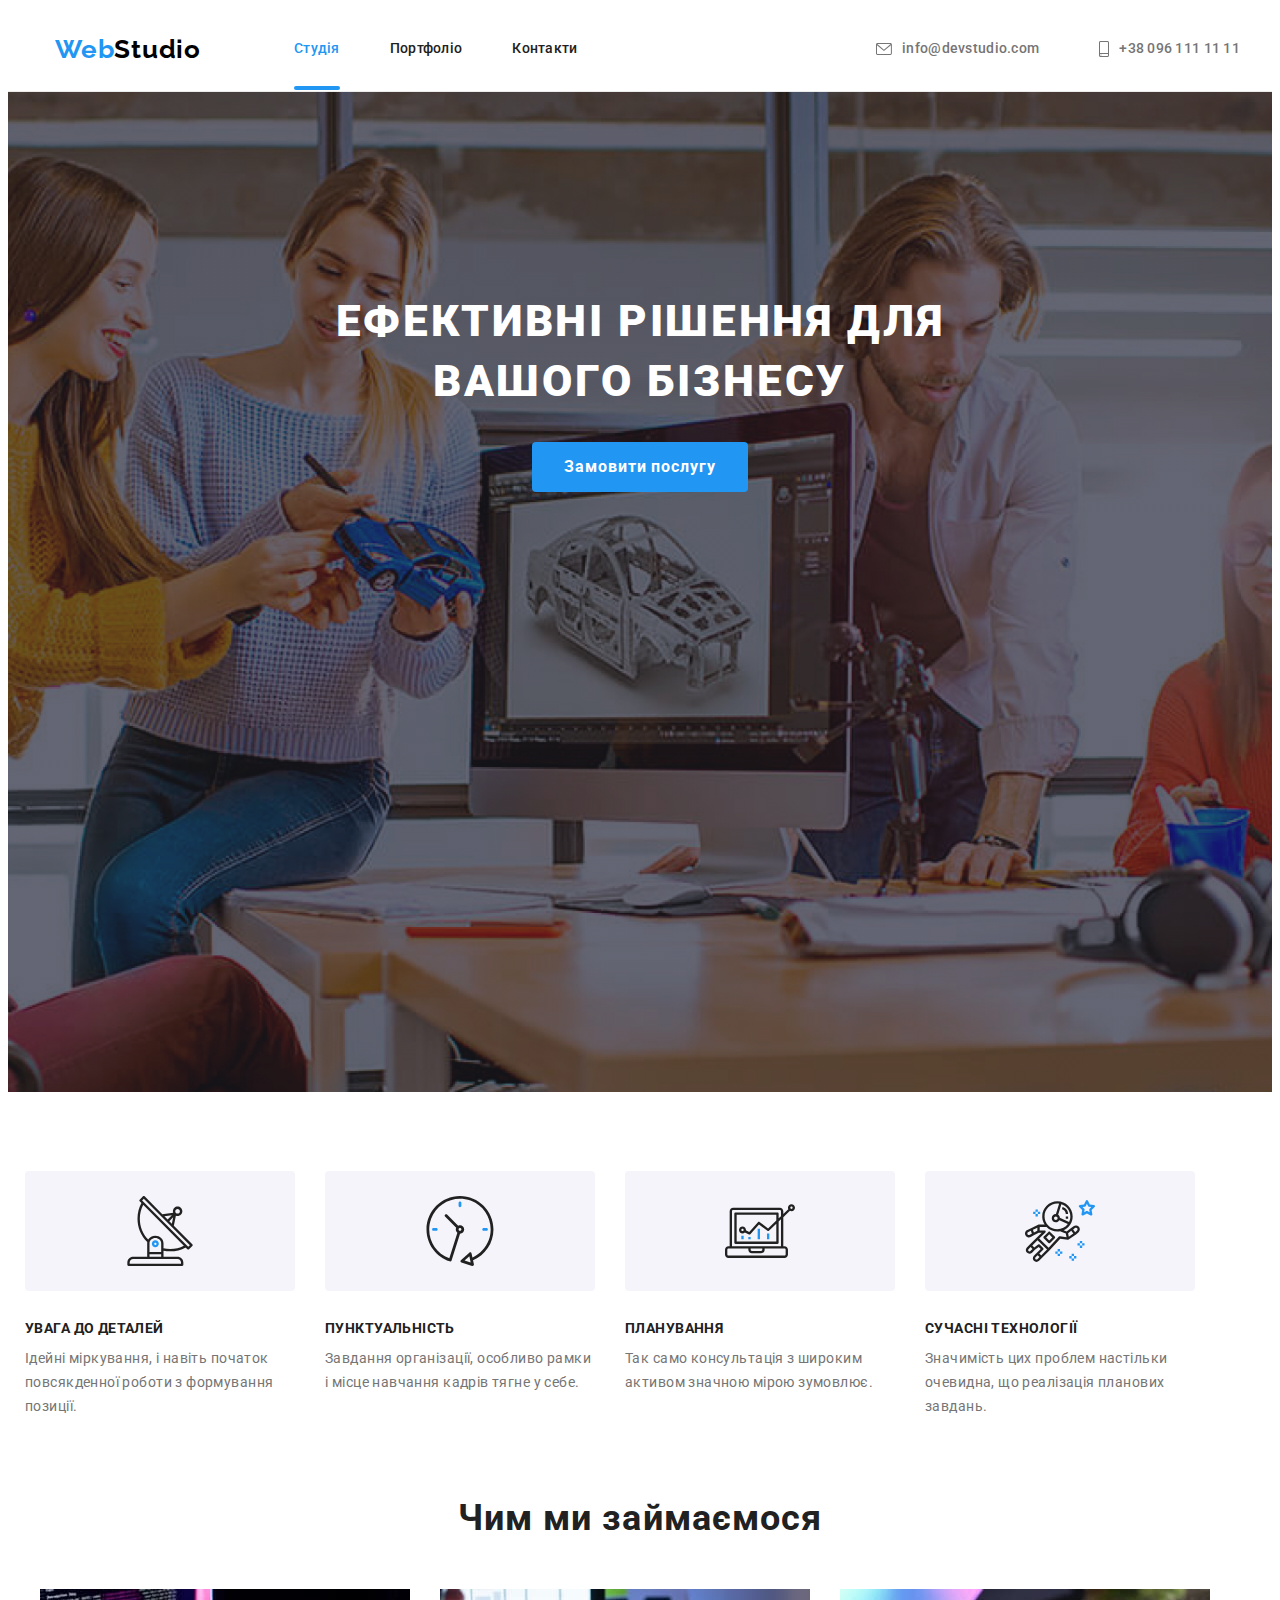
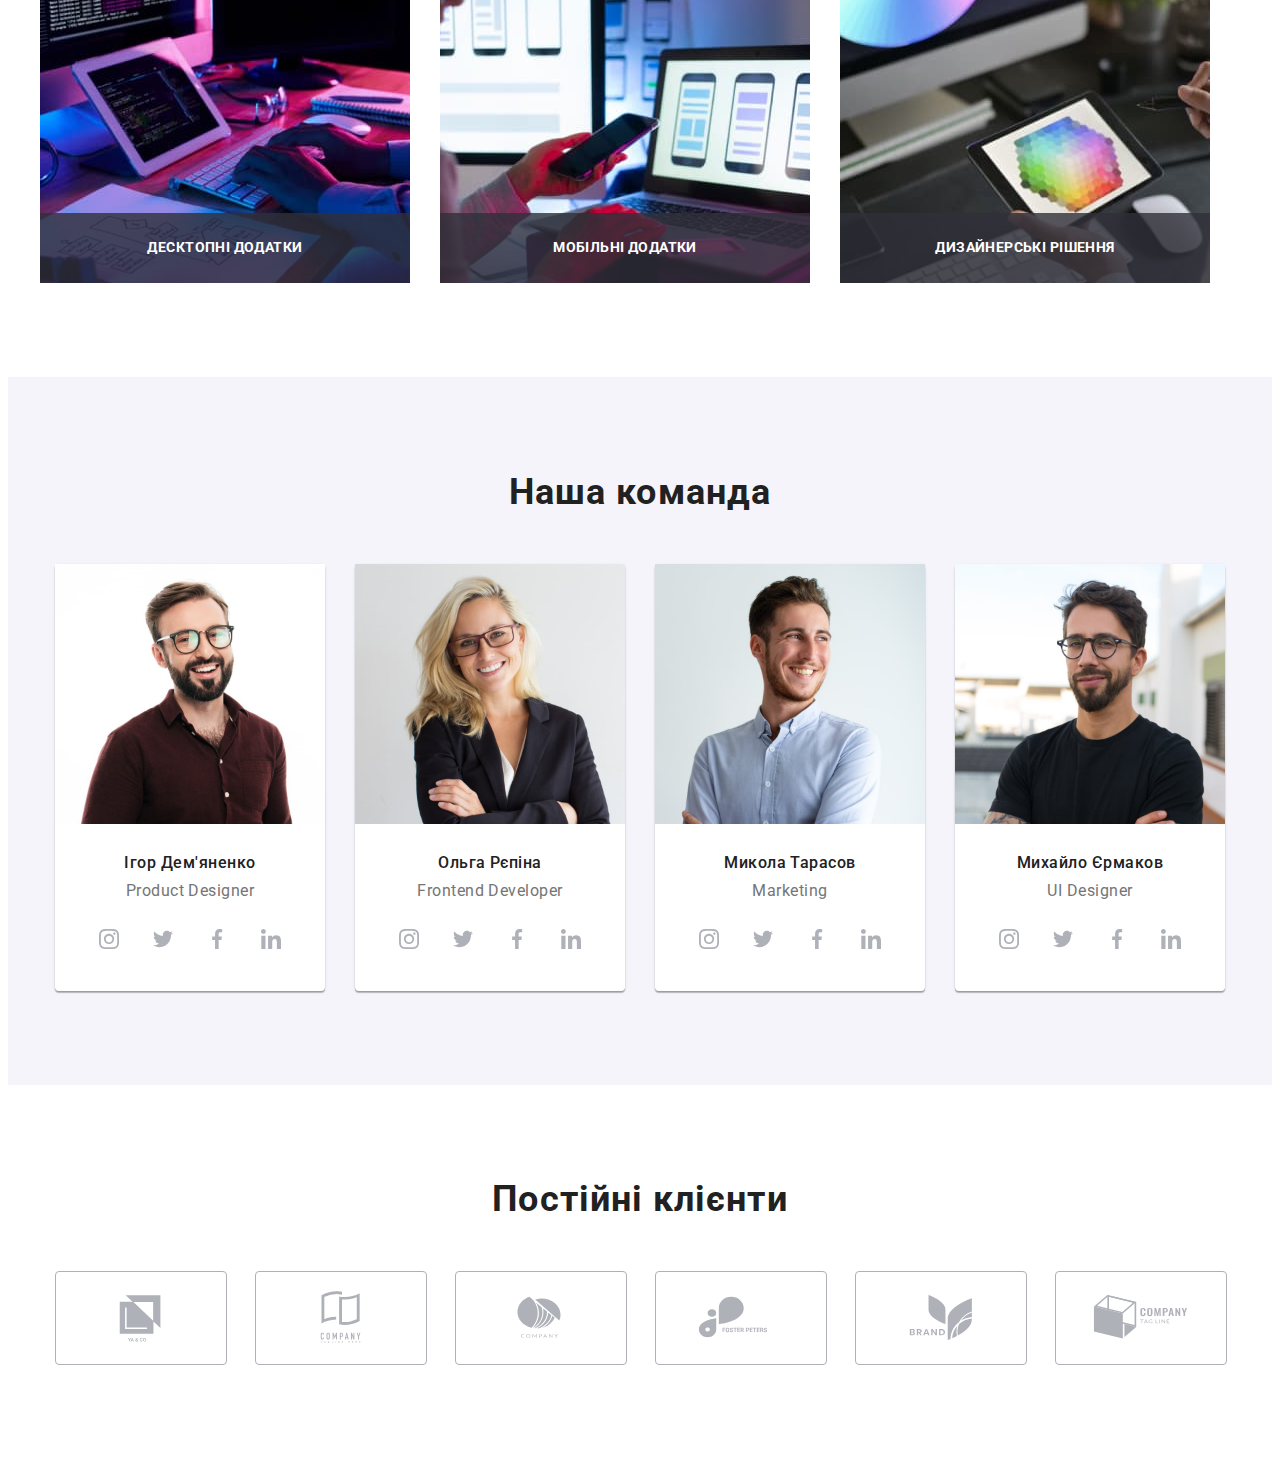
==== index.html @ 36d30dc9 "новые правки" ====
<!DOCTYPE html>
<html lang="uk">
  <head>
    <meta charset="UTF-8" />
    <meta http-equiv="X-UA-Compatible" content="IE=edge" />
    <meta name="viewport" content="width=device-width, initial-scale=1.0" />
    <title>Document</title>
    <link rel="preconnect" href="https://fonts.googleapis.com" />
    <link rel="preconnect" href="https://fonts.gstatic.com" crossorigin />
    <link href="https://fonts.googleapis.com/css2?family=Raleway:wght@700&family=Roboto:wght@400;500;700;900&display=swap" rel="stylesheet" />
    <!-- Modern-normalize -->
    <link
      rel="stylesheet"
      href="https://cdnjs.cloudflare.com/ajax/libs/modern-normalize/1.1.0/modern-normalize.min.css"
      integrity="sha512-wpPYUAdjBVSE4KJnH1VR1HeZfpl1ub8YT/NKx4PuQ5NmX2tKuGu6U/JRp5y+Y8XG2tV+wKQpNHVUX03MfMFn9Q=="
      crossorigin="anonymous"
      referrerpolicy="no-referrer"
    />
    <link rel="stylesheet" href="./css/main.min.css" />
    <!-- <link rel="stylesheet" href="./css/styles.css" /> -->
  </head>

  <body>
    <!--Шапка сайта-->
    <header class="header">
      <div class="container header__container">
        <a href="./index.html" class="logo" lang="en"><span class="logo-web">Web</span>Studio</a>
        <!-- jhfgfurgfyuegrfjthghr -->
        <button class="menu-button" name="choise" value="mainbutton" type="button" data-modal-open1><svg class="header-contact__icon" width="40" height="40">
          <use xlink:href="./images/symbol-defs.svg#icon-menu"></svg>
        </button>
        <div class="backdrop is-hidden" data-modal1>
          <div class="mobmodal-modal">
            <button type="button" class="modal__btnmob" data-modal-close1>
              <svg class="modal-btn__icon" width="18" height="18">
                <use xlink:href="./images/symbol-defs.svg#icon-close_24px"></use>
              </svg>
            </button>
          <ul class="mobmodal-nav">
            <li class="mobmodal-nav__item"><a href="./index.html" class="mobmodal-nav__link-act">Студія</a></li>
            <li class="mobmodal-nav__item"><a href="./portfolio.html" class="mobmodal-nav__link">Портфоліо</a></li>
            <li class="mobmodal-nav__item"><a href="" class="mobmodal-nav__link">Контакти</a></li>
          </ul>
        <ul class="mobmodal-adr">
          <li class="mobmodal-adr__item">
            <a href="tel:+380961111111" class="mobmodal-adr__link-tel">+38 096 111 11 11</a>
            
          </li>
          <li class="mobmodal-adr__item">
            <a href="mailto:info@devstudio.com" class="mobmodal-adr__link">info@devstudio.com</a>
          </li>
        </ul>
        <ul class="mobmodal">
          <li class="mobmodal__item"><a class="mobmodal__link">Instagram</a></li>
          <li class="mobmodal__item"><a class="mobmodal__link">Twitter</a></li>
          <li class="mobmodal__item"><a class="mobmodal__link">Facebook</a></li>
          <li class="mobmodal__item"><a class="mobmodal__link">LinkedIn</a></li>
        </ul>
          </div>
        </div>
        <!-- xnvbjvbjhdvbjn  -->
        <nav>
          <ul class="header__list">
            <li class="header__item"><a href="./index.html" class="header__link--act">Студія</a></li>
            <li class="header__item"><a href="./portfolio.html" class="header__link">Портфоліо</a></li>
            <li class="header__item"><a href="" class="header__link">Контакти</a></li>
          </ul>
        </nav>
        <ul class="header-contact">
          <li class="header-contact__item">
            <a href="mailto:info@devstudio.com" class="header-contact__link"
              ><svg class="header-contact__icon" width="16" height="12">
                <use xlink:href="./images/symbol-defs.svg#email"></use></svg>info@devstudio.com</a>
          </li>
          <li class="header-contact__item">
            <a href="tel:+380961111111" class="header-contact__link"
              ><svg class="header-contact__icon" width="10" height="16">
                <use xlink:href="./images/symbol-defs.svg#phone"></use></svg>+38 096 111 11 11</a>
          </li>
        </ul>
      </div>
    </header>
    <!-- Секция герой -->
    <main class="main-studio">
      <section class="hero bg-hero">
        <div class="hero__container">
          <h1 class="hero__slogan">Ефективні рішення для вашого бізнесу</h1>
          <button class="hero__button" name="choise" value="mainbutton" type="button" data-modal-open>Замовити послугу</button>
        </div>
        <!-- МОДАЛЬНОЕ ОКНО -->
        <div class="backdrop is-hidden" data-modal>
          <div class="modal">
            <button type="button" class="modal__btn" data-modal-close>
              <svg class="modal-btn__icon" width="18" height="18">
                <use xlink:href="./images/symbol-defs.svg#close"></use>
              </svg>
            </button>
            <form class="register-form" name="register-form">
              <strong class="register-form__heading">Залиште свої дані, ми вам передзвонимо</strong>

              <div class="register-form__group" role="group">
                <label class="register-form__label">
                  <span class="register-form__name">Ім'я</span>
                  <input class="register-form__input" type="text" name="text" />
                  <svg class="register-form__icon" width="18" height="18">
                    <use href="./images/symbol-defs.svg#icon-man"></use>
                  </svg>
                </label>

                <label class="register-form__label">
                  <span class="register-form__name">Телефон</span>
                  <input class="register-form__input" type="tel" name="tel" />
                  <svg class="register-form__icon" width="18" height="18">
                    <use href="./images/symbol-defs.svg#icon-phone-black"></use>
                  </svg>
                </label>

                <label class="register-form__label">
                  <span class="register-form__name">Пошта</span>
                  <input class="register-form__input" type="email" name="email" />
                  <svg class="register-form__icon" width="18" height="18">
                    <use href="./images/symbol-defs.svg#icon-email-black"></use>
                  </svg>
                </label>

                <label class="register-form__label">
                  <span class="register-form__title">Коментар</span>
                  <textarea class="register-form__message" name="coment" rows="4" placeholder="Введіть текст"></textarea>
                </label>
              </div>

              <label class="register-form__agreement">
                <input class="register-form__checkbox register-form__visually-hidden" type="checkbox" name="privat" id="privat" />
                <svg class="register-form__agreement-icons" width="18" height="18">
                  <use class="register-form__icon-checked" href="./images/symbol-defs.svg#icon-icon-check"></use>
                  <use class="register-form__icon-unchecked" href="./images/symbol-defs.svg#icon-Vector"></use>
                </svg>
                <span class="register-form__desc">Погоджуюся з розсилкою та приймаю <a class="register-form__link" href="#">Умови договору</a></span>
              </label>
              <button class="register-form__btn" type="submit">Відправити</button>
            </form>
          </div>
        </div>
      </section>
      <section class="feature">
        <div class="container">
          <h2 class="feature__hiden-txt">особливості</h2>
          <ul class="feature__list">
            <li class="feature__item">
              <div class="feature__directions-link">
                <svg class="feature__directions-icon" width="70" height="70">
                  <use xlink:href="./images/symbol-defs.svg#antenna"></use>
                </svg>
              </div>
              <h3 class="feature__title">Увага до деталей</h3>
              <p class="feature__txt">Ідейні міркування, і навіть початок повсякденної роботи з формування позиції.</p>
            </li>
            <li class="feature__item">
              <div class="feature__directions-link">
                <svg class="feature__directions-icon" width="70" height="70">
                  <use xlink:href="./images/symbol-defs.svg#clock"></use>
                </svg>
              </div>
              <h3 class="feature__title">Пунктуальність</h3>
              <p class="feature__txt">Завдання організації, особливо рамки і місце навчання кадрів тягне у себе.</p>
            </li>
            <li class="feature__item">
              <div class="feature__directions-link">
                <svg class="feature__directions-icon" width="70" height="70">
                  <use xlink:href="./images/symbol-defs.svg#diagram"></use>
                </svg>
              </div>
              <h3 class="feature__title">Планування</h3>
              <p class="feature__txt">Так само консультація з широким активом значною мірою зумовлює.</p>
            </li>
            <li class="feature__item">
              <div class="feature__directions-link">
                <svg class="feature__directions-icon" width="70" height="70">
                  <use xlink:href="./images/symbol-defs.svg#astronaut"></use>
                </svg>
              </div>
              <h3 class="feature__title">Сучасні технології</h3>
              <p class="feature__txt">Значимість цих проблем настільки очевидна, що реалізація планових завдань.</p>
            </li>
          </ul>
        </div>
      </section>
      <section class="services">
        <div class="container">
          <h2 class="services__title">Чим ми займаємося</h2>
          <ul class="services__list">
            <li class="services__item">
              <div class="services__box-imgtext">
                <img src="./images/desktop/img.jpg" class="services__works-foto" alt="чоловічі руки пишуть код" width="370" height="294" />
                <p class="services__imgtext">Десктопні додатки</p>
              </div>
            </li>
            <li class="services__item">
              <div class="services__box-imgtext">
                <img src="./images/desktop/img(1).jpg" class="services__works-foto" alt="жіночі руки тримають телефон" width="370" height="294" />
                <p class="services__imgtext">Мобільні додатки</p>
              </div>
            </li>
            <li class="services__item">
              <div class="services__box-imgtext">
                <img
                  src="./images/desktop/img(2).jpg"
                  class="services__works-foto"
                  alt="жіночі руки тримають планшет та малюють на ньому"
                  width="370"
                  height="294"
                />
                <p class="services__imgtext">Дизайнерські рішення</p>
              </div>
            </li>
          </ul>
        </div>
      </section>
      <section class="team">
        <div class="container">
          <h3 class="team__title">Наша команда</h3>
          <ul class="team__list">
            <li class="team__item">
              <img
                src="./images/desktop/imgw.jpg"
                class="team__foto"
                alt="світловолосий чоловік в окулярах та червоній сорочці"
                width="270"
                height="260"
              />
              <div class="team__box">
                <h3 class="team__works-name">Ігор Дем'яненко</h3>
                <p class="team__works-profession" lang="en">Product Designer</p>
                <ul class="team__socnet-list">
                  <li class="team__socnet-item">
                    <a class="team__socnet-link" href="#">
                      <svg class="team__socnet-icon" width="20" height="20">
                        <use href="./images/symbol-defs.svg#instagram"></use>
                      </svg>
                    </a>
                  </li>
                  <li class="team__socnet-item">
                    <a class="team__socnet-link" href="#">
                      <svg class="team__socnet-icon" width="20" height="20">
                        <use href="./images/symbol-defs.svg#twitter"></use>
                      </svg>
                    </a>
                  </li>
                  <li class="team__socnet-item">
                    <a class="team__socnet-link" href="#">
                      <svg class="team__socnet-icon" width="20" height="20">
                        <use href="./images/symbol-defs.svg#facebook"></use>
                      </svg>
                    </a>
                  </li>
                  <li class="team__socnet-item">
                    <a class="team__socnet-link" href="#">
                      <svg class="team__socnet-icon" width="20" height="20">
                        <use href="./images/symbol-defs.svg#linkedin"></use>
                      </svg>
                    </a>
                  </li>
                </ul>
              </div>
            </li>
            <li class="team__item">
              <img
                src="./images/desktop/img(1w).jpg"
                class="team__foto"
                alt="світловолоса жінка в окулярах та чорному жакеті"
                width="270"
                height="260"
              />
              <div class="team__box">
                <h3 class="team__works-name">Ольга Рєпіна</h3>
                <p class="team__works-profession" lang="en">Frontend Developer</p>
                <ul class="team__socnet-list">
                  <li class="team__socnet-item">
                    <a class="team__socnet-link" href="#">
                      <svg class="team__socnet-icon" width="20" height="20">
                        <use href="./images/symbol-defs.svg#instagram"></use>
                      </svg>
                    </a>
                  </li>
                  <li class="team__socnet-item">
                    <a class="team__socnet-link" href="#">
                      <svg class="team__socnet-icon" width="20" height="20">
                        <use href="./images/symbol-defs.svg#twitter"></use>
                      </svg>
                    </a>
                  </li>
                  <li class="team__socnet-item">
                    <a class="team__socnet-link" href="#">
                      <svg class="team__socnet-icon" width="20" height="20">
                        <use href="./images/symbol-defs.svg#facebook"></use>
                      </svg>
                    </a>
                  </li>
                  <li class="team__socnet-item">
                    <a class="team__socnet-link" href="#">
                      <svg class="team__socnet-icon" width="20" height="20">
                        <use href="./images/symbol-defs.svg#linkedin"></use>
                      </svg>
                    </a>
                  </li>
                </ul>
              </div>
            </li>
            <li class="team__item">
              <img src="./images/desktop/img(2w).jpg" class="team__foto" alt="світловолосий чоловік в білій сорочці" width="270" height="260" />
              <div class="team__box">
                <h3 class="team__works-name">Микола Тарасов</h3>
                <p class="team__works-profession" lang="en">Marketing</p>
                <ul class="team__socnet-list">
                  <li class="team__socnet-item">
                    <a class="team__socnet-link" href="#">
                      <svg class="team__socnet-icon" width="20" height="20">
                        <use href="./images/symbol-defs.svg#instagram"></use>
                      </svg>
                    </a>
                  </li>
                  <li class="team__socnet-item">
                    <a class="team__socnet-link" href="#">
                      <svg class="team__socnet-icon" width="20" height="20">
                        <use href="./images/symbol-defs.svg#twitter"></use>
                      </svg>
                    </a>
                  </li>
                  <li class="team__socnet-item">
                    <a class="team__socnet-link" href="#">
                      <svg class="team__socnet-icon" width="20" height="20">
                        <use href="./images/symbol-defs.svg#facebook"></use>
                      </svg>
                    </a>
                  </li>
                  <li class="team__socnet-item">
                    <a class="team__socnet-link" href="#">
                      <svg class="team__socnet-icon" width="20" height="20">
                        <use href="./images/symbol-defs.svg#linkedin"></use>
                      </svg>
                    </a>
                  </li>
                </ul>
              </div>
            </li>
            <li class="team__item">
              <img
                src="./images/desktop/img(3w).jpg"
                class="team__foto"
                alt="темноволосий чоловік в окулярах та чорній сорочці"
                width="270"
                height="260"
              />
              <div class="team__box">
                <h3 class="team__works-name">Михайло Єрмаков</h3>
                <p class="team__works-profession" lang="en">UI Designer</p>
                <ul class="team__socnet-list">
                  <li class="team__socnet-item">
                    <a class="team__socnet-link" href="#">
                      <svg class="team__socnet-icon" width="20" height="20">
                        <use href="./images/symbol-defs.svg#instagram"></use>
                      </svg>
                    </a>
                  </li>
                  <li class="team__socnet-item">
                    <a class="team__socnet-link" href="#">
                      <svg class="team__socnet-icon" width="20" height="20">
                        <use href="./images/symbol-defs.svg#twitter"></use>
                      </svg>
                    </a>
                  </li>
                  <li class="team__socnet-item">
                    <a class="team__socnet-link" href="#">
                      <svg class="team__socnet-icon" width="20" height="20">
                        <use href="./images/symbol-defs.svg#facebook"></use>
                      </svg>
                    </a>
                  </li>
                  <li class="team__socnet-item">
                    <a class="team__socnet-link" href="#">
                      <svg class="team__socnet-icon" width="20" height="20">
                        <use href="./images/symbol-defs.svg#linkedin"></use>
                      </svg>
                    </a>
                  </li>
                </ul>
              </div>
            </li>
          </ul>
        </div>
      </section>
      <section class="client">
        <div class="container">
          <h3 class="client__title">Постійні клієнти</h3>
          <ul class="client__list">
            <li class="client__item">
              <a class="client__link" href="#"
                ><svg class="client__logo" width="106" height="60">
                  <use href="./images/symbol-defs.svg#Logo"></use></svg></a>
            </li>
            <li class="client__item">
              <a class="client__link" href="#"
                ><svg class="client__logo" width="106" height="60">
                  <use href="./images/symbol-defs.svg#Logo1"></use></svg></a>
            </li>
            <li class="client__item">
              <a class="client__link" href="#"
                ><svg class="client__logo" width="106" height="60">
                  <use href="./images/symbol-defs.svg#Logo2"></use></svg></a>
            </li>
            <li class="client__item">
              <a class="client__link" href="#"
                ><svg class="client__logo" width="106" height="60">
                  <use href="./images/symbol-defs.svg#Logo3"></use></svg></a>
            </li>
            <li class="client__item">
              <a class="client__link" href="#"
                ><svg class="client__logo" width="106" height="60">
                  <use href="./images/symbol-defs.svg#Logo4"></use></svg></a>
            </li>
            <li class="client__item">
              <a class="client__link" href="#"
                ><svg class="client__logo" width="106" height="60">
                  <use href="./images/symbol-defs.svg#Logo5"></use></svg></a>
            </li>
          </ul>
        </div>
      </section>
    </main>
    <!-- <footer class="footer">
      <div class="container footer__container">
        <div>
          <a href="./index.html" class="footer__logo" lang="en"><span class="logo-web">Web</span>Studio</a>
          <address class="footer__address">
            <ul class="footer__list">
              <li class="footer__item"><a href="" class="footer__map">м. Київ, пр-т Лесі Українки, 26</a></li>
              <li class="footer__item"><a href="mailto:info@devstudio.com" class="footer__contact">info@devstudio.com</a></li>
              <li class="footer__item"><a href="tel:+380961111111" class="footer__contact">+38 096 111 11 11</a></li>
            </ul>
          </address>
        </div>
        <div class="footer__goin">
          <p class="footer__title">приєднуйтесь</p>
          <ul class="footer__soc-list">
            <li class="footer__soc-item">
              <a href="#" class="footer__soc-link">
                <svg class="footer__soc-icon" width="20" height="20">
                  <use xlink:href="./images/symbol-defs.svg#instagram"></use>
                </svg>
              </a>
            </li>
            <li class="footer__soc-item">
              <a href="#" class="footer__soc-link">
                <svg class="footer__soc-icon" width="20" height="20">
                  <use xlink:href="./images/symbol-defs.svg#twitter"></use>
                </svg>
              </a>
            </li>
            <li class="footer__soc-item">
              <a href="#" class="footer__soc-link">
                <svg class="footer__soc-icon" width="20" height="20">
                  <use xlink:href="./images/symbol-defs.svg#facebook"></use>
                </svg>
              </a>
            </li>
            <li class="footer__soc-item">
              <a href="#" class="footer__soc-link">
                <svg class="footer__soc-icon" width="20" height="20">
                  <use xlink:href="./images/symbol-defs.svg#linkedin"></use>
                </svg>
              </a>
            </li>
          </ul>
        </div>
        <div class="footer__subscribe">
          <p class="footer__subscribe-title">Підпишіться на розсилку</p>
          <form action="#" class="footer__subscribe-form">
            <input type="email" name="email" class="footer__subscribe-email" placeholder="E-mail" />
            <button type="submit" class="footer__subscribe-button">
              Підписатися<svg width="24" height="24" class="footer__subscribe-img">
                <use xlink:href="./images/symbol-defs.svg#icon-icon-send"></use>
              </svg>
            </button>
          </form>
        </div>
      </div>
    </footer> -->
    <script src="./js/modal.js"></script>
  </body>
</html>
---- css/main.min.css ----
body{background-color:#fff;color:#757575;font-family:roboto,sans-serif}ul{list-style:none;margin:0;padding:0}.container{padding-left:15px;padding-right:15px;margin-left:auto;margin-right:auto}@media screen and (min-width: 480px){.container{width:480px}}@media screen and (min-width: 768px){.container{width:768px}}@media screen and (min-width: 1200px){.container{width:1200px}}h1,h2,h3,h4,h5,h6,p{margin:0}img{display:block;max-width:100%;height:auto}section{padding-top:60px;padding-bottom:60px}@media screen and (min-width: 1200px){section{padding-top:94px;padding-bottom:94px}}.header{background-color:#fff;border-bottom:1px solid #ececec}.header__container{display:-webkit-box;display:-ms-flexbox;display:flex}@media screen and (min-width: 768px){.header__container{display:-webkit-box;display:-ms-flexbox;display:flex;-webkit-box-align:center;-ms-flex-align:center;align-items:center}}nav{display:none}@media screen and (min-width: 768px){nav{display:-webkit-box;display:-ms-flexbox;display:flex}}@media screen and (min-width: 1200px){nav{-webkit-box-pack:center;-ms-flex-pack:center;justify-content:center}}@media screen and (min-width: 1200px){.header__item{margin-right:50px}.header__item:last-child{margin-right:0}}.logo{padding-top:16px;padding-bottom:16px;padding-left:15px;font-family:Raleway;display:-webkit-inline-box;display:-ms-inline-flexbox;display:inline-flex;font-weight:700;line-height:1.19;letter-spacing:.03em;color:#000;text-decoration:none}@media screen and (min-width: 768px){.logo{margin-right:88px;padding-top:26px;padding-bottom:26px}}@media screen and (min-width: 1200px){.logo{margin-right:93px;font-size:26px}}.logo-web{color:#2196f3}.menu-button{display:inline-block;margin:0;margin-left:auto;padding:0;border:none;color:#212121;background-color:rgba(0,0,0,0);cursor:pointer;-webkit-transition:fill color 250ms cubic-bezier(0.4, 0, 0.2, 1);transition:fill color 250ms cubic-bezier(0.4, 0, 0.2, 1)}.menu-button:hover,.menu-button:focus{fill:#2196f3}@media screen and (min-width: 768px){.menu-button{display:none}}.mobmodal-modal{z-index:5;position:absolute;top:50%;left:50%;-webkit-transform:translate(-50%, -50%);transform:translate(-50%, -50%);width:100%;height:100%;max-width:480px;background:#fff;-webkit-box-shadow:0px 1px 3px rgba(0,0,0,.12),0px 1px 1px rgba(0,0,0,.14),0px 2px 1px rgba(0,0,0,.2);box-shadow:0px 1px 3px rgba(0,0,0,.12),0px 1px 1px rgba(0,0,0,.14),0px 2px 1px rgba(0,0,0,.2);-webkit-transition:-webkit-transform 500ms ease-in-out;transition:-webkit-transform 500ms ease-in-out;transition:transform 500ms ease-in-out;transition:transform 500ms ease-in-out, -webkit-transform 500ms ease-in-out;padding:40px}@media screen and (min-width: 768px){.mobmodal-modal{display:none}}.modal__btnmob{position:absolute;top:10px;right:15px;display:-webkit-box;display:-ms-flexbox;display:flex;-webkit-box-align:center;-ms-flex-align:center;align-items:center;-webkit-box-pack:center;-ms-flex-pack:center;justify-content:center;width:40px;height:40px;border:#fff;background:#fff;cursor:pointer}.modal__btnmob>.modal-btn__icon{fill:#000;-webkit-transition:fill 250ms cubic-bezier(0.4, 0, 0.2, 1);transition:fill 250ms cubic-bezier(0.4, 0, 0.2, 1)}.modal__btnmob:hover .modal-btn__icon,.modal__btnmob:focus .modal-btn__icon{fill:#2196f3}.mobmodal-nav__item{margin-bottom:32px}.mobmodal-nav__item:last-child{margin-bottom:306px}.mobmodal-nav__link-act{text-decoration:none;color:#2196f3;font-size:40px;font-family:"Roboto";font-style:normal;letter-spacing:.02em}.mobmodal-nav__link{text-decoration:none;color:#212121;font-size:40px;font-family:"Roboto";font-style:normal;letter-spacing:.02em}.mobmodal-adr{margin-top:auto}.mobmodal-adr__item{margin-bottom:32px}.mobmodal-adr__item:last-child{margin-bottom:64px}.mobmodal-adr__link-tel{text-decoration:none;font-size:34px;line-height:1.18;color:#2196f3;letter-spacing:.02em}.mobmodal-adr__link{text-decoration:none;font-size:24px;line-height:1.16;color:#757575;letter-spacing:.02em}.mobmodal{display:-webkit-box;display:-ms-flexbox;display:flex;margin-top:auto;margin-bottom:48px}.mobmodal__item{padding:0 10px;border-right:1px solid rgba(33,33,33,.2)}.mobmodal__item:last-child{padding-right:0;border-right:0}.mobmodal__item:first-child{padding-left:0}.mobmodal__link{color:#2196f3;text-decoration:none;font-size:18px;line-height:1.22;letter-spacing:.02em}nav{display:none}@media screen and (min-width: 768px){nav{display:-webkit-box;display:-ms-flexbox;display:flex}}@media screen and (min-width: 1200px){nav{-webkit-box-pack:center;-ms-flex-pack:center;justify-content:center}}@media screen and (min-width: 768px){.header__item{margin-right:50px}.header__item:last-child{margin-right:0}}@media screen and (min-width: 768px){.header__list{display:-webkit-box;display:-ms-flexbox;display:flex;-webkit-box-orient:horizontal;-webkit-box-direction:normal;-ms-flex-direction:row;flex-direction:row}}.header__link,.header__link--act{padding-top:32px;padding-bottom:32px;font-size:14px;font-weight:500;line-height:1.14;letter-spacing:.02em;color:#212121;text-decoration:none;-webkit-transition:color 250ms cubic-bezier(0.4, 0, 0.2, 1);transition:color 250ms cubic-bezier(0.4, 0, 0.2, 1)}.header__link:hover,.header__link--act:hover,.header__link:focus,.header__link--act:focus{color:#2196f3}@media screen and (min-width: 1200px){.header__link,.header__link--act{display:inline-block}}.header__link--act{color:#2196f3;position:relative}.header__link--act:hover,.header__link--act:focus{color:#2196f3}.header__link--act::after{content:"";position:absolute;bottom:-1px;left:0;display:block;width:100%;height:4px;background-color:#2196f3;border-radius:2px}@media screen and (max-width: 1199px){.header__link--act::after{bottom:5px}}.header-contact{display:none}@media screen and (min-width: 768px){.header-contact{display:-webkit-box;display:-ms-flexbox;display:flex;-webkit-box-orient:vertical;-webkit-box-direction:normal;-ms-flex-direction:column;flex-direction:column;margin-left:auto;gap:10px}}@media screen and (min-width: 1200px){.header-contact{margin-left:auto;-webkit-box-orient:horizontal;-webkit-box-direction:normal;-ms-flex-direction:row;flex-direction:row}}@media screen and (min-width: 1200px){.header-contact__item{margin-right:50px}.header-contact__item:last-child{margin-right:0}}.header-contact__link{font-size:14px;font-weight:500;line-height:1.14;letter-spacing:.02em;color:#757575;text-decoration:none;-webkit-transition:color 250ms cubic-bezier(0.4, 0, 0.2, 1);transition:color 250ms cubic-bezier(0.4, 0, 0.2, 1)}.header-contact__link:hover,.header-contact__link:focus{color:#2196f3}.header-contact__link:hover .header-contact__icon,.header-contact__link:focus .header-contact__icon{fill:#2196f3}@media screen and (min-width: 1200px){.header-contact__link{display:-webkit-box;display:-ms-flexbox;display:flex;-webkit-box-align:center;-ms-flex-align:center;align-items:center;padding-top:32px;padding-bottom:32px}}.header-contact__icon{fill:#757575;margin-right:10px;-webkit-transition:fill 250ms cubic-bezier(0.4, 0, 0.2, 1);transition:fill 250ms cubic-bezier(0.4, 0, 0.2, 1)}.hero{padding-top:118px;padding-bottom:118px}@media screen and (min-width: 1200px){.hero{padding-top:200px;padding-bottom:200px}}.hero__container{padding-left:15px;padding-right:15px;margin-left:auto;margin-right:auto;text-align:center;width:360px}@media screen and (min-width: 1200px){.hero__container{width:700px}}.bg-hero{background-image:-webkit-gradient(linear, left top, right top, from(rgba(47, 48, 58, 0.4)), to(rgba(47, 48, 58, 0.4))),url(../images/mobile/Img-bg-mob.jpg);background-image:linear-gradient(to right, rgba(47, 48, 58, 0.4), rgba(47, 48, 58, 0.4)),url(../images/mobile/Img-bg-mob.jpg);background-image:-webkit-gradient(linear, left top, right top, from(rgba(47, 48, 58, 0.4)), to(rgba(47, 48, 58, 0.4))),url(../images/mobile/Img-bg-mob2x.jpg);background-image:linear-gradient(to right, rgba(47, 48, 58, 0.4), rgba(47, 48, 58, 0.4)),url(../images/mobile/Img-bg-mob2x.jpg);background-repeat:no-repeat;background-position:center;background-size:cover;background-color:#2f303a;margin-left:auto;margin-right:auto;max-width:480px;min-height:400px}@media screen and (min-width: 768px){.bg-hero{max-width:768px;min-height:400px;background-image:-webkit-gradient(linear, left top, right top, from(rgba(47, 48, 58, 0.4)), to(rgba(47, 48, 58, 0.4))),url(../images/tablet/Img-bg-tabl.jpg);background-image:linear-gradient(to right, rgba(47, 48, 58, 0.4), rgba(47, 48, 58, 0.4)),url(../images/tablet/Img-bg-tabl.jpg);background-image:-webkit-gradient(linear, left top, right top, from(rgba(47, 48, 58, 0.4)), to(rgba(47, 48, 58, 0.4))),url(../images/tablet/Img-bg-tabl2x.jpg);background-image:linear-gradient(to right, rgba(47, 48, 58, 0.4), rgba(47, 48, 58, 0.4)),url(../images/tablet/Img-bg-tabl2x.jpg)}}@media screen and (min-width: 1200px){.bg-hero{max-width:1600px;min-height:600px;background-image:-webkit-gradient(linear, left top, right top, from(rgba(47, 48, 58, 0.4)), to(rgba(47, 48, 58, 0.4))),url(../images/desktop/Img-bg-dest.jpg);background-image:linear-gradient(to right, rgba(47, 48, 58, 0.4), rgba(47, 48, 58, 0.4)),url(../images/desktop/Img-bg-dest.jpg);background-image:-webkit-gradient(linear, left top, right top, from(rgba(47, 48, 58, 0.4)), to(rgba(47, 48, 58, 0.4))),url(../images/desktop/Img-bg-dest2x.jpg);background-image:linear-gradient(to right, rgba(47, 48, 58, 0.4), rgba(47, 48, 58, 0.4)),url(../images/desktop/Img-bg-dest2x.jpg)}}.hero__slogan{font-size:26px;font-weight:900;line-height:1.6;letter-spacing:.06em;margin-bottom:30px;text-transform:uppercase;color:#fff}@media screen and (min-width: 1200px){.hero__slogan{font-size:44px;line-height:1.36}}.hero__button{font-family:inherit;font-size:16px;font-weight:700;line-height:1.87;letter-spacing:.06em;border-radius:4px;padding:10px 32px;display:inline-block;min-width:200px;text-align:center;border:0px;cursor:pointer;color:#fff;background-color:#2196f3;-webkit-transition:background-color 250ms cubic-bezier(0.4, 0, 0.2, 1);transition:background-color 250ms cubic-bezier(0.4, 0, 0.2, 1)}.hero__button:hover,.hero__button:focus{background-color:#188ce8}@media screen and (min-width: 1200px){.hero__button{min-width:216px}}.backdrop{z-index:5;position:fixed;top:0;left:0;width:100%;height:100%;background:rgba(0,0,0,.2);opacity:1;-webkit-transition:opacity 1400ms linear,visibility 1400ms linear;transition:opacity 1400ms linear,visibility 1400ms linear}.backdrop.is-hidden{opacity:0;visibility:hidden;pointer-events:none}.backdrop.is-hidden .modal{opacity:0;visibility:hidden;pointer-events:none;-webkit-transform:translate(-50%, -50%) scale(1) rotate(0deg);transform:translate(-50%, -50%) scale(1) rotate(0deg);-webkit-transition:opacity 1400ms linear,visibility 1400ms linear;transition:opacity 1400ms linear,visibility 1400ms linear}.modal{z-index:5;position:absolute;top:50%;left:50%;-webkit-transform:translate(-50%, -50%);transform:translate(-50%, -50%);width:450px;height:609px;background:#fff;-webkit-box-shadow:0px 1px 3px rgba(0,0,0,.12),0px 1px 1px rgba(0,0,0,.14),0px 2px 1px rgba(0,0,0,.2);box-shadow:0px 1px 3px rgba(0,0,0,.12),0px 1px 1px rgba(0,0,0,.14),0px 2px 1px rgba(0,0,0,.2);border-radius:4px;-webkit-transition:-webkit-transform 500ms ease-in-out;transition:-webkit-transform 500ms ease-in-out;transition:transform 500ms ease-in-out;transition:transform 500ms ease-in-out, -webkit-transform 500ms ease-in-out;padding:40px}@media screen and (min-width: 1200px){.modal{width:528px;height:581px}}.modal__btn{position:absolute;top:8px;right:8px;display:-webkit-box;display:-ms-flexbox;display:flex;-webkit-box-align:center;-ms-flex-align:center;align-items:center;-webkit-box-pack:center;-ms-flex-pack:center;justify-content:center;width:30px;height:30px;background:#fff;border:1px solid rgba(0,0,0,.1);border-radius:50%;cursor:pointer}.modal__btn>.modal-btn__icon{fill:#000;-webkit-transition:fill 250ms cubic-bezier(0.4, 0, 0.2, 1);transition:fill 250ms cubic-bezier(0.4, 0, 0.2, 1)}.modal__btn:hover .modal-btn__icon,.modal__btn:focus .modal-btn__icon{fill:#2196f3}.register-form__visually-hidden{position:absolute;width:1px;height:1px;margin:-1px;border:0;padding:0;white-space:nowrap;-webkit-clip-path:inset(100%);clip-path:inset(100%);clip:rect(0 0 0 0);overflow:hidden}.register-form__heading{display:block;text-align:center;font-size:20px;margin-bottom:12px;color:#212121;line-height:1.5;letter-spacing:.03em}@media screen and (min-width: 1200px){.register-form__heading{line-height:1.15}}.register-form__group{margin-bottom:20px}.register-form__label{position:relative;display:block;margin-bottom:10px}.register-form__label:last-child{margin-bottom:0}.register-form__name{display:block;font-size:12px;margin-bottom:4px;line-height:1.1666666667}.register-form__input{width:100%;display:block;height:40px;padding-left:42px;padding-right:42px;border:1px solid rgba(33,33,33,.2);border-radius:4px;outline:rgba(0,0,0,0);-webkit-transition:border-color 400ms;transition:border-color 400ms}.register-form__input:focus,.register-form__input:hover{border-color:#2196f3}.register-form__input:focus~.register-form__icon,.register-form__input:hover~.register-form__icon{fill:#2196f3}.register-form__icon{position:absolute;fill:#212121;top:50%;left:10px;-webkit-transition:fill 400ms;transition:fill 400ms}.register-form__title{display:block;font-size:14px;margin-bottom:4px}.register-form__message{display:block;width:100%;height:120px;padding:18px;font-size:14px;resize:none;outline:rgba(0,0,0,0);border:1px solid rgba(33,33,33,.2);border-radius:4px}.register-form__message::-webkit-input-placeholder{font-size:12px}.register-form__message::-moz-placeholder{font-size:12px}.register-form__message:-ms-input-placeholder{font-size:12px}.register-form__message::-ms-input-placeholder{font-size:12px}.register-form__message::placeholder{font-size:12px}.register-form__message:hover,.register-form__message:focus{border-color:#2196f3}.register-form__agreement{display:-webkit-box;display:-ms-flexbox;display:flex;-webkit-box-align:center;-ms-flex-align:center;align-items:center;-webkit-box-pack:center;-ms-flex-pack:center;justify-content:center;gap:10px;margin-bottom:30px}.register-form__icon-checked{opacity:0;fill:#188ce8;-webkit-transition:opacity 400ms;transition:opacity 400ms}.register-form__checkbox:checked+.register-form__agreement-icons .register-form__icon-checked{opacity:1}.register-form__icon-unchecked{-webkit-transition:opacity 400ms;transition:opacity 400ms}.register-form__checkbox:checked+.register-form__agreement-icons .register-form__icon-unchecked{opacity:0}.register-form__checkbox+.register-form__agreement-icons .register-form__icon-unchecked{-webkit-transition:opacity 250ms cubic-bezier(0.4, 0, 0.2, 1);transition:opacity 250ms cubic-bezier(0.4, 0, 0.2, 1)}.register-form__checkbox:focus+.register-form__agreement-icons .register-form__icon-unchecked{opacity:0}.register-form__checkbox:focus+.register-form__agreement-icons{border-radius:2px;border:2px solid #188ce8}.register-form__checkbox:focus+.register-form__agreement-icons{-webkit-transition:border 250ms cubic-bezier(0.4, 0, 0.2, 1);transition:border 250ms cubic-bezier(0.4, 0, 0.2, 1)}.register-form__desc{font-size:12px;-webkit-user-select:none;-moz-user-select:none;-ms-user-select:none;user-select:none}@media screen and (min-width: 1200px){.register-form__desc{font-size:14px}}.register-form__link{color:#2196f3}.register-form__btn{font-family:inherit;font-size:16px;font-weight:700;line-height:1.87;letter-spacing:.06em;border-radius:4px;padding:10px 52px;min-width:200px;min-height:50px;text-align:center;border:0px;cursor:pointer;color:#fff;background-color:#2196f3;-webkit-transition:background-color 250ms cubic-bezier(0.4, 0, 0.2, 1);transition:background-color 250ms cubic-bezier(0.4, 0, 0.2, 1);display:block;margin:0 auto}.register-form__btn:hover,.register-form__btn:focus{background-color:#188ce8}.feature{width:1200}.feature__hiden-txt{position:absolute;width:1px;height:1px;margin:-1px;border:0;padding:0;white-space:nowrap;-webkit-clip-path:inset(100%);clip-path:inset(100%);clip:rect(0 0 0 0);overflow:hidden}@media screen and (min-width: 768px){.feature__list{display:-webkit-box;display:-ms-flexbox;display:flex;-webkit-box-align:center;-ms-flex-align:center;align-items:center;-webkit-box-pack:center;-ms-flex-pack:center;justify-content:center;-ms-flex-wrap:wrap;flex-wrap:wrap;margin:-15px}}@media screen and (min-width: 1200px){.feature__list{display:-webkit-inline-box;display:-ms-inline-flexbox;display:inline-flex;-ms-flex-wrap:nowrap;flex-wrap:nowrap;-webkit-box-align:stretch;-ms-flex-align:stretch;align-items:stretch}}@media screen and (min-width: 768px){.feature__item{width:calc((100% - 60px)/2);margin:15px}}@media screen and (min-width: 1200px){.feature__item{-ms-flex-preferred-size:270px;flex-basis:270px;margin:0 30px 0 0}.feature__item:last-child{margin-right:0}}.feature__directions-link{display:-webkit-box;display:-ms-flexbox;display:flex;-webkit-box-align:center;-ms-flex-align:center;align-items:center;-webkit-box-pack:center;-ms-flex-pack:center;justify-content:center;height:120px;background:#f5f4fa;border-radius:4px;margin-bottom:30px}@media screen and (min-width: 768px){.feature__directions-link{width:354px}}@media screen and (min-width: 1200px){.feature__directions-link{width:270px}}.feature__directions-icon{fill:#afb1b8}.feature__title{margin-top:0;margin-bottom:10px;font-size:14px;font-weight:700;line-height:1.14;letter-spacing:.03em;color:#212121;text-transform:uppercase}.feature__txt{margin-top:0;margin-bottom:0;font-size:14px;line-height:1.71;letter-spacing:.03em;color:#757575}.services{display:none;padding-top:0}@media screen and (min-width: 1200px){.services{display:block}}.services__title{margin-bottom:50px;font-size:36px;font-weight:700;line-height:1.16;letter-spacing:.03em;text-align:center;color:#212121}.services__list{display:-webkit-box;display:-ms-flexbox;display:flex;gap:30px}.services__item{display:-webkit-box;display:-ms-flexbox;display:flex}.services__box-imgtext{position:relative}.services__imgtext{position:absolute;bottom:0;width:370px;height:70px;display:-webkit-box;display:-ms-flexbox;display:flex;-webkit-box-pack:center;-ms-flex-pack:center;justify-content:center;-webkit-box-align:center;-ms-flex-align:center;align-items:center;font-weight:700;font-size:14px;line-height:1.14;text-align:center;letter-spacing:.03em;text-transform:uppercase;color:#fff;background:rgba(47,48,58,.8)}.team{text-align:center;background-color:#f5f4fa}.team__title{margin-bottom:30px;font-size:28px;font-weight:700;line-height:1.17;letter-spacing:.03em;text-align:center;color:#212121}@media screen and (min-width: 1200px){.team__title{margin-bottom:50px;font-size:36px}}.team__list{margin-left:auto;margin-right:auto;-webkit-box-align:center;-ms-flex-align:center;align-items:center;-webkit-box-pack:center;-ms-flex-pack:center;justify-content:center;display:-webkit-box;display:-ms-flexbox;display:flex;-ms-flex-wrap:wrap;flex-wrap:wrap}@media screen and (min-width: 768px){.team__list{gap:30px}}@media screen and (min-width: 1200px){.team__list{gap:30px;-ms-flex-wrap:nowrap;flex-wrap:nowrap}}.team__item{background-color:#fff;border-radius:4px;width:450px;-webkit-box-shadow:0px 1px 3px rgba(0,0,0,.12),0px 1px 1px rgba(0,0,0,.14),0px 2px 1px rgba(0,0,0,.2);box-shadow:0px 1px 3px rgba(0,0,0,.12),0px 1px 1px rgba(0,0,0,.14),0px 2px 1px rgba(0,0,0,.2);margin-bottom:15px}@media screen and (min-width: 768px){.team__item{width:354px}}@media screen and (min-width: 1200px){.team__item{margin-bottom:0;width:270px}.team__item:last-child{margin-right:0}}.team__foto{margin-top:0;width:100%}.team__box{display:-webkit-box;display:-ms-flexbox;display:flex;-webkit-box-orient:vertical;-webkit-box-direction:normal;-ms-flex-direction:column;flex-direction:column;padding:30px}.team__works-name{margin-bottom:10px;font-size:16px;font-weight:500;line-height:1.18;letter-spacing:.03em;color:#212121}.team__works-profession{font-size:16px;line-height:1.18;letter-spacing:.03em;margin-bottom:16px}.team__socnet-list{display:-webkit-box;display:-ms-flexbox;display:flex;-webkit-box-pack:center;-ms-flex-pack:center;justify-content:center}.team__socnet-item{width:44px;height:44px;margin-right:10px}.team__socnet-item:last-child{margin-right:0px}.team__socnet-link{display:-webkit-box;display:-ms-flexbox;display:flex;-webkit-box-align:center;-ms-flex-align:center;align-items:center;-webkit-box-pack:center;-ms-flex-pack:center;justify-content:center;width:100%;height:100%;border-radius:50%;background-color:#fff;fill:#afb1b8;-webkit-transition:background-color 250ms cubic-bezier(0.4, 0, 0.2, 1),fill 250ms cubic-bezier(0.4, 0, 0.2, 1);transition:background-color 250ms cubic-bezier(0.4, 0, 0.2, 1),fill 250ms cubic-bezier(0.4, 0, 0.2, 1)}.team__socnet-link:hover,.team__socnet-link:focus{background-color:#2196f3;color:#fff;cursor:pointer}.team__socnet-link:hover .team__socnet-icon,.team__socnet-link:focus .team__socnet-icon{fill:#fff}.team__socnet-icon{fill:#afb1b8;-webkit-transition:fill 250ms cubic-bezier(0.4, 0, 0.2, 1);transition:fill 250ms cubic-bezier(0.4, 0, 0.2, 1)}.client__title{margin-bottom:30px;font-size:36px;font-weight:700;line-height:1.16;letter-spacing:.03em;text-align:center;color:#212121}@media screen and (min-width: 1200px){.client__title{margin-bottom:50px;font-size:36px}}.client__list{display:-webkit-box;display:-ms-flexbox;display:flex;-webkit-box-pack:center;-ms-flex-pack:center;justify-content:center;-ms-flex-wrap:wrap;flex-wrap:wrap;gap:30px}.client__item{width:calc((100% - 30px)/2);height:92px}@media screen and (min-width: 768px){.client__item{width:226px}}@media screen and (min-width: 1200px){.client__item{width:170px}}.client__link{display:-webkit-box;display:-ms-flexbox;display:flex;-webkit-box-align:center;-ms-flex-align:center;align-items:center;-webkit-box-pack:center;-ms-flex-pack:center;justify-content:center;width:100%;height:100%;outline:rgba(0,0,0,0);border:1px solid #afb1b8;border-radius:4px;background-color:#fff;-webkit-transition:border-color 250ms cubic-bezier(0.4, 0, 0.2, 1),fill 250ms cubic-bezier(0.4, 0, 0.2, 1);transition:border-color 250ms cubic-bezier(0.4, 0, 0.2, 1),fill 250ms cubic-bezier(0.4, 0, 0.2, 1)}.client__link:hover,.client__link:focus{border:1px solid #2196f3}.client__link:hover .client__logo,.client__link:focus .client__logo{fill:#2196f3}.client__logo{fill:#afb1b8;-webkit-transition:fill 250ms cubic-bezier(0.4, 0, 0.2, 1);transition:fill 250ms cubic-bezier(0.4, 0, 0.2, 1)}.footer{padding-bottom:60px;padding-top:60px;background-color:#2f303a}.footer__container{display:-webkit-box;display:-ms-flexbox;display:flex;-webkit-box-align:baseline;-ms-flex-align:baseline;align-items:baseline}.footer__logo{display:-webkit-box;display:-ms-flexbox;display:flex;margin-bottom:20px;font-family:raleway;font-size:26px;font-weight:700;line-height:1.19;letter-spacing:.03em;color:#fff;text-decoration:none}.footer__address{font-style:normal}.footer__item{margin-bottom:9px;display:-webkit-box;display:-ms-flexbox;display:flex;-webkit-box-orient:vertical;-webkit-box-direction:normal;-ms-flex-direction:column;flex-direction:column}.footer__item:last-child{margin-bottom:0}.footer__map{font-size:14px;line-height:1.71;letter-spacing:.03em;color:#fff;text-decoration:none;-webkit-transition:color 250ms cubic-bezier(0.4, 0, 0.2, 1);transition:color 250ms cubic-bezier(0.4, 0, 0.2, 1)}.footer__map:hover,.footer__map:focus{color:#2196f3}.footer__contact{font-size:14px;font-weight:400;line-height:1.14;letter-spacing:.02em;color:rgba(255,255,255,.6);text-decoration:none;-webkit-transition:color 250ms cubic-bezier(0.4, 0, 0.2, 1);transition:color 250ms cubic-bezier(0.4, 0, 0.2, 1)}.footer__contact:hover,.footer__contact:focus{color:#2196f3}.footer__goin{margin-left:70px}.footer__title{font-weight:700;font-size:14px;line-height:1.14;letter-spacing:.03em;text-transform:uppercase;color:#fff;margin-bottom:20px}.footer__soc-list{display:-webkit-box;display:-ms-flexbox;display:flex;-webkit-box-pack:normal;-ms-flex-pack:normal;justify-content:normal}.footer__soc-item{width:44px;height:44px;margin-right:10px}.footer__soc-item:last-child{margin-right:0px}.footer__soc-link{display:-webkit-box;display:-ms-flexbox;display:flex;-webkit-box-align:center;-ms-flex-align:center;align-items:center;-webkit-box-pack:center;-ms-flex-pack:center;justify-content:center;width:100%;height:100%;border-radius:50%;background-color:rgba(255,255,255,.1);-webkit-transition:background-color 250ms cubic-bezier(0.4, 0, 0.2, 1);transition:background-color 250ms cubic-bezier(0.4, 0, 0.2, 1)}.footer__soc-link:hover,.footer__soc-link:focus{background-color:#2196f3;cursor:pointer}.footer__soc-link:hover .footer__soc-icon,.footer__soc-link:focus .footer__soc-icon{fill:#fff}.footer__soc-icon{fill:#fff;-webkit-transition:fill 250ms cubic-bezier(0.4, 0, 0.2, 1);transition:fill 250ms cubic-bezier(0.4, 0, 0.2, 1)}.footer__subscribe{margin-left:auto}.footer__subscribe-title{font-weight:700;font-size:14px;line-height:1.14;letter-spacing:.03em;text-transform:uppercase;color:#fff;margin-bottom:20px}.footer__subscribe-form{display:-webkit-box;display:-ms-flexbox;display:flex}.footer__subscribe-email{outline:none;width:358px;height:50px;border:1px solid rgba(255,255,255,.3);-webkit-filter:drop-shadow(0px 4px 4px rgba(0, 0, 0, 0.15));filter:drop-shadow(0px 4px 4px rgba(0, 0, 0, 0.15));background:#2f303a;border-radius:4px;margin-right:12px;padding-top:15px;padding-left:16px;padding-bottom:15px;font-family:"Roboto";font-weight:400;font-size:16px;letter-spacing:.03em;color:rgba(255,255,255,.6);-webkit-transition:border-color 250ms cubic-bezier(0.4, 0, 0.2, 1);transition:border-color 250ms cubic-bezier(0.4, 0, 0.2, 1)}.footer__subscribe-email:hover,.footer__subscribe-email:focus{border-color:#188ce8}.footer__subscribe-button{width:200px;display:-webkit-inline-box;display:-ms-inline-flexbox;display:inline-flex;height:50px;background:#2196f3;-webkit-box-shadow:0px 4px 4px rgba(0,0,0,.15);box-shadow:0px 4px 4px rgba(0,0,0,.15);border:0 #2196f3;border-radius:4px;font-family:"Roboto";font-weight:700;font-size:16px;line-height:1.88;letter-spacing:.06em;color:#fff;cursor:pointer;padding:10px 28px;gap:10px;-webkit-transition:background-color 250ms cubic-bezier(0.4, 0, 0.2, 1);transition:background-color 250ms cubic-bezier(0.4, 0, 0.2, 1);-webkit-box-align:center;-ms-flex-align:center;align-items:center;-webkit-box-pack:justify;-ms-flex-pack:justify;justify-content:space-between;-ms-flex-wrap:wrap;flex-wrap:wrap}.footer__subscribe-button:hover,.footer__subscribe-button:focus{background-color:#188ce8}.portfolio__hidden-txt{position:absolute;width:1px;height:1px;margin:-1px;border:0;padding:0;white-space:nowrap;-webkit-clip-path:inset(100%);clip-path:inset(100%);clip:rect(0 0 0 0);overflow:hidden}.portfolio__list{display:-webkit-box;display:-ms-flexbox;display:flex;-webkit-box-pack:center;-ms-flex-pack:center;justify-content:center;margin-bottom:50px}.portfolio__item{display:inline flex;margin-right:8px}.portfolio__item:last-child{margin-right:0}.portfolio__button{font-family:inherit;font-size:16px;font-weight:500;line-height:1.62;letter-spacing:.03em;border-radius:4px;padding:6px 22px;display:inline-block;min-width:73px;text-align:center;border:0px;cursor:pointer;background-color:#f5f4fa;-webkit-transition:background-color 250ms cubic-bezier(0.4, 0, 0.2, 1),color 250ms cubic-bezier(0.4, 0, 0.2, 1),-webkit-box-shadow 250ms cubic-bezier(0.4, 0, 0.2, 1);transition:background-color 250ms cubic-bezier(0.4, 0, 0.2, 1),color 250ms cubic-bezier(0.4, 0, 0.2, 1),-webkit-box-shadow 250ms cubic-bezier(0.4, 0, 0.2, 1);transition:background-color 250ms cubic-bezier(0.4, 0, 0.2, 1),color 250ms cubic-bezier(0.4, 0, 0.2, 1),box-shadow 250ms cubic-bezier(0.4, 0, 0.2, 1);transition:background-color 250ms cubic-bezier(0.4, 0, 0.2, 1),color 250ms cubic-bezier(0.4, 0, 0.2, 1),box-shadow 250ms cubic-bezier(0.4, 0, 0.2, 1),-webkit-box-shadow 250ms cubic-bezier(0.4, 0, 0.2, 1)}.portfolio__button:hover,.portfolio__button:focus{-webkit-box-shadow:0px 4px 4px rgba(0,0,0,.15);box-shadow:0px 4px 4px rgba(0,0,0,.15);color:#fff;background-color:#2196f3}.portfolio__button--act{font-family:inherit;font-size:16px;font-weight:500;line-height:1.62;letter-spacing:.03em;border-radius:4px;cursor:pointer;border:0px;display:inline-block;padding:6px 25px;color:#fff;background-color:#2196f3;-webkit-transition:background-color 250ms cubic-bezier(0.4, 0, 0.2, 1),color 250ms cubic-bezier(0.4, 0, 0.2, 1),-webkit-box-shadow 250ms cubic-bezier(0.4, 0, 0.2, 1);transition:background-color 250ms cubic-bezier(0.4, 0, 0.2, 1),color 250ms cubic-bezier(0.4, 0, 0.2, 1),-webkit-box-shadow 250ms cubic-bezier(0.4, 0, 0.2, 1);transition:background-color 250ms cubic-bezier(0.4, 0, 0.2, 1),color 250ms cubic-bezier(0.4, 0, 0.2, 1),box-shadow 250ms cubic-bezier(0.4, 0, 0.2, 1);transition:background-color 250ms cubic-bezier(0.4, 0, 0.2, 1),color 250ms cubic-bezier(0.4, 0, 0.2, 1),box-shadow 250ms cubic-bezier(0.4, 0, 0.2, 1),-webkit-box-shadow 250ms cubic-bezier(0.4, 0, 0.2, 1)}.portfolio__button--act:hover,.portfolio__button--act:focus{-webkit-box-shadow:0px 4px 4px rgba(0,0,0,.15);box-shadow:0px 4px 4px rgba(0,0,0,.15);color:#fff;background-color:#2196f3}.portfolio__card-list{display:-webkit-box;display:-ms-flexbox;display:flex;-ms-flex-wrap:wrap;flex-wrap:wrap;margin-right:-30px;margin-bottom:-30px}.portfolio__card-item{width:370px;margin-right:30px;margin-bottom:30px}.portfolio__card-link{display:inline-block;text-decoration:none;-webkit-transition:-webkit-box-shadow 250ms cubic-bezier(0.4, 0, 0.2, 1);transition:-webkit-box-shadow 250ms cubic-bezier(0.4, 0, 0.2, 1);transition:box-shadow 250ms cubic-bezier(0.4, 0, 0.2, 1);transition:box-shadow 250ms cubic-bezier(0.4, 0, 0.2, 1), -webkit-box-shadow 250ms cubic-bezier(0.4, 0, 0.2, 1)}.portfolio__card-link:hover,.portfolio__card-link:focus{-webkit-box-shadow:0px 1px 1px rgba(0,0,0,.12),0px 4px 4px rgba(0,0,0,.06),1px 4px 6px rgba(0,0,0,.16);box-shadow:0px 1px 1px rgba(0,0,0,.12),0px 4px 4px rgba(0,0,0,.06),1px 4px 6px rgba(0,0,0,.16)}.portfolio__card-link:hover .portfolio__text,.portfolio__card-link:focus .portfolio__text{-webkit-transform:translate(0);transform:translate(0)}.portfolio__card-position{position:relative;overflow:hidden}.portfolio__card-board{padding:20px 24px;border:1px solid #eee;border-top:none}.portfolio__card-title{margin-bottom:4px;font-size:18px;font-weight:700;line-height:2;letter-spacing:.06em;color:#212121}.portfolio__card-text{font-size:16px;line-height:1.87;letter-spacing:.03em;color:#757575}.portfolio__text{position:absolute;top:0;font-weight:400;font-size:18px;line-height:1.56;letter-spacing:.03em;color:#fff;background-color:rgba(33,150,243,.9);padding-top:63px;padding-right:24px;padding-bottom:63px;padding-left:24px;width:100%;height:100%;-webkit-transform:translateY(101%);transform:translateY(101%);-webkit-transition:-webkit-transform 250ms ease-in;transition:-webkit-transform 250ms ease-in;transition:transform 250ms ease-in;transition:transform 250ms ease-in, -webkit-transform 250ms ease-in}/*# sourceMappingURL=main.min.css.map */
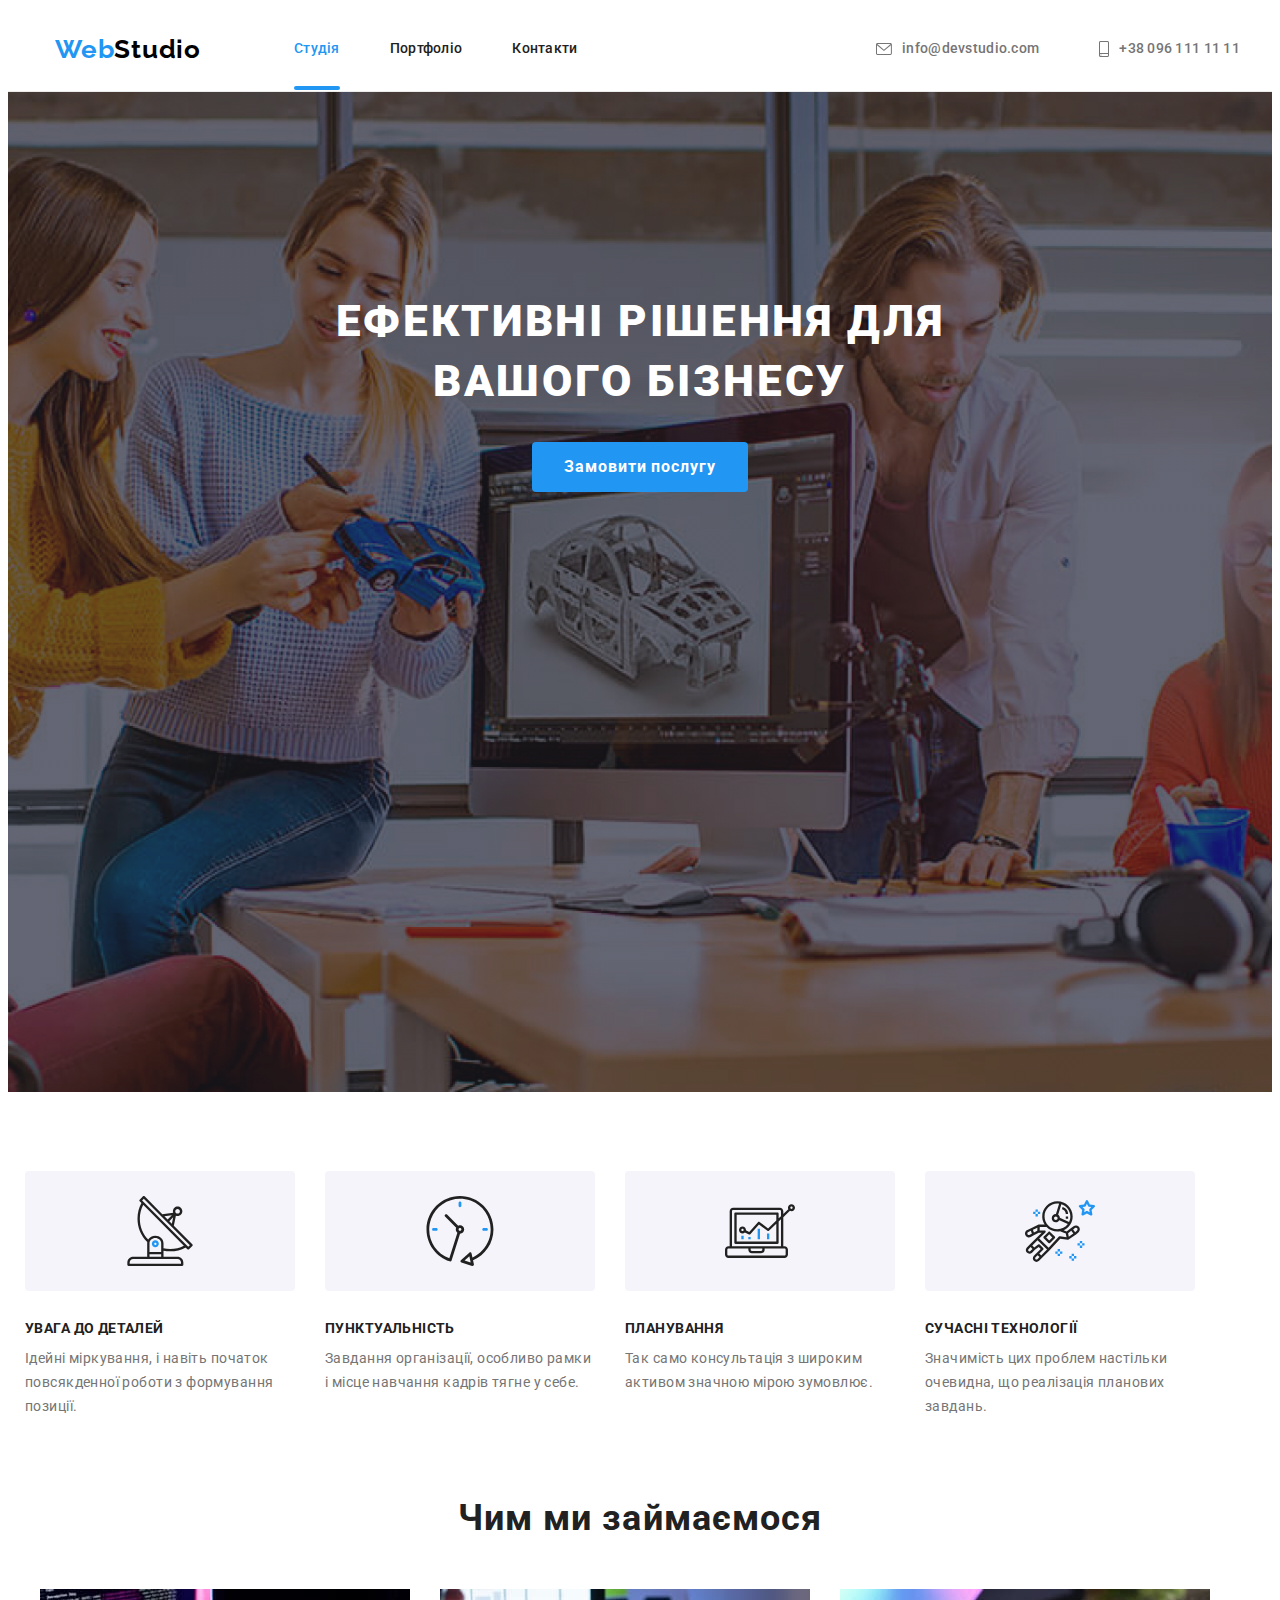
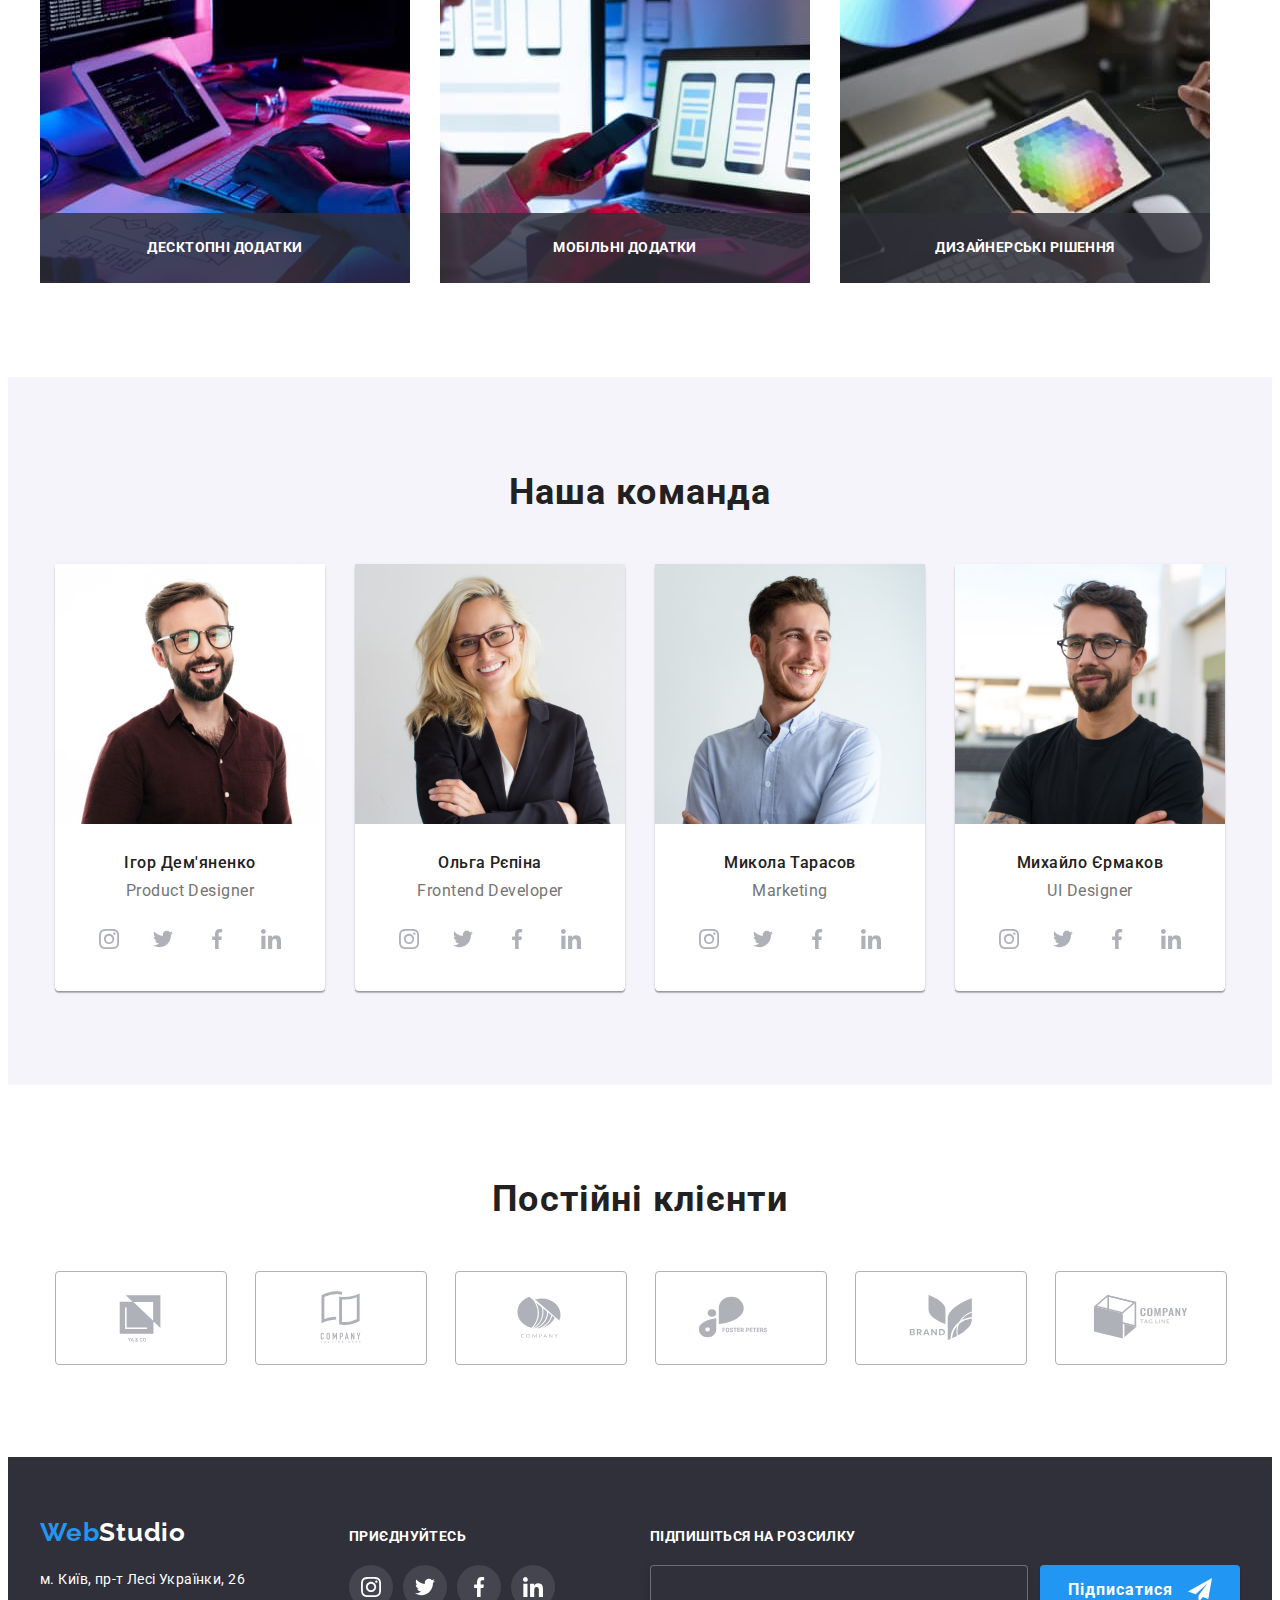
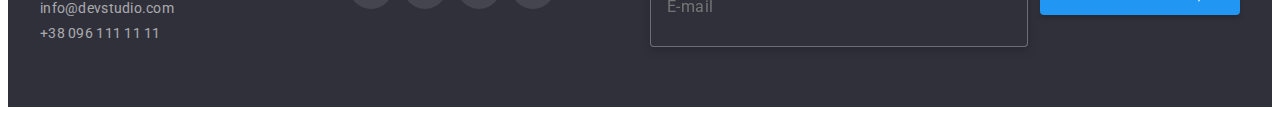
==== commit b787424e: "правки правки" ====
--- a/index.html
+++ b/index.html
@@ -427,9 +427,9 @@
         </div>
       </section>
     </main>
-    <!-- <footer class="footer">
+    <footer class="footer">
       <div class="container footer__container">
-        <div>
+        <div class="footer__container-addr">
           <a href="./index.html" class="footer__logo" lang="en"><span class="logo-web">Web</span>Studio</a>
           <address class="footer__address">
             <ul class="footer__list">
@@ -484,7 +484,7 @@
           </form>
         </div>
       </div>
-    </footer> -->
+    </footer>
     <script src="./js/modal.js"></script>
   </body>
 </html>
--- a/css/main.min.css
+++ b/css/main.min.css
@@ -1 +1 @@
-body{background-color:#fff;color:#757575;font-family:roboto,sans-serif}ul{list-style:none;margin:0;padding:0}.container{padding-left:15px;padding-right:15px;margin-left:auto;margin-right:auto}@media screen and (min-width: 480px){.container{width:480px}}@media screen and (min-width: 768px){.container{width:768px}}@media screen and (min-width: 1200px){.container{width:1200px}}h1,h2,h3,h4,h5,h6,p{margin:0}img{display:block;max-width:100%;height:auto}section{padding-top:60px;padding-bottom:60px}@media screen and (min-width: 1200px){section{padding-top:94px;padding-bottom:94px}}.header{background-color:#fff;border-bottom:1px solid #ececec}.header__container{display:-webkit-box;display:-ms-flexbox;display:flex}@media screen and (min-width: 768px){.header__container{display:-webkit-box;display:-ms-flexbox;display:flex;-webkit-box-align:center;-ms-flex-align:center;align-items:center}}nav{display:none}@media screen and (min-width: 768px){nav{display:-webkit-box;display:-ms-flexbox;display:flex}}@media screen and (min-width: 1200px){nav{-webkit-box-pack:center;-ms-flex-pack:center;justify-content:center}}@media screen and (min-width: 1200px){.header__item{margin-right:50px}.header__item:last-child{margin-right:0}}.logo{padding-top:16px;padding-bottom:16px;padding-left:15px;font-family:Raleway;display:-webkit-inline-box;display:-ms-inline-flexbox;display:inline-flex;font-weight:700;line-height:1.19;letter-spacing:.03em;color:#000;text-decoration:none}@media screen and (min-width: 768px){.logo{margin-right:88px;padding-top:26px;padding-bottom:26px}}@media screen and (min-width: 1200px){.logo{margin-right:93px;font-size:26px}}.logo-web{color:#2196f3}.menu-button{display:inline-block;margin:0;margin-left:auto;padding:0;border:none;color:#212121;background-color:rgba(0,0,0,0);cursor:pointer;-webkit-transition:fill color 250ms cubic-bezier(0.4, 0, 0.2, 1);transition:fill color 250ms cubic-bezier(0.4, 0, 0.2, 1)}.menu-button:hover,.menu-button:focus{fill:#2196f3}@media screen and (min-width: 768px){.menu-button{display:none}}.mobmodal-modal{z-index:5;position:absolute;top:50%;left:50%;-webkit-transform:translate(-50%, -50%);transform:translate(-50%, -50%);width:100%;height:100%;max-width:480px;background:#fff;-webkit-box-shadow:0px 1px 3px rgba(0,0,0,.12),0px 1px 1px rgba(0,0,0,.14),0px 2px 1px rgba(0,0,0,.2);box-shadow:0px 1px 3px rgba(0,0,0,.12),0px 1px 1px rgba(0,0,0,.14),0px 2px 1px rgba(0,0,0,.2);-webkit-transition:-webkit-transform 500ms ease-in-out;transition:-webkit-transform 500ms ease-in-out;transition:transform 500ms ease-in-out;transition:transform 500ms ease-in-out, -webkit-transform 500ms ease-in-out;padding:40px}@media screen and (min-width: 768px){.mobmodal-modal{display:none}}.modal__btnmob{position:absolute;top:10px;right:15px;display:-webkit-box;display:-ms-flexbox;display:flex;-webkit-box-align:center;-ms-flex-align:center;align-items:center;-webkit-box-pack:center;-ms-flex-pack:center;justify-content:center;width:40px;height:40px;border:#fff;background:#fff;cursor:pointer}.modal__btnmob>.modal-btn__icon{fill:#000;-webkit-transition:fill 250ms cubic-bezier(0.4, 0, 0.2, 1);transition:fill 250ms cubic-bezier(0.4, 0, 0.2, 1)}.modal__btnmob:hover .modal-btn__icon,.modal__btnmob:focus .modal-btn__icon{fill:#2196f3}.mobmodal-nav__item{margin-bottom:32px}.mobmodal-nav__item:last-child{margin-bottom:306px}.mobmodal-nav__link-act{text-decoration:none;color:#2196f3;font-size:40px;font-family:"Roboto";font-style:normal;letter-spacing:.02em}.mobmodal-nav__link{text-decoration:none;color:#212121;font-size:40px;font-family:"Roboto";font-style:normal;letter-spacing:.02em}.mobmodal-adr{margin-top:auto}.mobmodal-adr__item{margin-bottom:32px}.mobmodal-adr__item:last-child{margin-bottom:64px}.mobmodal-adr__link-tel{text-decoration:none;font-size:34px;line-height:1.18;color:#2196f3;letter-spacing:.02em}.mobmodal-adr__link{text-decoration:none;font-size:24px;line-height:1.16;color:#757575;letter-spacing:.02em}.mobmodal{display:-webkit-box;display:-ms-flexbox;display:flex;margin-top:auto;margin-bottom:48px}.mobmodal__item{padding:0 10px;border-right:1px solid rgba(33,33,33,.2)}.mobmodal__item:last-child{padding-right:0;border-right:0}.mobmodal__item:first-child{padding-left:0}.mobmodal__link{color:#2196f3;text-decoration:none;font-size:18px;line-height:1.22;letter-spacing:.02em}nav{display:none}@media screen and (min-width: 768px){nav{display:-webkit-box;display:-ms-flexbox;display:flex}}@media screen and (min-width: 1200px){nav{-webkit-box-pack:center;-ms-flex-pack:center;justify-content:center}}@media screen and (min-width: 768px){.header__item{margin-right:50px}.header__item:last-child{margin-right:0}}@media screen and (min-width: 768px){.header__list{display:-webkit-box;display:-ms-flexbox;display:flex;-webkit-box-orient:horizontal;-webkit-box-direction:normal;-ms-flex-direction:row;flex-direction:row}}.header__link,.header__link--act{padding-top:32px;padding-bottom:32px;font-size:14px;font-weight:500;line-height:1.14;letter-spacing:.02em;color:#212121;text-decoration:none;-webkit-transition:color 250ms cubic-bezier(0.4, 0, 0.2, 1);transition:color 250ms cubic-bezier(0.4, 0, 0.2, 1)}.header__link:hover,.header__link--act:hover,.header__link:focus,.header__link--act:focus{color:#2196f3}@media screen and (min-width: 1200px){.header__link,.header__link--act{display:inline-block}}.header__link--act{color:#2196f3;position:relative}.header__link--act:hover,.header__link--act:focus{color:#2196f3}.header__link--act::after{content:"";position:absolute;bottom:-1px;left:0;display:block;width:100%;height:4px;background-color:#2196f3;border-radius:2px}@media screen and (max-width: 1199px){.header__link--act::after{bottom:5px}}.header-contact{display:none}@media screen and (min-width: 768px){.header-contact{display:-webkit-box;display:-ms-flexbox;display:flex;-webkit-box-orient:vertical;-webkit-box-direction:normal;-ms-flex-direction:column;flex-direction:column;margin-left:auto;gap:10px}}@media screen and (min-width: 1200px){.header-contact{margin-left:auto;-webkit-box-orient:horizontal;-webkit-box-direction:normal;-ms-flex-direction:row;flex-direction:row}}@media screen and (min-width: 1200px){.header-contact__item{margin-right:50px}.header-contact__item:last-child{margin-right:0}}.header-contact__link{font-size:14px;font-weight:500;line-height:1.14;letter-spacing:.02em;color:#757575;text-decoration:none;-webkit-transition:color 250ms cubic-bezier(0.4, 0, 0.2, 1);transition:color 250ms cubic-bezier(0.4, 0, 0.2, 1)}.header-contact__link:hover,.header-contact__link:focus{color:#2196f3}.header-contact__link:hover .header-contact__icon,.header-contact__link:focus .header-contact__icon{fill:#2196f3}@media screen and (min-width: 1200px){.header-contact__link{display:-webkit-box;display:-ms-flexbox;display:flex;-webkit-box-align:center;-ms-flex-align:center;align-items:center;padding-top:32px;padding-bottom:32px}}.header-contact__icon{fill:#757575;margin-right:10px;-webkit-transition:fill 250ms cubic-bezier(0.4, 0, 0.2, 1);transition:fill 250ms cubic-bezier(0.4, 0, 0.2, 1)}.hero{padding-top:118px;padding-bottom:118px}@media screen and (min-width: 1200px){.hero{padding-top:200px;padding-bottom:200px}}.hero__container{padding-left:15px;padding-right:15px;margin-left:auto;margin-right:auto;text-align:center;width:360px}@media screen and (min-width: 1200px){.hero__container{width:700px}}.bg-hero{background-image:-webkit-gradient(linear, left top, right top, from(rgba(47, 48, 58, 0.4)), to(rgba(47, 48, 58, 0.4))),url(../images/mobile/Img-bg-mob.jpg);background-image:linear-gradient(to right, rgba(47, 48, 58, 0.4), rgba(47, 48, 58, 0.4)),url(../images/mobile/Img-bg-mob.jpg);background-image:-webkit-gradient(linear, left top, right top, from(rgba(47, 48, 58, 0.4)), to(rgba(47, 48, 58, 0.4))),url(../images/mobile/Img-bg-mob2x.jpg);background-image:linear-gradient(to right, rgba(47, 48, 58, 0.4), rgba(47, 48, 58, 0.4)),url(../images/mobile/Img-bg-mob2x.jpg);background-repeat:no-repeat;background-position:center;background-size:cover;background-color:#2f303a;margin-left:auto;margin-right:auto;max-width:480px;min-height:400px}@media screen and (min-width: 768px){.bg-hero{max-width:768px;min-height:400px;background-image:-webkit-gradient(linear, left top, right top, from(rgba(47, 48, 58, 0.4)), to(rgba(47, 48, 58, 0.4))),url(../images/tablet/Img-bg-tabl.jpg);background-image:linear-gradient(to right, rgba(47, 48, 58, 0.4), rgba(47, 48, 58, 0.4)),url(../images/tablet/Img-bg-tabl.jpg);background-image:-webkit-gradient(linear, left top, right top, from(rgba(47, 48, 58, 0.4)), to(rgba(47, 48, 58, 0.4))),url(../images/tablet/Img-bg-tabl2x.jpg);background-image:linear-gradient(to right, rgba(47, 48, 58, 0.4), rgba(47, 48, 58, 0.4)),url(../images/tablet/Img-bg-tabl2x.jpg)}}@media screen and (min-width: 1200px){.bg-hero{max-width:1600px;min-height:600px;background-image:-webkit-gradient(linear, left top, right top, from(rgba(47, 48, 58, 0.4)), to(rgba(47, 48, 58, 0.4))),url(../images/desktop/Img-bg-dest.jpg);background-image:linear-gradient(to right, rgba(47, 48, 58, 0.4), rgba(47, 48, 58, 0.4)),url(../images/desktop/Img-bg-dest.jpg);background-image:-webkit-gradient(linear, left top, right top, from(rgba(47, 48, 58, 0.4)), to(rgba(47, 48, 58, 0.4))),url(../images/desktop/Img-bg-dest2x.jpg);background-image:linear-gradient(to right, rgba(47, 48, 58, 0.4), rgba(47, 48, 58, 0.4)),url(../images/desktop/Img-bg-dest2x.jpg)}}.hero__slogan{font-size:26px;font-weight:900;line-height:1.6;letter-spacing:.06em;margin-bottom:30px;text-transform:uppercase;color:#fff}@media screen and (min-width: 1200px){.hero__slogan{font-size:44px;line-height:1.36}}.hero__button{font-family:inherit;font-size:16px;font-weight:700;line-height:1.87;letter-spacing:.06em;border-radius:4px;padding:10px 32px;display:inline-block;min-width:200px;text-align:center;border:0px;cursor:pointer;color:#fff;background-color:#2196f3;-webkit-transition:background-color 250ms cubic-bezier(0.4, 0, 0.2, 1);transition:background-color 250ms cubic-bezier(0.4, 0, 0.2, 1)}.hero__button:hover,.hero__button:focus{background-color:#188ce8}@media screen and (min-width: 1200px){.hero__button{min-width:216px}}.backdrop{z-index:5;position:fixed;top:0;left:0;width:100%;height:100%;background:rgba(0,0,0,.2);opacity:1;-webkit-transition:opacity 1400ms linear,visibility 1400ms linear;transition:opacity 1400ms linear,visibility 1400ms linear}.backdrop.is-hidden{opacity:0;visibility:hidden;pointer-events:none}.backdrop.is-hidden .modal{opacity:0;visibility:hidden;pointer-events:none;-webkit-transform:translate(-50%, -50%) scale(1) rotate(0deg);transform:translate(-50%, -50%) scale(1) rotate(0deg);-webkit-transition:opacity 1400ms linear,visibility 1400ms linear;transition:opacity 1400ms linear,visibility 1400ms linear}.modal{z-index:5;position:absolute;top:50%;left:50%;-webkit-transform:translate(-50%, -50%);transform:translate(-50%, -50%);width:450px;height:609px;background:#fff;-webkit-box-shadow:0px 1px 3px rgba(0,0,0,.12),0px 1px 1px rgba(0,0,0,.14),0px 2px 1px rgba(0,0,0,.2);box-shadow:0px 1px 3px rgba(0,0,0,.12),0px 1px 1px rgba(0,0,0,.14),0px 2px 1px rgba(0,0,0,.2);border-radius:4px;-webkit-transition:-webkit-transform 500ms ease-in-out;transition:-webkit-transform 500ms ease-in-out;transition:transform 500ms ease-in-out;transition:transform 500ms ease-in-out, -webkit-transform 500ms ease-in-out;padding:40px}@media screen and (min-width: 1200px){.modal{width:528px;height:581px}}.modal__btn{position:absolute;top:8px;right:8px;display:-webkit-box;display:-ms-flexbox;display:flex;-webkit-box-align:center;-ms-flex-align:center;align-items:center;-webkit-box-pack:center;-ms-flex-pack:center;justify-content:center;width:30px;height:30px;background:#fff;border:1px solid rgba(0,0,0,.1);border-radius:50%;cursor:pointer}.modal__btn>.modal-btn__icon{fill:#000;-webkit-transition:fill 250ms cubic-bezier(0.4, 0, 0.2, 1);transition:fill 250ms cubic-bezier(0.4, 0, 0.2, 1)}.modal__btn:hover .modal-btn__icon,.modal__btn:focus .modal-btn__icon{fill:#2196f3}.register-form__visually-hidden{position:absolute;width:1px;height:1px;margin:-1px;border:0;padding:0;white-space:nowrap;-webkit-clip-path:inset(100%);clip-path:inset(100%);clip:rect(0 0 0 0);overflow:hidden}.register-form__heading{display:block;text-align:center;font-size:20px;margin-bottom:12px;color:#212121;line-height:1.5;letter-spacing:.03em}@media screen and (min-width: 1200px){.register-form__heading{line-height:1.15}}.register-form__group{margin-bottom:20px}.register-form__label{position:relative;display:block;margin-bottom:10px}.register-form__label:last-child{margin-bottom:0}.register-form__name{display:block;font-size:12px;margin-bottom:4px;line-height:1.1666666667}.register-form__input{width:100%;display:block;height:40px;padding-left:42px;padding-right:42px;border:1px solid rgba(33,33,33,.2);border-radius:4px;outline:rgba(0,0,0,0);-webkit-transition:border-color 400ms;transition:border-color 400ms}.register-form__input:focus,.register-form__input:hover{border-color:#2196f3}.register-form__input:focus~.register-form__icon,.register-form__input:hover~.register-form__icon{fill:#2196f3}.register-form__icon{position:absolute;fill:#212121;top:50%;left:10px;-webkit-transition:fill 400ms;transition:fill 400ms}.register-form__title{display:block;font-size:14px;margin-bottom:4px}.register-form__message{display:block;width:100%;height:120px;padding:18px;font-size:14px;resize:none;outline:rgba(0,0,0,0);border:1px solid rgba(33,33,33,.2);border-radius:4px}.register-form__message::-webkit-input-placeholder{font-size:12px}.register-form__message::-moz-placeholder{font-size:12px}.register-form__message:-ms-input-placeholder{font-size:12px}.register-form__message::-ms-input-placeholder{font-size:12px}.register-form__message::placeholder{font-size:12px}.register-form__message:hover,.register-form__message:focus{border-color:#2196f3}.register-form__agreement{display:-webkit-box;display:-ms-flexbox;display:flex;-webkit-box-align:center;-ms-flex-align:center;align-items:center;-webkit-box-pack:center;-ms-flex-pack:center;justify-content:center;gap:10px;margin-bottom:30px}.register-form__icon-checked{opacity:0;fill:#188ce8;-webkit-transition:opacity 400ms;transition:opacity 400ms}.register-form__checkbox:checked+.register-form__agreement-icons .register-form__icon-checked{opacity:1}.register-form__icon-unchecked{-webkit-transition:opacity 400ms;transition:opacity 400ms}.register-form__checkbox:checked+.register-form__agreement-icons .register-form__icon-unchecked{opacity:0}.register-form__checkbox+.register-form__agreement-icons .register-form__icon-unchecked{-webkit-transition:opacity 250ms cubic-bezier(0.4, 0, 0.2, 1);transition:opacity 250ms cubic-bezier(0.4, 0, 0.2, 1)}.register-form__checkbox:focus+.register-form__agreement-icons .register-form__icon-unchecked{opacity:0}.register-form__checkbox:focus+.register-form__agreement-icons{border-radius:2px;border:2px solid #188ce8}.register-form__checkbox:focus+.register-form__agreement-icons{-webkit-transition:border 250ms cubic-bezier(0.4, 0, 0.2, 1);transition:border 250ms cubic-bezier(0.4, 0, 0.2, 1)}.register-form__desc{font-size:12px;-webkit-user-select:none;-moz-user-select:none;-ms-user-select:none;user-select:none}@media screen and (min-width: 1200px){.register-form__desc{font-size:14px}}.register-form__link{color:#2196f3}.register-form__btn{font-family:inherit;font-size:16px;font-weight:700;line-height:1.87;letter-spacing:.06em;border-radius:4px;padding:10px 52px;min-width:200px;min-height:50px;text-align:center;border:0px;cursor:pointer;color:#fff;background-color:#2196f3;-webkit-transition:background-color 250ms cubic-bezier(0.4, 0, 0.2, 1);transition:background-color 250ms cubic-bezier(0.4, 0, 0.2, 1);display:block;margin:0 auto}.register-form__btn:hover,.register-form__btn:focus{background-color:#188ce8}.feature{width:1200}.feature__hiden-txt{position:absolute;width:1px;height:1px;margin:-1px;border:0;padding:0;white-space:nowrap;-webkit-clip-path:inset(100%);clip-path:inset(100%);clip:rect(0 0 0 0);overflow:hidden}@media screen and (min-width: 768px){.feature__list{display:-webkit-box;display:-ms-flexbox;display:flex;-webkit-box-align:center;-ms-flex-align:center;align-items:center;-webkit-box-pack:center;-ms-flex-pack:center;justify-content:center;-ms-flex-wrap:wrap;flex-wrap:wrap;margin:-15px}}@media screen and (min-width: 1200px){.feature__list{display:-webkit-inline-box;display:-ms-inline-flexbox;display:inline-flex;-ms-flex-wrap:nowrap;flex-wrap:nowrap;-webkit-box-align:stretch;-ms-flex-align:stretch;align-items:stretch}}@media screen and (min-width: 768px){.feature__item{width:calc((100% - 60px)/2);margin:15px}}@media screen and (min-width: 1200px){.feature__item{-ms-flex-preferred-size:270px;flex-basis:270px;margin:0 30px 0 0}.feature__item:last-child{margin-right:0}}.feature__directions-link{display:-webkit-box;display:-ms-flexbox;display:flex;-webkit-box-align:center;-ms-flex-align:center;align-items:center;-webkit-box-pack:center;-ms-flex-pack:center;justify-content:center;height:120px;background:#f5f4fa;border-radius:4px;margin-bottom:30px}@media screen and (min-width: 768px){.feature__directions-link{width:354px}}@media screen and (min-width: 1200px){.feature__directions-link{width:270px}}.feature__directions-icon{fill:#afb1b8}.feature__title{margin-top:0;margin-bottom:10px;font-size:14px;font-weight:700;line-height:1.14;letter-spacing:.03em;color:#212121;text-transform:uppercase}.feature__txt{margin-top:0;margin-bottom:0;font-size:14px;line-height:1.71;letter-spacing:.03em;color:#757575}.services{display:none;padding-top:0}@media screen and (min-width: 1200px){.services{display:block}}.services__title{margin-bottom:50px;font-size:36px;font-weight:700;line-height:1.16;letter-spacing:.03em;text-align:center;color:#212121}.services__list{display:-webkit-box;display:-ms-flexbox;display:flex;gap:30px}.services__item{display:-webkit-box;display:-ms-flexbox;display:flex}.services__box-imgtext{position:relative}.services__imgtext{position:absolute;bottom:0;width:370px;height:70px;display:-webkit-box;display:-ms-flexbox;display:flex;-webkit-box-pack:center;-ms-flex-pack:center;justify-content:center;-webkit-box-align:center;-ms-flex-align:center;align-items:center;font-weight:700;font-size:14px;line-height:1.14;text-align:center;letter-spacing:.03em;text-transform:uppercase;color:#fff;background:rgba(47,48,58,.8)}.team{text-align:center;background-color:#f5f4fa}.team__title{margin-bottom:30px;font-size:28px;font-weight:700;line-height:1.17;letter-spacing:.03em;text-align:center;color:#212121}@media screen and (min-width: 1200px){.team__title{margin-bottom:50px;font-size:36px}}.team__list{margin-left:auto;margin-right:auto;-webkit-box-align:center;-ms-flex-align:center;align-items:center;-webkit-box-pack:center;-ms-flex-pack:center;justify-content:center;display:-webkit-box;display:-ms-flexbox;display:flex;-ms-flex-wrap:wrap;flex-wrap:wrap}@media screen and (min-width: 768px){.team__list{gap:30px}}@media screen and (min-width: 1200px){.team__list{gap:30px;-ms-flex-wrap:nowrap;flex-wrap:nowrap}}.team__item{background-color:#fff;border-radius:4px;width:450px;-webkit-box-shadow:0px 1px 3px rgba(0,0,0,.12),0px 1px 1px rgba(0,0,0,.14),0px 2px 1px rgba(0,0,0,.2);box-shadow:0px 1px 3px rgba(0,0,0,.12),0px 1px 1px rgba(0,0,0,.14),0px 2px 1px rgba(0,0,0,.2);margin-bottom:15px}@media screen and (min-width: 768px){.team__item{width:354px}}@media screen and (min-width: 1200px){.team__item{margin-bottom:0;width:270px}.team__item:last-child{margin-right:0}}.team__foto{margin-top:0;width:100%}.team__box{display:-webkit-box;display:-ms-flexbox;display:flex;-webkit-box-orient:vertical;-webkit-box-direction:normal;-ms-flex-direction:column;flex-direction:column;padding:30px}.team__works-name{margin-bottom:10px;font-size:16px;font-weight:500;line-height:1.18;letter-spacing:.03em;color:#212121}.team__works-profession{font-size:16px;line-height:1.18;letter-spacing:.03em;margin-bottom:16px}.team__socnet-list{display:-webkit-box;display:-ms-flexbox;display:flex;-webkit-box-pack:center;-ms-flex-pack:center;justify-content:center}.team__socnet-item{width:44px;height:44px;margin-right:10px}.team__socnet-item:last-child{margin-right:0px}.team__socnet-link{display:-webkit-box;display:-ms-flexbox;display:flex;-webkit-box-align:center;-ms-flex-align:center;align-items:center;-webkit-box-pack:center;-ms-flex-pack:center;justify-content:center;width:100%;height:100%;border-radius:50%;background-color:#fff;fill:#afb1b8;-webkit-transition:background-color 250ms cubic-bezier(0.4, 0, 0.2, 1),fill 250ms cubic-bezier(0.4, 0, 0.2, 1);transition:background-color 250ms cubic-bezier(0.4, 0, 0.2, 1),fill 250ms cubic-bezier(0.4, 0, 0.2, 1)}.team__socnet-link:hover,.team__socnet-link:focus{background-color:#2196f3;color:#fff;cursor:pointer}.team__socnet-link:hover .team__socnet-icon,.team__socnet-link:focus .team__socnet-icon{fill:#fff}.team__socnet-icon{fill:#afb1b8;-webkit-transition:fill 250ms cubic-bezier(0.4, 0, 0.2, 1);transition:fill 250ms cubic-bezier(0.4, 0, 0.2, 1)}.client__title{margin-bottom:30px;font-size:36px;font-weight:700;line-height:1.16;letter-spacing:.03em;text-align:center;color:#212121}@media screen and (min-width: 1200px){.client__title{margin-bottom:50px;font-size:36px}}.client__list{display:-webkit-box;display:-ms-flexbox;display:flex;-webkit-box-pack:center;-ms-flex-pack:center;justify-content:center;-ms-flex-wrap:wrap;flex-wrap:wrap;gap:30px}.client__item{width:calc((100% - 30px)/2);height:92px}@media screen and (min-width: 768px){.client__item{width:226px}}@media screen and (min-width: 1200px){.client__item{width:170px}}.client__link{display:-webkit-box;display:-ms-flexbox;display:flex;-webkit-box-align:center;-ms-flex-align:center;align-items:center;-webkit-box-pack:center;-ms-flex-pack:center;justify-content:center;width:100%;height:100%;outline:rgba(0,0,0,0);border:1px solid #afb1b8;border-radius:4px;background-color:#fff;-webkit-transition:border-color 250ms cubic-bezier(0.4, 0, 0.2, 1),fill 250ms cubic-bezier(0.4, 0, 0.2, 1);transition:border-color 250ms cubic-bezier(0.4, 0, 0.2, 1),fill 250ms cubic-bezier(0.4, 0, 0.2, 1)}.client__link:hover,.client__link:focus{border:1px solid #2196f3}.client__link:hover .client__logo,.client__link:focus .client__logo{fill:#2196f3}.client__logo{fill:#afb1b8;-webkit-transition:fill 250ms cubic-bezier(0.4, 0, 0.2, 1);transition:fill 250ms cubic-bezier(0.4, 0, 0.2, 1)}.footer{padding-bottom:60px;padding-top:60px;background-color:#2f303a}.footer__container{display:-webkit-box;display:-ms-flexbox;display:flex;-webkit-box-align:baseline;-ms-flex-align:baseline;align-items:baseline}.footer__logo{display:-webkit-box;display:-ms-flexbox;display:flex;margin-bottom:20px;font-family:raleway;font-size:26px;font-weight:700;line-height:1.19;letter-spacing:.03em;color:#fff;text-decoration:none}.footer__address{font-style:normal}.footer__item{margin-bottom:9px;display:-webkit-box;display:-ms-flexbox;display:flex;-webkit-box-orient:vertical;-webkit-box-direction:normal;-ms-flex-direction:column;flex-direction:column}.footer__item:last-child{margin-bottom:0}.footer__map{font-size:14px;line-height:1.71;letter-spacing:.03em;color:#fff;text-decoration:none;-webkit-transition:color 250ms cubic-bezier(0.4, 0, 0.2, 1);transition:color 250ms cubic-bezier(0.4, 0, 0.2, 1)}.footer__map:hover,.footer__map:focus{color:#2196f3}.footer__contact{font-size:14px;font-weight:400;line-height:1.14;letter-spacing:.02em;color:rgba(255,255,255,.6);text-decoration:none;-webkit-transition:color 250ms cubic-bezier(0.4, 0, 0.2, 1);transition:color 250ms cubic-bezier(0.4, 0, 0.2, 1)}.footer__contact:hover,.footer__contact:focus{color:#2196f3}.footer__goin{margin-left:70px}.footer__title{font-weight:700;font-size:14px;line-height:1.14;letter-spacing:.03em;text-transform:uppercase;color:#fff;margin-bottom:20px}.footer__soc-list{display:-webkit-box;display:-ms-flexbox;display:flex;-webkit-box-pack:normal;-ms-flex-pack:normal;justify-content:normal}.footer__soc-item{width:44px;height:44px;margin-right:10px}.footer__soc-item:last-child{margin-right:0px}.footer__soc-link{display:-webkit-box;display:-ms-flexbox;display:flex;-webkit-box-align:center;-ms-flex-align:center;align-items:center;-webkit-box-pack:center;-ms-flex-pack:center;justify-content:center;width:100%;height:100%;border-radius:50%;background-color:rgba(255,255,255,.1);-webkit-transition:background-color 250ms cubic-bezier(0.4, 0, 0.2, 1);transition:background-color 250ms cubic-bezier(0.4, 0, 0.2, 1)}.footer__soc-link:hover,.footer__soc-link:focus{background-color:#2196f3;cursor:pointer}.footer__soc-link:hover .footer__soc-icon,.footer__soc-link:focus .footer__soc-icon{fill:#fff}.footer__soc-icon{fill:#fff;-webkit-transition:fill 250ms cubic-bezier(0.4, 0, 0.2, 1);transition:fill 250ms cubic-bezier(0.4, 0, 0.2, 1)}.footer__subscribe{margin-left:auto}.footer__subscribe-title{font-weight:700;font-size:14px;line-height:1.14;letter-spacing:.03em;text-transform:uppercase;color:#fff;margin-bottom:20px}.footer__subscribe-form{display:-webkit-box;display:-ms-flexbox;display:flex}.footer__subscribe-email{outline:none;width:358px;height:50px;border:1px solid rgba(255,255,255,.3);-webkit-filter:drop-shadow(0px 4px 4px rgba(0, 0, 0, 0.15));filter:drop-shadow(0px 4px 4px rgba(0, 0, 0, 0.15));background:#2f303a;border-radius:4px;margin-right:12px;padding-top:15px;padding-left:16px;padding-bottom:15px;font-family:"Roboto";font-weight:400;font-size:16px;letter-spacing:.03em;color:rgba(255,255,255,.6);-webkit-transition:border-color 250ms cubic-bezier(0.4, 0, 0.2, 1);transition:border-color 250ms cubic-bezier(0.4, 0, 0.2, 1)}.footer__subscribe-email:hover,.footer__subscribe-email:focus{border-color:#188ce8}.footer__subscribe-button{width:200px;display:-webkit-inline-box;display:-ms-inline-flexbox;display:inline-flex;height:50px;background:#2196f3;-webkit-box-shadow:0px 4px 4px rgba(0,0,0,.15);box-shadow:0px 4px 4px rgba(0,0,0,.15);border:0 #2196f3;border-radius:4px;font-family:"Roboto";font-weight:700;font-size:16px;line-height:1.88;letter-spacing:.06em;color:#fff;cursor:pointer;padding:10px 28px;gap:10px;-webkit-transition:background-color 250ms cubic-bezier(0.4, 0, 0.2, 1);transition:background-color 250ms cubic-bezier(0.4, 0, 0.2, 1);-webkit-box-align:center;-ms-flex-align:center;align-items:center;-webkit-box-pack:justify;-ms-flex-pack:justify;justify-content:space-between;-ms-flex-wrap:wrap;flex-wrap:wrap}.footer__subscribe-button:hover,.footer__subscribe-button:focus{background-color:#188ce8}.portfolio__hidden-txt{position:absolute;width:1px;height:1px;margin:-1px;border:0;padding:0;white-space:nowrap;-webkit-clip-path:inset(100%);clip-path:inset(100%);clip:rect(0 0 0 0);overflow:hidden}.portfolio__list{display:-webkit-box;display:-ms-flexbox;display:flex;-webkit-box-pack:center;-ms-flex-pack:center;justify-content:center;margin-bottom:50px}.portfolio__item{display:inline flex;margin-right:8px}.portfolio__item:last-child{margin-right:0}.portfolio__button{font-family:inherit;font-size:16px;font-weight:500;line-height:1.62;letter-spacing:.03em;border-radius:4px;padding:6px 22px;display:inline-block;min-width:73px;text-align:center;border:0px;cursor:pointer;background-color:#f5f4fa;-webkit-transition:background-color 250ms cubic-bezier(0.4, 0, 0.2, 1),color 250ms cubic-bezier(0.4, 0, 0.2, 1),-webkit-box-shadow 250ms cubic-bezier(0.4, 0, 0.2, 1);transition:background-color 250ms cubic-bezier(0.4, 0, 0.2, 1),color 250ms cubic-bezier(0.4, 0, 0.2, 1),-webkit-box-shadow 250ms cubic-bezier(0.4, 0, 0.2, 1);transition:background-color 250ms cubic-bezier(0.4, 0, 0.2, 1),color 250ms cubic-bezier(0.4, 0, 0.2, 1),box-shadow 250ms cubic-bezier(0.4, 0, 0.2, 1);transition:background-color 250ms cubic-bezier(0.4, 0, 0.2, 1),color 250ms cubic-bezier(0.4, 0, 0.2, 1),box-shadow 250ms cubic-bezier(0.4, 0, 0.2, 1),-webkit-box-shadow 250ms cubic-bezier(0.4, 0, 0.2, 1)}.portfolio__button:hover,.portfolio__button:focus{-webkit-box-shadow:0px 4px 4px rgba(0,0,0,.15);box-shadow:0px 4px 4px rgba(0,0,0,.15);color:#fff;background-color:#2196f3}.portfolio__button--act{font-family:inherit;font-size:16px;font-weight:500;line-height:1.62;letter-spacing:.03em;border-radius:4px;cursor:pointer;border:0px;display:inline-block;padding:6px 25px;color:#fff;background-color:#2196f3;-webkit-transition:background-color 250ms cubic-bezier(0.4, 0, 0.2, 1),color 250ms cubic-bezier(0.4, 0, 0.2, 1),-webkit-box-shadow 250ms cubic-bezier(0.4, 0, 0.2, 1);transition:background-color 250ms cubic-bezier(0.4, 0, 0.2, 1),color 250ms cubic-bezier(0.4, 0, 0.2, 1),-webkit-box-shadow 250ms cubic-bezier(0.4, 0, 0.2, 1);transition:background-color 250ms cubic-bezier(0.4, 0, 0.2, 1),color 250ms cubic-bezier(0.4, 0, 0.2, 1),box-shadow 250ms cubic-bezier(0.4, 0, 0.2, 1);transition:background-color 250ms cubic-bezier(0.4, 0, 0.2, 1),color 250ms cubic-bezier(0.4, 0, 0.2, 1),box-shadow 250ms cubic-bezier(0.4, 0, 0.2, 1),-webkit-box-shadow 250ms cubic-bezier(0.4, 0, 0.2, 1)}.portfolio__button--act:hover,.portfolio__button--act:focus{-webkit-box-shadow:0px 4px 4px rgba(0,0,0,.15);box-shadow:0px 4px 4px rgba(0,0,0,.15);color:#fff;background-color:#2196f3}.portfolio__card-list{display:-webkit-box;display:-ms-flexbox;display:flex;-ms-flex-wrap:wrap;flex-wrap:wrap;margin-right:-30px;margin-bottom:-30px}.portfolio__card-item{width:370px;margin-right:30px;margin-bottom:30px}.portfolio__card-link{display:inline-block;text-decoration:none;-webkit-transition:-webkit-box-shadow 250ms cubic-bezier(0.4, 0, 0.2, 1);transition:-webkit-box-shadow 250ms cubic-bezier(0.4, 0, 0.2, 1);transition:box-shadow 250ms cubic-bezier(0.4, 0, 0.2, 1);transition:box-shadow 250ms cubic-bezier(0.4, 0, 0.2, 1), -webkit-box-shadow 250ms cubic-bezier(0.4, 0, 0.2, 1)}.portfolio__card-link:hover,.portfolio__card-link:focus{-webkit-box-shadow:0px 1px 1px rgba(0,0,0,.12),0px 4px 4px rgba(0,0,0,.06),1px 4px 6px rgba(0,0,0,.16);box-shadow:0px 1px 1px rgba(0,0,0,.12),0px 4px 4px rgba(0,0,0,.06),1px 4px 6px rgba(0,0,0,.16)}.portfolio__card-link:hover .portfolio__text,.portfolio__card-link:focus .portfolio__text{-webkit-transform:translate(0);transform:translate(0)}.portfolio__card-position{position:relative;overflow:hidden}.portfolio__card-board{padding:20px 24px;border:1px solid #eee;border-top:none}.portfolio__card-title{margin-bottom:4px;font-size:18px;font-weight:700;line-height:2;letter-spacing:.06em;color:#212121}.portfolio__card-text{font-size:16px;line-height:1.87;letter-spacing:.03em;color:#757575}.portfolio__text{position:absolute;top:0;font-weight:400;font-size:18px;line-height:1.56;letter-spacing:.03em;color:#fff;background-color:rgba(33,150,243,.9);padding-top:63px;padding-right:24px;padding-bottom:63px;padding-left:24px;width:100%;height:100%;-webkit-transform:translateY(101%);transform:translateY(101%);-webkit-transition:-webkit-transform 250ms ease-in;transition:-webkit-transform 250ms ease-in;transition:transform 250ms ease-in;transition:transform 250ms ease-in, -webkit-transform 250ms ease-in}/*# sourceMappingURL=main.min.css.map */+body{background-color:#fff;color:#757575;font-family:roboto,sans-serif}ul{list-style:none;margin:0;padding:0}.container{padding-left:15px;padding-right:15px;margin-left:auto;margin-right:auto}@media screen and (min-width: 480px){.container{width:480px}}@media screen and (min-width: 768px){.container{width:768px}}@media screen and (min-width: 1200px){.container{width:1200px}}h1,h2,h3,h4,h5,h6,p{margin:0}img{display:block;max-width:100%;height:auto}section{padding-top:60px;padding-bottom:60px}@media screen and (min-width: 1200px){section{padding-top:94px;padding-bottom:94px}}.header{background-color:#fff;border-bottom:1px solid #ececec}.header__container{display:-webkit-box;display:-ms-flexbox;display:flex}@media screen and (min-width: 768px){.header__container{display:-webkit-box;display:-ms-flexbox;display:flex;-webkit-box-align:center;-ms-flex-align:center;align-items:center}}nav{display:none}@media screen and (min-width: 768px){nav{display:-webkit-box;display:-ms-flexbox;display:flex}}@media screen and (min-width: 1200px){nav{-webkit-box-pack:center;-ms-flex-pack:center;justify-content:center}}@media screen and (min-width: 1200px){.header__item{margin-right:50px}.header__item:last-child{margin-right:0}}.logo{padding-top:16px;padding-bottom:16px;padding-left:15px;font-family:Raleway;display:-webkit-inline-box;display:-ms-inline-flexbox;display:inline-flex;font-weight:700;font-size:24px;line-height:1.19;letter-spacing:.03em;color:#000;text-decoration:none}@media screen and (min-width: 768px){.logo{margin-right:88px;padding-top:26px;padding-bottom:26px}}@media screen and (min-width: 1200px){.logo{margin-right:93px;font-size:26px}}.logo-web{color:#2196f3}.menu-button{display:inline-block;margin:0;margin-left:auto;padding:0;border:none;color:#212121;background-color:rgba(0,0,0,0);cursor:pointer;-webkit-transition:fill color 250ms cubic-bezier(0.4, 0, 0.2, 1);transition:fill color 250ms cubic-bezier(0.4, 0, 0.2, 1)}.menu-button:hover,.menu-button:focus{fill:#2196f3}@media screen and (min-width: 768px){.menu-button{display:none}}.mobmodal-modal{z-index:5;position:absolute;top:50%;left:50%;-webkit-transform:translate(-50%, -50%);transform:translate(-50%, -50%);width:100%;height:100%;max-width:480px;background:#fff;-webkit-box-shadow:0px 1px 3px rgba(0,0,0,.12),0px 1px 1px rgba(0,0,0,.14),0px 2px 1px rgba(0,0,0,.2);box-shadow:0px 1px 3px rgba(0,0,0,.12),0px 1px 1px rgba(0,0,0,.14),0px 2px 1px rgba(0,0,0,.2);-webkit-transition:-webkit-transform 500ms ease-in-out;transition:-webkit-transform 500ms ease-in-out;transition:transform 500ms ease-in-out;transition:transform 500ms ease-in-out, -webkit-transform 500ms ease-in-out;padding:40px}@media screen and (min-width: 768px){.mobmodal-modal{display:none}}.modal__btnmob{position:absolute;top:10px;right:15px;display:-webkit-box;display:-ms-flexbox;display:flex;-webkit-box-align:center;-ms-flex-align:center;align-items:center;-webkit-box-pack:center;-ms-flex-pack:center;justify-content:center;width:40px;height:40px;border:#fff;background:#fff;cursor:pointer}.modal__btnmob>.modal-btn__icon{fill:#000;-webkit-transition:fill 250ms cubic-bezier(0.4, 0, 0.2, 1);transition:fill 250ms cubic-bezier(0.4, 0, 0.2, 1)}.modal__btnmob:hover .modal-btn__icon,.modal__btnmob:focus .modal-btn__icon{fill:#2196f3}.mobmodal-nav__item{margin-bottom:32px}.mobmodal-nav__item:last-child{margin-bottom:306px}.mobmodal-nav__link-act{text-decoration:none;color:#2196f3;font-size:40px;font-family:"Roboto";font-style:normal;letter-spacing:.02em}.mobmodal-nav__link{text-decoration:none;color:#212121;font-size:40px;font-family:"Roboto";font-style:normal;letter-spacing:.02em}.mobmodal-adr{margin-top:auto}.mobmodal-adr__item{margin-bottom:32px}.mobmodal-adr__item:last-child{margin-bottom:64px}.mobmodal-adr__link-tel{text-decoration:none;font-size:34px;line-height:1.18;color:#2196f3;letter-spacing:.02em}.mobmodal-adr__link{text-decoration:none;font-size:24px;line-height:1.16;color:#757575;letter-spacing:.02em}.mobmodal{display:-webkit-box;display:-ms-flexbox;display:flex;margin-top:auto;margin-bottom:48px}.mobmodal__item{padding:0 10px;border-right:1px solid rgba(33,33,33,.2)}.mobmodal__item:last-child{padding-right:0;border-right:0}.mobmodal__item:first-child{padding-left:0}.mobmodal__link{color:#2196f3;text-decoration:none;font-size:18px;line-height:1.22;letter-spacing:.02em}nav{display:none}@media screen and (min-width: 768px){nav{display:-webkit-box;display:-ms-flexbox;display:flex}}@media screen and (min-width: 1200px){nav{-webkit-box-pack:center;-ms-flex-pack:center;justify-content:center}}@media screen and (min-width: 768px){.header__item{margin-right:50px}.header__item:last-child{margin-right:0}}@media screen and (min-width: 768px){.header__list{display:-webkit-box;display:-ms-flexbox;display:flex;-webkit-box-orient:horizontal;-webkit-box-direction:normal;-ms-flex-direction:row;flex-direction:row}}.header__link,.header__link--act{padding-top:32px;padding-bottom:32px;font-size:14px;font-weight:500;line-height:1.14;letter-spacing:.02em;color:#212121;text-decoration:none;-webkit-transition:color 250ms cubic-bezier(0.4, 0, 0.2, 1);transition:color 250ms cubic-bezier(0.4, 0, 0.2, 1)}.header__link:hover,.header__link--act:hover,.header__link:focus,.header__link--act:focus{color:#2196f3}@media screen and (min-width: 1200px){.header__link,.header__link--act{display:inline-block}}.header__link--act{color:#2196f3;position:relative}.header__link--act:hover,.header__link--act:focus{color:#2196f3}.header__link--act::after{content:"";position:absolute;bottom:-1px;left:0;display:block;width:100%;height:4px;background-color:#2196f3;border-radius:2px}.header-contact{display:none}@media screen and (min-width: 768px){.header-contact{display:-webkit-box;display:-ms-flexbox;display:flex;-webkit-box-orient:vertical;-webkit-box-direction:normal;-ms-flex-direction:column;flex-direction:column;margin-left:auto;gap:10px}}@media screen and (min-width: 1200px){.header-contact{margin-left:auto;-webkit-box-orient:horizontal;-webkit-box-direction:normal;-ms-flex-direction:row;flex-direction:row}}@media screen and (min-width: 1200px){.header-contact__item{margin-right:50px}.header-contact__item:last-child{margin-right:0}}.header-contact__link{font-size:14px;font-weight:500;line-height:1.14;letter-spacing:.02em;color:#757575;text-decoration:none;-webkit-transition:color 250ms cubic-bezier(0.4, 0, 0.2, 1);transition:color 250ms cubic-bezier(0.4, 0, 0.2, 1)}.header-contact__link:hover,.header-contact__link:focus{color:#2196f3}.header-contact__link:hover .header-contact__icon,.header-contact__link:focus .header-contact__icon{fill:#2196f3}@media screen and (min-width: 1200px){.header-contact__link{display:-webkit-box;display:-ms-flexbox;display:flex;-webkit-box-align:center;-ms-flex-align:center;align-items:center;padding-top:32px;padding-bottom:32px}}.header-contact__icon{fill:#757575;margin-right:10px;-webkit-transition:fill 250ms cubic-bezier(0.4, 0, 0.2, 1);transition:fill 250ms cubic-bezier(0.4, 0, 0.2, 1)}.hero{padding-top:118px;padding-bottom:118px}@media screen and (min-width: 1200px){.hero{padding-top:200px;padding-bottom:200px}}.hero__container{padding-left:15px;padding-right:15px;margin-left:auto;margin-right:auto;text-align:center;width:360px}@media screen and (min-width: 1200px){.hero__container{width:700px}}.bg-hero{background-image:-webkit-gradient(linear, left top, right top, from(rgba(47, 48, 58, 0.4)), to(rgba(47, 48, 58, 0.4))),url(../images/mobile/Img-bg-mob.jpg);background-image:linear-gradient(to right, rgba(47, 48, 58, 0.4), rgba(47, 48, 58, 0.4)),url(../images/mobile/Img-bg-mob.jpg);background-image:-webkit-gradient(linear, left top, right top, from(rgba(47, 48, 58, 0.4)), to(rgba(47, 48, 58, 0.4))),url(../images/mobile/Img-bg-mob2x.jpg);background-image:linear-gradient(to right, rgba(47, 48, 58, 0.4), rgba(47, 48, 58, 0.4)),url(../images/mobile/Img-bg-mob2x.jpg);background-repeat:no-repeat;background-position:center;background-size:cover;background-color:#2f303a;margin-left:auto;margin-right:auto;max-width:480px;min-height:400px}@media screen and (min-width: 768px){.bg-hero{max-width:768px;min-height:400px;background-image:-webkit-gradient(linear, left top, right top, from(rgba(47, 48, 58, 0.4)), to(rgba(47, 48, 58, 0.4))),url(../images/tablet/Img-bg-tabl.jpg);background-image:linear-gradient(to right, rgba(47, 48, 58, 0.4), rgba(47, 48, 58, 0.4)),url(../images/tablet/Img-bg-tabl.jpg);background-image:-webkit-gradient(linear, left top, right top, from(rgba(47, 48, 58, 0.4)), to(rgba(47, 48, 58, 0.4))),url(../images/tablet/Img-bg-tabl2x.jpg);background-image:linear-gradient(to right, rgba(47, 48, 58, 0.4), rgba(47, 48, 58, 0.4)),url(../images/tablet/Img-bg-tabl2x.jpg)}}@media screen and (min-width: 1200px){.bg-hero{max-width:1600px;min-height:600px;background-image:-webkit-gradient(linear, left top, right top, from(rgba(47, 48, 58, 0.4)), to(rgba(47, 48, 58, 0.4))),url(../images/desktop/Img-bg-dest.jpg);background-image:linear-gradient(to right, rgba(47, 48, 58, 0.4), rgba(47, 48, 58, 0.4)),url(../images/desktop/Img-bg-dest.jpg);background-image:-webkit-gradient(linear, left top, right top, from(rgba(47, 48, 58, 0.4)), to(rgba(47, 48, 58, 0.4))),url(../images/desktop/Img-bg-dest2x.jpg);background-image:linear-gradient(to right, rgba(47, 48, 58, 0.4), rgba(47, 48, 58, 0.4)),url(../images/desktop/Img-bg-dest2x.jpg)}}.hero__slogan{font-size:26px;font-weight:900;line-height:1.6;letter-spacing:.06em;margin-bottom:30px;text-transform:uppercase;color:#fff}@media screen and (min-width: 1200px){.hero__slogan{font-size:44px;line-height:1.36}}.hero__button{font-family:inherit;font-size:16px;font-weight:700;line-height:1.87;letter-spacing:.06em;border-radius:4px;padding:10px 32px;display:inline-block;min-width:200px;text-align:center;border:0px;cursor:pointer;color:#fff;background-color:#2196f3;-webkit-transition:background-color 250ms cubic-bezier(0.4, 0, 0.2, 1);transition:background-color 250ms cubic-bezier(0.4, 0, 0.2, 1)}.hero__button:hover,.hero__button:focus{background-color:#188ce8}@media screen and (min-width: 1200px){.hero__button{min-width:216px}}.backdrop{z-index:5;position:fixed;top:0;left:0;width:100%;height:100%;background:rgba(0,0,0,.2);opacity:1;-webkit-transition:opacity 1400ms linear,visibility 1400ms linear;transition:opacity 1400ms linear,visibility 1400ms linear}.backdrop.is-hidden{opacity:0;visibility:hidden;pointer-events:none}.backdrop.is-hidden .modal{opacity:0;visibility:hidden;pointer-events:none;-webkit-transform:translate(-50%, -50%) scale(1) rotate(0deg);transform:translate(-50%, -50%) scale(1) rotate(0deg);-webkit-transition:opacity 1400ms linear,visibility 1400ms linear;transition:opacity 1400ms linear,visibility 1400ms linear}.modal{z-index:5;position:absolute;top:50%;left:50%;-webkit-transform:translate(-50%, -50%);transform:translate(-50%, -50%);width:450px;height:609px;background:#fff;-webkit-box-shadow:0px 1px 3px rgba(0,0,0,.12),0px 1px 1px rgba(0,0,0,.14),0px 2px 1px rgba(0,0,0,.2);box-shadow:0px 1px 3px rgba(0,0,0,.12),0px 1px 1px rgba(0,0,0,.14),0px 2px 1px rgba(0,0,0,.2);border-radius:4px;-webkit-transition:-webkit-transform 500ms ease-in-out;transition:-webkit-transform 500ms ease-in-out;transition:transform 500ms ease-in-out;transition:transform 500ms ease-in-out, -webkit-transform 500ms ease-in-out;padding:40px}@media screen and (min-width: 1200px){.modal{width:528px;height:581px}}.modal__btn{position:absolute;top:8px;right:8px;display:-webkit-box;display:-ms-flexbox;display:flex;-webkit-box-align:center;-ms-flex-align:center;align-items:center;-webkit-box-pack:center;-ms-flex-pack:center;justify-content:center;width:30px;height:30px;background:#fff;border:1px solid rgba(0,0,0,.1);border-radius:50%;cursor:pointer}.modal__btn>.modal-btn__icon{fill:#000;-webkit-transition:fill 250ms cubic-bezier(0.4, 0, 0.2, 1);transition:fill 250ms cubic-bezier(0.4, 0, 0.2, 1)}.modal__btn:hover .modal-btn__icon,.modal__btn:focus .modal-btn__icon{fill:#2196f3}.register-form__visually-hidden{position:absolute;width:1px;height:1px;margin:-1px;border:0;padding:0;white-space:nowrap;-webkit-clip-path:inset(100%);clip-path:inset(100%);clip:rect(0 0 0 0);overflow:hidden}.register-form__heading{display:block;text-align:center;font-size:20px;margin-bottom:12px;color:#212121;line-height:1.5;letter-spacing:.03em}@media screen and (min-width: 1200px){.register-form__heading{line-height:1.15}}.register-form__group{margin-bottom:20px}.register-form__label{position:relative;display:block;margin-bottom:10px}.register-form__label:last-child{margin-bottom:0}.register-form__name{display:block;font-size:12px;margin-bottom:4px;line-height:1.1666666667}.register-form__input{width:100%;display:block;height:40px;padding-left:42px;padding-right:42px;border:1px solid rgba(33,33,33,.2);border-radius:4px;outline:rgba(0,0,0,0);-webkit-transition:border-color 400ms;transition:border-color 400ms}.register-form__input:focus,.register-form__input:hover{border-color:#2196f3}.register-form__input:focus~.register-form__icon,.register-form__input:hover~.register-form__icon{fill:#2196f3}.register-form__icon{position:absolute;fill:#212121;top:50%;left:10px;-webkit-transition:fill 400ms;transition:fill 400ms}.register-form__title{display:block;font-size:14px;margin-bottom:4px}.register-form__message{display:block;width:100%;height:120px;padding:18px;font-size:14px;resize:none;outline:rgba(0,0,0,0);border:1px solid rgba(33,33,33,.2);border-radius:4px}.register-form__message::-webkit-input-placeholder{font-size:12px}.register-form__message::-moz-placeholder{font-size:12px}.register-form__message:-ms-input-placeholder{font-size:12px}.register-form__message::-ms-input-placeholder{font-size:12px}.register-form__message::placeholder{font-size:12px}.register-form__message:hover,.register-form__message:focus{border-color:#2196f3}.register-form__agreement{display:-webkit-box;display:-ms-flexbox;display:flex;-webkit-box-align:center;-ms-flex-align:center;align-items:center;-webkit-box-pack:center;-ms-flex-pack:center;justify-content:center;gap:10px;margin-bottom:30px}.register-form__icon-checked{opacity:0;fill:#188ce8;-webkit-transition:opacity 400ms;transition:opacity 400ms}.register-form__checkbox:checked+.register-form__agreement-icons .register-form__icon-checked{opacity:1}.register-form__icon-unchecked{-webkit-transition:opacity 400ms;transition:opacity 400ms}.register-form__checkbox:checked+.register-form__agreement-icons .register-form__icon-unchecked{opacity:0}.register-form__checkbox+.register-form__agreement-icons .register-form__icon-unchecked{-webkit-transition:opacity 250ms cubic-bezier(0.4, 0, 0.2, 1);transition:opacity 250ms cubic-bezier(0.4, 0, 0.2, 1)}.register-form__checkbox:focus+.register-form__agreement-icons .register-form__icon-unchecked{opacity:0}.register-form__checkbox:focus+.register-form__agreement-icons{border-radius:2px;border:2px solid #188ce8}.register-form__checkbox:focus+.register-form__agreement-icons{-webkit-transition:border 250ms cubic-bezier(0.4, 0, 0.2, 1);transition:border 250ms cubic-bezier(0.4, 0, 0.2, 1)}.register-form__desc{font-size:12px;-webkit-user-select:none;-moz-user-select:none;-ms-user-select:none;user-select:none}@media screen and (min-width: 1200px){.register-form__desc{font-size:14px}}.register-form__link{color:#2196f3}.register-form__btn{font-family:inherit;font-size:16px;font-weight:700;line-height:1.87;letter-spacing:.06em;border-radius:4px;padding:10px 52px;min-width:200px;min-height:50px;text-align:center;border:0px;cursor:pointer;color:#fff;background-color:#2196f3;-webkit-transition:background-color 250ms cubic-bezier(0.4, 0, 0.2, 1);transition:background-color 250ms cubic-bezier(0.4, 0, 0.2, 1);display:block;margin:0 auto}.register-form__btn:hover,.register-form__btn:focus{background-color:#188ce8}.feature{width:1200}.feature__hiden-txt{position:absolute;width:1px;height:1px;margin:-1px;border:0;padding:0;white-space:nowrap;-webkit-clip-path:inset(100%);clip-path:inset(100%);clip:rect(0 0 0 0);overflow:hidden}@media screen and (min-width: 768px){.feature__list{display:-webkit-box;display:-ms-flexbox;display:flex;-webkit-box-align:center;-ms-flex-align:center;align-items:center;-webkit-box-pack:center;-ms-flex-pack:center;justify-content:center;-ms-flex-wrap:wrap;flex-wrap:wrap;margin:-15px}}@media screen and (min-width: 1200px){.feature__list{display:-webkit-inline-box;display:-ms-inline-flexbox;display:inline-flex;-ms-flex-wrap:nowrap;flex-wrap:nowrap;-webkit-box-align:stretch;-ms-flex-align:stretch;align-items:stretch}}@media screen and (min-width: 768px){.feature__item{width:calc((100% - 60px)/2);margin:15px}}@media screen and (min-width: 1200px){.feature__item{-ms-flex-preferred-size:270px;flex-basis:270px;margin:0 30px 0 0}.feature__item:last-child{margin-right:0}}.feature__directions-link{display:-webkit-box;display:-ms-flexbox;display:flex;-webkit-box-align:center;-ms-flex-align:center;align-items:center;-webkit-box-pack:center;-ms-flex-pack:center;justify-content:center;height:120px;background:#f5f4fa;border-radius:4px;margin-bottom:30px}@media screen and (min-width: 768px){.feature__directions-link{width:354px}}@media screen and (min-width: 1200px){.feature__directions-link{width:270px}}.feature__directions-icon{fill:#afb1b8}.feature__title{margin-top:0;margin-bottom:10px;font-size:14px;font-weight:700;line-height:1.14;letter-spacing:.03em;color:#212121;text-transform:uppercase}.feature__txt{margin-top:0;margin-bottom:0;font-size:14px;line-height:1.71;letter-spacing:.03em;color:#757575}.services{display:none;padding-top:0}@media screen and (min-width: 1200px){.services{display:block}}.services__title{margin-bottom:50px;font-size:36px;font-weight:700;line-height:1.16;letter-spacing:.03em;text-align:center;color:#212121}.services__list{display:-webkit-box;display:-ms-flexbox;display:flex;gap:30px}.services__item{display:-webkit-box;display:-ms-flexbox;display:flex}.services__box-imgtext{position:relative}.services__imgtext{position:absolute;bottom:0;width:370px;height:70px;display:-webkit-box;display:-ms-flexbox;display:flex;-webkit-box-pack:center;-ms-flex-pack:center;justify-content:center;-webkit-box-align:center;-ms-flex-align:center;align-items:center;font-weight:700;font-size:14px;line-height:1.14;text-align:center;letter-spacing:.03em;text-transform:uppercase;color:#fff;background:rgba(47,48,58,.8)}.team{text-align:center;background-color:#f5f4fa}.team__title{margin-bottom:30px;font-size:28px;font-weight:700;line-height:1.17;letter-spacing:.03em;text-align:center;color:#212121}@media screen and (min-width: 1200px){.team__title{margin-bottom:50px;font-size:36px}}.team__list{margin-left:auto;margin-right:auto;-webkit-box-align:center;-ms-flex-align:center;align-items:center;-webkit-box-pack:center;-ms-flex-pack:center;justify-content:center;display:-webkit-box;display:-ms-flexbox;display:flex;-ms-flex-wrap:wrap;flex-wrap:wrap}@media screen and (min-width: 768px){.team__list{gap:30px}}@media screen and (min-width: 1200px){.team__list{gap:30px;-ms-flex-wrap:nowrap;flex-wrap:nowrap}}.team__item{background-color:#fff;border-radius:4px;width:450px;-webkit-box-shadow:0px 1px 3px rgba(0,0,0,.12),0px 1px 1px rgba(0,0,0,.14),0px 2px 1px rgba(0,0,0,.2);box-shadow:0px 1px 3px rgba(0,0,0,.12),0px 1px 1px rgba(0,0,0,.14),0px 2px 1px rgba(0,0,0,.2);margin-bottom:15px}@media screen and (min-width: 768px){.team__item{width:354px}}@media screen and (min-width: 1200px){.team__item{margin-bottom:0;width:270px}.team__item:last-child{margin-right:0}}.team__foto{margin-top:0;width:100%}.team__box{display:-webkit-box;display:-ms-flexbox;display:flex;-webkit-box-orient:vertical;-webkit-box-direction:normal;-ms-flex-direction:column;flex-direction:column;padding:30px}.team__works-name{margin-bottom:10px;font-size:16px;font-weight:500;line-height:1.18;letter-spacing:.03em;color:#212121}.team__works-profession{font-size:16px;line-height:1.18;letter-spacing:.03em;margin-bottom:16px}.team__socnet-list{display:-webkit-box;display:-ms-flexbox;display:flex;-webkit-box-pack:center;-ms-flex-pack:center;justify-content:center}.team__socnet-item{width:44px;height:44px;margin-right:10px}.team__socnet-item:last-child{margin-right:0px}.team__socnet-link{display:-webkit-box;display:-ms-flexbox;display:flex;-webkit-box-align:center;-ms-flex-align:center;align-items:center;-webkit-box-pack:center;-ms-flex-pack:center;justify-content:center;width:100%;height:100%;border-radius:50%;background-color:#fff;fill:#afb1b8;-webkit-transition:background-color 250ms cubic-bezier(0.4, 0, 0.2, 1),fill 250ms cubic-bezier(0.4, 0, 0.2, 1);transition:background-color 250ms cubic-bezier(0.4, 0, 0.2, 1),fill 250ms cubic-bezier(0.4, 0, 0.2, 1)}.team__socnet-link:hover,.team__socnet-link:focus{background-color:#2196f3;color:#fff;cursor:pointer}.team__socnet-link:hover .team__socnet-icon,.team__socnet-link:focus .team__socnet-icon{fill:#fff}.team__socnet-icon{fill:#afb1b8;-webkit-transition:fill 250ms cubic-bezier(0.4, 0, 0.2, 1);transition:fill 250ms cubic-bezier(0.4, 0, 0.2, 1)}.client__title{margin-bottom:30px;font-size:36px;font-weight:700;line-height:1.16;letter-spacing:.03em;text-align:center;color:#212121}@media screen and (min-width: 1200px){.client__title{margin-bottom:50px;font-size:36px}}.client__list{display:-webkit-box;display:-ms-flexbox;display:flex;-webkit-box-pack:center;-ms-flex-pack:center;justify-content:center;-ms-flex-wrap:wrap;flex-wrap:wrap;gap:30px}.client__item{width:calc((100% - 30px)/2);height:92px}@media screen and (min-width: 768px){.client__item{width:226px}}@media screen and (min-width: 1200px){.client__item{width:170px}}.client__link{display:-webkit-box;display:-ms-flexbox;display:flex;-webkit-box-align:center;-ms-flex-align:center;align-items:center;-webkit-box-pack:center;-ms-flex-pack:center;justify-content:center;width:100%;height:100%;outline:rgba(0,0,0,0);border:1px solid #afb1b8;border-radius:4px;background-color:#fff;-webkit-transition:border-color 250ms cubic-bezier(0.4, 0, 0.2, 1),fill 250ms cubic-bezier(0.4, 0, 0.2, 1);transition:border-color 250ms cubic-bezier(0.4, 0, 0.2, 1),fill 250ms cubic-bezier(0.4, 0, 0.2, 1)}.client__link:hover,.client__link:focus{border:1px solid #2196f3}.client__link:hover .client__logo,.client__link:focus .client__logo{fill:#2196f3}.client__logo{fill:#afb1b8;-webkit-transition:fill 250ms cubic-bezier(0.4, 0, 0.2, 1);transition:fill 250ms cubic-bezier(0.4, 0, 0.2, 1)}.footer{padding-bottom:60px;padding-top:60px;background-color:#2f303a}@media screen and (min-width: 768px){.footer__container{display:-webkit-box;display:-ms-flexbox;display:flex;-webkit-box-align:baseline;-ms-flex-align:baseline;align-items:baseline}}@media screen and (max-width: 767px){.footer__container-addr{display:-webkit-box;display:-ms-flexbox;display:flex;-webkit-box-orient:vertical;-webkit-box-direction:normal;-ms-flex-direction:column;flex-direction:column;-webkit-box-align:center;-ms-flex-align:center;align-items:center;margin-bottom:60px}}.footer__logo{display:-webkit-box;display:-ms-flexbox;display:flex;margin-bottom:20px;font-family:raleway;font-size:24px;font-weight:700;line-height:1.19;letter-spacing:.03em;color:#fff;text-decoration:none;-webkit-box-pack:center;-ms-flex-pack:center;justify-content:center}@media screen and (min-width: 1200px){.footer__logo{margin-right:93px;font-size:26px}}.footer__address{font-style:normal}.footer__item{margin-bottom:9px;display:-webkit-box;display:-ms-flexbox;display:flex;-webkit-box-orient:vertical;-webkit-box-direction:normal;-ms-flex-direction:column;flex-direction:column}.footer__item:last-child{margin-bottom:0}.footer__map{font-size:14px;line-height:1.71;letter-spacing:.03em;color:#fff;text-decoration:none;-webkit-transition:color 250ms cubic-bezier(0.4, 0, 0.2, 1);transition:color 250ms cubic-bezier(0.4, 0, 0.2, 1)}.footer__map:hover,.footer__map:focus{color:#2196f3}.footer__contact{font-size:14px;font-weight:400;line-height:1.14;letter-spacing:.02em;color:rgba(255,255,255,.6);text-decoration:none;-webkit-transition:color 250ms cubic-bezier(0.4, 0, 0.2, 1);transition:color 250ms cubic-bezier(0.4, 0, 0.2, 1)}.footer__contact:hover,.footer__contact:focus{color:#2196f3}@media screen and (max-width: 1199px){.footer__contact{margin-left:auto;margin-right:auto}}@media screen and (max-width: 767px){.footer__goin{display:-webkit-box;display:-ms-flexbox;display:flex;-webkit-box-orient:vertical;-webkit-box-direction:normal;-ms-flex-direction:column;flex-direction:column;-webkit-box-align:center;-ms-flex-align:center;align-items:center}}@media screen and (min-width: 768px){.footer__goin{margin-left:70px}}.footer__title{font-weight:700;font-size:14px;line-height:1.14;letter-spacing:.03em;text-transform:uppercase;color:#fff;margin-bottom:20px}.footer__soc-list{display:-webkit-box;display:-ms-flexbox;display:flex;-webkit-box-pack:normal;-ms-flex-pack:normal;justify-content:normal}@media screen and (max-width: 767px){.footer__soc-list{margin-bottom:60px}}.footer__soc-item{width:44px;height:44px;margin-right:10px}.footer__soc-item:last-child{margin-right:0px}.footer__soc-link{display:-webkit-box;display:-ms-flexbox;display:flex;-webkit-box-align:center;-ms-flex-align:center;align-items:center;-webkit-box-pack:center;-ms-flex-pack:center;justify-content:center;width:100%;height:100%;border-radius:50%;background-color:rgba(255,255,255,.1);-webkit-transition:background-color 250ms cubic-bezier(0.4, 0, 0.2, 1);transition:background-color 250ms cubic-bezier(0.4, 0, 0.2, 1)}.footer__soc-link:hover,.footer__soc-link:focus{background-color:#2196f3;cursor:pointer}.footer__soc-link:hover .footer__soc-icon,.footer__soc-link:focus .footer__soc-icon{fill:#fff}.footer__soc-icon{fill:#fff;-webkit-transition:fill 250ms cubic-bezier(0.4, 0, 0.2, 1);transition:fill 250ms cubic-bezier(0.4, 0, 0.2, 1)}.footer__subscribe{margin-left:auto}@media screen and (max-width: 767px){.footer__subscribe{display:-webkit-box;display:-ms-flexbox;display:flex;-webkit-box-orient:vertical;-webkit-box-direction:normal;-ms-flex-direction:column;flex-direction:column}}.footer__subscribe-title{font-weight:700;font-size:14px;line-height:1.14;letter-spacing:.03em;text-transform:uppercase;color:#fff;margin-bottom:20px}@media screen and (max-width: 767px){.footer__subscribe-title{-webkit-box-pack:center;-ms-flex-pack:center;justify-content:center;display:-webkit-box;display:-ms-flexbox;display:flex}}.footer__subscribe-form{display:-webkit-box;display:-ms-flexbox;display:flex}.footer__subscribe-email{outline:none;width:358px;height:50px;border:1px solid rgba(255,255,255,.3);-webkit-filter:drop-shadow(0px 4px 4px rgba(0, 0, 0, 0.15));filter:drop-shadow(0px 4px 4px rgba(0, 0, 0, 0.15));background:#2f303a;border-radius:4px;margin-right:12px;padding-top:15px;padding-left:16px;padding-bottom:15px;font-family:"Roboto";font-weight:400;font-size:16px;letter-spacing:.03em;color:rgba(255,255,255,.6);-webkit-transition:border-color 250ms cubic-bezier(0.4, 0, 0.2, 1);transition:border-color 250ms cubic-bezier(0.4, 0, 0.2, 1)}.footer__subscribe-email:hover,.footer__subscribe-email:focus{border-color:#188ce8}.footer__subscribe-button{width:200px;display:-webkit-inline-box;display:-ms-inline-flexbox;display:inline-flex;height:50px;background:#2196f3;-webkit-box-shadow:0px 4px 4px rgba(0,0,0,.15);box-shadow:0px 4px 4px rgba(0,0,0,.15);border:0 #2196f3;border-radius:4px;font-family:"Roboto";font-weight:700;font-size:16px;line-height:1.88;letter-spacing:.06em;color:#fff;cursor:pointer;padding:10px 28px;gap:10px;-webkit-transition:background-color 250ms cubic-bezier(0.4, 0, 0.2, 1);transition:background-color 250ms cubic-bezier(0.4, 0, 0.2, 1);-webkit-box-align:center;-ms-flex-align:center;align-items:center;-webkit-box-pack:justify;-ms-flex-pack:justify;justify-content:space-between;-ms-flex-wrap:wrap;flex-wrap:wrap}.footer__subscribe-button:hover,.footer__subscribe-button:focus{background-color:#188ce8}.portfolio__hidden-txt{position:absolute;width:1px;height:1px;margin:-1px;border:0;padding:0;white-space:nowrap;-webkit-clip-path:inset(100%);clip-path:inset(100%);clip:rect(0 0 0 0);overflow:hidden}.portfolio__list{display:-webkit-box;display:-ms-flexbox;display:flex;-webkit-box-pack:center;-ms-flex-pack:center;justify-content:center;margin-bottom:50px}.portfolio__item{display:inline flex;margin-right:8px}.portfolio__item:last-child{margin-right:0}.portfolio__button{font-family:inherit;font-size:16px;font-weight:500;line-height:1.62;letter-spacing:.03em;border-radius:4px;padding:6px 22px;display:inline-block;min-width:73px;text-align:center;border:0px;cursor:pointer;background-color:#f5f4fa;-webkit-transition:background-color 250ms cubic-bezier(0.4, 0, 0.2, 1),color 250ms cubic-bezier(0.4, 0, 0.2, 1),-webkit-box-shadow 250ms cubic-bezier(0.4, 0, 0.2, 1);transition:background-color 250ms cubic-bezier(0.4, 0, 0.2, 1),color 250ms cubic-bezier(0.4, 0, 0.2, 1),-webkit-box-shadow 250ms cubic-bezier(0.4, 0, 0.2, 1);transition:background-color 250ms cubic-bezier(0.4, 0, 0.2, 1),color 250ms cubic-bezier(0.4, 0, 0.2, 1),box-shadow 250ms cubic-bezier(0.4, 0, 0.2, 1);transition:background-color 250ms cubic-bezier(0.4, 0, 0.2, 1),color 250ms cubic-bezier(0.4, 0, 0.2, 1),box-shadow 250ms cubic-bezier(0.4, 0, 0.2, 1),-webkit-box-shadow 250ms cubic-bezier(0.4, 0, 0.2, 1)}.portfolio__button:hover,.portfolio__button:focus{-webkit-box-shadow:0px 4px 4px rgba(0,0,0,.15);box-shadow:0px 4px 4px rgba(0,0,0,.15);color:#fff;background-color:#2196f3}.portfolio__button--act{font-family:inherit;font-size:16px;font-weight:500;line-height:1.62;letter-spacing:.03em;border-radius:4px;cursor:pointer;border:0px;display:inline-block;padding:6px 25px;color:#fff;background-color:#2196f3;-webkit-transition:background-color 250ms cubic-bezier(0.4, 0, 0.2, 1),color 250ms cubic-bezier(0.4, 0, 0.2, 1),-webkit-box-shadow 250ms cubic-bezier(0.4, 0, 0.2, 1);transition:background-color 250ms cubic-bezier(0.4, 0, 0.2, 1),color 250ms cubic-bezier(0.4, 0, 0.2, 1),-webkit-box-shadow 250ms cubic-bezier(0.4, 0, 0.2, 1);transition:background-color 250ms cubic-bezier(0.4, 0, 0.2, 1),color 250ms cubic-bezier(0.4, 0, 0.2, 1),box-shadow 250ms cubic-bezier(0.4, 0, 0.2, 1);transition:background-color 250ms cubic-bezier(0.4, 0, 0.2, 1),color 250ms cubic-bezier(0.4, 0, 0.2, 1),box-shadow 250ms cubic-bezier(0.4, 0, 0.2, 1),-webkit-box-shadow 250ms cubic-bezier(0.4, 0, 0.2, 1)}.portfolio__button--act:hover,.portfolio__button--act:focus{-webkit-box-shadow:0px 4px 4px rgba(0,0,0,.15);box-shadow:0px 4px 4px rgba(0,0,0,.15);color:#fff;background-color:#2196f3}.portfolio__card-list{display:-webkit-box;display:-ms-flexbox;display:flex;-ms-flex-wrap:wrap;flex-wrap:wrap;margin-right:-30px;margin-bottom:-30px}.portfolio__card-item{width:370px;margin-right:30px;margin-bottom:30px}.portfolio__card-link{display:inline-block;text-decoration:none;-webkit-transition:-webkit-box-shadow 250ms cubic-bezier(0.4, 0, 0.2, 1);transition:-webkit-box-shadow 250ms cubic-bezier(0.4, 0, 0.2, 1);transition:box-shadow 250ms cubic-bezier(0.4, 0, 0.2, 1);transition:box-shadow 250ms cubic-bezier(0.4, 0, 0.2, 1), -webkit-box-shadow 250ms cubic-bezier(0.4, 0, 0.2, 1)}.portfolio__card-link:hover,.portfolio__card-link:focus{-webkit-box-shadow:0px 1px 1px rgba(0,0,0,.12),0px 4px 4px rgba(0,0,0,.06),1px 4px 6px rgba(0,0,0,.16);box-shadow:0px 1px 1px rgba(0,0,0,.12),0px 4px 4px rgba(0,0,0,.06),1px 4px 6px rgba(0,0,0,.16)}.portfolio__card-link:hover .portfolio__text,.portfolio__card-link:focus .portfolio__text{-webkit-transform:translate(0);transform:translate(0)}.portfolio__card-position{position:relative;overflow:hidden}.portfolio__card-board{padding:20px 24px;border:1px solid #eee;border-top:none}.portfolio__card-title{margin-bottom:4px;font-size:18px;font-weight:700;line-height:2;letter-spacing:.06em;color:#212121}.portfolio__card-text{font-size:16px;line-height:1.87;letter-spacing:.03em;color:#757575}.portfolio__text{position:absolute;top:0;font-weight:400;font-size:18px;line-height:1.56;letter-spacing:.03em;color:#fff;background-color:rgba(33,150,243,.9);padding-top:63px;padding-right:24px;padding-bottom:63px;padding-left:24px;width:100%;height:100%;-webkit-transform:translateY(101%);transform:translateY(101%);-webkit-transition:-webkit-transform 250ms ease-in;transition:-webkit-transform 250ms ease-in;transition:transform 250ms ease-in;transition:transform 250ms ease-in, -webkit-transform 250ms ease-in}/*# sourceMappingURL=main.min.css.map */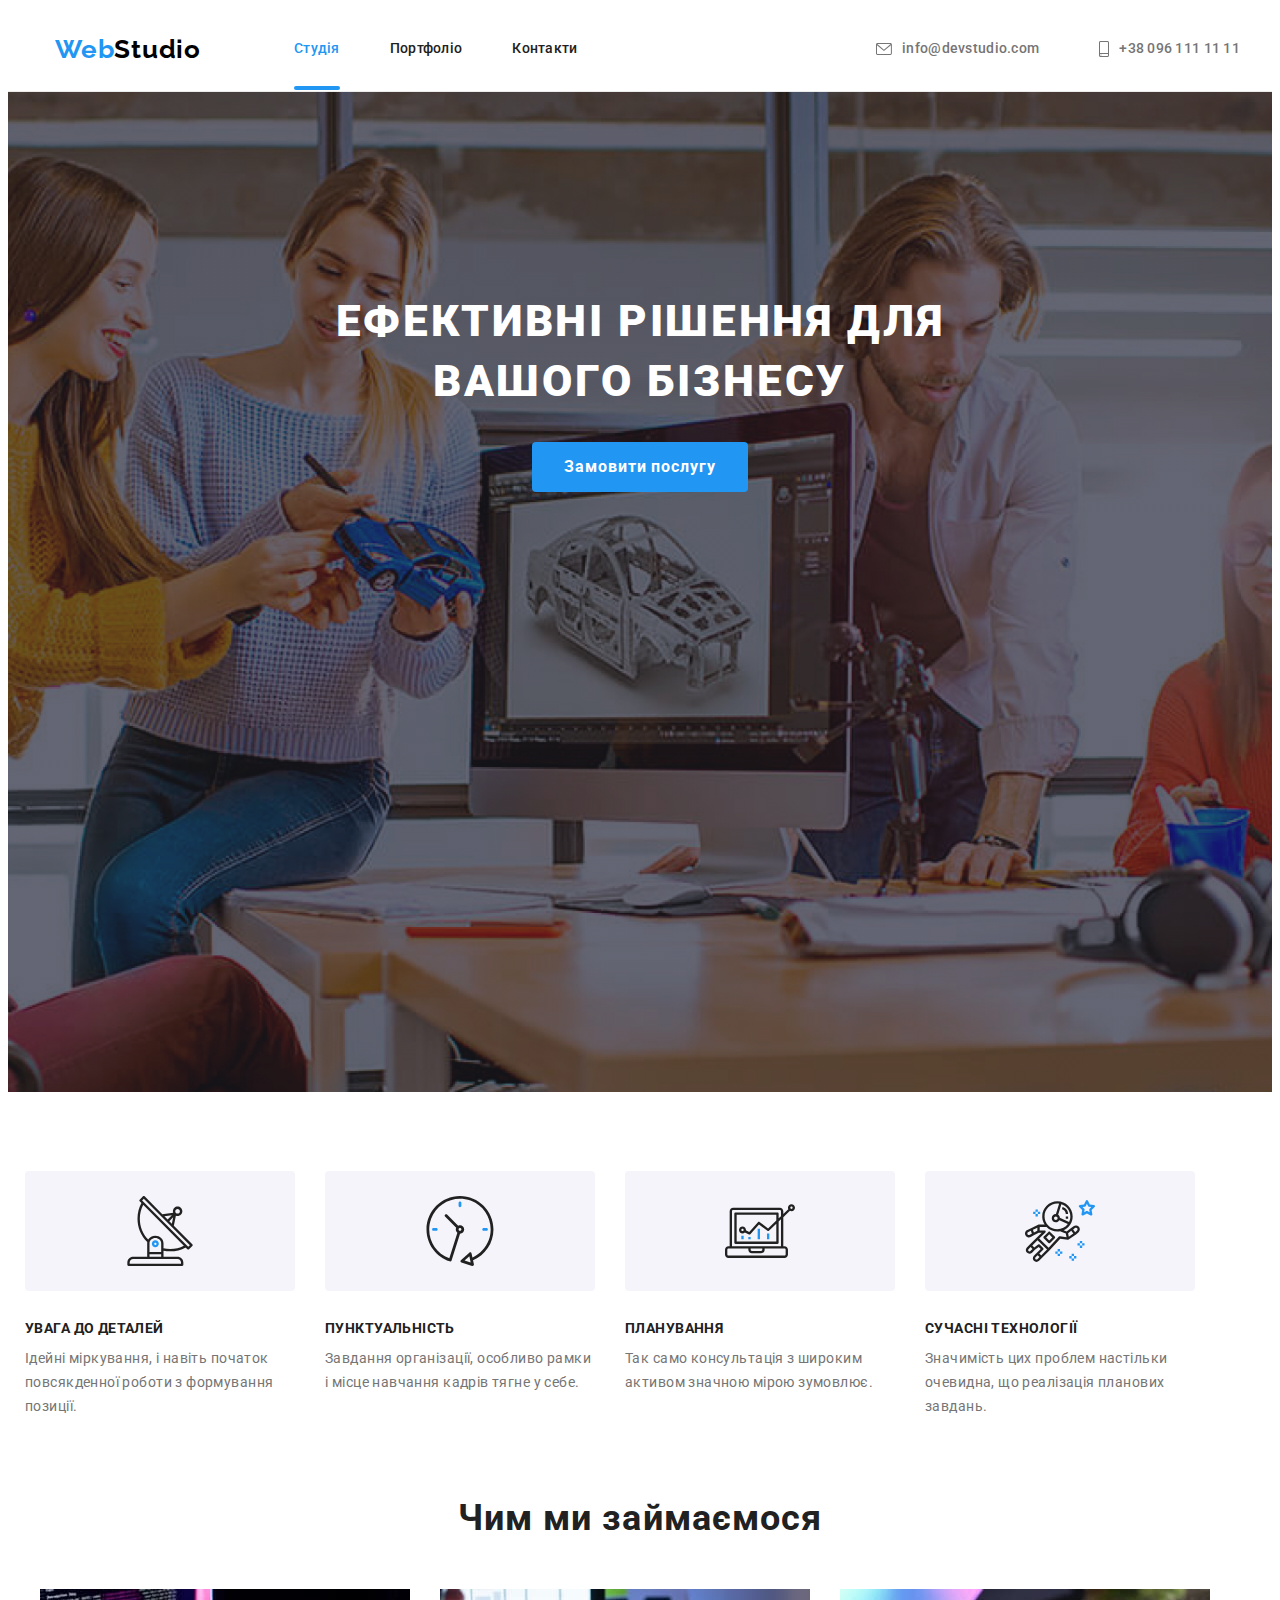
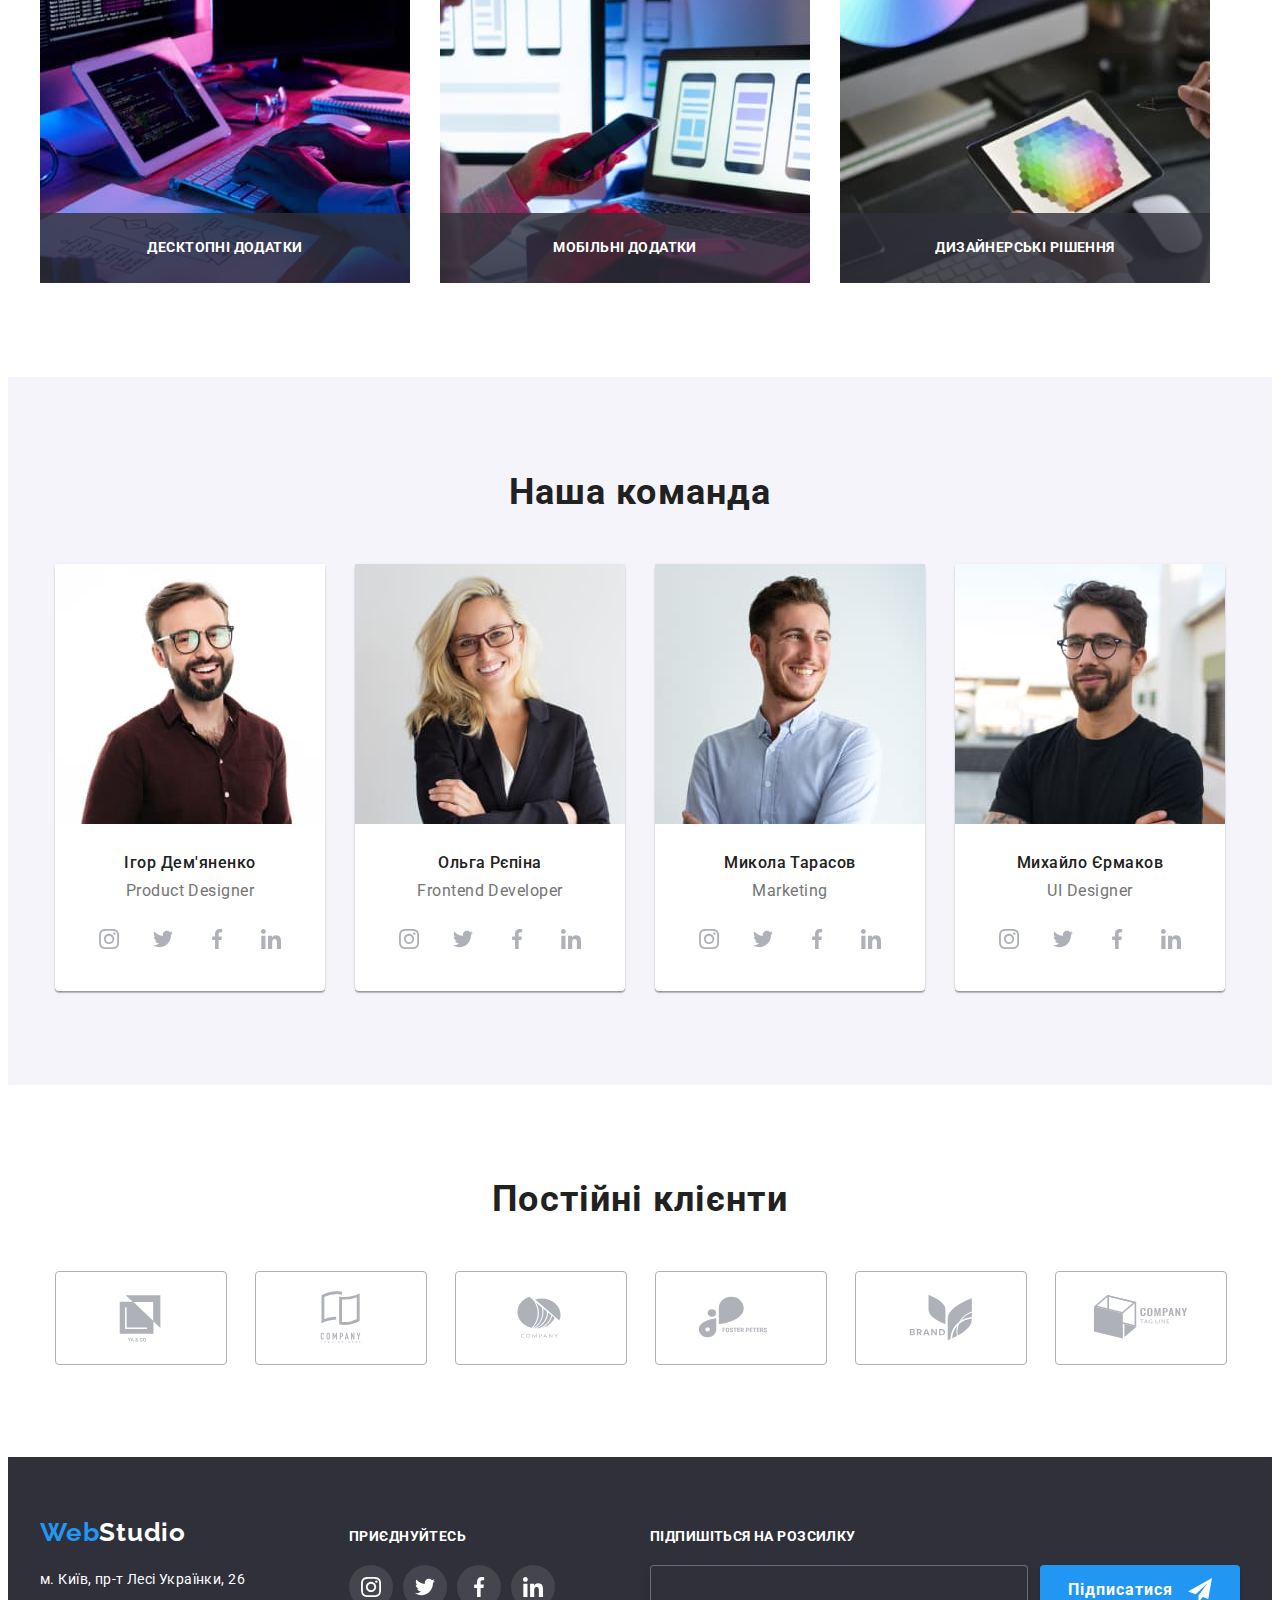
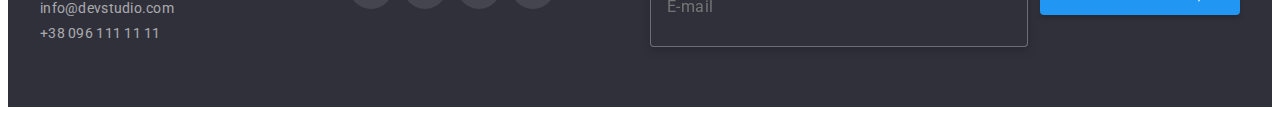
==== commit 9897c98c: "последние правки" ====
--- a/index.html
+++ b/index.html
@@ -19,7 +19,6 @@
     <link rel="stylesheet" href="./css/main.min.css" />
     <!-- <link rel="stylesheet" href="./css/styles.css" /> -->
   </head>
-
   <body>
     <!--Шапка сайта-->
     <header class="header">
@@ -217,17 +216,29 @@
         </div>
       </section>
       <section class="team">
-        <div class="container">
+        <div class="container team__container">
           <h3 class="team__title">Наша команда</h3>
           <ul class="team__list">
             <li class="team__item">
-              <img
-                src="./images/desktop/imgw.jpg"
-                class="team__foto"
-                alt="світловолосий чоловік в окулярах та червоній сорочці"
-                width="270"
-                height="260"
-              />
+              <picture>
+                <source
+                  srcset="./images/mobile/com-mob-1.jpg 1x,
+                  ./images/mobile/com-mob-1-2x.jpg 2x"
+                  media="(max-width: 767px)"/>
+                <source
+                  srcset="
+                    ./images/tablet/com-tabl-1.jpg 1x,
+                  ./images/tablet/com-tabl-1-2x.jpg 2x
+                  "
+                  media="(max-width: 1199px)"/>
+                <source
+                  srcset="
+                    ./images/desktop/com-desk-1.jpg 1x,
+                    ./images/desktop/com-desk-1-2x.jpg 2x
+                  "
+                  media="(min-width: 1200px)"/>
+                <img src="./images/desktop/com-desk-1.jpg" class="team__foto" alt="світловолосий чоловік в окулярах та червоній сорочці" />
+              </picture>
               <div class="team__box">
                 <h3 class="team__works-name">Ігор Дем'яненко</h3>
                 <p class="team__works-profession" lang="en">Product Designer</p>
@@ -264,13 +275,25 @@
               </div>
             </li>
             <li class="team__item">
-              <img
-                src="./images/desktop/img(1w).jpg"
-                class="team__foto"
-                alt="світловолоса жінка в окулярах та чорному жакеті"
-                width="270"
-                height="260"
-              />
+              <picture>
+                <source
+                  srcset="./images/mobile/com-mob-2.jpg 1x,
+                  ./images/mobile/com-mob-2-2x.jpg 2x"
+                  media="(max-width: 767px)"/>
+                <source
+                  srcset="
+                    ./images/tablet/com-tabl-2.jpg 1x,
+                  ./images/tablet/com-tabl-2-2x.jpg 2x
+                  "
+                  media="(max-width: 1199px)"/>
+                <source
+                  srcset="
+                    ./images/desktop/com-desk-2.jpg 1x,
+                    ./images/desktop/com-desk-2-2x.jpg 2x
+                  "
+                  media="(min-width: 1200px)"/>
+                <img src="./images/desktop/com-desk-2.jpg" class="team__foto" alt="світловолоса жінка в окулярах та чорному жакеті" />
+              </picture>
               <div class="team__box">
                 <h3 class="team__works-name">Ольга Рєпіна</h3>
                 <p class="team__works-profession" lang="en">Frontend Developer</p>
@@ -307,7 +330,25 @@
               </div>
             </li>
             <li class="team__item">
-              <img src="./images/desktop/img(2w).jpg" class="team__foto" alt="світловолосий чоловік в білій сорочці" width="270" height="260" />
+              <picture>
+                <source
+                  srcset="./images/mobile/com-mob-3.jpg 1x,
+                  ./images/mobile/com-mob-3-2x.jpg 2x"
+                  media="(max-width: 767px)"/>
+                <source
+                  srcset="
+                    ./images/tablet/com-tabl-3.jpg 1x,
+                  ./images/tablet/com-tabl-3-2x.jpg 2x
+                  "
+                  media="(max-width: 1199px)"/>
+                <source
+                  srcset="
+                    ./images/desktop/com-desk-3.jpg 1x,
+                    ./images/desktop/com-desk-3-2x.jpg 2x
+                  "
+                  media="(min-width: 1200px)"/>
+                <img src="./images/desktop/com-desk-3.jpg" class="team__foto" alt="світловолосий чоловік в білій сорочці" />
+              </picture>
               <div class="team__box">
                 <h3 class="team__works-name">Микола Тарасов</h3>
                 <p class="team__works-profession" lang="en">Marketing</p>
@@ -344,13 +385,25 @@
               </div>
             </li>
             <li class="team__item">
-              <img
-                src="./images/desktop/img(3w).jpg"
-                class="team__foto"
-                alt="темноволосий чоловік в окулярах та чорній сорочці"
-                width="270"
-                height="260"
-              />
+              <picture>
+                <source
+                  srcset="./images/mobile/com-mob-4.jpg 1x,
+                  ./images/mobile/com-mob-4-2x.jpg 2x"
+                  media="(max-width: 767px)"/>
+                <source
+                  srcset="
+                    ./images/tablet/com-tabl-4.jpg 1x,
+                  ./images/tablet/com-tabl-4-2x.jpg 2x
+                  "
+                  media="(max-width: 1199px)"/>
+                <source
+                  srcset="
+                    ./images/desktop/com-desk-4.jpg 1x,
+                    ./images/desktop/com-desk-4-2x.jpg 2x
+                  "
+                  media="(min-width: 1200px)"/>
+                <img src="./images/desktop/com-desk-4.jpg" class="team__foto" alt="темноволосий чоловік в окулярах та чорній сорочці" />
+              </picture>
               <div class="team__box">
                 <h3 class="team__works-name">Михайло Єрмаков</h3>
                 <p class="team__works-profession" lang="en">UI Designer</p>
--- a/css/main.min.css
+++ b/css/main.min.css
@@ -1 +1 @@
-body{background-color:#fff;color:#757575;font-family:roboto,sans-serif}ul{list-style:none;margin:0;padding:0}.container{padding-left:15px;padding-right:15px;margin-left:auto;margin-right:auto}@media screen and (min-width: 480px){.container{width:480px}}@media screen and (min-width: 768px){.container{width:768px}}@media screen and (min-width: 1200px){.container{width:1200px}}h1,h2,h3,h4,h5,h6,p{margin:0}img{display:block;max-width:100%;height:auto}section{padding-top:60px;padding-bottom:60px}@media screen and (min-width: 1200px){section{padding-top:94px;padding-bottom:94px}}.header{background-color:#fff;border-bottom:1px solid #ececec}.header__container{display:-webkit-box;display:-ms-flexbox;display:flex}@media screen and (min-width: 768px){.header__container{display:-webkit-box;display:-ms-flexbox;display:flex;-webkit-box-align:center;-ms-flex-align:center;align-items:center}}nav{display:none}@media screen and (min-width: 768px){nav{display:-webkit-box;display:-ms-flexbox;display:flex}}@media screen and (min-width: 1200px){nav{-webkit-box-pack:center;-ms-flex-pack:center;justify-content:center}}@media screen and (min-width: 1200px){.header__item{margin-right:50px}.header__item:last-child{margin-right:0}}.logo{padding-top:16px;padding-bottom:16px;padding-left:15px;font-family:Raleway;display:-webkit-inline-box;display:-ms-inline-flexbox;display:inline-flex;font-weight:700;font-size:24px;line-height:1.19;letter-spacing:.03em;color:#000;text-decoration:none}@media screen and (min-width: 768px){.logo{margin-right:88px;padding-top:26px;padding-bottom:26px}}@media screen and (min-width: 1200px){.logo{margin-right:93px;font-size:26px}}.logo-web{color:#2196f3}.menu-button{display:inline-block;margin:0;margin-left:auto;padding:0;border:none;color:#212121;background-color:rgba(0,0,0,0);cursor:pointer;-webkit-transition:fill color 250ms cubic-bezier(0.4, 0, 0.2, 1);transition:fill color 250ms cubic-bezier(0.4, 0, 0.2, 1)}.menu-button:hover,.menu-button:focus{fill:#2196f3}@media screen and (min-width: 768px){.menu-button{display:none}}.mobmodal-modal{z-index:5;position:absolute;top:50%;left:50%;-webkit-transform:translate(-50%, -50%);transform:translate(-50%, -50%);width:100%;height:100%;max-width:480px;background:#fff;-webkit-box-shadow:0px 1px 3px rgba(0,0,0,.12),0px 1px 1px rgba(0,0,0,.14),0px 2px 1px rgba(0,0,0,.2);box-shadow:0px 1px 3px rgba(0,0,0,.12),0px 1px 1px rgba(0,0,0,.14),0px 2px 1px rgba(0,0,0,.2);-webkit-transition:-webkit-transform 500ms ease-in-out;transition:-webkit-transform 500ms ease-in-out;transition:transform 500ms ease-in-out;transition:transform 500ms ease-in-out, -webkit-transform 500ms ease-in-out;padding:40px}@media screen and (min-width: 768px){.mobmodal-modal{display:none}}.modal__btnmob{position:absolute;top:10px;right:15px;display:-webkit-box;display:-ms-flexbox;display:flex;-webkit-box-align:center;-ms-flex-align:center;align-items:center;-webkit-box-pack:center;-ms-flex-pack:center;justify-content:center;width:40px;height:40px;border:#fff;background:#fff;cursor:pointer}.modal__btnmob>.modal-btn__icon{fill:#000;-webkit-transition:fill 250ms cubic-bezier(0.4, 0, 0.2, 1);transition:fill 250ms cubic-bezier(0.4, 0, 0.2, 1)}.modal__btnmob:hover .modal-btn__icon,.modal__btnmob:focus .modal-btn__icon{fill:#2196f3}.mobmodal-nav__item{margin-bottom:32px}.mobmodal-nav__item:last-child{margin-bottom:306px}.mobmodal-nav__link-act{text-decoration:none;color:#2196f3;font-size:40px;font-family:"Roboto";font-style:normal;letter-spacing:.02em}.mobmodal-nav__link{text-decoration:none;color:#212121;font-size:40px;font-family:"Roboto";font-style:normal;letter-spacing:.02em}.mobmodal-adr{margin-top:auto}.mobmodal-adr__item{margin-bottom:32px}.mobmodal-adr__item:last-child{margin-bottom:64px}.mobmodal-adr__link-tel{text-decoration:none;font-size:34px;line-height:1.18;color:#2196f3;letter-spacing:.02em}.mobmodal-adr__link{text-decoration:none;font-size:24px;line-height:1.16;color:#757575;letter-spacing:.02em}.mobmodal{display:-webkit-box;display:-ms-flexbox;display:flex;margin-top:auto;margin-bottom:48px}.mobmodal__item{padding:0 10px;border-right:1px solid rgba(33,33,33,.2)}.mobmodal__item:last-child{padding-right:0;border-right:0}.mobmodal__item:first-child{padding-left:0}.mobmodal__link{color:#2196f3;text-decoration:none;font-size:18px;line-height:1.22;letter-spacing:.02em}nav{display:none}@media screen and (min-width: 768px){nav{display:-webkit-box;display:-ms-flexbox;display:flex}}@media screen and (min-width: 1200px){nav{-webkit-box-pack:center;-ms-flex-pack:center;justify-content:center}}@media screen and (min-width: 768px){.header__item{margin-right:50px}.header__item:last-child{margin-right:0}}@media screen and (min-width: 768px){.header__list{display:-webkit-box;display:-ms-flexbox;display:flex;-webkit-box-orient:horizontal;-webkit-box-direction:normal;-ms-flex-direction:row;flex-direction:row}}.header__link,.header__link--act{padding-top:32px;padding-bottom:32px;font-size:14px;font-weight:500;line-height:1.14;letter-spacing:.02em;color:#212121;text-decoration:none;-webkit-transition:color 250ms cubic-bezier(0.4, 0, 0.2, 1);transition:color 250ms cubic-bezier(0.4, 0, 0.2, 1)}.header__link:hover,.header__link--act:hover,.header__link:focus,.header__link--act:focus{color:#2196f3}@media screen and (min-width: 1200px){.header__link,.header__link--act{display:inline-block}}.header__link--act{color:#2196f3;position:relative}.header__link--act:hover,.header__link--act:focus{color:#2196f3}.header__link--act::after{content:"";position:absolute;bottom:-1px;left:0;display:block;width:100%;height:4px;background-color:#2196f3;border-radius:2px}.header-contact{display:none}@media screen and (min-width: 768px){.header-contact{display:-webkit-box;display:-ms-flexbox;display:flex;-webkit-box-orient:vertical;-webkit-box-direction:normal;-ms-flex-direction:column;flex-direction:column;margin-left:auto;gap:10px}}@media screen and (min-width: 1200px){.header-contact{margin-left:auto;-webkit-box-orient:horizontal;-webkit-box-direction:normal;-ms-flex-direction:row;flex-direction:row}}@media screen and (min-width: 1200px){.header-contact__item{margin-right:50px}.header-contact__item:last-child{margin-right:0}}.header-contact__link{font-size:14px;font-weight:500;line-height:1.14;letter-spacing:.02em;color:#757575;text-decoration:none;-webkit-transition:color 250ms cubic-bezier(0.4, 0, 0.2, 1);transition:color 250ms cubic-bezier(0.4, 0, 0.2, 1)}.header-contact__link:hover,.header-contact__link:focus{color:#2196f3}.header-contact__link:hover .header-contact__icon,.header-contact__link:focus .header-contact__icon{fill:#2196f3}@media screen and (min-width: 1200px){.header-contact__link{display:-webkit-box;display:-ms-flexbox;display:flex;-webkit-box-align:center;-ms-flex-align:center;align-items:center;padding-top:32px;padding-bottom:32px}}.header-contact__icon{fill:#757575;margin-right:10px;-webkit-transition:fill 250ms cubic-bezier(0.4, 0, 0.2, 1);transition:fill 250ms cubic-bezier(0.4, 0, 0.2, 1)}.hero{padding-top:118px;padding-bottom:118px}@media screen and (min-width: 1200px){.hero{padding-top:200px;padding-bottom:200px}}.hero__container{padding-left:15px;padding-right:15px;margin-left:auto;margin-right:auto;text-align:center;width:360px}@media screen and (min-width: 1200px){.hero__container{width:700px}}.bg-hero{background-image:-webkit-gradient(linear, left top, right top, from(rgba(47, 48, 58, 0.4)), to(rgba(47, 48, 58, 0.4))),url(../images/mobile/Img-bg-mob.jpg);background-image:linear-gradient(to right, rgba(47, 48, 58, 0.4), rgba(47, 48, 58, 0.4)),url(../images/mobile/Img-bg-mob.jpg);background-image:-webkit-gradient(linear, left top, right top, from(rgba(47, 48, 58, 0.4)), to(rgba(47, 48, 58, 0.4))),url(../images/mobile/Img-bg-mob2x.jpg);background-image:linear-gradient(to right, rgba(47, 48, 58, 0.4), rgba(47, 48, 58, 0.4)),url(../images/mobile/Img-bg-mob2x.jpg);background-repeat:no-repeat;background-position:center;background-size:cover;background-color:#2f303a;margin-left:auto;margin-right:auto;max-width:480px;min-height:400px}@media screen and (min-width: 768px){.bg-hero{max-width:768px;min-height:400px;background-image:-webkit-gradient(linear, left top, right top, from(rgba(47, 48, 58, 0.4)), to(rgba(47, 48, 58, 0.4))),url(../images/tablet/Img-bg-tabl.jpg);background-image:linear-gradient(to right, rgba(47, 48, 58, 0.4), rgba(47, 48, 58, 0.4)),url(../images/tablet/Img-bg-tabl.jpg);background-image:-webkit-gradient(linear, left top, right top, from(rgba(47, 48, 58, 0.4)), to(rgba(47, 48, 58, 0.4))),url(../images/tablet/Img-bg-tabl2x.jpg);background-image:linear-gradient(to right, rgba(47, 48, 58, 0.4), rgba(47, 48, 58, 0.4)),url(../images/tablet/Img-bg-tabl2x.jpg)}}@media screen and (min-width: 1200px){.bg-hero{max-width:1600px;min-height:600px;background-image:-webkit-gradient(linear, left top, right top, from(rgba(47, 48, 58, 0.4)), to(rgba(47, 48, 58, 0.4))),url(../images/desktop/Img-bg-dest.jpg);background-image:linear-gradient(to right, rgba(47, 48, 58, 0.4), rgba(47, 48, 58, 0.4)),url(../images/desktop/Img-bg-dest.jpg);background-image:-webkit-gradient(linear, left top, right top, from(rgba(47, 48, 58, 0.4)), to(rgba(47, 48, 58, 0.4))),url(../images/desktop/Img-bg-dest2x.jpg);background-image:linear-gradient(to right, rgba(47, 48, 58, 0.4), rgba(47, 48, 58, 0.4)),url(../images/desktop/Img-bg-dest2x.jpg)}}.hero__slogan{font-size:26px;font-weight:900;line-height:1.6;letter-spacing:.06em;margin-bottom:30px;text-transform:uppercase;color:#fff}@media screen and (min-width: 1200px){.hero__slogan{font-size:44px;line-height:1.36}}.hero__button{font-family:inherit;font-size:16px;font-weight:700;line-height:1.87;letter-spacing:.06em;border-radius:4px;padding:10px 32px;display:inline-block;min-width:200px;text-align:center;border:0px;cursor:pointer;color:#fff;background-color:#2196f3;-webkit-transition:background-color 250ms cubic-bezier(0.4, 0, 0.2, 1);transition:background-color 250ms cubic-bezier(0.4, 0, 0.2, 1)}.hero__button:hover,.hero__button:focus{background-color:#188ce8}@media screen and (min-width: 1200px){.hero__button{min-width:216px}}.backdrop{z-index:5;position:fixed;top:0;left:0;width:100%;height:100%;background:rgba(0,0,0,.2);opacity:1;-webkit-transition:opacity 1400ms linear,visibility 1400ms linear;transition:opacity 1400ms linear,visibility 1400ms linear}.backdrop.is-hidden{opacity:0;visibility:hidden;pointer-events:none}.backdrop.is-hidden .modal{opacity:0;visibility:hidden;pointer-events:none;-webkit-transform:translate(-50%, -50%) scale(1) rotate(0deg);transform:translate(-50%, -50%) scale(1) rotate(0deg);-webkit-transition:opacity 1400ms linear,visibility 1400ms linear;transition:opacity 1400ms linear,visibility 1400ms linear}.modal{z-index:5;position:absolute;top:50%;left:50%;-webkit-transform:translate(-50%, -50%);transform:translate(-50%, -50%);width:450px;height:609px;background:#fff;-webkit-box-shadow:0px 1px 3px rgba(0,0,0,.12),0px 1px 1px rgba(0,0,0,.14),0px 2px 1px rgba(0,0,0,.2);box-shadow:0px 1px 3px rgba(0,0,0,.12),0px 1px 1px rgba(0,0,0,.14),0px 2px 1px rgba(0,0,0,.2);border-radius:4px;-webkit-transition:-webkit-transform 500ms ease-in-out;transition:-webkit-transform 500ms ease-in-out;transition:transform 500ms ease-in-out;transition:transform 500ms ease-in-out, -webkit-transform 500ms ease-in-out;padding:40px}@media screen and (min-width: 1200px){.modal{width:528px;height:581px}}.modal__btn{position:absolute;top:8px;right:8px;display:-webkit-box;display:-ms-flexbox;display:flex;-webkit-box-align:center;-ms-flex-align:center;align-items:center;-webkit-box-pack:center;-ms-flex-pack:center;justify-content:center;width:30px;height:30px;background:#fff;border:1px solid rgba(0,0,0,.1);border-radius:50%;cursor:pointer}.modal__btn>.modal-btn__icon{fill:#000;-webkit-transition:fill 250ms cubic-bezier(0.4, 0, 0.2, 1);transition:fill 250ms cubic-bezier(0.4, 0, 0.2, 1)}.modal__btn:hover .modal-btn__icon,.modal__btn:focus .modal-btn__icon{fill:#2196f3}.register-form__visually-hidden{position:absolute;width:1px;height:1px;margin:-1px;border:0;padding:0;white-space:nowrap;-webkit-clip-path:inset(100%);clip-path:inset(100%);clip:rect(0 0 0 0);overflow:hidden}.register-form__heading{display:block;text-align:center;font-size:20px;margin-bottom:12px;color:#212121;line-height:1.5;letter-spacing:.03em}@media screen and (min-width: 1200px){.register-form__heading{line-height:1.15}}.register-form__group{margin-bottom:20px}.register-form__label{position:relative;display:block;margin-bottom:10px}.register-form__label:last-child{margin-bottom:0}.register-form__name{display:block;font-size:12px;margin-bottom:4px;line-height:1.1666666667}.register-form__input{width:100%;display:block;height:40px;padding-left:42px;padding-right:42px;border:1px solid rgba(33,33,33,.2);border-radius:4px;outline:rgba(0,0,0,0);-webkit-transition:border-color 400ms;transition:border-color 400ms}.register-form__input:focus,.register-form__input:hover{border-color:#2196f3}.register-form__input:focus~.register-form__icon,.register-form__input:hover~.register-form__icon{fill:#2196f3}.register-form__icon{position:absolute;fill:#212121;top:50%;left:10px;-webkit-transition:fill 400ms;transition:fill 400ms}.register-form__title{display:block;font-size:14px;margin-bottom:4px}.register-form__message{display:block;width:100%;height:120px;padding:18px;font-size:14px;resize:none;outline:rgba(0,0,0,0);border:1px solid rgba(33,33,33,.2);border-radius:4px}.register-form__message::-webkit-input-placeholder{font-size:12px}.register-form__message::-moz-placeholder{font-size:12px}.register-form__message:-ms-input-placeholder{font-size:12px}.register-form__message::-ms-input-placeholder{font-size:12px}.register-form__message::placeholder{font-size:12px}.register-form__message:hover,.register-form__message:focus{border-color:#2196f3}.register-form__agreement{display:-webkit-box;display:-ms-flexbox;display:flex;-webkit-box-align:center;-ms-flex-align:center;align-items:center;-webkit-box-pack:center;-ms-flex-pack:center;justify-content:center;gap:10px;margin-bottom:30px}.register-form__icon-checked{opacity:0;fill:#188ce8;-webkit-transition:opacity 400ms;transition:opacity 400ms}.register-form__checkbox:checked+.register-form__agreement-icons .register-form__icon-checked{opacity:1}.register-form__icon-unchecked{-webkit-transition:opacity 400ms;transition:opacity 400ms}.register-form__checkbox:checked+.register-form__agreement-icons .register-form__icon-unchecked{opacity:0}.register-form__checkbox+.register-form__agreement-icons .register-form__icon-unchecked{-webkit-transition:opacity 250ms cubic-bezier(0.4, 0, 0.2, 1);transition:opacity 250ms cubic-bezier(0.4, 0, 0.2, 1)}.register-form__checkbox:focus+.register-form__agreement-icons .register-form__icon-unchecked{opacity:0}.register-form__checkbox:focus+.register-form__agreement-icons{border-radius:2px;border:2px solid #188ce8}.register-form__checkbox:focus+.register-form__agreement-icons{-webkit-transition:border 250ms cubic-bezier(0.4, 0, 0.2, 1);transition:border 250ms cubic-bezier(0.4, 0, 0.2, 1)}.register-form__desc{font-size:12px;-webkit-user-select:none;-moz-user-select:none;-ms-user-select:none;user-select:none}@media screen and (min-width: 1200px){.register-form__desc{font-size:14px}}.register-form__link{color:#2196f3}.register-form__btn{font-family:inherit;font-size:16px;font-weight:700;line-height:1.87;letter-spacing:.06em;border-radius:4px;padding:10px 52px;min-width:200px;min-height:50px;text-align:center;border:0px;cursor:pointer;color:#fff;background-color:#2196f3;-webkit-transition:background-color 250ms cubic-bezier(0.4, 0, 0.2, 1);transition:background-color 250ms cubic-bezier(0.4, 0, 0.2, 1);display:block;margin:0 auto}.register-form__btn:hover,.register-form__btn:focus{background-color:#188ce8}.feature{width:1200}.feature__hiden-txt{position:absolute;width:1px;height:1px;margin:-1px;border:0;padding:0;white-space:nowrap;-webkit-clip-path:inset(100%);clip-path:inset(100%);clip:rect(0 0 0 0);overflow:hidden}@media screen and (min-width: 768px){.feature__list{display:-webkit-box;display:-ms-flexbox;display:flex;-webkit-box-align:center;-ms-flex-align:center;align-items:center;-webkit-box-pack:center;-ms-flex-pack:center;justify-content:center;-ms-flex-wrap:wrap;flex-wrap:wrap;margin:-15px}}@media screen and (min-width: 1200px){.feature__list{display:-webkit-inline-box;display:-ms-inline-flexbox;display:inline-flex;-ms-flex-wrap:nowrap;flex-wrap:nowrap;-webkit-box-align:stretch;-ms-flex-align:stretch;align-items:stretch}}@media screen and (min-width: 768px){.feature__item{width:calc((100% - 60px)/2);margin:15px}}@media screen and (min-width: 1200px){.feature__item{-ms-flex-preferred-size:270px;flex-basis:270px;margin:0 30px 0 0}.feature__item:last-child{margin-right:0}}.feature__directions-link{display:-webkit-box;display:-ms-flexbox;display:flex;-webkit-box-align:center;-ms-flex-align:center;align-items:center;-webkit-box-pack:center;-ms-flex-pack:center;justify-content:center;height:120px;background:#f5f4fa;border-radius:4px;margin-bottom:30px}@media screen and (min-width: 768px){.feature__directions-link{width:354px}}@media screen and (min-width: 1200px){.feature__directions-link{width:270px}}.feature__directions-icon{fill:#afb1b8}.feature__title{margin-top:0;margin-bottom:10px;font-size:14px;font-weight:700;line-height:1.14;letter-spacing:.03em;color:#212121;text-transform:uppercase}.feature__txt{margin-top:0;margin-bottom:0;font-size:14px;line-height:1.71;letter-spacing:.03em;color:#757575}.services{display:none;padding-top:0}@media screen and (min-width: 1200px){.services{display:block}}.services__title{margin-bottom:50px;font-size:36px;font-weight:700;line-height:1.16;letter-spacing:.03em;text-align:center;color:#212121}.services__list{display:-webkit-box;display:-ms-flexbox;display:flex;gap:30px}.services__item{display:-webkit-box;display:-ms-flexbox;display:flex}.services__box-imgtext{position:relative}.services__imgtext{position:absolute;bottom:0;width:370px;height:70px;display:-webkit-box;display:-ms-flexbox;display:flex;-webkit-box-pack:center;-ms-flex-pack:center;justify-content:center;-webkit-box-align:center;-ms-flex-align:center;align-items:center;font-weight:700;font-size:14px;line-height:1.14;text-align:center;letter-spacing:.03em;text-transform:uppercase;color:#fff;background:rgba(47,48,58,.8)}.team{text-align:center;background-color:#f5f4fa}.team__title{margin-bottom:30px;font-size:28px;font-weight:700;line-height:1.17;letter-spacing:.03em;text-align:center;color:#212121}@media screen and (min-width: 1200px){.team__title{margin-bottom:50px;font-size:36px}}.team__list{margin-left:auto;margin-right:auto;-webkit-box-align:center;-ms-flex-align:center;align-items:center;-webkit-box-pack:center;-ms-flex-pack:center;justify-content:center;display:-webkit-box;display:-ms-flexbox;display:flex;-ms-flex-wrap:wrap;flex-wrap:wrap}@media screen and (min-width: 768px){.team__list{gap:30px}}@media screen and (min-width: 1200px){.team__list{gap:30px;-ms-flex-wrap:nowrap;flex-wrap:nowrap}}.team__item{background-color:#fff;border-radius:4px;width:450px;-webkit-box-shadow:0px 1px 3px rgba(0,0,0,.12),0px 1px 1px rgba(0,0,0,.14),0px 2px 1px rgba(0,0,0,.2);box-shadow:0px 1px 3px rgba(0,0,0,.12),0px 1px 1px rgba(0,0,0,.14),0px 2px 1px rgba(0,0,0,.2);margin-bottom:15px}@media screen and (min-width: 768px){.team__item{width:354px}}@media screen and (min-width: 1200px){.team__item{margin-bottom:0;width:270px}.team__item:last-child{margin-right:0}}.team__foto{margin-top:0;width:100%}.team__box{display:-webkit-box;display:-ms-flexbox;display:flex;-webkit-box-orient:vertical;-webkit-box-direction:normal;-ms-flex-direction:column;flex-direction:column;padding:30px}.team__works-name{margin-bottom:10px;font-size:16px;font-weight:500;line-height:1.18;letter-spacing:.03em;color:#212121}.team__works-profession{font-size:16px;line-height:1.18;letter-spacing:.03em;margin-bottom:16px}.team__socnet-list{display:-webkit-box;display:-ms-flexbox;display:flex;-webkit-box-pack:center;-ms-flex-pack:center;justify-content:center}.team__socnet-item{width:44px;height:44px;margin-right:10px}.team__socnet-item:last-child{margin-right:0px}.team__socnet-link{display:-webkit-box;display:-ms-flexbox;display:flex;-webkit-box-align:center;-ms-flex-align:center;align-items:center;-webkit-box-pack:center;-ms-flex-pack:center;justify-content:center;width:100%;height:100%;border-radius:50%;background-color:#fff;fill:#afb1b8;-webkit-transition:background-color 250ms cubic-bezier(0.4, 0, 0.2, 1),fill 250ms cubic-bezier(0.4, 0, 0.2, 1);transition:background-color 250ms cubic-bezier(0.4, 0, 0.2, 1),fill 250ms cubic-bezier(0.4, 0, 0.2, 1)}.team__socnet-link:hover,.team__socnet-link:focus{background-color:#2196f3;color:#fff;cursor:pointer}.team__socnet-link:hover .team__socnet-icon,.team__socnet-link:focus .team__socnet-icon{fill:#fff}.team__socnet-icon{fill:#afb1b8;-webkit-transition:fill 250ms cubic-bezier(0.4, 0, 0.2, 1);transition:fill 250ms cubic-bezier(0.4, 0, 0.2, 1)}.client__title{margin-bottom:30px;font-size:36px;font-weight:700;line-height:1.16;letter-spacing:.03em;text-align:center;color:#212121}@media screen and (min-width: 1200px){.client__title{margin-bottom:50px;font-size:36px}}.client__list{display:-webkit-box;display:-ms-flexbox;display:flex;-webkit-box-pack:center;-ms-flex-pack:center;justify-content:center;-ms-flex-wrap:wrap;flex-wrap:wrap;gap:30px}.client__item{width:calc((100% - 30px)/2);height:92px}@media screen and (min-width: 768px){.client__item{width:226px}}@media screen and (min-width: 1200px){.client__item{width:170px}}.client__link{display:-webkit-box;display:-ms-flexbox;display:flex;-webkit-box-align:center;-ms-flex-align:center;align-items:center;-webkit-box-pack:center;-ms-flex-pack:center;justify-content:center;width:100%;height:100%;outline:rgba(0,0,0,0);border:1px solid #afb1b8;border-radius:4px;background-color:#fff;-webkit-transition:border-color 250ms cubic-bezier(0.4, 0, 0.2, 1),fill 250ms cubic-bezier(0.4, 0, 0.2, 1);transition:border-color 250ms cubic-bezier(0.4, 0, 0.2, 1),fill 250ms cubic-bezier(0.4, 0, 0.2, 1)}.client__link:hover,.client__link:focus{border:1px solid #2196f3}.client__link:hover .client__logo,.client__link:focus .client__logo{fill:#2196f3}.client__logo{fill:#afb1b8;-webkit-transition:fill 250ms cubic-bezier(0.4, 0, 0.2, 1);transition:fill 250ms cubic-bezier(0.4, 0, 0.2, 1)}.footer{padding-bottom:60px;padding-top:60px;background-color:#2f303a}@media screen and (min-width: 768px){.footer__container{display:-webkit-box;display:-ms-flexbox;display:flex;-webkit-box-align:baseline;-ms-flex-align:baseline;align-items:baseline}}@media screen and (max-width: 767px){.footer__container-addr{display:-webkit-box;display:-ms-flexbox;display:flex;-webkit-box-orient:vertical;-webkit-box-direction:normal;-ms-flex-direction:column;flex-direction:column;-webkit-box-align:center;-ms-flex-align:center;align-items:center;margin-bottom:60px}}.footer__logo{display:-webkit-box;display:-ms-flexbox;display:flex;margin-bottom:20px;font-family:raleway;font-size:24px;font-weight:700;line-height:1.19;letter-spacing:.03em;color:#fff;text-decoration:none;-webkit-box-pack:center;-ms-flex-pack:center;justify-content:center}@media screen and (min-width: 1200px){.footer__logo{margin-right:93px;font-size:26px}}.footer__address{font-style:normal}.footer__item{margin-bottom:9px;display:-webkit-box;display:-ms-flexbox;display:flex;-webkit-box-orient:vertical;-webkit-box-direction:normal;-ms-flex-direction:column;flex-direction:column}.footer__item:last-child{margin-bottom:0}.footer__map{font-size:14px;line-height:1.71;letter-spacing:.03em;color:#fff;text-decoration:none;-webkit-transition:color 250ms cubic-bezier(0.4, 0, 0.2, 1);transition:color 250ms cubic-bezier(0.4, 0, 0.2, 1)}.footer__map:hover,.footer__map:focus{color:#2196f3}.footer__contact{font-size:14px;font-weight:400;line-height:1.14;letter-spacing:.02em;color:rgba(255,255,255,.6);text-decoration:none;-webkit-transition:color 250ms cubic-bezier(0.4, 0, 0.2, 1);transition:color 250ms cubic-bezier(0.4, 0, 0.2, 1)}.footer__contact:hover,.footer__contact:focus{color:#2196f3}@media screen and (max-width: 1199px){.footer__contact{margin-left:auto;margin-right:auto}}@media screen and (max-width: 767px){.footer__goin{display:-webkit-box;display:-ms-flexbox;display:flex;-webkit-box-orient:vertical;-webkit-box-direction:normal;-ms-flex-direction:column;flex-direction:column;-webkit-box-align:center;-ms-flex-align:center;align-items:center}}@media screen and (min-width: 768px){.footer__goin{margin-left:70px}}.footer__title{font-weight:700;font-size:14px;line-height:1.14;letter-spacing:.03em;text-transform:uppercase;color:#fff;margin-bottom:20px}.footer__soc-list{display:-webkit-box;display:-ms-flexbox;display:flex;-webkit-box-pack:normal;-ms-flex-pack:normal;justify-content:normal}@media screen and (max-width: 767px){.footer__soc-list{margin-bottom:60px}}.footer__soc-item{width:44px;height:44px;margin-right:10px}.footer__soc-item:last-child{margin-right:0px}.footer__soc-link{display:-webkit-box;display:-ms-flexbox;display:flex;-webkit-box-align:center;-ms-flex-align:center;align-items:center;-webkit-box-pack:center;-ms-flex-pack:center;justify-content:center;width:100%;height:100%;border-radius:50%;background-color:rgba(255,255,255,.1);-webkit-transition:background-color 250ms cubic-bezier(0.4, 0, 0.2, 1);transition:background-color 250ms cubic-bezier(0.4, 0, 0.2, 1)}.footer__soc-link:hover,.footer__soc-link:focus{background-color:#2196f3;cursor:pointer}.footer__soc-link:hover .footer__soc-icon,.footer__soc-link:focus .footer__soc-icon{fill:#fff}.footer__soc-icon{fill:#fff;-webkit-transition:fill 250ms cubic-bezier(0.4, 0, 0.2, 1);transition:fill 250ms cubic-bezier(0.4, 0, 0.2, 1)}.footer__subscribe{margin-left:auto}@media screen and (max-width: 767px){.footer__subscribe{display:-webkit-box;display:-ms-flexbox;display:flex;-webkit-box-orient:vertical;-webkit-box-direction:normal;-ms-flex-direction:column;flex-direction:column}}.footer__subscribe-title{font-weight:700;font-size:14px;line-height:1.14;letter-spacing:.03em;text-transform:uppercase;color:#fff;margin-bottom:20px}@media screen and (max-width: 767px){.footer__subscribe-title{-webkit-box-pack:center;-ms-flex-pack:center;justify-content:center;display:-webkit-box;display:-ms-flexbox;display:flex}}.footer__subscribe-form{display:-webkit-box;display:-ms-flexbox;display:flex}.footer__subscribe-email{outline:none;width:358px;height:50px;border:1px solid rgba(255,255,255,.3);-webkit-filter:drop-shadow(0px 4px 4px rgba(0, 0, 0, 0.15));filter:drop-shadow(0px 4px 4px rgba(0, 0, 0, 0.15));background:#2f303a;border-radius:4px;margin-right:12px;padding-top:15px;padding-left:16px;padding-bottom:15px;font-family:"Roboto";font-weight:400;font-size:16px;letter-spacing:.03em;color:rgba(255,255,255,.6);-webkit-transition:border-color 250ms cubic-bezier(0.4, 0, 0.2, 1);transition:border-color 250ms cubic-bezier(0.4, 0, 0.2, 1)}.footer__subscribe-email:hover,.footer__subscribe-email:focus{border-color:#188ce8}.footer__subscribe-button{width:200px;display:-webkit-inline-box;display:-ms-inline-flexbox;display:inline-flex;height:50px;background:#2196f3;-webkit-box-shadow:0px 4px 4px rgba(0,0,0,.15);box-shadow:0px 4px 4px rgba(0,0,0,.15);border:0 #2196f3;border-radius:4px;font-family:"Roboto";font-weight:700;font-size:16px;line-height:1.88;letter-spacing:.06em;color:#fff;cursor:pointer;padding:10px 28px;gap:10px;-webkit-transition:background-color 250ms cubic-bezier(0.4, 0, 0.2, 1);transition:background-color 250ms cubic-bezier(0.4, 0, 0.2, 1);-webkit-box-align:center;-ms-flex-align:center;align-items:center;-webkit-box-pack:justify;-ms-flex-pack:justify;justify-content:space-between;-ms-flex-wrap:wrap;flex-wrap:wrap}.footer__subscribe-button:hover,.footer__subscribe-button:focus{background-color:#188ce8}.portfolio__hidden-txt{position:absolute;width:1px;height:1px;margin:-1px;border:0;padding:0;white-space:nowrap;-webkit-clip-path:inset(100%);clip-path:inset(100%);clip:rect(0 0 0 0);overflow:hidden}.portfolio__list{display:-webkit-box;display:-ms-flexbox;display:flex;-webkit-box-pack:center;-ms-flex-pack:center;justify-content:center;margin-bottom:50px}.portfolio__item{display:inline flex;margin-right:8px}.portfolio__item:last-child{margin-right:0}.portfolio__button{font-family:inherit;font-size:16px;font-weight:500;line-height:1.62;letter-spacing:.03em;border-radius:4px;padding:6px 22px;display:inline-block;min-width:73px;text-align:center;border:0px;cursor:pointer;background-color:#f5f4fa;-webkit-transition:background-color 250ms cubic-bezier(0.4, 0, 0.2, 1),color 250ms cubic-bezier(0.4, 0, 0.2, 1),-webkit-box-shadow 250ms cubic-bezier(0.4, 0, 0.2, 1);transition:background-color 250ms cubic-bezier(0.4, 0, 0.2, 1),color 250ms cubic-bezier(0.4, 0, 0.2, 1),-webkit-box-shadow 250ms cubic-bezier(0.4, 0, 0.2, 1);transition:background-color 250ms cubic-bezier(0.4, 0, 0.2, 1),color 250ms cubic-bezier(0.4, 0, 0.2, 1),box-shadow 250ms cubic-bezier(0.4, 0, 0.2, 1);transition:background-color 250ms cubic-bezier(0.4, 0, 0.2, 1),color 250ms cubic-bezier(0.4, 0, 0.2, 1),box-shadow 250ms cubic-bezier(0.4, 0, 0.2, 1),-webkit-box-shadow 250ms cubic-bezier(0.4, 0, 0.2, 1)}.portfolio__button:hover,.portfolio__button:focus{-webkit-box-shadow:0px 4px 4px rgba(0,0,0,.15);box-shadow:0px 4px 4px rgba(0,0,0,.15);color:#fff;background-color:#2196f3}.portfolio__button--act{font-family:inherit;font-size:16px;font-weight:500;line-height:1.62;letter-spacing:.03em;border-radius:4px;cursor:pointer;border:0px;display:inline-block;padding:6px 25px;color:#fff;background-color:#2196f3;-webkit-transition:background-color 250ms cubic-bezier(0.4, 0, 0.2, 1),color 250ms cubic-bezier(0.4, 0, 0.2, 1),-webkit-box-shadow 250ms cubic-bezier(0.4, 0, 0.2, 1);transition:background-color 250ms cubic-bezier(0.4, 0, 0.2, 1),color 250ms cubic-bezier(0.4, 0, 0.2, 1),-webkit-box-shadow 250ms cubic-bezier(0.4, 0, 0.2, 1);transition:background-color 250ms cubic-bezier(0.4, 0, 0.2, 1),color 250ms cubic-bezier(0.4, 0, 0.2, 1),box-shadow 250ms cubic-bezier(0.4, 0, 0.2, 1);transition:background-color 250ms cubic-bezier(0.4, 0, 0.2, 1),color 250ms cubic-bezier(0.4, 0, 0.2, 1),box-shadow 250ms cubic-bezier(0.4, 0, 0.2, 1),-webkit-box-shadow 250ms cubic-bezier(0.4, 0, 0.2, 1)}.portfolio__button--act:hover,.portfolio__button--act:focus{-webkit-box-shadow:0px 4px 4px rgba(0,0,0,.15);box-shadow:0px 4px 4px rgba(0,0,0,.15);color:#fff;background-color:#2196f3}.portfolio__card-list{display:-webkit-box;display:-ms-flexbox;display:flex;-ms-flex-wrap:wrap;flex-wrap:wrap;margin-right:-30px;margin-bottom:-30px}.portfolio__card-item{width:370px;margin-right:30px;margin-bottom:30px}.portfolio__card-link{display:inline-block;text-decoration:none;-webkit-transition:-webkit-box-shadow 250ms cubic-bezier(0.4, 0, 0.2, 1);transition:-webkit-box-shadow 250ms cubic-bezier(0.4, 0, 0.2, 1);transition:box-shadow 250ms cubic-bezier(0.4, 0, 0.2, 1);transition:box-shadow 250ms cubic-bezier(0.4, 0, 0.2, 1), -webkit-box-shadow 250ms cubic-bezier(0.4, 0, 0.2, 1)}.portfolio__card-link:hover,.portfolio__card-link:focus{-webkit-box-shadow:0px 1px 1px rgba(0,0,0,.12),0px 4px 4px rgba(0,0,0,.06),1px 4px 6px rgba(0,0,0,.16);box-shadow:0px 1px 1px rgba(0,0,0,.12),0px 4px 4px rgba(0,0,0,.06),1px 4px 6px rgba(0,0,0,.16)}.portfolio__card-link:hover .portfolio__text,.portfolio__card-link:focus .portfolio__text{-webkit-transform:translate(0);transform:translate(0)}.portfolio__card-position{position:relative;overflow:hidden}.portfolio__card-board{padding:20px 24px;border:1px solid #eee;border-top:none}.portfolio__card-title{margin-bottom:4px;font-size:18px;font-weight:700;line-height:2;letter-spacing:.06em;color:#212121}.portfolio__card-text{font-size:16px;line-height:1.87;letter-spacing:.03em;color:#757575}.portfolio__text{position:absolute;top:0;font-weight:400;font-size:18px;line-height:1.56;letter-spacing:.03em;color:#fff;background-color:rgba(33,150,243,.9);padding-top:63px;padding-right:24px;padding-bottom:63px;padding-left:24px;width:100%;height:100%;-webkit-transform:translateY(101%);transform:translateY(101%);-webkit-transition:-webkit-transform 250ms ease-in;transition:-webkit-transform 250ms ease-in;transition:transform 250ms ease-in;transition:transform 250ms ease-in, -webkit-transform 250ms ease-in}/*# sourceMappingURL=main.min.css.map */+body{background-color:#fff;color:#757575;font-family:roboto,sans-serif}ul{list-style:none;margin:0;padding:0}.container{padding-left:15px;padding-right:15px;margin-left:auto;margin-right:auto}@media screen and (min-width: 480px){.container{width:480px}}@media screen and (min-width: 768px){.container{width:768px}}@media screen and (min-width: 1200px){.container{width:1200px}}h1,h2,h3,h4,h5,h6,p{margin:0}img{display:block;max-width:100%;height:auto}section{padding-top:60px;padding-bottom:60px}@media screen and (min-width: 1200px){section{padding-top:94px;padding-bottom:94px}}.header{background-color:#fff;border-bottom:1px solid #ececec}.header__container{display:-webkit-box;display:-ms-flexbox;display:flex}@media screen and (min-width: 768px){.header__container{display:-webkit-box;display:-ms-flexbox;display:flex;-webkit-box-align:center;-ms-flex-align:center;align-items:center}}nav{display:none}@media screen and (min-width: 768px){nav{display:-webkit-box;display:-ms-flexbox;display:flex}}@media screen and (min-width: 1200px){nav{-webkit-box-pack:center;-ms-flex-pack:center;justify-content:center}}@media screen and (min-width: 1200px){.header__item{margin-right:50px}.header__item:last-child{margin-right:0}}.logo{padding-top:16px;padding-bottom:16px;padding-left:15px;font-family:Raleway;display:-webkit-inline-box;display:-ms-inline-flexbox;display:inline-flex;font-weight:700;font-size:24px;line-height:1.19;letter-spacing:.03em;color:#000;text-decoration:none}@media screen and (min-width: 768px){.logo{margin-right:88px;padding-top:26px;padding-bottom:26px}}@media screen and (min-width: 1200px){.logo{margin-right:93px;font-size:26px}}.logo-web{color:#2196f3}.menu-button{display:inline-block;margin:0;margin-left:auto;padding:0;border:none;color:#212121;background-color:rgba(0,0,0,0);cursor:pointer;-webkit-transition:fill color 250ms cubic-bezier(0.4, 0, 0.2, 1);transition:fill color 250ms cubic-bezier(0.4, 0, 0.2, 1)}.menu-button:hover,.menu-button:focus{fill:#2196f3}@media screen and (min-width: 768px){.menu-button{display:none}}.mobmodal-modal{z-index:5;position:absolute;top:50%;left:50%;-webkit-transform:translate(-50%, -50%);transform:translate(-50%, -50%);width:100%;height:100%;max-width:480px;background:#fff;-webkit-box-shadow:0px 1px 3px rgba(0,0,0,.12),0px 1px 1px rgba(0,0,0,.14),0px 2px 1px rgba(0,0,0,.2);box-shadow:0px 1px 3px rgba(0,0,0,.12),0px 1px 1px rgba(0,0,0,.14),0px 2px 1px rgba(0,0,0,.2);-webkit-transition:-webkit-transform 500ms ease-in-out;transition:-webkit-transform 500ms ease-in-out;transition:transform 500ms ease-in-out;transition:transform 500ms ease-in-out, -webkit-transform 500ms ease-in-out;padding:40px}@media screen and (min-width: 768px){.mobmodal-modal{display:none}}.modal__btnmob{position:absolute;top:10px;right:15px;display:-webkit-box;display:-ms-flexbox;display:flex;-webkit-box-align:center;-ms-flex-align:center;align-items:center;-webkit-box-pack:center;-ms-flex-pack:center;justify-content:center;width:40px;height:40px;border:#fff;background:#fff;cursor:pointer}.modal__btnmob>.modal-btn__icon{fill:#000;-webkit-transition:fill 250ms cubic-bezier(0.4, 0, 0.2, 1);transition:fill 250ms cubic-bezier(0.4, 0, 0.2, 1)}.modal__btnmob:hover .modal-btn__icon,.modal__btnmob:focus .modal-btn__icon{fill:#2196f3}.mobmodal-nav__item{margin-bottom:32px}.mobmodal-nav__item:last-child{margin-bottom:306px}.mobmodal-nav__link-act{text-decoration:none;color:#2196f3;font-size:40px;font-family:"Roboto";font-style:normal;letter-spacing:.02em}.mobmodal-nav__link{text-decoration:none;color:#212121;font-size:40px;font-family:"Roboto";font-style:normal;letter-spacing:.02em}.mobmodal-adr{margin-top:auto}.mobmodal-adr__item{margin-bottom:32px}.mobmodal-adr__item:last-child{margin-bottom:64px}.mobmodal-adr__link-tel{text-decoration:none;font-size:34px;line-height:1.18;color:#2196f3;letter-spacing:.02em}.mobmodal-adr__link{text-decoration:none;font-size:24px;line-height:1.16;color:#757575;letter-spacing:.02em}.mobmodal{display:-webkit-box;display:-ms-flexbox;display:flex;margin-top:auto;margin-bottom:48px}.mobmodal__item{padding:0 10px;border-right:1px solid rgba(33,33,33,.2)}.mobmodal__item:last-child{padding-right:0;border-right:0}.mobmodal__item:first-child{padding-left:0}.mobmodal__link{color:#2196f3;text-decoration:none;font-size:18px;line-height:1.22;letter-spacing:.02em}nav{display:none}@media screen and (min-width: 768px){nav{display:-webkit-box;display:-ms-flexbox;display:flex}}@media screen and (min-width: 1200px){nav{-webkit-box-pack:center;-ms-flex-pack:center;justify-content:center}}@media screen and (min-width: 768px){.header__item{margin-right:50px}.header__item:last-child{margin-right:0}}@media screen and (min-width: 768px){.header__list{display:-webkit-box;display:-ms-flexbox;display:flex;-webkit-box-orient:horizontal;-webkit-box-direction:normal;-ms-flex-direction:row;flex-direction:row}}.header__link,.header__link--act{padding-top:32px;padding-bottom:32px;font-size:14px;font-weight:500;line-height:1.14;letter-spacing:.02em;color:#212121;text-decoration:none;-webkit-transition:color 250ms cubic-bezier(0.4, 0, 0.2, 1);transition:color 250ms cubic-bezier(0.4, 0, 0.2, 1)}.header__link:hover,.header__link--act:hover,.header__link:focus,.header__link--act:focus{color:#2196f3}@media screen and (min-width: 1200px){.header__link,.header__link--act{display:inline-block}}.header__link--act{color:#2196f3;position:relative}.header__link--act:hover,.header__link--act:focus{color:#2196f3}.header__link--act::after{content:"";position:absolute;bottom:-1px;left:0;display:block;width:100%;height:4px;background-color:#2196f3;border-radius:2px}.header-contact{display:none}@media screen and (min-width: 768px){.header-contact{display:-webkit-box;display:-ms-flexbox;display:flex;-webkit-box-orient:vertical;-webkit-box-direction:normal;-ms-flex-direction:column;flex-direction:column;margin-left:auto;gap:10px}}@media screen and (min-width: 1200px){.header-contact{margin-left:auto;-webkit-box-orient:horizontal;-webkit-box-direction:normal;-ms-flex-direction:row;flex-direction:row}}@media screen and (min-width: 1200px){.header-contact__item{margin-right:50px}.header-contact__item:last-child{margin-right:0}}.header-contact__link{font-size:14px;font-weight:500;line-height:1.14;letter-spacing:.02em;color:#757575;text-decoration:none;-webkit-transition:color 250ms cubic-bezier(0.4, 0, 0.2, 1);transition:color 250ms cubic-bezier(0.4, 0, 0.2, 1)}.header-contact__link:hover,.header-contact__link:focus{color:#2196f3}.header-contact__link:hover .header-contact__icon,.header-contact__link:focus .header-contact__icon{fill:#2196f3}@media screen and (min-width: 1200px){.header-contact__link{display:-webkit-box;display:-ms-flexbox;display:flex;-webkit-box-align:center;-ms-flex-align:center;align-items:center;padding-top:32px;padding-bottom:32px}}.header-contact__icon{fill:#757575;margin-right:10px;-webkit-transition:fill 250ms cubic-bezier(0.4, 0, 0.2, 1);transition:fill 250ms cubic-bezier(0.4, 0, 0.2, 1)}.hero{padding-top:118px;padding-bottom:118px}@media screen and (min-width: 1200px){.hero{padding-top:200px;padding-bottom:200px}}.hero__container{padding-left:15px;padding-right:15px;margin-left:auto;margin-right:auto;text-align:center;width:360px}@media screen and (min-width: 1200px){.hero__container{width:700px}}.bg-hero{background-image:-webkit-gradient(linear, left top, right top, from(rgba(47, 48, 58, 0.4)), to(rgba(47, 48, 58, 0.4))),url(../images/mobile/Img-bg-mob.jpg);background-image:linear-gradient(to right, rgba(47, 48, 58, 0.4), rgba(47, 48, 58, 0.4)),url(../images/mobile/Img-bg-mob.jpg);background-image:-webkit-gradient(linear, left top, right top, from(rgba(47, 48, 58, 0.4)), to(rgba(47, 48, 58, 0.4))),url(../images/mobile/Img-bg-mob2x.jpg);background-image:linear-gradient(to right, rgba(47, 48, 58, 0.4), rgba(47, 48, 58, 0.4)),url(../images/mobile/Img-bg-mob2x.jpg);background-repeat:no-repeat;background-position:center;background-size:cover;background-color:#2f303a;margin-left:auto;margin-right:auto;max-width:480px;min-height:400px}@media screen and (min-width: 768px){.bg-hero{max-width:768px;min-height:400px;background-image:-webkit-gradient(linear, left top, right top, from(rgba(47, 48, 58, 0.4)), to(rgba(47, 48, 58, 0.4))),url(../images/tablet/Img-bg-tabl.jpg);background-image:linear-gradient(to right, rgba(47, 48, 58, 0.4), rgba(47, 48, 58, 0.4)),url(../images/tablet/Img-bg-tabl.jpg);background-image:-webkit-gradient(linear, left top, right top, from(rgba(47, 48, 58, 0.4)), to(rgba(47, 48, 58, 0.4))),url(../images/tablet/Img-bg-tabl2x.jpg);background-image:linear-gradient(to right, rgba(47, 48, 58, 0.4), rgba(47, 48, 58, 0.4)),url(../images/tablet/Img-bg-tabl2x.jpg)}}@media screen and (min-width: 1200px){.bg-hero{max-width:1600px;min-height:600px;background-image:-webkit-gradient(linear, left top, right top, from(rgba(47, 48, 58, 0.4)), to(rgba(47, 48, 58, 0.4))),url(../images/desktop/Img-bg-dest.jpg);background-image:linear-gradient(to right, rgba(47, 48, 58, 0.4), rgba(47, 48, 58, 0.4)),url(../images/desktop/Img-bg-dest.jpg);background-image:-webkit-gradient(linear, left top, right top, from(rgba(47, 48, 58, 0.4)), to(rgba(47, 48, 58, 0.4))),url(../images/desktop/Img-bg-dest2x.jpg);background-image:linear-gradient(to right, rgba(47, 48, 58, 0.4), rgba(47, 48, 58, 0.4)),url(../images/desktop/Img-bg-dest2x.jpg)}}.hero__slogan{font-size:26px;font-weight:900;line-height:1.6;letter-spacing:.06em;margin-bottom:30px;text-transform:uppercase;color:#fff}@media screen and (min-width: 1200px){.hero__slogan{font-size:44px;line-height:1.36}}.hero__button{font-family:inherit;font-size:16px;font-weight:700;line-height:1.87;letter-spacing:.06em;border-radius:4px;padding:10px 32px;display:inline-block;min-width:200px;text-align:center;border:0px;cursor:pointer;color:#fff;background-color:#2196f3;-webkit-transition:background-color 250ms cubic-bezier(0.4, 0, 0.2, 1);transition:background-color 250ms cubic-bezier(0.4, 0, 0.2, 1)}.hero__button:hover,.hero__button:focus{background-color:#188ce8}@media screen and (min-width: 1200px){.hero__button{min-width:216px}}.backdrop{z-index:5;position:fixed;top:0;left:0;width:100%;height:100%;background:rgba(0,0,0,.2);opacity:1;-webkit-transition:opacity 1400ms linear,visibility 1400ms linear;transition:opacity 1400ms linear,visibility 1400ms linear}.backdrop.is-hidden{opacity:0;visibility:hidden;pointer-events:none}.backdrop.is-hidden .modal{opacity:0;visibility:hidden;pointer-events:none;-webkit-transform:translate(-50%, -50%) scale(1) rotate(0deg);transform:translate(-50%, -50%) scale(1) rotate(0deg);-webkit-transition:opacity 1400ms linear,visibility 1400ms linear;transition:opacity 1400ms linear,visibility 1400ms linear}.modal{z-index:5;position:absolute;top:50%;left:50%;-webkit-transform:translate(-50%, -50%);transform:translate(-50%, -50%);width:450px;height:609px;background:#fff;-webkit-box-shadow:0px 1px 3px rgba(0,0,0,.12),0px 1px 1px rgba(0,0,0,.14),0px 2px 1px rgba(0,0,0,.2);box-shadow:0px 1px 3px rgba(0,0,0,.12),0px 1px 1px rgba(0,0,0,.14),0px 2px 1px rgba(0,0,0,.2);border-radius:4px;-webkit-transition:-webkit-transform 500ms ease-in-out;transition:-webkit-transform 500ms ease-in-out;transition:transform 500ms ease-in-out;transition:transform 500ms ease-in-out, -webkit-transform 500ms ease-in-out;padding:40px}@media screen and (min-width: 1200px){.modal{width:528px;height:581px}}.modal__btn{position:absolute;top:8px;right:8px;display:-webkit-box;display:-ms-flexbox;display:flex;-webkit-box-align:center;-ms-flex-align:center;align-items:center;-webkit-box-pack:center;-ms-flex-pack:center;justify-content:center;width:30px;height:30px;background:#fff;border:1px solid rgba(0,0,0,.1);border-radius:50%;cursor:pointer}.modal__btn>.modal-btn__icon{fill:#000;-webkit-transition:fill 250ms cubic-bezier(0.4, 0, 0.2, 1);transition:fill 250ms cubic-bezier(0.4, 0, 0.2, 1)}.modal__btn:hover .modal-btn__icon,.modal__btn:focus .modal-btn__icon{fill:#2196f3}.register-form__visually-hidden{position:absolute;width:1px;height:1px;margin:-1px;border:0;padding:0;white-space:nowrap;-webkit-clip-path:inset(100%);clip-path:inset(100%);clip:rect(0 0 0 0);overflow:hidden}.register-form__heading{display:block;text-align:center;font-size:20px;margin-bottom:12px;color:#212121;line-height:1.5;letter-spacing:.03em}@media screen and (min-width: 1200px){.register-form__heading{line-height:1.15}}.register-form__group{margin-bottom:20px}.register-form__label{position:relative;display:block;margin-bottom:10px}.register-form__label:last-child{margin-bottom:0}.register-form__name{display:block;font-size:12px;margin-bottom:4px;line-height:1.1666666667}.register-form__input{width:100%;display:block;height:40px;padding-left:42px;padding-right:42px;border:1px solid rgba(33,33,33,.2);border-radius:4px;outline:rgba(0,0,0,0);-webkit-transition:border-color 400ms;transition:border-color 400ms}.register-form__input:focus,.register-form__input:hover{border-color:#2196f3}.register-form__input:focus~.register-form__icon,.register-form__input:hover~.register-form__icon{fill:#2196f3}.register-form__icon{position:absolute;fill:#212121;top:50%;left:10px;-webkit-transition:fill 400ms;transition:fill 400ms}.register-form__title{display:block;font-size:14px;margin-bottom:4px}.register-form__message{display:block;width:100%;height:120px;padding:18px;font-size:14px;resize:none;outline:rgba(0,0,0,0);border:1px solid rgba(33,33,33,.2);border-radius:4px}.register-form__message::-webkit-input-placeholder{font-size:12px}.register-form__message::-moz-placeholder{font-size:12px}.register-form__message:-ms-input-placeholder{font-size:12px}.register-form__message::-ms-input-placeholder{font-size:12px}.register-form__message::placeholder{font-size:12px}.register-form__message:hover,.register-form__message:focus{border-color:#2196f3}.register-form__agreement{display:-webkit-box;display:-ms-flexbox;display:flex;-webkit-box-align:center;-ms-flex-align:center;align-items:center;-webkit-box-pack:center;-ms-flex-pack:center;justify-content:center;gap:10px;margin-bottom:30px}.register-form__icon-checked{opacity:0;fill:#188ce8;-webkit-transition:opacity 400ms;transition:opacity 400ms}.register-form__checkbox:checked+.register-form__agreement-icons .register-form__icon-checked{opacity:1}.register-form__icon-unchecked{-webkit-transition:opacity 400ms;transition:opacity 400ms}.register-form__checkbox:checked+.register-form__agreement-icons .register-form__icon-unchecked{opacity:0}.register-form__checkbox+.register-form__agreement-icons .register-form__icon-unchecked{-webkit-transition:opacity 250ms cubic-bezier(0.4, 0, 0.2, 1);transition:opacity 250ms cubic-bezier(0.4, 0, 0.2, 1)}.register-form__checkbox:focus+.register-form__agreement-icons .register-form__icon-unchecked{opacity:0}.register-form__checkbox:focus+.register-form__agreement-icons{border-radius:2px;border:2px solid #188ce8}.register-form__checkbox:focus+.register-form__agreement-icons{-webkit-transition:border 250ms cubic-bezier(0.4, 0, 0.2, 1);transition:border 250ms cubic-bezier(0.4, 0, 0.2, 1)}.register-form__desc{font-size:12px;-webkit-user-select:none;-moz-user-select:none;-ms-user-select:none;user-select:none}@media screen and (min-width: 1200px){.register-form__desc{font-size:14px}}.register-form__link{color:#2196f3}.register-form__btn{font-family:inherit;font-size:16px;font-weight:700;line-height:1.87;letter-spacing:.06em;border-radius:4px;padding:10px 52px;min-width:200px;min-height:50px;text-align:center;border:0px;cursor:pointer;color:#fff;background-color:#2196f3;-webkit-transition:background-color 250ms cubic-bezier(0.4, 0, 0.2, 1);transition:background-color 250ms cubic-bezier(0.4, 0, 0.2, 1);display:block;margin:0 auto}.register-form__btn:hover,.register-form__btn:focus{background-color:#188ce8}.feature{width:1200}.feature__hiden-txt{position:absolute;width:1px;height:1px;margin:-1px;border:0;padding:0;white-space:nowrap;-webkit-clip-path:inset(100%);clip-path:inset(100%);clip:rect(0 0 0 0);overflow:hidden}@media screen and (min-width: 768px){.feature__list{display:-webkit-box;display:-ms-flexbox;display:flex;-webkit-box-align:center;-ms-flex-align:center;align-items:center;-webkit-box-pack:center;-ms-flex-pack:center;justify-content:center;-ms-flex-wrap:wrap;flex-wrap:wrap;margin:-15px}}@media screen and (min-width: 1200px){.feature__list{display:-webkit-inline-box;display:-ms-inline-flexbox;display:inline-flex;-ms-flex-wrap:nowrap;flex-wrap:nowrap;-webkit-box-align:stretch;-ms-flex-align:stretch;align-items:stretch}}@media screen and (min-width: 768px){.feature__item{width:calc((100% - 60px)/2);margin:15px}}@media screen and (min-width: 1200px){.feature__item{-ms-flex-preferred-size:270px;flex-basis:270px;margin:0 30px 0 0}.feature__item:last-child{margin-right:0}}.feature__directions-link{display:-webkit-box;display:-ms-flexbox;display:flex;-webkit-box-align:center;-ms-flex-align:center;align-items:center;-webkit-box-pack:center;-ms-flex-pack:center;justify-content:center;height:120px;background:#f5f4fa;border-radius:4px;margin-bottom:30px}@media screen and (min-width: 768px){.feature__directions-link{width:354px}}@media screen and (min-width: 1200px){.feature__directions-link{width:270px}}.feature__directions-icon{fill:#afb1b8}.feature__title{margin-top:0;margin-bottom:10px;font-size:14px;font-weight:700;line-height:1.14;letter-spacing:.03em;color:#212121;text-transform:uppercase}.feature__txt{margin-top:0;margin-bottom:0;font-size:14px;line-height:1.71;letter-spacing:.03em;color:#757575}.services{display:none;padding-top:0}@media screen and (min-width: 1200px){.services{display:block}}.services__title{margin-bottom:50px;font-size:36px;font-weight:700;line-height:1.16;letter-spacing:.03em;text-align:center;color:#212121}.services__list{display:-webkit-box;display:-ms-flexbox;display:flex;gap:30px}.services__item{display:-webkit-box;display:-ms-flexbox;display:flex}.services__box-imgtext{position:relative}.services__imgtext{position:absolute;bottom:0;width:370px;height:70px;display:-webkit-box;display:-ms-flexbox;display:flex;-webkit-box-pack:center;-ms-flex-pack:center;justify-content:center;-webkit-box-align:center;-ms-flex-align:center;align-items:center;font-weight:700;font-size:14px;line-height:1.14;text-align:center;letter-spacing:.03em;text-transform:uppercase;color:#fff;background:rgba(47,48,58,.8)}.team{text-align:center;background-color:#f5f4fa}.team__title{margin-bottom:30px;font-size:28px;font-weight:700;line-height:1.17;letter-spacing:.03em;text-align:center;color:#212121}@media screen and (min-width: 1200px){.team__title{margin-bottom:50px;font-size:36px}}.team__list{margin-left:auto;margin-right:auto;-webkit-box-align:center;-ms-flex-align:center;align-items:center;-webkit-box-pack:center;-ms-flex-pack:center;justify-content:center;display:-webkit-box;display:-ms-flexbox;display:flex;-ms-flex-wrap:wrap;flex-wrap:wrap}@media screen and (min-width: 768px){.team__list{gap:30px}}@media screen and (min-width: 1200px){.team__list{gap:30px;-ms-flex-wrap:nowrap;flex-wrap:nowrap}}.team__item{background-color:#fff;border-radius:4px;width:450px;-webkit-box-shadow:0px 1px 3px rgba(0,0,0,.12),0px 1px 1px rgba(0,0,0,.14),0px 2px 1px rgba(0,0,0,.2);box-shadow:0px 1px 3px rgba(0,0,0,.12),0px 1px 1px rgba(0,0,0,.14),0px 2px 1px rgba(0,0,0,.2);margin-bottom:15px}@media screen and (min-width: 768px){.team__item{width:354px}}@media screen and (min-width: 1200px){.team__item{margin-bottom:0;width:270px}.team__item:last-child{margin-right:0}}.team__foto{margin-top:0;width:100%}.team__box{display:-webkit-box;display:-ms-flexbox;display:flex;-webkit-box-orient:vertical;-webkit-box-direction:normal;-ms-flex-direction:column;flex-direction:column;padding:30px}.team__works-name{margin-bottom:10px;font-size:16px;font-weight:500;line-height:1.18;letter-spacing:.03em;color:#212121}.team__works-profession{font-size:16px;line-height:1.18;letter-spacing:.03em;margin-bottom:16px}.team__socnet-list{display:-webkit-box;display:-ms-flexbox;display:flex;-webkit-box-pack:center;-ms-flex-pack:center;justify-content:center}.team__socnet-item{width:44px;height:44px;margin-right:10px}.team__socnet-item:last-child{margin-right:0px}.team__socnet-link{display:-webkit-box;display:-ms-flexbox;display:flex;-webkit-box-align:center;-ms-flex-align:center;align-items:center;-webkit-box-pack:center;-ms-flex-pack:center;justify-content:center;width:100%;height:100%;border-radius:50%;background-color:#fff;fill:#afb1b8;-webkit-transition:background-color 250ms cubic-bezier(0.4, 0, 0.2, 1),fill 250ms cubic-bezier(0.4, 0, 0.2, 1);transition:background-color 250ms cubic-bezier(0.4, 0, 0.2, 1),fill 250ms cubic-bezier(0.4, 0, 0.2, 1)}.team__socnet-link:hover,.team__socnet-link:focus{background-color:#2196f3;color:#fff;cursor:pointer}.team__socnet-link:hover .team__socnet-icon,.team__socnet-link:focus .team__socnet-icon{fill:#fff}.team__socnet-icon{fill:#afb1b8;-webkit-transition:fill 250ms cubic-bezier(0.4, 0, 0.2, 1);transition:fill 250ms cubic-bezier(0.4, 0, 0.2, 1)}.client__title{margin-bottom:30px;font-size:36px;font-weight:700;line-height:1.16;letter-spacing:.03em;text-align:center;color:#212121}@media screen and (min-width: 1200px){.client__title{margin-bottom:50px;font-size:36px}}.client__list{display:-webkit-box;display:-ms-flexbox;display:flex;-webkit-box-pack:center;-ms-flex-pack:center;justify-content:center;-ms-flex-wrap:wrap;flex-wrap:wrap;gap:30px}.client__item{width:calc((100% - 30px)/2);height:92px}@media screen and (min-width: 768px){.client__item{width:226px}}@media screen and (min-width: 1200px){.client__item{width:170px}}.client__link{display:-webkit-box;display:-ms-flexbox;display:flex;-webkit-box-align:center;-ms-flex-align:center;align-items:center;-webkit-box-pack:center;-ms-flex-pack:center;justify-content:center;width:100%;height:100%;outline:rgba(0,0,0,0);border:1px solid #afb1b8;border-radius:4px;background-color:#fff;-webkit-transition:border-color 250ms cubic-bezier(0.4, 0, 0.2, 1),fill 250ms cubic-bezier(0.4, 0, 0.2, 1);transition:border-color 250ms cubic-bezier(0.4, 0, 0.2, 1),fill 250ms cubic-bezier(0.4, 0, 0.2, 1)}.client__link:hover,.client__link:focus{border:1px solid #2196f3}.client__link:hover .client__logo,.client__link:focus .client__logo{fill:#2196f3}.client__logo{fill:#afb1b8;-webkit-transition:fill 250ms cubic-bezier(0.4, 0, 0.2, 1);transition:fill 250ms cubic-bezier(0.4, 0, 0.2, 1)}.footer{padding-bottom:60px;padding-top:60px;background-color:#2f303a}@media screen and (min-width: 768px){.footer__container{display:-webkit-box;display:-ms-flexbox;display:flex;-ms-flex-wrap:wrap;flex-wrap:wrap;-webkit-box-pack:center;-ms-flex-pack:center;justify-content:center}}@media screen and (min-width: 1200px){.footer__container{display:-webkit-box;display:-ms-flexbox;display:flex;-webkit-box-align:baseline;-ms-flex-align:baseline;align-items:baseline}}@media screen and (max-width: 767px){.footer__container-addr{display:-webkit-box;display:-ms-flexbox;display:flex;-webkit-box-orient:vertical;-webkit-box-direction:normal;-ms-flex-direction:column;flex-direction:column;-webkit-box-align:center;-ms-flex-align:center;align-items:center;margin-bottom:60px}}@media screen and (max-width: 1199px){.footer__container-addr{margin-bottom:60px}}.footer__logo{display:-webkit-box;display:-ms-flexbox;display:flex;margin-bottom:20px;font-family:raleway;font-size:24px;font-weight:700;line-height:1.19;letter-spacing:.03em;color:#fff;text-decoration:none;-webkit-box-pack:center;-ms-flex-pack:center;justify-content:center}@media screen and (min-width: 1200px){.footer__logo{margin-right:93px;font-size:26px}}.footer__address{font-style:normal}.footer__item{margin-bottom:9px;display:-webkit-box;display:-ms-flexbox;display:flex;-webkit-box-orient:vertical;-webkit-box-direction:normal;-ms-flex-direction:column;flex-direction:column}.footer__item:last-child{margin-bottom:0}.footer__map{font-size:14px;line-height:1.71;letter-spacing:.03em;color:#fff;text-decoration:none;-webkit-transition:color 250ms cubic-bezier(0.4, 0, 0.2, 1);transition:color 250ms cubic-bezier(0.4, 0, 0.2, 1)}.footer__map:hover,.footer__map:focus{color:#2196f3}.footer__contact{font-size:14px;font-weight:400;line-height:1.14;letter-spacing:.02em;color:rgba(255,255,255,.6);text-decoration:none;-webkit-transition:color 250ms cubic-bezier(0.4, 0, 0.2, 1);transition:color 250ms cubic-bezier(0.4, 0, 0.2, 1)}.footer__contact:hover,.footer__contact:focus{color:#2196f3}@media screen and (max-width: 1199px){.footer__contact{margin-left:auto;margin-right:auto}}@media screen and (max-width: 767px){.footer__goin{display:-webkit-box;display:-ms-flexbox;display:flex;-webkit-box-orient:vertical;-webkit-box-direction:normal;-ms-flex-direction:column;flex-direction:column;-webkit-box-align:center;-ms-flex-align:center;align-items:center}}@media screen and (min-width: 768px){.footer__goin{margin-left:160px;margin-top:5px}}@media screen and (min-width: 1200px){.footer__goin{margin-left:70px}}.footer__title{font-weight:700;font-size:14px;line-height:1.14;letter-spacing:.03em;text-transform:uppercase;color:#fff;margin-bottom:20px}.footer__soc-list{display:-webkit-box;display:-ms-flexbox;display:flex;-webkit-box-pack:normal;-ms-flex-pack:normal;justify-content:normal}@media screen and (max-width: 767px){.footer__soc-list{margin-bottom:60px}}.footer__soc-item{width:44px;height:44px;margin-right:10px}.footer__soc-item:last-child{margin-right:0px}.footer__soc-link{display:-webkit-box;display:-ms-flexbox;display:flex;-webkit-box-align:center;-ms-flex-align:center;align-items:center;-webkit-box-pack:center;-ms-flex-pack:center;justify-content:center;width:100%;height:100%;border-radius:50%;background-color:rgba(255,255,255,.1);-webkit-transition:background-color 250ms cubic-bezier(0.4, 0, 0.2, 1);transition:background-color 250ms cubic-bezier(0.4, 0, 0.2, 1)}.footer__soc-link:hover,.footer__soc-link:focus{background-color:#2196f3;cursor:pointer}.footer__soc-link:hover .footer__soc-icon,.footer__soc-link:focus .footer__soc-icon{fill:#fff}.footer__soc-icon{fill:#fff;-webkit-transition:fill 250ms cubic-bezier(0.4, 0, 0.2, 1);transition:fill 250ms cubic-bezier(0.4, 0, 0.2, 1)}@media screen and (max-width: 767px){.footer__subscribe{display:-webkit-box;display:-ms-flexbox;display:flex;-webkit-box-orient:vertical;-webkit-box-direction:normal;-ms-flex-direction:column;flex-direction:column}}@media screen and (max-width: 1199px){.footer__subscribe{display:-webkit-box;display:-ms-flexbox;display:flex;-webkit-box-orient:vertical;-webkit-box-direction:normal;-ms-flex-direction:column;flex-direction:column;-webkit-box-align:center;-ms-flex-align:center;align-items:center}}@media screen and (min-width: 1200px){.footer__subscribe{margin-left:auto}}.footer__subscribe-title{font-weight:700;font-size:14px;line-height:1.14;letter-spacing:.03em;text-transform:uppercase;color:#fff;margin-bottom:20px}@media screen and (max-width: 767px){.footer__subscribe-title{-webkit-box-pack:center;-ms-flex-pack:center;justify-content:center;display:-webkit-box;display:-ms-flexbox;display:flex}}@media screen and (max-width: 1199px){.footer__subscribe-form{display:-webkit-box;display:-ms-flexbox;display:flex;-webkit-box-align:center;-ms-flex-align:center;align-items:center;-webkit-box-orient:vertical;-webkit-box-direction:normal;-ms-flex-direction:column;flex-direction:column}}@media screen and (min-width: 1200px){.footer__subscribe-form{display:-webkit-box;display:-ms-flexbox;display:flex}}.footer__subscribe-email{outline:none;width:358px;width:450px;height:50px;border:1px solid rgba(255,255,255,.3);-webkit-filter:drop-shadow(0px 4px 4px rgba(0, 0, 0, 0.15));filter:drop-shadow(0px 4px 4px rgba(0, 0, 0, 0.15));background:#2f303a;border-radius:4px;margin-bottom:20px;padding-top:15px;padding-left:16px;padding-bottom:15px;font-family:"Roboto";font-weight:400;font-size:16px;letter-spacing:.03em;color:rgba(255,255,255,.6);-webkit-transition:border-color 250ms cubic-bezier(0.4, 0, 0.2, 1);transition:border-color 250ms cubic-bezier(0.4, 0, 0.2, 1)}.footer__subscribe-email:hover,.footer__subscribe-email:focus{border-color:#188ce8}@media screen and (min-width: 1200px){.footer__subscribe-email{margin-right:12px;margin-bottom:0;width:358px}}.footer__subscribe-button{width:200px;display:-webkit-inline-box;display:-ms-inline-flexbox;display:inline-flex;height:50px;background:#2196f3;-webkit-box-shadow:0px 4px 4px rgba(0,0,0,.15);box-shadow:0px 4px 4px rgba(0,0,0,.15);border:0 #2196f3;border-radius:4px;font-family:"Roboto";font-weight:700;font-size:16px;line-height:1.88;letter-spacing:.06em;color:#fff;cursor:pointer;padding:10px 28px;gap:10px;-webkit-transition:background-color 250ms cubic-bezier(0.4, 0, 0.2, 1);transition:background-color 250ms cubic-bezier(0.4, 0, 0.2, 1);-webkit-box-align:center;-ms-flex-align:center;align-items:center;-webkit-box-pack:justify;-ms-flex-pack:justify;justify-content:space-between;-ms-flex-wrap:wrap;flex-wrap:wrap}.footer__subscribe-button:hover,.footer__subscribe-button:focus{background-color:#188ce8}.portfolio__hidden-txt{position:absolute;width:1px;height:1px;margin:-1px;border:0;padding:0;white-space:nowrap;-webkit-clip-path:inset(100%);clip-path:inset(100%);clip:rect(0 0 0 0);overflow:hidden}.portfolio__list{display:-webkit-box;display:-ms-flexbox;display:flex;margin-bottom:40px}@media screen and (max-width: 767px){.portfolio__list{-ms-flex-wrap:wrap;flex-wrap:wrap}}@media screen and (min-width: 768px){.portfolio__list{-webkit-box-pack:center;-ms-flex-pack:center;justify-content:center;margin-bottom:30px}}@media screen and (min-width: 1200px){.portfolio__list{-webkit-box-pack:center;-ms-flex-pack:center;justify-content:center;margin-bottom:50px}}.portfolio__item{display:inline flex;margin-right:8px}.portfolio__item:last-child{margin-right:0}@media screen and (max-width: 767px){.portfolio__item{margin-bottom:15px}}.portfolio__button{font-family:inherit;font-size:16px;font-weight:500;line-height:1.62;letter-spacing:.03em;border-radius:4px;padding:6px 22px;display:inline-block;min-width:73px;text-align:center;border:0px;cursor:pointer;background-color:#f5f4fa;-webkit-transition:background-color 250ms cubic-bezier(0.4, 0, 0.2, 1),color 250ms cubic-bezier(0.4, 0, 0.2, 1),-webkit-box-shadow 250ms cubic-bezier(0.4, 0, 0.2, 1);transition:background-color 250ms cubic-bezier(0.4, 0, 0.2, 1),color 250ms cubic-bezier(0.4, 0, 0.2, 1),-webkit-box-shadow 250ms cubic-bezier(0.4, 0, 0.2, 1);transition:background-color 250ms cubic-bezier(0.4, 0, 0.2, 1),color 250ms cubic-bezier(0.4, 0, 0.2, 1),box-shadow 250ms cubic-bezier(0.4, 0, 0.2, 1);transition:background-color 250ms cubic-bezier(0.4, 0, 0.2, 1),color 250ms cubic-bezier(0.4, 0, 0.2, 1),box-shadow 250ms cubic-bezier(0.4, 0, 0.2, 1),-webkit-box-shadow 250ms cubic-bezier(0.4, 0, 0.2, 1)}.portfolio__button:hover,.portfolio__button:focus{-webkit-box-shadow:0px 4px 4px rgba(0,0,0,.15);box-shadow:0px 4px 4px rgba(0,0,0,.15);color:#fff;background-color:#2196f3}.portfolio__button--act{font-family:inherit;font-size:16px;font-weight:500;line-height:1.62;letter-spacing:.03em;border-radius:4px;cursor:pointer;border:0px;display:inline-block;padding:6px 25px;color:#fff;background-color:#2196f3;-webkit-transition:background-color 250ms cubic-bezier(0.4, 0, 0.2, 1),color 250ms cubic-bezier(0.4, 0, 0.2, 1),-webkit-box-shadow 250ms cubic-bezier(0.4, 0, 0.2, 1);transition:background-color 250ms cubic-bezier(0.4, 0, 0.2, 1),color 250ms cubic-bezier(0.4, 0, 0.2, 1),-webkit-box-shadow 250ms cubic-bezier(0.4, 0, 0.2, 1);transition:background-color 250ms cubic-bezier(0.4, 0, 0.2, 1),color 250ms cubic-bezier(0.4, 0, 0.2, 1),box-shadow 250ms cubic-bezier(0.4, 0, 0.2, 1);transition:background-color 250ms cubic-bezier(0.4, 0, 0.2, 1),color 250ms cubic-bezier(0.4, 0, 0.2, 1),box-shadow 250ms cubic-bezier(0.4, 0, 0.2, 1),-webkit-box-shadow 250ms cubic-bezier(0.4, 0, 0.2, 1)}.portfolio__button--act:hover,.portfolio__button--act:focus{-webkit-box-shadow:0px 4px 4px rgba(0,0,0,.15);box-shadow:0px 4px 4px rgba(0,0,0,.15);color:#fff;background-color:#2196f3}.portfolio__card-list{display:-webkit-box;display:-ms-flexbox;display:flex;-ms-flex-wrap:wrap;flex-wrap:wrap;margin-right:-30px;margin-bottom:-30px}.portfolio__card-item{width:450px;margin-bottom:30px}@media screen and (min-width: 768px){.portfolio__card-item{margin-right:30px;width:354px}}@media screen and (min-width: 1200px){.portfolio__card-item{width:370px}}.portfolio__card-link{display:inline-block;text-decoration:none;-webkit-transition:-webkit-box-shadow 250ms cubic-bezier(0.4, 0, 0.2, 1);transition:-webkit-box-shadow 250ms cubic-bezier(0.4, 0, 0.2, 1);transition:box-shadow 250ms cubic-bezier(0.4, 0, 0.2, 1);transition:box-shadow 250ms cubic-bezier(0.4, 0, 0.2, 1), -webkit-box-shadow 250ms cubic-bezier(0.4, 0, 0.2, 1)}.portfolio__card-link:hover,.portfolio__card-link:focus{-webkit-box-shadow:0px 1px 1px rgba(0,0,0,.12),0px 4px 4px rgba(0,0,0,.06),1px 4px 6px rgba(0,0,0,.16);box-shadow:0px 1px 1px rgba(0,0,0,.12),0px 4px 4px rgba(0,0,0,.06),1px 4px 6px rgba(0,0,0,.16)}.portfolio__card-link:hover .portfolio__text,.portfolio__card-link:focus .portfolio__text{-webkit-transform:translate(0);transform:translate(0)}.portfolio__card-position{position:relative;overflow:hidden}.portfolio__card-board{padding:20px 24px;border:1px solid #eee;border-top:none}.portfolio__card-title{margin-bottom:4px;font-size:18px;font-weight:700;line-height:2;letter-spacing:.06em;color:#212121}.portfolio__card-text{font-size:16px;line-height:1.87;letter-spacing:.03em;color:#757575}.portfolio__text{position:absolute;top:0;font-weight:400;font-size:18px;line-height:1.56;letter-spacing:.03em;color:#fff;background-color:rgba(33,150,243,.9);padding-top:63px;padding-right:24px;padding-bottom:63px;padding-left:24px;width:100%;height:100%;-webkit-transform:translateY(101%);transform:translateY(101%);-webkit-transition:-webkit-transform 250ms ease-in;transition:-webkit-transform 250ms ease-in;transition:transform 250ms ease-in;transition:transform 250ms ease-in, -webkit-transform 250ms ease-in}/*# sourceMappingURL=main.min.css.map */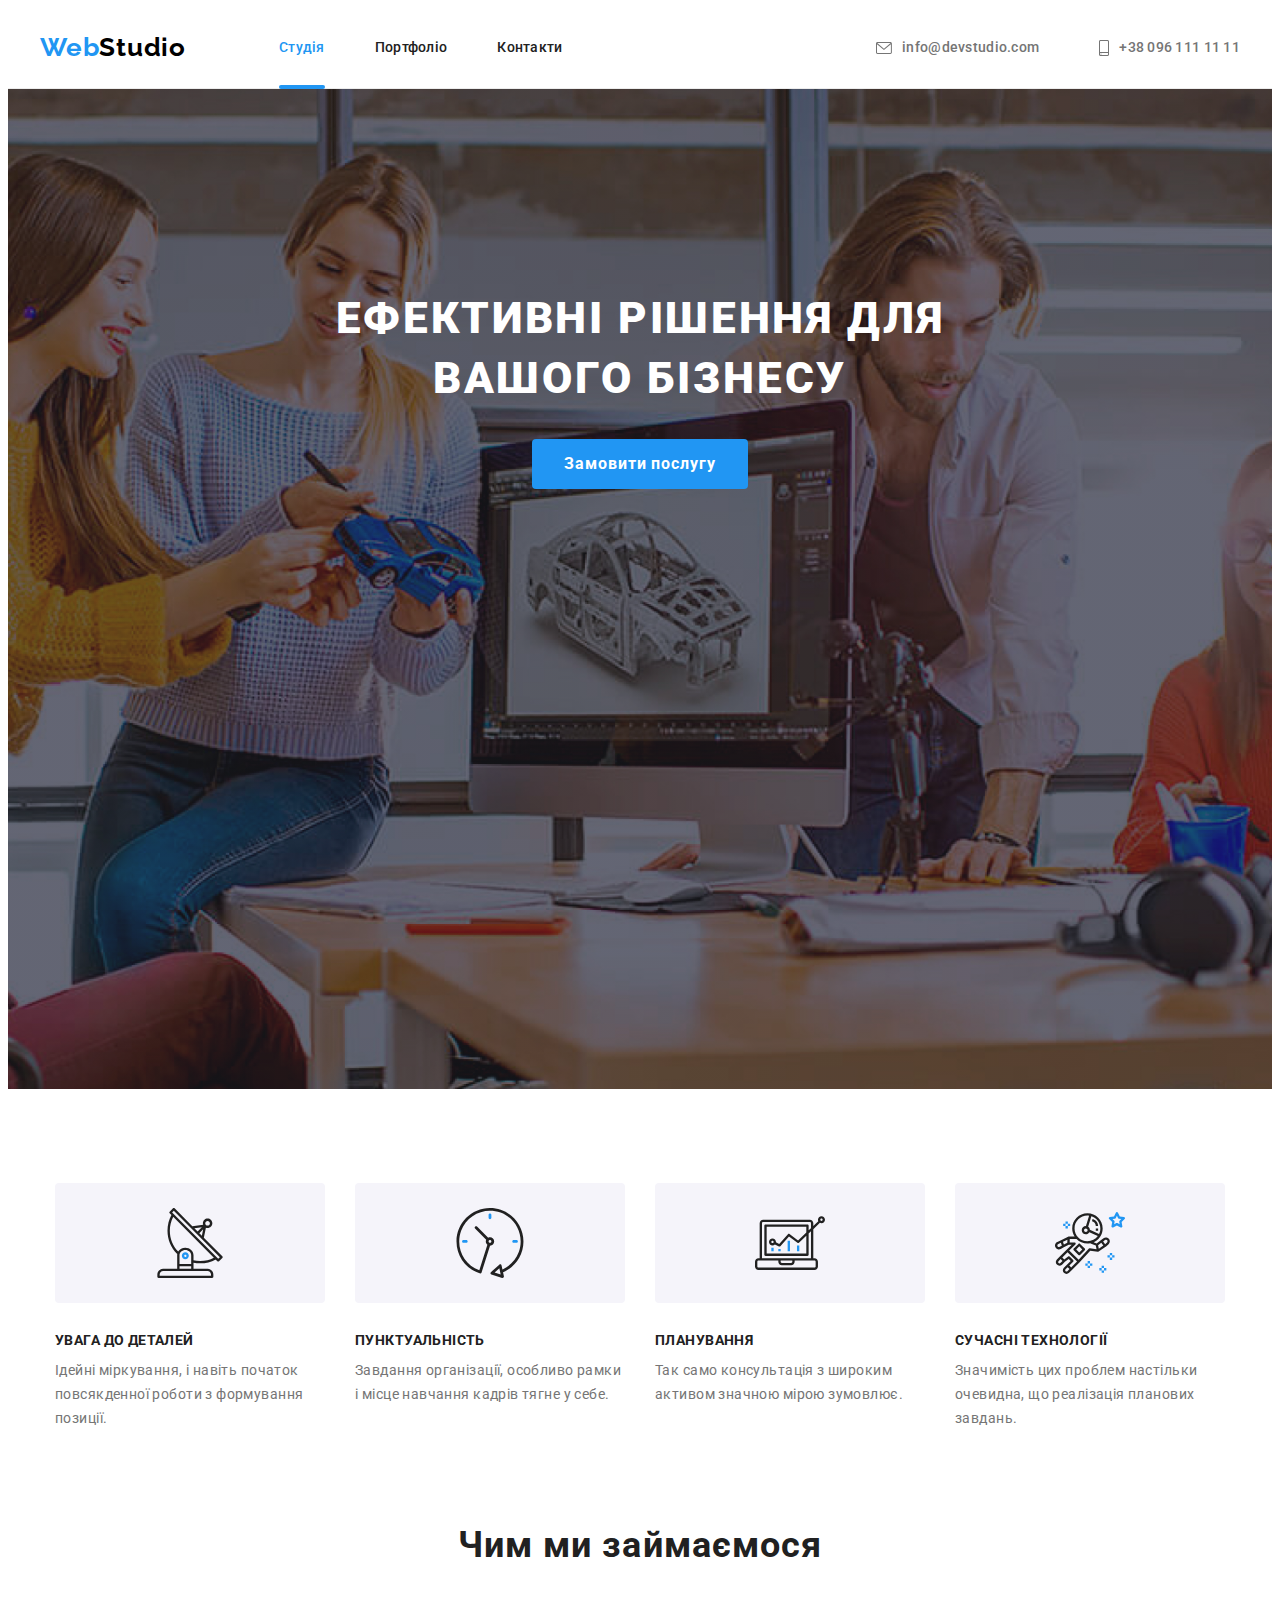
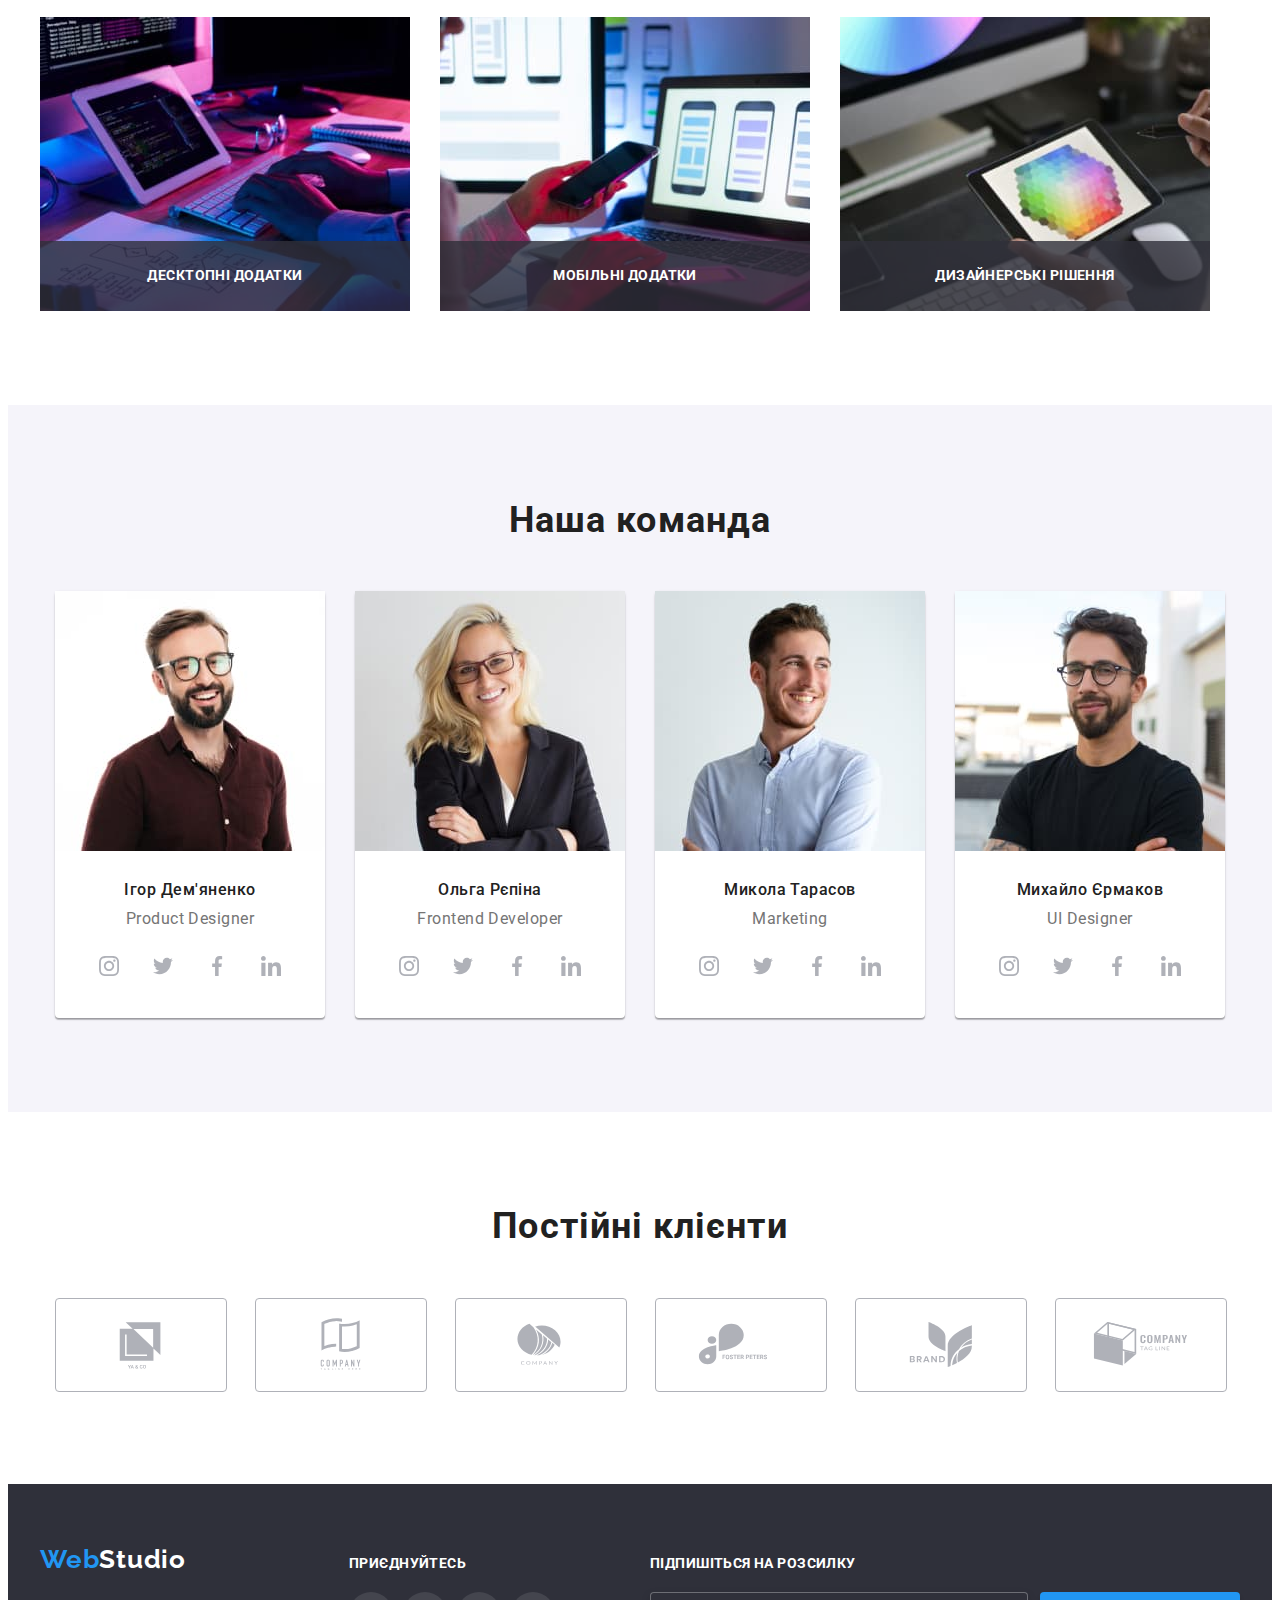
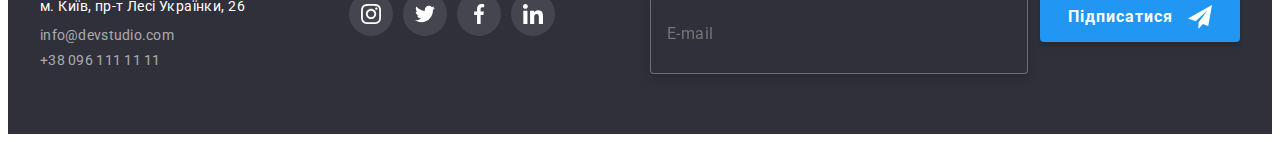
==== commit 0ffd8893: "new" ====
--- a/index.html
+++ b/index.html
@@ -67,12 +67,12 @@
         </nav>
         <ul class="header-contact">
           <li class="header-contact__item">
-            <a href="mailto:info@devstudio.com" class="header-contact__link"
+            <a href="mailto:info@devstudio.com" class="header-contact__link mail"
               ><svg class="header-contact__icon" width="16" height="12">
                 <use xlink:href="./images/symbol-defs.svg#email"></use></svg>info@devstudio.com</a>
           </li>
           <li class="header-contact__item">
-            <a href="tel:+380961111111" class="header-contact__link"
+            <a href="tel:+380961111111" class="header-contact__link tel"
               ><svg class="header-contact__icon" width="10" height="16">
                 <use xlink:href="./images/symbol-defs.svg#phone"></use></svg>+38 096 111 11 11</a>
           </li>
@@ -190,25 +190,49 @@
           <ul class="services__list">
             <li class="services__item">
               <div class="services__box-imgtext">
-                <img src="./images/desktop/img.jpg" class="services__works-foto" alt="чоловічі руки пишуть код" width="370" height="294" />
+                <!-- <img src="./images/desktop/img.jpg" class="services__works-foto" alt="чоловічі руки пишуть код" width="370" height="294" /> -->
+                <picture>
+                <source
+                  srcset="
+                    ./images/desktop/work-desk-1.jpg 1x, 
+                    ./images/desktop/work-desk-1-2x.jpg 2x"
+                  media="(min-width: 1200px)"/>
+                <img src="./images/desktop/work-desk-1.jpg" class="services__works-foto" alt="чоловічі руки пишуть код" />
+              </picture>
                 <p class="services__imgtext">Десктопні додатки</p>
               </div>
             </li>
             <li class="services__item">
               <div class="services__box-imgtext">
-                <img src="./images/desktop/img(1).jpg" class="services__works-foto" alt="жіночі руки тримають телефон" width="370" height="294" />
+                <!-- <img src="./images/desktop/img(1).jpg" class="services__works-foto" alt="жіночі руки тримають телефон" width="370" height="294" /> -->
+                <picture>
+                <source
+                  srcset="
+                    ./images/desktop/work-desk-2.jpg 1x, 
+                    ./images/desktop/work-desk-2-2x.jpg 2x"
+                  media="(min-width: 1200px)"/>
+                <img src="./images/desktop/work-desk-2.jpg" class="services__works-foto" alt="жіночі руки тримають телефон" />
+              </picture>
                 <p class="services__imgtext">Мобільні додатки</p>
               </div>
             </li>
             <li class="services__item">
               <div class="services__box-imgtext">
-                <img
+                <!-- <img
                   src="./images/desktop/img(2).jpg"
                   class="services__works-foto"
                   alt="жіночі руки тримають планшет та малюють на ньому"
                   width="370"
                   height="294"
-                />
+                /> -->
+                <picture>
+                <source
+                  srcset="
+                    ./images/desktop/work-desk-3.jpg 1x, 
+                    ./images/desktop/work-desk-3-2x.jpg 2x"
+                  media="(min-width: 1200px)"/>
+                <img src="./images/desktop/work-desk-3.jpg" class="services__works-foto" alt="жіночі руки тримають планшет та малюють на ньому" />
+              </picture>
                 <p class="services__imgtext">Дизайнерські рішення</p>
               </div>
             </li>
@@ -482,6 +506,7 @@
     </main>
     <footer class="footer">
       <div class="container footer__container">
+      <div class="footer__container-info">
         <div class="footer__container-addr">
           <a href="./index.html" class="footer__logo" lang="en"><span class="logo-web">Web</span>Studio</a>
           <address class="footer__address">
@@ -525,6 +550,7 @@
             </li>
           </ul>
         </div>
+      </div>
         <div class="footer__subscribe">
           <p class="footer__subscribe-title">Підпишіться на розсилку</p>
           <form action="#" class="footer__subscribe-form">
@@ -540,4 +566,4 @@
     </footer>
     <script src="./js/modal.js"></script>
   </body>
-</html>
+</html>--- a/css/main.min.css
+++ b/css/main.min.css
@@ -1 +1 @@
-body{background-color:#fff;color:#757575;font-family:roboto,sans-serif}ul{list-style:none;margin:0;padding:0}.container{padding-left:15px;padding-right:15px;margin-left:auto;margin-right:auto}@media screen and (min-width: 480px){.container{width:480px}}@media screen and (min-width: 768px){.container{width:768px}}@media screen and (min-width: 1200px){.container{width:1200px}}h1,h2,h3,h4,h5,h6,p{margin:0}img{display:block;max-width:100%;height:auto}section{padding-top:60px;padding-bottom:60px}@media screen and (min-width: 1200px){section{padding-top:94px;padding-bottom:94px}}.header{background-color:#fff;border-bottom:1px solid #ececec}.header__container{display:-webkit-box;display:-ms-flexbox;display:flex}@media screen and (min-width: 768px){.header__container{display:-webkit-box;display:-ms-flexbox;display:flex;-webkit-box-align:center;-ms-flex-align:center;align-items:center}}nav{display:none}@media screen and (min-width: 768px){nav{display:-webkit-box;display:-ms-flexbox;display:flex}}@media screen and (min-width: 1200px){nav{-webkit-box-pack:center;-ms-flex-pack:center;justify-content:center}}@media screen and (min-width: 1200px){.header__item{margin-right:50px}.header__item:last-child{margin-right:0}}.logo{padding-top:16px;padding-bottom:16px;padding-left:15px;font-family:Raleway;display:-webkit-inline-box;display:-ms-inline-flexbox;display:inline-flex;font-weight:700;font-size:24px;line-height:1.19;letter-spacing:.03em;color:#000;text-decoration:none}@media screen and (min-width: 768px){.logo{margin-right:88px;padding-top:26px;padding-bottom:26px}}@media screen and (min-width: 1200px){.logo{margin-right:93px;font-size:26px}}.logo-web{color:#2196f3}.menu-button{display:inline-block;margin:0;margin-left:auto;padding:0;border:none;color:#212121;background-color:rgba(0,0,0,0);cursor:pointer;-webkit-transition:fill color 250ms cubic-bezier(0.4, 0, 0.2, 1);transition:fill color 250ms cubic-bezier(0.4, 0, 0.2, 1)}.menu-button:hover,.menu-button:focus{fill:#2196f3}@media screen and (min-width: 768px){.menu-button{display:none}}.mobmodal-modal{z-index:5;position:absolute;top:50%;left:50%;-webkit-transform:translate(-50%, -50%);transform:translate(-50%, -50%);width:100%;height:100%;max-width:480px;background:#fff;-webkit-box-shadow:0px 1px 3px rgba(0,0,0,.12),0px 1px 1px rgba(0,0,0,.14),0px 2px 1px rgba(0,0,0,.2);box-shadow:0px 1px 3px rgba(0,0,0,.12),0px 1px 1px rgba(0,0,0,.14),0px 2px 1px rgba(0,0,0,.2);-webkit-transition:-webkit-transform 500ms ease-in-out;transition:-webkit-transform 500ms ease-in-out;transition:transform 500ms ease-in-out;transition:transform 500ms ease-in-out, -webkit-transform 500ms ease-in-out;padding:40px}@media screen and (min-width: 768px){.mobmodal-modal{display:none}}.modal__btnmob{position:absolute;top:10px;right:15px;display:-webkit-box;display:-ms-flexbox;display:flex;-webkit-box-align:center;-ms-flex-align:center;align-items:center;-webkit-box-pack:center;-ms-flex-pack:center;justify-content:center;width:40px;height:40px;border:#fff;background:#fff;cursor:pointer}.modal__btnmob>.modal-btn__icon{fill:#000;-webkit-transition:fill 250ms cubic-bezier(0.4, 0, 0.2, 1);transition:fill 250ms cubic-bezier(0.4, 0, 0.2, 1)}.modal__btnmob:hover .modal-btn__icon,.modal__btnmob:focus .modal-btn__icon{fill:#2196f3}.mobmodal-nav__item{margin-bottom:32px}.mobmodal-nav__item:last-child{margin-bottom:306px}.mobmodal-nav__link-act{text-decoration:none;color:#2196f3;font-size:40px;font-family:"Roboto";font-style:normal;letter-spacing:.02em}.mobmodal-nav__link{text-decoration:none;color:#212121;font-size:40px;font-family:"Roboto";font-style:normal;letter-spacing:.02em}.mobmodal-adr{margin-top:auto}.mobmodal-adr__item{margin-bottom:32px}.mobmodal-adr__item:last-child{margin-bottom:64px}.mobmodal-adr__link-tel{text-decoration:none;font-size:34px;line-height:1.18;color:#2196f3;letter-spacing:.02em}.mobmodal-adr__link{text-decoration:none;font-size:24px;line-height:1.16;color:#757575;letter-spacing:.02em}.mobmodal{display:-webkit-box;display:-ms-flexbox;display:flex;margin-top:auto;margin-bottom:48px}.mobmodal__item{padding:0 10px;border-right:1px solid rgba(33,33,33,.2)}.mobmodal__item:last-child{padding-right:0;border-right:0}.mobmodal__item:first-child{padding-left:0}.mobmodal__link{color:#2196f3;text-decoration:none;font-size:18px;line-height:1.22;letter-spacing:.02em}nav{display:none}@media screen and (min-width: 768px){nav{display:-webkit-box;display:-ms-flexbox;display:flex}}@media screen and (min-width: 1200px){nav{-webkit-box-pack:center;-ms-flex-pack:center;justify-content:center}}@media screen and (min-width: 768px){.header__item{margin-right:50px}.header__item:last-child{margin-right:0}}@media screen and (min-width: 768px){.header__list{display:-webkit-box;display:-ms-flexbox;display:flex;-webkit-box-orient:horizontal;-webkit-box-direction:normal;-ms-flex-direction:row;flex-direction:row}}.header__link,.header__link--act{padding-top:32px;padding-bottom:32px;font-size:14px;font-weight:500;line-height:1.14;letter-spacing:.02em;color:#212121;text-decoration:none;-webkit-transition:color 250ms cubic-bezier(0.4, 0, 0.2, 1);transition:color 250ms cubic-bezier(0.4, 0, 0.2, 1)}.header__link:hover,.header__link--act:hover,.header__link:focus,.header__link--act:focus{color:#2196f3}@media screen and (min-width: 1200px){.header__link,.header__link--act{display:inline-block}}.header__link--act{color:#2196f3;position:relative}.header__link--act:hover,.header__link--act:focus{color:#2196f3}.header__link--act::after{content:"";position:absolute;bottom:-1px;left:0;display:block;width:100%;height:4px;background-color:#2196f3;border-radius:2px}.header-contact{display:none}@media screen and (min-width: 768px){.header-contact{display:-webkit-box;display:-ms-flexbox;display:flex;-webkit-box-orient:vertical;-webkit-box-direction:normal;-ms-flex-direction:column;flex-direction:column;margin-left:auto;gap:10px}}@media screen and (min-width: 1200px){.header-contact{margin-left:auto;-webkit-box-orient:horizontal;-webkit-box-direction:normal;-ms-flex-direction:row;flex-direction:row}}@media screen and (min-width: 1200px){.header-contact__item{margin-right:50px}.header-contact__item:last-child{margin-right:0}}.header-contact__link{font-size:14px;font-weight:500;line-height:1.14;letter-spacing:.02em;color:#757575;text-decoration:none;-webkit-transition:color 250ms cubic-bezier(0.4, 0, 0.2, 1);transition:color 250ms cubic-bezier(0.4, 0, 0.2, 1)}.header-contact__link:hover,.header-contact__link:focus{color:#2196f3}.header-contact__link:hover .header-contact__icon,.header-contact__link:focus .header-contact__icon{fill:#2196f3}@media screen and (min-width: 1200px){.header-contact__link{display:-webkit-box;display:-ms-flexbox;display:flex;-webkit-box-align:center;-ms-flex-align:center;align-items:center;padding-top:32px;padding-bottom:32px}}.header-contact__icon{fill:#757575;margin-right:10px;-webkit-transition:fill 250ms cubic-bezier(0.4, 0, 0.2, 1);transition:fill 250ms cubic-bezier(0.4, 0, 0.2, 1)}.hero{padding-top:118px;padding-bottom:118px}@media screen and (min-width: 1200px){.hero{padding-top:200px;padding-bottom:200px}}.hero__container{padding-left:15px;padding-right:15px;margin-left:auto;margin-right:auto;text-align:center;width:360px}@media screen and (min-width: 1200px){.hero__container{width:700px}}.bg-hero{background-image:-webkit-gradient(linear, left top, right top, from(rgba(47, 48, 58, 0.4)), to(rgba(47, 48, 58, 0.4))),url(../images/mobile/Img-bg-mob.jpg);background-image:linear-gradient(to right, rgba(47, 48, 58, 0.4), rgba(47, 48, 58, 0.4)),url(../images/mobile/Img-bg-mob.jpg);background-image:-webkit-gradient(linear, left top, right top, from(rgba(47, 48, 58, 0.4)), to(rgba(47, 48, 58, 0.4))),url(../images/mobile/Img-bg-mob2x.jpg);background-image:linear-gradient(to right, rgba(47, 48, 58, 0.4), rgba(47, 48, 58, 0.4)),url(../images/mobile/Img-bg-mob2x.jpg);background-repeat:no-repeat;background-position:center;background-size:cover;background-color:#2f303a;margin-left:auto;margin-right:auto;max-width:480px;min-height:400px}@media screen and (min-width: 768px){.bg-hero{max-width:768px;min-height:400px;background-image:-webkit-gradient(linear, left top, right top, from(rgba(47, 48, 58, 0.4)), to(rgba(47, 48, 58, 0.4))),url(../images/tablet/Img-bg-tabl.jpg);background-image:linear-gradient(to right, rgba(47, 48, 58, 0.4), rgba(47, 48, 58, 0.4)),url(../images/tablet/Img-bg-tabl.jpg);background-image:-webkit-gradient(linear, left top, right top, from(rgba(47, 48, 58, 0.4)), to(rgba(47, 48, 58, 0.4))),url(../images/tablet/Img-bg-tabl2x.jpg);background-image:linear-gradient(to right, rgba(47, 48, 58, 0.4), rgba(47, 48, 58, 0.4)),url(../images/tablet/Img-bg-tabl2x.jpg)}}@media screen and (min-width: 1200px){.bg-hero{max-width:1600px;min-height:600px;background-image:-webkit-gradient(linear, left top, right top, from(rgba(47, 48, 58, 0.4)), to(rgba(47, 48, 58, 0.4))),url(../images/desktop/Img-bg-dest.jpg);background-image:linear-gradient(to right, rgba(47, 48, 58, 0.4), rgba(47, 48, 58, 0.4)),url(../images/desktop/Img-bg-dest.jpg);background-image:-webkit-gradient(linear, left top, right top, from(rgba(47, 48, 58, 0.4)), to(rgba(47, 48, 58, 0.4))),url(../images/desktop/Img-bg-dest2x.jpg);background-image:linear-gradient(to right, rgba(47, 48, 58, 0.4), rgba(47, 48, 58, 0.4)),url(../images/desktop/Img-bg-dest2x.jpg)}}.hero__slogan{font-size:26px;font-weight:900;line-height:1.6;letter-spacing:.06em;margin-bottom:30px;text-transform:uppercase;color:#fff}@media screen and (min-width: 1200px){.hero__slogan{font-size:44px;line-height:1.36}}.hero__button{font-family:inherit;font-size:16px;font-weight:700;line-height:1.87;letter-spacing:.06em;border-radius:4px;padding:10px 32px;display:inline-block;min-width:200px;text-align:center;border:0px;cursor:pointer;color:#fff;background-color:#2196f3;-webkit-transition:background-color 250ms cubic-bezier(0.4, 0, 0.2, 1);transition:background-color 250ms cubic-bezier(0.4, 0, 0.2, 1)}.hero__button:hover,.hero__button:focus{background-color:#188ce8}@media screen and (min-width: 1200px){.hero__button{min-width:216px}}.backdrop{z-index:5;position:fixed;top:0;left:0;width:100%;height:100%;background:rgba(0,0,0,.2);opacity:1;-webkit-transition:opacity 1400ms linear,visibility 1400ms linear;transition:opacity 1400ms linear,visibility 1400ms linear}.backdrop.is-hidden{opacity:0;visibility:hidden;pointer-events:none}.backdrop.is-hidden .modal{opacity:0;visibility:hidden;pointer-events:none;-webkit-transform:translate(-50%, -50%) scale(1) rotate(0deg);transform:translate(-50%, -50%) scale(1) rotate(0deg);-webkit-transition:opacity 1400ms linear,visibility 1400ms linear;transition:opacity 1400ms linear,visibility 1400ms linear}.modal{z-index:5;position:absolute;top:50%;left:50%;-webkit-transform:translate(-50%, -50%);transform:translate(-50%, -50%);width:450px;height:609px;background:#fff;-webkit-box-shadow:0px 1px 3px rgba(0,0,0,.12),0px 1px 1px rgba(0,0,0,.14),0px 2px 1px rgba(0,0,0,.2);box-shadow:0px 1px 3px rgba(0,0,0,.12),0px 1px 1px rgba(0,0,0,.14),0px 2px 1px rgba(0,0,0,.2);border-radius:4px;-webkit-transition:-webkit-transform 500ms ease-in-out;transition:-webkit-transform 500ms ease-in-out;transition:transform 500ms ease-in-out;transition:transform 500ms ease-in-out, -webkit-transform 500ms ease-in-out;padding:40px}@media screen and (min-width: 1200px){.modal{width:528px;height:581px}}.modal__btn{position:absolute;top:8px;right:8px;display:-webkit-box;display:-ms-flexbox;display:flex;-webkit-box-align:center;-ms-flex-align:center;align-items:center;-webkit-box-pack:center;-ms-flex-pack:center;justify-content:center;width:30px;height:30px;background:#fff;border:1px solid rgba(0,0,0,.1);border-radius:50%;cursor:pointer}.modal__btn>.modal-btn__icon{fill:#000;-webkit-transition:fill 250ms cubic-bezier(0.4, 0, 0.2, 1);transition:fill 250ms cubic-bezier(0.4, 0, 0.2, 1)}.modal__btn:hover .modal-btn__icon,.modal__btn:focus .modal-btn__icon{fill:#2196f3}.register-form__visually-hidden{position:absolute;width:1px;height:1px;margin:-1px;border:0;padding:0;white-space:nowrap;-webkit-clip-path:inset(100%);clip-path:inset(100%);clip:rect(0 0 0 0);overflow:hidden}.register-form__heading{display:block;text-align:center;font-size:20px;margin-bottom:12px;color:#212121;line-height:1.5;letter-spacing:.03em}@media screen and (min-width: 1200px){.register-form__heading{line-height:1.15}}.register-form__group{margin-bottom:20px}.register-form__label{position:relative;display:block;margin-bottom:10px}.register-form__label:last-child{margin-bottom:0}.register-form__name{display:block;font-size:12px;margin-bottom:4px;line-height:1.1666666667}.register-form__input{width:100%;display:block;height:40px;padding-left:42px;padding-right:42px;border:1px solid rgba(33,33,33,.2);border-radius:4px;outline:rgba(0,0,0,0);-webkit-transition:border-color 400ms;transition:border-color 400ms}.register-form__input:focus,.register-form__input:hover{border-color:#2196f3}.register-form__input:focus~.register-form__icon,.register-form__input:hover~.register-form__icon{fill:#2196f3}.register-form__icon{position:absolute;fill:#212121;top:50%;left:10px;-webkit-transition:fill 400ms;transition:fill 400ms}.register-form__title{display:block;font-size:14px;margin-bottom:4px}.register-form__message{display:block;width:100%;height:120px;padding:18px;font-size:14px;resize:none;outline:rgba(0,0,0,0);border:1px solid rgba(33,33,33,.2);border-radius:4px}.register-form__message::-webkit-input-placeholder{font-size:12px}.register-form__message::-moz-placeholder{font-size:12px}.register-form__message:-ms-input-placeholder{font-size:12px}.register-form__message::-ms-input-placeholder{font-size:12px}.register-form__message::placeholder{font-size:12px}.register-form__message:hover,.register-form__message:focus{border-color:#2196f3}.register-form__agreement{display:-webkit-box;display:-ms-flexbox;display:flex;-webkit-box-align:center;-ms-flex-align:center;align-items:center;-webkit-box-pack:center;-ms-flex-pack:center;justify-content:center;gap:10px;margin-bottom:30px}.register-form__icon-checked{opacity:0;fill:#188ce8;-webkit-transition:opacity 400ms;transition:opacity 400ms}.register-form__checkbox:checked+.register-form__agreement-icons .register-form__icon-checked{opacity:1}.register-form__icon-unchecked{-webkit-transition:opacity 400ms;transition:opacity 400ms}.register-form__checkbox:checked+.register-form__agreement-icons .register-form__icon-unchecked{opacity:0}.register-form__checkbox+.register-form__agreement-icons .register-form__icon-unchecked{-webkit-transition:opacity 250ms cubic-bezier(0.4, 0, 0.2, 1);transition:opacity 250ms cubic-bezier(0.4, 0, 0.2, 1)}.register-form__checkbox:focus+.register-form__agreement-icons .register-form__icon-unchecked{opacity:0}.register-form__checkbox:focus+.register-form__agreement-icons{border-radius:2px;border:2px solid #188ce8}.register-form__checkbox:focus+.register-form__agreement-icons{-webkit-transition:border 250ms cubic-bezier(0.4, 0, 0.2, 1);transition:border 250ms cubic-bezier(0.4, 0, 0.2, 1)}.register-form__desc{font-size:12px;-webkit-user-select:none;-moz-user-select:none;-ms-user-select:none;user-select:none}@media screen and (min-width: 1200px){.register-form__desc{font-size:14px}}.register-form__link{color:#2196f3}.register-form__btn{font-family:inherit;font-size:16px;font-weight:700;line-height:1.87;letter-spacing:.06em;border-radius:4px;padding:10px 52px;min-width:200px;min-height:50px;text-align:center;border:0px;cursor:pointer;color:#fff;background-color:#2196f3;-webkit-transition:background-color 250ms cubic-bezier(0.4, 0, 0.2, 1);transition:background-color 250ms cubic-bezier(0.4, 0, 0.2, 1);display:block;margin:0 auto}.register-form__btn:hover,.register-form__btn:focus{background-color:#188ce8}.feature{width:1200}.feature__hiden-txt{position:absolute;width:1px;height:1px;margin:-1px;border:0;padding:0;white-space:nowrap;-webkit-clip-path:inset(100%);clip-path:inset(100%);clip:rect(0 0 0 0);overflow:hidden}@media screen and (min-width: 768px){.feature__list{display:-webkit-box;display:-ms-flexbox;display:flex;-webkit-box-align:center;-ms-flex-align:center;align-items:center;-webkit-box-pack:center;-ms-flex-pack:center;justify-content:center;-ms-flex-wrap:wrap;flex-wrap:wrap;margin:-15px}}@media screen and (min-width: 1200px){.feature__list{display:-webkit-inline-box;display:-ms-inline-flexbox;display:inline-flex;-ms-flex-wrap:nowrap;flex-wrap:nowrap;-webkit-box-align:stretch;-ms-flex-align:stretch;align-items:stretch}}@media screen and (min-width: 768px){.feature__item{width:calc((100% - 60px)/2);margin:15px}}@media screen and (min-width: 1200px){.feature__item{-ms-flex-preferred-size:270px;flex-basis:270px;margin:0 30px 0 0}.feature__item:last-child{margin-right:0}}.feature__directions-link{display:-webkit-box;display:-ms-flexbox;display:flex;-webkit-box-align:center;-ms-flex-align:center;align-items:center;-webkit-box-pack:center;-ms-flex-pack:center;justify-content:center;height:120px;background:#f5f4fa;border-radius:4px;margin-bottom:30px}@media screen and (min-width: 768px){.feature__directions-link{width:354px}}@media screen and (min-width: 1200px){.feature__directions-link{width:270px}}.feature__directions-icon{fill:#afb1b8}.feature__title{margin-top:0;margin-bottom:10px;font-size:14px;font-weight:700;line-height:1.14;letter-spacing:.03em;color:#212121;text-transform:uppercase}.feature__txt{margin-top:0;margin-bottom:0;font-size:14px;line-height:1.71;letter-spacing:.03em;color:#757575}.services{display:none;padding-top:0}@media screen and (min-width: 1200px){.services{display:block}}.services__title{margin-bottom:50px;font-size:36px;font-weight:700;line-height:1.16;letter-spacing:.03em;text-align:center;color:#212121}.services__list{display:-webkit-box;display:-ms-flexbox;display:flex;gap:30px}.services__item{display:-webkit-box;display:-ms-flexbox;display:flex}.services__box-imgtext{position:relative}.services__imgtext{position:absolute;bottom:0;width:370px;height:70px;display:-webkit-box;display:-ms-flexbox;display:flex;-webkit-box-pack:center;-ms-flex-pack:center;justify-content:center;-webkit-box-align:center;-ms-flex-align:center;align-items:center;font-weight:700;font-size:14px;line-height:1.14;text-align:center;letter-spacing:.03em;text-transform:uppercase;color:#fff;background:rgba(47,48,58,.8)}.team{text-align:center;background-color:#f5f4fa}.team__title{margin-bottom:30px;font-size:28px;font-weight:700;line-height:1.17;letter-spacing:.03em;text-align:center;color:#212121}@media screen and (min-width: 1200px){.team__title{margin-bottom:50px;font-size:36px}}.team__list{margin-left:auto;margin-right:auto;-webkit-box-align:center;-ms-flex-align:center;align-items:center;-webkit-box-pack:center;-ms-flex-pack:center;justify-content:center;display:-webkit-box;display:-ms-flexbox;display:flex;-ms-flex-wrap:wrap;flex-wrap:wrap}@media screen and (min-width: 768px){.team__list{gap:30px}}@media screen and (min-width: 1200px){.team__list{gap:30px;-ms-flex-wrap:nowrap;flex-wrap:nowrap}}.team__item{background-color:#fff;border-radius:4px;width:450px;-webkit-box-shadow:0px 1px 3px rgba(0,0,0,.12),0px 1px 1px rgba(0,0,0,.14),0px 2px 1px rgba(0,0,0,.2);box-shadow:0px 1px 3px rgba(0,0,0,.12),0px 1px 1px rgba(0,0,0,.14),0px 2px 1px rgba(0,0,0,.2);margin-bottom:15px}@media screen and (min-width: 768px){.team__item{width:354px}}@media screen and (min-width: 1200px){.team__item{margin-bottom:0;width:270px}.team__item:last-child{margin-right:0}}.team__foto{margin-top:0;width:100%}.team__box{display:-webkit-box;display:-ms-flexbox;display:flex;-webkit-box-orient:vertical;-webkit-box-direction:normal;-ms-flex-direction:column;flex-direction:column;padding:30px}.team__works-name{margin-bottom:10px;font-size:16px;font-weight:500;line-height:1.18;letter-spacing:.03em;color:#212121}.team__works-profession{font-size:16px;line-height:1.18;letter-spacing:.03em;margin-bottom:16px}.team__socnet-list{display:-webkit-box;display:-ms-flexbox;display:flex;-webkit-box-pack:center;-ms-flex-pack:center;justify-content:center}.team__socnet-item{width:44px;height:44px;margin-right:10px}.team__socnet-item:last-child{margin-right:0px}.team__socnet-link{display:-webkit-box;display:-ms-flexbox;display:flex;-webkit-box-align:center;-ms-flex-align:center;align-items:center;-webkit-box-pack:center;-ms-flex-pack:center;justify-content:center;width:100%;height:100%;border-radius:50%;background-color:#fff;fill:#afb1b8;-webkit-transition:background-color 250ms cubic-bezier(0.4, 0, 0.2, 1),fill 250ms cubic-bezier(0.4, 0, 0.2, 1);transition:background-color 250ms cubic-bezier(0.4, 0, 0.2, 1),fill 250ms cubic-bezier(0.4, 0, 0.2, 1)}.team__socnet-link:hover,.team__socnet-link:focus{background-color:#2196f3;color:#fff;cursor:pointer}.team__socnet-link:hover .team__socnet-icon,.team__socnet-link:focus .team__socnet-icon{fill:#fff}.team__socnet-icon{fill:#afb1b8;-webkit-transition:fill 250ms cubic-bezier(0.4, 0, 0.2, 1);transition:fill 250ms cubic-bezier(0.4, 0, 0.2, 1)}.client__title{margin-bottom:30px;font-size:36px;font-weight:700;line-height:1.16;letter-spacing:.03em;text-align:center;color:#212121}@media screen and (min-width: 1200px){.client__title{margin-bottom:50px;font-size:36px}}.client__list{display:-webkit-box;display:-ms-flexbox;display:flex;-webkit-box-pack:center;-ms-flex-pack:center;justify-content:center;-ms-flex-wrap:wrap;flex-wrap:wrap;gap:30px}.client__item{width:calc((100% - 30px)/2);height:92px}@media screen and (min-width: 768px){.client__item{width:226px}}@media screen and (min-width: 1200px){.client__item{width:170px}}.client__link{display:-webkit-box;display:-ms-flexbox;display:flex;-webkit-box-align:center;-ms-flex-align:center;align-items:center;-webkit-box-pack:center;-ms-flex-pack:center;justify-content:center;width:100%;height:100%;outline:rgba(0,0,0,0);border:1px solid #afb1b8;border-radius:4px;background-color:#fff;-webkit-transition:border-color 250ms cubic-bezier(0.4, 0, 0.2, 1),fill 250ms cubic-bezier(0.4, 0, 0.2, 1);transition:border-color 250ms cubic-bezier(0.4, 0, 0.2, 1),fill 250ms cubic-bezier(0.4, 0, 0.2, 1)}.client__link:hover,.client__link:focus{border:1px solid #2196f3}.client__link:hover .client__logo,.client__link:focus .client__logo{fill:#2196f3}.client__logo{fill:#afb1b8;-webkit-transition:fill 250ms cubic-bezier(0.4, 0, 0.2, 1);transition:fill 250ms cubic-bezier(0.4, 0, 0.2, 1)}.footer{padding-bottom:60px;padding-top:60px;background-color:#2f303a}@media screen and (min-width: 768px){.footer__container{display:-webkit-box;display:-ms-flexbox;display:flex;-ms-flex-wrap:wrap;flex-wrap:wrap;-webkit-box-pack:center;-ms-flex-pack:center;justify-content:center}}@media screen and (min-width: 1200px){.footer__container{display:-webkit-box;display:-ms-flexbox;display:flex;-webkit-box-align:baseline;-ms-flex-align:baseline;align-items:baseline}}@media screen and (max-width: 767px){.footer__container-addr{display:-webkit-box;display:-ms-flexbox;display:flex;-webkit-box-orient:vertical;-webkit-box-direction:normal;-ms-flex-direction:column;flex-direction:column;-webkit-box-align:center;-ms-flex-align:center;align-items:center;margin-bottom:60px}}@media screen and (max-width: 1199px){.footer__container-addr{margin-bottom:60px}}.footer__logo{display:-webkit-box;display:-ms-flexbox;display:flex;margin-bottom:20px;font-family:raleway;font-size:24px;font-weight:700;line-height:1.19;letter-spacing:.03em;color:#fff;text-decoration:none;-webkit-box-pack:center;-ms-flex-pack:center;justify-content:center}@media screen and (min-width: 1200px){.footer__logo{margin-right:93px;font-size:26px}}.footer__address{font-style:normal}.footer__item{margin-bottom:9px;display:-webkit-box;display:-ms-flexbox;display:flex;-webkit-box-orient:vertical;-webkit-box-direction:normal;-ms-flex-direction:column;flex-direction:column}.footer__item:last-child{margin-bottom:0}.footer__map{font-size:14px;line-height:1.71;letter-spacing:.03em;color:#fff;text-decoration:none;-webkit-transition:color 250ms cubic-bezier(0.4, 0, 0.2, 1);transition:color 250ms cubic-bezier(0.4, 0, 0.2, 1)}.footer__map:hover,.footer__map:focus{color:#2196f3}.footer__contact{font-size:14px;font-weight:400;line-height:1.14;letter-spacing:.02em;color:rgba(255,255,255,.6);text-decoration:none;-webkit-transition:color 250ms cubic-bezier(0.4, 0, 0.2, 1);transition:color 250ms cubic-bezier(0.4, 0, 0.2, 1)}.footer__contact:hover,.footer__contact:focus{color:#2196f3}@media screen and (max-width: 1199px){.footer__contact{margin-left:auto;margin-right:auto}}@media screen and (max-width: 767px){.footer__goin{display:-webkit-box;display:-ms-flexbox;display:flex;-webkit-box-orient:vertical;-webkit-box-direction:normal;-ms-flex-direction:column;flex-direction:column;-webkit-box-align:center;-ms-flex-align:center;align-items:center}}@media screen and (min-width: 768px){.footer__goin{margin-left:160px;margin-top:5px}}@media screen and (min-width: 1200px){.footer__goin{margin-left:70px}}.footer__title{font-weight:700;font-size:14px;line-height:1.14;letter-spacing:.03em;text-transform:uppercase;color:#fff;margin-bottom:20px}.footer__soc-list{display:-webkit-box;display:-ms-flexbox;display:flex;-webkit-box-pack:normal;-ms-flex-pack:normal;justify-content:normal}@media screen and (max-width: 767px){.footer__soc-list{margin-bottom:60px}}.footer__soc-item{width:44px;height:44px;margin-right:10px}.footer__soc-item:last-child{margin-right:0px}.footer__soc-link{display:-webkit-box;display:-ms-flexbox;display:flex;-webkit-box-align:center;-ms-flex-align:center;align-items:center;-webkit-box-pack:center;-ms-flex-pack:center;justify-content:center;width:100%;height:100%;border-radius:50%;background-color:rgba(255,255,255,.1);-webkit-transition:background-color 250ms cubic-bezier(0.4, 0, 0.2, 1);transition:background-color 250ms cubic-bezier(0.4, 0, 0.2, 1)}.footer__soc-link:hover,.footer__soc-link:focus{background-color:#2196f3;cursor:pointer}.footer__soc-link:hover .footer__soc-icon,.footer__soc-link:focus .footer__soc-icon{fill:#fff}.footer__soc-icon{fill:#fff;-webkit-transition:fill 250ms cubic-bezier(0.4, 0, 0.2, 1);transition:fill 250ms cubic-bezier(0.4, 0, 0.2, 1)}@media screen and (max-width: 767px){.footer__subscribe{display:-webkit-box;display:-ms-flexbox;display:flex;-webkit-box-orient:vertical;-webkit-box-direction:normal;-ms-flex-direction:column;flex-direction:column}}@media screen and (max-width: 1199px){.footer__subscribe{display:-webkit-box;display:-ms-flexbox;display:flex;-webkit-box-orient:vertical;-webkit-box-direction:normal;-ms-flex-direction:column;flex-direction:column;-webkit-box-align:center;-ms-flex-align:center;align-items:center}}@media screen and (min-width: 1200px){.footer__subscribe{margin-left:auto}}.footer__subscribe-title{font-weight:700;font-size:14px;line-height:1.14;letter-spacing:.03em;text-transform:uppercase;color:#fff;margin-bottom:20px}@media screen and (max-width: 767px){.footer__subscribe-title{-webkit-box-pack:center;-ms-flex-pack:center;justify-content:center;display:-webkit-box;display:-ms-flexbox;display:flex}}@media screen and (max-width: 1199px){.footer__subscribe-form{display:-webkit-box;display:-ms-flexbox;display:flex;-webkit-box-align:center;-ms-flex-align:center;align-items:center;-webkit-box-orient:vertical;-webkit-box-direction:normal;-ms-flex-direction:column;flex-direction:column}}@media screen and (min-width: 1200px){.footer__subscribe-form{display:-webkit-box;display:-ms-flexbox;display:flex}}.footer__subscribe-email{outline:none;width:358px;width:450px;height:50px;border:1px solid rgba(255,255,255,.3);-webkit-filter:drop-shadow(0px 4px 4px rgba(0, 0, 0, 0.15));filter:drop-shadow(0px 4px 4px rgba(0, 0, 0, 0.15));background:#2f303a;border-radius:4px;margin-bottom:20px;padding-top:15px;padding-left:16px;padding-bottom:15px;font-family:"Roboto";font-weight:400;font-size:16px;letter-spacing:.03em;color:rgba(255,255,255,.6);-webkit-transition:border-color 250ms cubic-bezier(0.4, 0, 0.2, 1);transition:border-color 250ms cubic-bezier(0.4, 0, 0.2, 1)}.footer__subscribe-email:hover,.footer__subscribe-email:focus{border-color:#188ce8}@media screen and (min-width: 1200px){.footer__subscribe-email{margin-right:12px;margin-bottom:0;width:358px}}.footer__subscribe-button{width:200px;display:-webkit-inline-box;display:-ms-inline-flexbox;display:inline-flex;height:50px;background:#2196f3;-webkit-box-shadow:0px 4px 4px rgba(0,0,0,.15);box-shadow:0px 4px 4px rgba(0,0,0,.15);border:0 #2196f3;border-radius:4px;font-family:"Roboto";font-weight:700;font-size:16px;line-height:1.88;letter-spacing:.06em;color:#fff;cursor:pointer;padding:10px 28px;gap:10px;-webkit-transition:background-color 250ms cubic-bezier(0.4, 0, 0.2, 1);transition:background-color 250ms cubic-bezier(0.4, 0, 0.2, 1);-webkit-box-align:center;-ms-flex-align:center;align-items:center;-webkit-box-pack:justify;-ms-flex-pack:justify;justify-content:space-between;-ms-flex-wrap:wrap;flex-wrap:wrap}.footer__subscribe-button:hover,.footer__subscribe-button:focus{background-color:#188ce8}.portfolio__hidden-txt{position:absolute;width:1px;height:1px;margin:-1px;border:0;padding:0;white-space:nowrap;-webkit-clip-path:inset(100%);clip-path:inset(100%);clip:rect(0 0 0 0);overflow:hidden}.portfolio__list{display:-webkit-box;display:-ms-flexbox;display:flex;margin-bottom:40px}@media screen and (max-width: 767px){.portfolio__list{-ms-flex-wrap:wrap;flex-wrap:wrap}}@media screen and (min-width: 768px){.portfolio__list{-webkit-box-pack:center;-ms-flex-pack:center;justify-content:center;margin-bottom:30px}}@media screen and (min-width: 1200px){.portfolio__list{-webkit-box-pack:center;-ms-flex-pack:center;justify-content:center;margin-bottom:50px}}.portfolio__item{display:inline flex;margin-right:8px}.portfolio__item:last-child{margin-right:0}@media screen and (max-width: 767px){.portfolio__item{margin-bottom:15px}}.portfolio__button{font-family:inherit;font-size:16px;font-weight:500;line-height:1.62;letter-spacing:.03em;border-radius:4px;padding:6px 22px;display:inline-block;min-width:73px;text-align:center;border:0px;cursor:pointer;background-color:#f5f4fa;-webkit-transition:background-color 250ms cubic-bezier(0.4, 0, 0.2, 1),color 250ms cubic-bezier(0.4, 0, 0.2, 1),-webkit-box-shadow 250ms cubic-bezier(0.4, 0, 0.2, 1);transition:background-color 250ms cubic-bezier(0.4, 0, 0.2, 1),color 250ms cubic-bezier(0.4, 0, 0.2, 1),-webkit-box-shadow 250ms cubic-bezier(0.4, 0, 0.2, 1);transition:background-color 250ms cubic-bezier(0.4, 0, 0.2, 1),color 250ms cubic-bezier(0.4, 0, 0.2, 1),box-shadow 250ms cubic-bezier(0.4, 0, 0.2, 1);transition:background-color 250ms cubic-bezier(0.4, 0, 0.2, 1),color 250ms cubic-bezier(0.4, 0, 0.2, 1),box-shadow 250ms cubic-bezier(0.4, 0, 0.2, 1),-webkit-box-shadow 250ms cubic-bezier(0.4, 0, 0.2, 1)}.portfolio__button:hover,.portfolio__button:focus{-webkit-box-shadow:0px 4px 4px rgba(0,0,0,.15);box-shadow:0px 4px 4px rgba(0,0,0,.15);color:#fff;background-color:#2196f3}.portfolio__button--act{font-family:inherit;font-size:16px;font-weight:500;line-height:1.62;letter-spacing:.03em;border-radius:4px;cursor:pointer;border:0px;display:inline-block;padding:6px 25px;color:#fff;background-color:#2196f3;-webkit-transition:background-color 250ms cubic-bezier(0.4, 0, 0.2, 1),color 250ms cubic-bezier(0.4, 0, 0.2, 1),-webkit-box-shadow 250ms cubic-bezier(0.4, 0, 0.2, 1);transition:background-color 250ms cubic-bezier(0.4, 0, 0.2, 1),color 250ms cubic-bezier(0.4, 0, 0.2, 1),-webkit-box-shadow 250ms cubic-bezier(0.4, 0, 0.2, 1);transition:background-color 250ms cubic-bezier(0.4, 0, 0.2, 1),color 250ms cubic-bezier(0.4, 0, 0.2, 1),box-shadow 250ms cubic-bezier(0.4, 0, 0.2, 1);transition:background-color 250ms cubic-bezier(0.4, 0, 0.2, 1),color 250ms cubic-bezier(0.4, 0, 0.2, 1),box-shadow 250ms cubic-bezier(0.4, 0, 0.2, 1),-webkit-box-shadow 250ms cubic-bezier(0.4, 0, 0.2, 1)}.portfolio__button--act:hover,.portfolio__button--act:focus{-webkit-box-shadow:0px 4px 4px rgba(0,0,0,.15);box-shadow:0px 4px 4px rgba(0,0,0,.15);color:#fff;background-color:#2196f3}.portfolio__card-list{display:-webkit-box;display:-ms-flexbox;display:flex;-ms-flex-wrap:wrap;flex-wrap:wrap;margin-right:-30px;margin-bottom:-30px}.portfolio__card-item{width:450px;margin-bottom:30px}@media screen and (min-width: 768px){.portfolio__card-item{margin-right:30px;width:354px}}@media screen and (min-width: 1200px){.portfolio__card-item{width:370px}}.portfolio__card-link{display:inline-block;text-decoration:none;-webkit-transition:-webkit-box-shadow 250ms cubic-bezier(0.4, 0, 0.2, 1);transition:-webkit-box-shadow 250ms cubic-bezier(0.4, 0, 0.2, 1);transition:box-shadow 250ms cubic-bezier(0.4, 0, 0.2, 1);transition:box-shadow 250ms cubic-bezier(0.4, 0, 0.2, 1), -webkit-box-shadow 250ms cubic-bezier(0.4, 0, 0.2, 1)}.portfolio__card-link:hover,.portfolio__card-link:focus{-webkit-box-shadow:0px 1px 1px rgba(0,0,0,.12),0px 4px 4px rgba(0,0,0,.06),1px 4px 6px rgba(0,0,0,.16);box-shadow:0px 1px 1px rgba(0,0,0,.12),0px 4px 4px rgba(0,0,0,.06),1px 4px 6px rgba(0,0,0,.16)}.portfolio__card-link:hover .portfolio__text,.portfolio__card-link:focus .portfolio__text{-webkit-transform:translate(0);transform:translate(0)}.portfolio__card-position{position:relative;overflow:hidden}.portfolio__card-board{padding:20px 24px;border:1px solid #eee;border-top:none}.portfolio__card-title{margin-bottom:4px;font-size:18px;font-weight:700;line-height:2;letter-spacing:.06em;color:#212121}.portfolio__card-text{font-size:16px;line-height:1.87;letter-spacing:.03em;color:#757575}.portfolio__text{position:absolute;top:0;font-weight:400;font-size:18px;line-height:1.56;letter-spacing:.03em;color:#fff;background-color:rgba(33,150,243,.9);padding-top:63px;padding-right:24px;padding-bottom:63px;padding-left:24px;width:100%;height:100%;-webkit-transform:translateY(101%);transform:translateY(101%);-webkit-transition:-webkit-transform 250ms ease-in;transition:-webkit-transform 250ms ease-in;transition:transform 250ms ease-in;transition:transform 250ms ease-in, -webkit-transform 250ms ease-in}/*# sourceMappingURL=main.min.css.map */+body{background-color:#fff;color:#757575;font-family:roboto,sans-serif}ul{list-style:none;margin:0;padding:0}.container{padding-left:15px;padding-right:15px;margin-left:auto;margin-right:auto}@media screen and (min-width: 480px){.container{width:480px}}@media screen and (min-width: 768px){.container{width:768px}}@media screen and (min-width: 1200px){.container{width:1200px}}h1,h2,h3,h4,h5,h6,p{margin:0}img{display:block;max-width:100%;height:auto}section{padding-top:60px;padding-bottom:60px}@media screen and (min-width: 1200px){section{padding-top:94px;padding-bottom:94px}}.header{background-color:#fff;border-bottom:1px solid #ececec}.header__container{display:-webkit-box;display:-ms-flexbox;display:flex}@media screen and (min-width: 768px){.header__container{display:-webkit-box;display:-ms-flexbox;display:flex;-webkit-box-align:center;-ms-flex-align:center;align-items:center}}nav{display:none}@media screen and (min-width: 768px){nav{display:-webkit-box;display:-ms-flexbox;display:flex}}@media screen and (min-width: 1200px){nav{-webkit-box-pack:center;-ms-flex-pack:center;justify-content:center}}@media screen and (min-width: 1200px){.header__item{margin-right:50px}.header__item:last-child{margin-right:0}}.logo{padding-top:16px;padding-bottom:16px;font-family:Raleway;display:-webkit-inline-box;display:-ms-inline-flexbox;display:inline-flex;font-weight:700;font-size:24px;line-height:1.19;letter-spacing:.03em;color:#000;text-decoration:none}@media screen and (min-width: 768px){.logo{margin-right:88px;padding-top:26px;padding-bottom:26px}}@media screen and (min-width: 1200px){.logo{margin-right:93px;font-size:26px;padding-top:24px;padding-bottom:25px}}.logo-web{color:#2196f3}.menu-button{display:inline-block;margin:0;margin-left:auto;padding:0;border:none;color:#212121;background-color:rgba(0,0,0,0);cursor:pointer;-webkit-transition:fill color 250ms cubic-bezier(0.4, 0, 0.2, 1);transition:fill color 250ms cubic-bezier(0.4, 0, 0.2, 1)}.menu-button:hover,.menu-button:focus{fill:#2196f3}@media screen and (min-width: 768px){.menu-button{display:none}}.mobmodal-modal{z-index:5;position:absolute;top:50%;left:50%;-webkit-transform:translate(-50%, -50%);transform:translate(-50%, -50%);width:100%;height:100%;max-width:480px;background:#fff;-webkit-box-shadow:0px 1px 3px rgba(0,0,0,.12),0px 1px 1px rgba(0,0,0,.14),0px 2px 1px rgba(0,0,0,.2);box-shadow:0px 1px 3px rgba(0,0,0,.12),0px 1px 1px rgba(0,0,0,.14),0px 2px 1px rgba(0,0,0,.2);-webkit-transition:-webkit-transform 500ms ease-in-out;transition:-webkit-transform 500ms ease-in-out;transition:transform 500ms ease-in-out;transition:transform 500ms ease-in-out, -webkit-transform 500ms ease-in-out;padding:40px}@media screen and (min-width: 768px){.mobmodal-modal{display:none}}.modal__btnmob{position:absolute;top:10px;right:15px;display:-webkit-box;display:-ms-flexbox;display:flex;-webkit-box-align:center;-ms-flex-align:center;align-items:center;-webkit-box-pack:center;-ms-flex-pack:center;justify-content:center;width:40px;height:40px;border:#fff;background:#fff;cursor:pointer}.modal__btnmob>.modal-btn__icon{fill:#000;-webkit-transition:fill 250ms cubic-bezier(0.4, 0, 0.2, 1);transition:fill 250ms cubic-bezier(0.4, 0, 0.2, 1)}.modal__btnmob:hover .modal-btn__icon,.modal__btnmob:focus .modal-btn__icon{fill:#2196f3}.mobmodal-nav__item{margin-bottom:32px}.mobmodal-nav__item:last-child{margin-bottom:306px}.mobmodal-nav__link-act{text-decoration:none;color:#2196f3;font-size:40px;font-family:"Roboto";font-style:normal;letter-spacing:.02em}.mobmodal-nav__link{text-decoration:none;color:#212121;font-size:40px;font-family:"Roboto";font-style:normal;letter-spacing:.02em}.mobmodal-adr{margin-top:auto}.mobmodal-adr__item{margin-bottom:32px}.mobmodal-adr__item:last-child{margin-bottom:64px}.mobmodal-adr__link-tel{text-decoration:none;font-size:34px;line-height:1.18;color:#2196f3;letter-spacing:.02em}.mobmodal-adr__link{text-decoration:none;font-size:24px;line-height:1.16;color:#757575;letter-spacing:.02em}.mobmodal{display:-webkit-box;display:-ms-flexbox;display:flex;margin-top:auto;margin-bottom:48px}.mobmodal__item{padding:0 10px;border-right:1px solid rgba(33,33,33,.2)}.mobmodal__item:last-child{padding-right:0;border-right:0}.mobmodal__item:first-child{padding-left:0}.mobmodal__link{color:#2196f3;text-decoration:none;font-size:18px;line-height:1.22;letter-spacing:.02em}nav{display:none}@media screen and (min-width: 768px){nav{display:-webkit-box;display:-ms-flexbox;display:flex}}@media screen and (min-width: 1200px){nav{-webkit-box-pack:center;-ms-flex-pack:center;justify-content:center}}@media screen and (min-width: 768px){.header__item{margin-right:50px}.header__item:last-child{margin-right:0}}@media screen and (min-width: 768px){.header__list{display:-webkit-box;display:-ms-flexbox;display:flex;-webkit-box-orient:horizontal;-webkit-box-direction:normal;-ms-flex-direction:row;flex-direction:row}}.header__link,.header__link--act{padding-top:32px;padding-bottom:32px;font-size:14px;font-weight:500;line-height:1.14;letter-spacing:.02em;color:#212121;text-decoration:none;-webkit-transition:color 250ms cubic-bezier(0.4, 0, 0.2, 1);transition:color 250ms cubic-bezier(0.4, 0, 0.2, 1)}.header__link:hover,.header__link--act:hover,.header__link:focus,.header__link--act:focus{color:#2196f3}@media screen and (max-width: 1199px){.header__link,.header__link--act{display:block}}@media screen and (min-width: 1200px){.header__link,.header__link--act{display:inline-block}}.header__link--act{color:#2196f3;position:relative}.header__link--act:hover,.header__link--act:focus{color:#2196f3}.header__link--act::after{content:"";position:absolute;bottom:-1px;left:0;display:block;width:100%;height:4px;background-color:#2196f3;border-radius:2px}.header-contact{display:none}@media screen and (min-width: 768px){.header-contact{display:-webkit-box;display:-ms-flexbox;display:flex;-webkit-box-orient:vertical;-webkit-box-direction:normal;-ms-flex-direction:column;flex-direction:column;margin-left:auto;gap:10px}}@media screen and (min-width: 1200px){.header-contact{margin-left:auto;-webkit-box-orient:horizontal;-webkit-box-direction:normal;-ms-flex-direction:row;flex-direction:row}}@media screen and (min-width: 1200px){.header-contact__item{margin-right:50px}.header-contact__item:last-child{margin-right:0}}.header-contact__link{font-size:14px;font-weight:500;line-height:1.14;letter-spacing:.02em;color:#757575;text-decoration:none;-webkit-transition:color 250ms cubic-bezier(0.4, 0, 0.2, 1);transition:color 250ms cubic-bezier(0.4, 0, 0.2, 1)}.header-contact__link:hover,.header-contact__link:focus{color:#2196f3}.header-contact__link:hover .header-contact__icon,.header-contact__link:focus .header-contact__icon{fill:#2196f3}@media screen and (max-width: 1199px){.header-contact__link.tel{padding-bottom:20px}.header-contact__link.mail{padding-top:20px}}@media screen and (min-width: 1200px){.header-contact__link{display:-webkit-box;display:-ms-flexbox;display:flex;-webkit-box-align:center;-ms-flex-align:center;align-items:center;padding-top:32px;padding-bottom:32px}}.header-contact__icon{fill:#757575;margin-right:10px;-webkit-transition:fill 250ms cubic-bezier(0.4, 0, 0.2, 1);transition:fill 250ms cubic-bezier(0.4, 0, 0.2, 1)}.hero{padding-top:118px;padding-bottom:118px}@media screen and (min-width: 1200px){.hero{padding-top:200px;padding-bottom:200px}}.hero__container{padding-left:15px;padding-right:15px;margin-left:auto;margin-right:auto;text-align:center}@media screen and (max-width: 480px){.hero__container{width:100%}}@media screen and (min-width: 768px){.hero__container{width:360px}}@media screen and (min-width: 1200px){.hero__container{width:700px}}.bg-hero{background-image:-webkit-gradient(linear, left top, right top, from(rgba(47, 48, 58, 0.4)), to(rgba(47, 48, 58, 0.4))),url(../images/mobile/Img-bg-mob.jpg);background-image:linear-gradient(to right, rgba(47, 48, 58, 0.4), rgba(47, 48, 58, 0.4)),url(../images/mobile/Img-bg-mob.jpg);background-image:-webkit-gradient(linear, left top, right top, from(rgba(47, 48, 58, 0.4)), to(rgba(47, 48, 58, 0.4))),url(../images/mobile/Img-bg-mob2x.jpg);background-image:linear-gradient(to right, rgba(47, 48, 58, 0.4), rgba(47, 48, 58, 0.4)),url(../images/mobile/Img-bg-mob2x.jpg);background-repeat:no-repeat;background-position:center;background-size:cover;background-color:#2f303a;margin-left:auto;margin-right:auto;max-width:480px;min-height:400px}@media screen and (min-width: 768px){.bg-hero{max-width:768px;min-height:400px;background-image:-webkit-gradient(linear, left top, right top, from(rgba(47, 48, 58, 0.4)), to(rgba(47, 48, 58, 0.4))),url(../images/tablet/Img-bg-tabl.jpg);background-image:linear-gradient(to right, rgba(47, 48, 58, 0.4), rgba(47, 48, 58, 0.4)),url(../images/tablet/Img-bg-tabl.jpg);background-image:-webkit-gradient(linear, left top, right top, from(rgba(47, 48, 58, 0.4)), to(rgba(47, 48, 58, 0.4))),url(../images/tablet/Img-bg-tabl2x.jpg);background-image:linear-gradient(to right, rgba(47, 48, 58, 0.4), rgba(47, 48, 58, 0.4)),url(../images/tablet/Img-bg-tabl2x.jpg)}}@media screen and (min-width: 1200px){.bg-hero{max-width:1600px;min-height:600px;background-image:-webkit-gradient(linear, left top, right top, from(rgba(47, 48, 58, 0.4)), to(rgba(47, 48, 58, 0.4))),url(../images/desktop/Img-bg-dest.jpg);background-image:linear-gradient(to right, rgba(47, 48, 58, 0.4), rgba(47, 48, 58, 0.4)),url(../images/desktop/Img-bg-dest.jpg);background-image:-webkit-gradient(linear, left top, right top, from(rgba(47, 48, 58, 0.4)), to(rgba(47, 48, 58, 0.4))),url(../images/desktop/Img-bg-dest2x.jpg);background-image:linear-gradient(to right, rgba(47, 48, 58, 0.4), rgba(47, 48, 58, 0.4)),url(../images/desktop/Img-bg-dest2x.jpg)}}.hero__slogan{font-size:26px;font-weight:900;line-height:1.6;letter-spacing:.06em;margin-bottom:30px;text-transform:uppercase;color:#fff}@media screen and (min-width: 1200px){.hero__slogan{font-size:44px;line-height:1.36}}.hero__button{font-family:inherit;font-size:16px;font-weight:700;line-height:1.87;letter-spacing:.06em;border-radius:4px;padding:10px 32px;display:inline-block;min-width:200px;text-align:center;border:0px;cursor:pointer;color:#fff;background-color:#2196f3;-webkit-transition:background-color 250ms cubic-bezier(0.4, 0, 0.2, 1);transition:background-color 250ms cubic-bezier(0.4, 0, 0.2, 1)}.hero__button:hover,.hero__button:focus{background-color:#188ce8}@media screen and (min-width: 1200px){.hero__button{min-width:216px}}.backdrop{z-index:5;position:fixed;top:0;left:0;width:100%;height:100%;background:rgba(0,0,0,.2);opacity:1;-webkit-transition:opacity 1400ms linear,visibility 1400ms linear;transition:opacity 1400ms linear,visibility 1400ms linear}.backdrop.is-hidden{opacity:0;visibility:hidden;pointer-events:none}.backdrop.is-hidden .modal{opacity:0;visibility:hidden;pointer-events:none;-webkit-transform:translate(-50%, -50%) scale(1) rotate(0deg);transform:translate(-50%, -50%) scale(1) rotate(0deg);-webkit-transition:opacity 1400ms linear,visibility 1400ms linear;transition:opacity 1400ms linear,visibility 1400ms linear}.modal{z-index:5;position:absolute;top:50%;left:50%;-webkit-transform:translate(-50%, -50%);transform:translate(-50%, -50%);width:450px;height:609px;background:#fff;-webkit-box-shadow:0px 1px 3px rgba(0,0,0,.12),0px 1px 1px rgba(0,0,0,.14),0px 2px 1px rgba(0,0,0,.2);box-shadow:0px 1px 3px rgba(0,0,0,.12),0px 1px 1px rgba(0,0,0,.14),0px 2px 1px rgba(0,0,0,.2);border-radius:4px;-webkit-transition:-webkit-transform 500ms ease-in-out;transition:-webkit-transform 500ms ease-in-out;transition:transform 500ms ease-in-out;transition:transform 500ms ease-in-out, -webkit-transform 500ms ease-in-out;padding:40px}@media screen and (min-width: 1200px){.modal{width:528px;height:581px}}.modal__btn{position:absolute;top:8px;right:8px;display:-webkit-box;display:-ms-flexbox;display:flex;-webkit-box-align:center;-ms-flex-align:center;align-items:center;-webkit-box-pack:center;-ms-flex-pack:center;justify-content:center;width:30px;height:30px;background:#fff;border:1px solid rgba(0,0,0,.1);border-radius:50%;cursor:pointer}.modal__btn>.modal-btn__icon{fill:#000;-webkit-transition:fill 250ms cubic-bezier(0.4, 0, 0.2, 1);transition:fill 250ms cubic-bezier(0.4, 0, 0.2, 1)}.modal__btn:hover .modal-btn__icon,.modal__btn:focus .modal-btn__icon{fill:#2196f3}.register-form__visually-hidden{position:absolute;width:1px;height:1px;margin:-1px;border:0;padding:0;white-space:nowrap;-webkit-clip-path:inset(100%);clip-path:inset(100%);clip:rect(0 0 0 0);overflow:hidden}.register-form__heading{display:block;text-align:center;font-size:20px;margin-bottom:12px;color:#212121;line-height:1.5;letter-spacing:.03em}@media screen and (min-width: 1200px){.register-form__heading{line-height:1.15}}.register-form__group{margin-bottom:20px}.register-form__label{position:relative;display:block;margin-bottom:10px}.register-form__label:last-child{margin-bottom:0}.register-form__name{display:block;font-size:12px;margin-bottom:4px;line-height:1.1666666667}.register-form__input{width:100%;display:block;height:40px;padding-left:42px;padding-right:42px;border:1px solid rgba(33,33,33,.2);border-radius:4px;outline:rgba(0,0,0,0);-webkit-transition:border-color 400ms;transition:border-color 400ms}.register-form__input:focus,.register-form__input:hover{border-color:#2196f3}.register-form__input:focus~.register-form__icon,.register-form__input:hover~.register-form__icon{fill:#2196f3}.register-form__icon{position:absolute;fill:#212121;top:50%;left:10px;-webkit-transition:fill 400ms;transition:fill 400ms}.register-form__title{display:block;font-size:14px;margin-bottom:4px}.register-form__message{display:block;width:100%;height:120px;padding:18px;font-size:14px;resize:none;outline:rgba(0,0,0,0);border:1px solid rgba(33,33,33,.2);border-radius:4px}.register-form__message::-webkit-input-placeholder{font-size:12px}.register-form__message::-moz-placeholder{font-size:12px}.register-form__message:-ms-input-placeholder{font-size:12px}.register-form__message::-ms-input-placeholder{font-size:12px}.register-form__message::placeholder{font-size:12px}.register-form__message:hover,.register-form__message:focus{border-color:#2196f3}.register-form__agreement{display:-webkit-box;display:-ms-flexbox;display:flex;-webkit-box-align:center;-ms-flex-align:center;align-items:center;-webkit-box-pack:center;-ms-flex-pack:center;justify-content:center;gap:10px;margin-bottom:30px}.register-form__icon-checked{opacity:0;fill:#188ce8;-webkit-transition:opacity 400ms;transition:opacity 400ms}.register-form__checkbox:checked+.register-form__agreement-icons .register-form__icon-checked{opacity:1}.register-form__icon-unchecked{-webkit-transition:opacity 400ms;transition:opacity 400ms}.register-form__checkbox:checked+.register-form__agreement-icons .register-form__icon-unchecked{opacity:0}.register-form__checkbox+.register-form__agreement-icons .register-form__icon-unchecked{-webkit-transition:opacity 250ms cubic-bezier(0.4, 0, 0.2, 1);transition:opacity 250ms cubic-bezier(0.4, 0, 0.2, 1)}.register-form__checkbox:focus+.register-form__agreement-icons .register-form__icon-unchecked{opacity:0}.register-form__checkbox:focus+.register-form__agreement-icons{border-radius:2px;border:2px solid #188ce8}.register-form__checkbox:focus+.register-form__agreement-icons{-webkit-transition:border 250ms cubic-bezier(0.4, 0, 0.2, 1);transition:border 250ms cubic-bezier(0.4, 0, 0.2, 1)}.register-form__desc{font-size:12px;-webkit-user-select:none;-moz-user-select:none;-ms-user-select:none;user-select:none}@media screen and (min-width: 1200px){.register-form__desc{font-size:14px}}.register-form__link{color:#2196f3}.register-form__btn{font-family:inherit;font-size:16px;font-weight:700;line-height:1.87;letter-spacing:.06em;border-radius:4px;padding:10px 52px;min-width:200px;min-height:50px;text-align:center;border:0px;cursor:pointer;color:#fff;background-color:#2196f3;-webkit-transition:background-color 250ms cubic-bezier(0.4, 0, 0.2, 1);transition:background-color 250ms cubic-bezier(0.4, 0, 0.2, 1);display:block;margin:0 auto}.register-form__btn:hover,.register-form__btn:focus{background-color:#188ce8}.feature__hiden-txt{position:absolute;width:1px;height:1px;margin:-1px;border:0;padding:0;white-space:nowrap;-webkit-clip-path:inset(100%);clip-path:inset(100%);clip:rect(0 0 0 0);overflow:hidden}@media screen and (min-width: 768px){.feature__list{display:-webkit-box;display:-ms-flexbox;display:flex;-webkit-box-align:center;-ms-flex-align:center;align-items:center;-webkit-box-pack:center;-ms-flex-pack:center;justify-content:center;-ms-flex-wrap:wrap;flex-wrap:wrap;margin:-15px}}@media screen and (min-width: 1200px){.feature__list{display:-webkit-box;display:-ms-flexbox;display:flex;-ms-flex-wrap:nowrap;flex-wrap:nowrap;-webkit-box-align:stretch;-ms-flex-align:stretch;align-items:stretch;margin:0}}@media screen and (max-width: 767px){.feature__item{margin-bottom:30px}}@media screen and (min-width: 768px){.feature__item{width:calc((100% - 60px)/2);margin:15px}}@media screen and (min-width: 1200px){.feature__item{-ms-flex-preferred-size:270px;flex-basis:270px;margin:0 30px 0 0}.feature__item:last-child{margin-right:0}}.feature__directions-link{display:-webkit-box;display:-ms-flexbox;display:flex;-webkit-box-align:center;-ms-flex-align:center;align-items:center;-webkit-box-pack:center;-ms-flex-pack:center;justify-content:center;height:120px;background:#f5f4fa;border-radius:4px;margin-bottom:30px}@media screen and (min-width: 768px){.feature__directions-link{width:354px}}@media screen and (min-width: 1200px){.feature__directions-link{width:270px}}.feature__directions-icon{fill:#afb1b8}.feature__title{margin-top:0;margin-bottom:10px;font-size:14px;font-weight:700;line-height:1.14;letter-spacing:.03em;color:#212121;text-transform:uppercase}@media screen and (max-width: 767px){.feature__title{text-align:center}}.feature__txt{margin-top:0;margin-bottom:0;font-size:14px;line-height:1.71;letter-spacing:.03em;color:#757575}.services{display:none;padding-top:0}@media screen and (min-width: 1200px){.services{display:block}}.services__title{margin-bottom:50px;font-size:36px;font-weight:700;line-height:1.16;letter-spacing:.03em;text-align:center;color:#212121}.services__list{display:-webkit-box;display:-ms-flexbox;display:flex;gap:30px}.services__item{display:-webkit-box;display:-ms-flexbox;display:flex}.services__box-imgtext{position:relative}.services__imgtext{position:absolute;bottom:0;width:370px;height:70px;display:-webkit-box;display:-ms-flexbox;display:flex;-webkit-box-pack:center;-ms-flex-pack:center;justify-content:center;-webkit-box-align:center;-ms-flex-align:center;align-items:center;font-weight:700;font-size:14px;line-height:1.14;text-align:center;letter-spacing:.03em;text-transform:uppercase;color:#fff;background:rgba(47,48,58,.8)}.team{text-align:center;background-color:#f5f4fa}.team__title{margin-bottom:30px;font-size:28px;font-weight:700;line-height:1.17;letter-spacing:.03em;text-align:center;color:#212121}@media screen and (min-width: 1200px){.team__title{margin-bottom:50px;font-size:36px}}.team__list{margin-left:auto;margin-right:auto;-webkit-box-align:center;-ms-flex-align:center;align-items:center;-webkit-box-pack:center;-ms-flex-pack:center;justify-content:center;display:-webkit-box;display:-ms-flexbox;display:flex;-ms-flex-wrap:wrap;flex-wrap:wrap}@media screen and (min-width: 768px){.team__list{gap:30px}}@media screen and (min-width: 1200px){.team__list{gap:30px;-ms-flex-wrap:nowrap;flex-wrap:nowrap}}.team__item{background-color:#fff;border-radius:4px;width:450px;-webkit-box-shadow:0px 1px 3px rgba(0,0,0,.12),0px 1px 1px rgba(0,0,0,.14),0px 2px 1px rgba(0,0,0,.2);box-shadow:0px 1px 3px rgba(0,0,0,.12),0px 1px 1px rgba(0,0,0,.14),0px 2px 1px rgba(0,0,0,.2);margin-bottom:30px}@media screen and (min-width: 768px){.team__item{width:354px;margin-bottom:0}}@media screen and (min-width: 1200px){.team__item{margin-bottom:0;width:270px}.team__item:last-child{margin-right:0}}.team__foto{margin-top:0;width:100%}.team__box{display:-webkit-box;display:-ms-flexbox;display:flex;-webkit-box-orient:vertical;-webkit-box-direction:normal;-ms-flex-direction:column;flex-direction:column;padding:30px}.team__works-name{margin-bottom:10px;font-size:16px;font-weight:500;line-height:1.18;letter-spacing:.03em;color:#212121}.team__works-profession{font-size:16px;line-height:1.18;letter-spacing:.03em;margin-bottom:16px}.team__socnet-list{display:-webkit-box;display:-ms-flexbox;display:flex;-webkit-box-pack:center;-ms-flex-pack:center;justify-content:center}.team__socnet-item{width:44px;height:44px;margin-right:10px}.team__socnet-item:last-child{margin-right:0px}.team__socnet-link{display:-webkit-box;display:-ms-flexbox;display:flex;-webkit-box-align:center;-ms-flex-align:center;align-items:center;-webkit-box-pack:center;-ms-flex-pack:center;justify-content:center;width:100%;height:100%;border-radius:50%;background-color:#fff;fill:#afb1b8;-webkit-transition:background-color 250ms cubic-bezier(0.4, 0, 0.2, 1),fill 250ms cubic-bezier(0.4, 0, 0.2, 1);transition:background-color 250ms cubic-bezier(0.4, 0, 0.2, 1),fill 250ms cubic-bezier(0.4, 0, 0.2, 1)}.team__socnet-link:hover,.team__socnet-link:focus{background-color:#2196f3;color:#fff;cursor:pointer}.team__socnet-link:hover .team__socnet-icon,.team__socnet-link:focus .team__socnet-icon{fill:#fff}.team__socnet-icon{fill:#afb1b8;-webkit-transition:fill 250ms cubic-bezier(0.4, 0, 0.2, 1);transition:fill 250ms cubic-bezier(0.4, 0, 0.2, 1)}.client__title{margin-bottom:30px;font-size:36px;font-weight:700;line-height:1.16;letter-spacing:.03em;text-align:center;color:#212121}@media screen and (min-width: 1200px){.client__title{margin-bottom:50px;font-size:36px}}.client__list{display:-webkit-box;display:-ms-flexbox;display:flex;-webkit-box-pack:center;-ms-flex-pack:center;justify-content:center;-ms-flex-wrap:wrap;flex-wrap:wrap;gap:30px}.client__item{width:calc((100% - 30px)/2);height:92px}@media screen and (min-width: 768px){.client__item{width:226px}}@media screen and (min-width: 1200px){.client__item{width:170px}}.client__link{display:-webkit-box;display:-ms-flexbox;display:flex;-webkit-box-align:center;-ms-flex-align:center;align-items:center;-webkit-box-pack:center;-ms-flex-pack:center;justify-content:center;width:100%;height:100%;outline:rgba(0,0,0,0);border:1px solid #afb1b8;border-radius:4px;background-color:#fff;-webkit-transition:border-color 250ms cubic-bezier(0.4, 0, 0.2, 1),fill 250ms cubic-bezier(0.4, 0, 0.2, 1);transition:border-color 250ms cubic-bezier(0.4, 0, 0.2, 1),fill 250ms cubic-bezier(0.4, 0, 0.2, 1)}.client__link:hover,.client__link:focus{border:1px solid #2196f3}.client__link:hover .client__logo,.client__link:focus .client__logo{fill:#2196f3}.client__logo{fill:#afb1b8;-webkit-transition:fill 250ms cubic-bezier(0.4, 0, 0.2, 1);transition:fill 250ms cubic-bezier(0.4, 0, 0.2, 1)}.footer{padding-bottom:60px;padding-top:60px;background-color:#2f303a}@media screen and (min-width: 1200px){.footer__container{display:-webkit-box;display:-ms-flexbox;display:flex;-webkit-box-align:baseline;-ms-flex-align:baseline;align-items:baseline}}.footer__container-info{display:-webkit-box;display:-ms-flexbox;display:flex;-webkit-box-align:baseline;-ms-flex-align:baseline;align-items:baseline;-webkit-box-orient:vertical;-webkit-box-direction:normal;-ms-flex-direction:column;flex-direction:column;margin-bottom:60px}@media screen and (min-width: 768px){.footer__container-info{-webkit-box-orient:horizontal;-webkit-box-direction:normal;-ms-flex-direction:row;flex-direction:row}}@media screen and (min-width: 1200px){.footer__container-info{margin-bottom:0}}@media screen and (max-width: 767px){.footer__container-addr{display:-webkit-box;display:-ms-flexbox;display:flex;-webkit-box-orient:vertical;-webkit-box-direction:normal;-ms-flex-direction:column;flex-direction:column;-webkit-box-align:center;-ms-flex-align:center;align-items:center;margin-bottom:60px;margin-right:auto}}@media screen and (max-width: 1199px){.footer__container-addr{margin-left:auto}}.footer__logo{display:-webkit-box;display:-ms-flexbox;display:flex;margin-bottom:20px;font-family:raleway;font-size:24px;font-weight:700;line-height:1.19;letter-spacing:.03em;color:#fff;text-decoration:none;-webkit-box-pack:center;-ms-flex-pack:center;justify-content:center}@media screen and (min-width: 1200px){.footer__logo{margin-right:93px;font-size:26px}}.footer__address{font-style:normal}.footer__item{margin-bottom:8px;display:-webkit-box;display:-ms-flexbox;display:flex;-webkit-box-orient:vertical;-webkit-box-direction:normal;-ms-flex-direction:column;flex-direction:column}.footer__item:last-child{margin-bottom:0}@media screen and (min-width: 1200px){.footer__item{margin-bottom:9px}}.footer__map{font-size:14px;line-height:1.71;letter-spacing:.03em;color:#fff;text-decoration:none;-webkit-transition:color 250ms cubic-bezier(0.4, 0, 0.2, 1);transition:color 250ms cubic-bezier(0.4, 0, 0.2, 1)}.footer__map:hover,.footer__map:focus{color:#2196f3}.footer__contact{font-size:14px;font-weight:400;line-height:1.14;letter-spacing:.02em;color:rgba(255,255,255,.6);text-decoration:none;-webkit-transition:color 250ms cubic-bezier(0.4, 0, 0.2, 1);transition:color 250ms cubic-bezier(0.4, 0, 0.2, 1)}.footer__contact:hover,.footer__contact:focus{color:#2196f3}@media screen and (max-width: 1199px){.footer__contact{margin-left:auto;margin-right:auto}}@media screen and (max-width: 767px){.footer__goin{display:-webkit-box;display:-ms-flexbox;display:flex;-webkit-box-orient:vertical;-webkit-box-direction:normal;-ms-flex-direction:column;flex-direction:column;-webkit-box-align:center;-ms-flex-align:center;align-items:center;margin-left:auto;margin-right:auto}}@media screen and (min-width: 768px){.footer__goin{margin-left:165px;margin-right:auto}}@media screen and (min-width: 1200px){.footer__goin{margin-left:70px}}.footer__title{font-weight:700;font-size:14px;line-height:1.14;letter-spacing:.03em;text-transform:uppercase;color:#fff;margin-bottom:20px}@media screen and (max-width: 1199px){.footer__title{display:-webkit-box;display:-ms-flexbox;display:flex;-webkit-box-pack:center;-ms-flex-pack:center;justify-content:center}}.footer__soc-list{display:-webkit-box;display:-ms-flexbox;display:flex;-webkit-box-pack:normal;-ms-flex-pack:normal;justify-content:normal}.footer__soc-item{width:44px;height:44px;margin-right:10px}.footer__soc-item:last-child{margin-right:0px}.footer__soc-link{display:-webkit-box;display:-ms-flexbox;display:flex;-webkit-box-align:center;-ms-flex-align:center;align-items:center;-webkit-box-pack:center;-ms-flex-pack:center;justify-content:center;width:100%;height:100%;border-radius:50%;background-color:rgba(255,255,255,.1);-webkit-transition:background-color 250ms cubic-bezier(0.4, 0, 0.2, 1);transition:background-color 250ms cubic-bezier(0.4, 0, 0.2, 1)}.footer__soc-link:hover,.footer__soc-link:focus{background-color:#2196f3;cursor:pointer}.footer__soc-link:hover .footer__soc-icon,.footer__soc-link:focus .footer__soc-icon{fill:#fff}.footer__soc-icon{fill:#fff;-webkit-transition:fill 250ms cubic-bezier(0.4, 0, 0.2, 1);transition:fill 250ms cubic-bezier(0.4, 0, 0.2, 1)}@media screen and (max-width: 767px){.footer__subscribe{display:-webkit-box;display:-ms-flexbox;display:flex;-webkit-box-orient:vertical;-webkit-box-direction:normal;-ms-flex-direction:column;flex-direction:column}}@media screen and (max-width: 1199px){.footer__subscribe{display:-webkit-box;display:-ms-flexbox;display:flex;-webkit-box-orient:vertical;-webkit-box-direction:normal;-ms-flex-direction:column;flex-direction:column;-webkit-box-align:center;-ms-flex-align:center;align-items:center}}@media screen and (min-width: 1200px){.footer__subscribe{margin-left:auto}}.footer__subscribe-title{font-weight:700;font-size:14px;line-height:1.14;letter-spacing:.03em;text-transform:uppercase;color:#fff;margin-bottom:20px}@media screen and (max-width: 767px){.footer__subscribe-title{-webkit-box-pack:center;-ms-flex-pack:center;justify-content:center;display:-webkit-box;display:-ms-flexbox;display:flex}}.footer__subscribe-form{width:100%}@media screen and (max-width: 1199px){.footer__subscribe-form{display:-webkit-box;display:-ms-flexbox;display:flex;-webkit-box-align:center;-ms-flex-align:center;align-items:center;-webkit-box-orient:vertical;-webkit-box-direction:normal;-ms-flex-direction:column;flex-direction:column}}@media screen and (min-width: 1200px){.footer__subscribe-form{display:-webkit-box;display:-ms-flexbox;display:flex}}.footer__subscribe-email{outline:none;height:50px;border:1px solid rgba(255,255,255,.3);-webkit-filter:drop-shadow(0px 4px 4px rgba(0, 0, 0, 0.15));filter:drop-shadow(0px 4px 4px rgba(0, 0, 0, 0.15));background:#2f303a;border-radius:4px;margin-bottom:20px;padding-top:15px;padding-left:16px;padding-bottom:15px;font-family:"Roboto";font-weight:400;font-size:16px;letter-spacing:.03em;color:rgba(255,255,255,.6);-webkit-transition:border-color 250ms cubic-bezier(0.4, 0, 0.2, 1);transition:border-color 250ms cubic-bezier(0.4, 0, 0.2, 1)}.footer__subscribe-email:hover,.footer__subscribe-email:focus{border-color:#188ce8}@media screen and (max-width: 480px){.footer__subscribe-email{width:100%}}@media screen and (min-width: 481px){.footer__subscribe-email{width:450px}}@media screen and (min-width: 768px){.footer__subscribe-email{width:450px}}@media screen and (min-width: 1200px){.footer__subscribe-email{margin-right:12px;margin-bottom:0;width:358px}}.footer__subscribe-button{width:200px;display:-webkit-inline-box;display:-ms-inline-flexbox;display:inline-flex;height:50px;background:#2196f3;-webkit-box-shadow:0px 4px 4px rgba(0,0,0,.15);box-shadow:0px 4px 4px rgba(0,0,0,.15);border:0 #2196f3;border-radius:4px;font-family:"Roboto";font-weight:700;font-size:16px;line-height:1.88;letter-spacing:.06em;color:#fff;cursor:pointer;padding:10px 28px;gap:10px;-webkit-transition:background-color 250ms cubic-bezier(0.4, 0, 0.2, 1);transition:background-color 250ms cubic-bezier(0.4, 0, 0.2, 1);-webkit-box-align:center;-ms-flex-align:center;align-items:center;-webkit-box-pack:justify;-ms-flex-pack:justify;justify-content:space-between;-ms-flex-wrap:wrap;flex-wrap:wrap}.footer__subscribe-button:hover,.footer__subscribe-button:focus{background-color:#188ce8}.portfolio__hidden-txt{position:absolute;width:1px;height:1px;margin:-1px;border:0;padding:0;white-space:nowrap;-webkit-clip-path:inset(100%);clip-path:inset(100%);clip:rect(0 0 0 0);overflow:hidden}.portfolio__list{display:-webkit-box;display:-ms-flexbox;display:flex;margin-bottom:40px}@media screen and (max-width: 767px){.portfolio__list{-ms-flex-wrap:wrap;flex-wrap:wrap}}@media screen and (min-width: 768px){.portfolio__list{-webkit-box-pack:center;-ms-flex-pack:center;justify-content:center;margin-bottom:30px}}@media screen and (min-width: 1200px){.portfolio__list{-webkit-box-pack:center;-ms-flex-pack:center;justify-content:center;margin-bottom:50px}}.portfolio__item{display:inline flex;margin-right:8px}.portfolio__item:last-child{margin-right:0}@media screen and (max-width: 767px){.portfolio__item{margin-bottom:15px}}.portfolio__button{font-family:inherit;font-size:16px;font-weight:500;line-height:1.62;letter-spacing:.03em;border-radius:4px;padding:6px 22px;display:inline-block;min-width:73px;text-align:center;border:0px;cursor:pointer;background-color:#f5f4fa;-webkit-transition:background-color 250ms cubic-bezier(0.4, 0, 0.2, 1),color 250ms cubic-bezier(0.4, 0, 0.2, 1),-webkit-box-shadow 250ms cubic-bezier(0.4, 0, 0.2, 1);transition:background-color 250ms cubic-bezier(0.4, 0, 0.2, 1),color 250ms cubic-bezier(0.4, 0, 0.2, 1),-webkit-box-shadow 250ms cubic-bezier(0.4, 0, 0.2, 1);transition:background-color 250ms cubic-bezier(0.4, 0, 0.2, 1),color 250ms cubic-bezier(0.4, 0, 0.2, 1),box-shadow 250ms cubic-bezier(0.4, 0, 0.2, 1);transition:background-color 250ms cubic-bezier(0.4, 0, 0.2, 1),color 250ms cubic-bezier(0.4, 0, 0.2, 1),box-shadow 250ms cubic-bezier(0.4, 0, 0.2, 1),-webkit-box-shadow 250ms cubic-bezier(0.4, 0, 0.2, 1)}.portfolio__button:hover,.portfolio__button:focus{-webkit-box-shadow:0px 4px 4px rgba(0,0,0,.15);box-shadow:0px 4px 4px rgba(0,0,0,.15);color:#fff;background-color:#2196f3}.portfolio__button--act{font-family:inherit;font-size:16px;font-weight:500;line-height:1.62;letter-spacing:.03em;border-radius:4px;cursor:pointer;border:0px;display:inline-block;padding:6px 25px;color:#fff;background-color:#2196f3;-webkit-transition:background-color 250ms cubic-bezier(0.4, 0, 0.2, 1),color 250ms cubic-bezier(0.4, 0, 0.2, 1),-webkit-box-shadow 250ms cubic-bezier(0.4, 0, 0.2, 1);transition:background-color 250ms cubic-bezier(0.4, 0, 0.2, 1),color 250ms cubic-bezier(0.4, 0, 0.2, 1),-webkit-box-shadow 250ms cubic-bezier(0.4, 0, 0.2, 1);transition:background-color 250ms cubic-bezier(0.4, 0, 0.2, 1),color 250ms cubic-bezier(0.4, 0, 0.2, 1),box-shadow 250ms cubic-bezier(0.4, 0, 0.2, 1);transition:background-color 250ms cubic-bezier(0.4, 0, 0.2, 1),color 250ms cubic-bezier(0.4, 0, 0.2, 1),box-shadow 250ms cubic-bezier(0.4, 0, 0.2, 1),-webkit-box-shadow 250ms cubic-bezier(0.4, 0, 0.2, 1)}.portfolio__button--act:hover,.portfolio__button--act:focus{-webkit-box-shadow:0px 4px 4px rgba(0,0,0,.15);box-shadow:0px 4px 4px rgba(0,0,0,.15);color:#fff;background-color:#2196f3}.portfolio__card-list{display:-webkit-box;display:-ms-flexbox;display:flex;-ms-flex-wrap:wrap;flex-wrap:wrap;margin-right:-30px;margin-bottom:-30px}.portfolio__card-item{width:450px;margin-bottom:30px}@media screen and (min-width: 768px){.portfolio__card-item{margin-right:30px;width:354px}}@media screen and (min-width: 1200px){.portfolio__card-item{width:370px}}.portfolio__card-link{display:inline-block;text-decoration:none;-webkit-transition:-webkit-box-shadow 250ms cubic-bezier(0.4, 0, 0.2, 1);transition:-webkit-box-shadow 250ms cubic-bezier(0.4, 0, 0.2, 1);transition:box-shadow 250ms cubic-bezier(0.4, 0, 0.2, 1);transition:box-shadow 250ms cubic-bezier(0.4, 0, 0.2, 1), -webkit-box-shadow 250ms cubic-bezier(0.4, 0, 0.2, 1)}.portfolio__card-link:hover,.portfolio__card-link:focus{-webkit-box-shadow:0px 1px 1px rgba(0,0,0,.12),0px 4px 4px rgba(0,0,0,.06),1px 4px 6px rgba(0,0,0,.16);box-shadow:0px 1px 1px rgba(0,0,0,.12),0px 4px 4px rgba(0,0,0,.06),1px 4px 6px rgba(0,0,0,.16)}.portfolio__card-link:hover .portfolio__text,.portfolio__card-link:focus .portfolio__text{-webkit-transform:translate(0);transform:translate(0)}.portfolio__card-position{position:relative;overflow:hidden}.portfolio__card-board{padding:20px 24px;border:1px solid #eee;border-top:none}.portfolio__card-title{margin-bottom:4px;font-size:18px;font-weight:700;line-height:2;letter-spacing:.06em;color:#212121}.portfolio__card-text{font-size:16px;line-height:1.87;letter-spacing:.03em;color:#757575}.portfolio__text{position:absolute;top:0;font-weight:400;font-size:18px;line-height:1.56;letter-spacing:.03em;color:#fff;background-color:rgba(33,150,243,.9);padding-top:63px;padding-right:24px;padding-bottom:63px;padding-left:24px;width:100%;height:100%;-webkit-transform:translateY(101%);transform:translateY(101%);-webkit-transition:-webkit-transform 250ms ease-in;transition:-webkit-transform 250ms ease-in;transition:transform 250ms ease-in;transition:transform 250ms ease-in, -webkit-transform 250ms ease-in}/*# sourceMappingURL=main.min.css.map */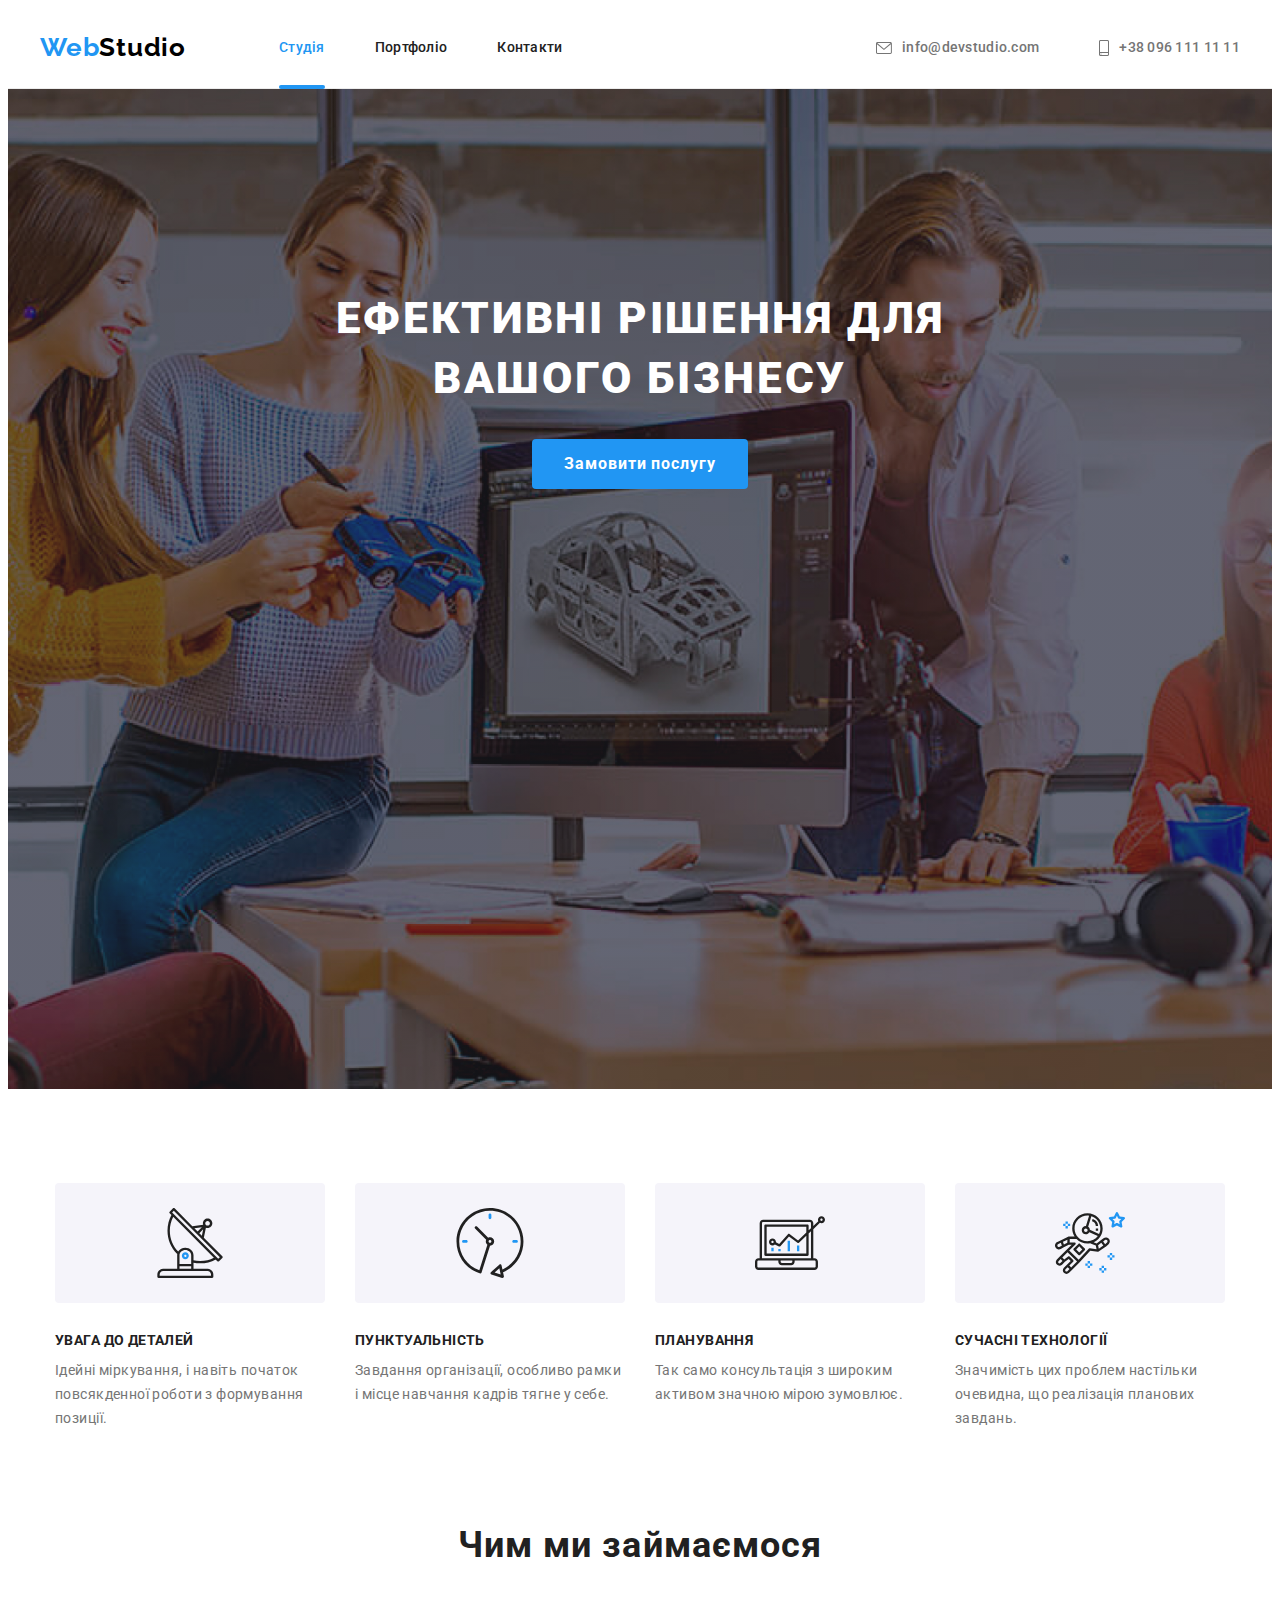
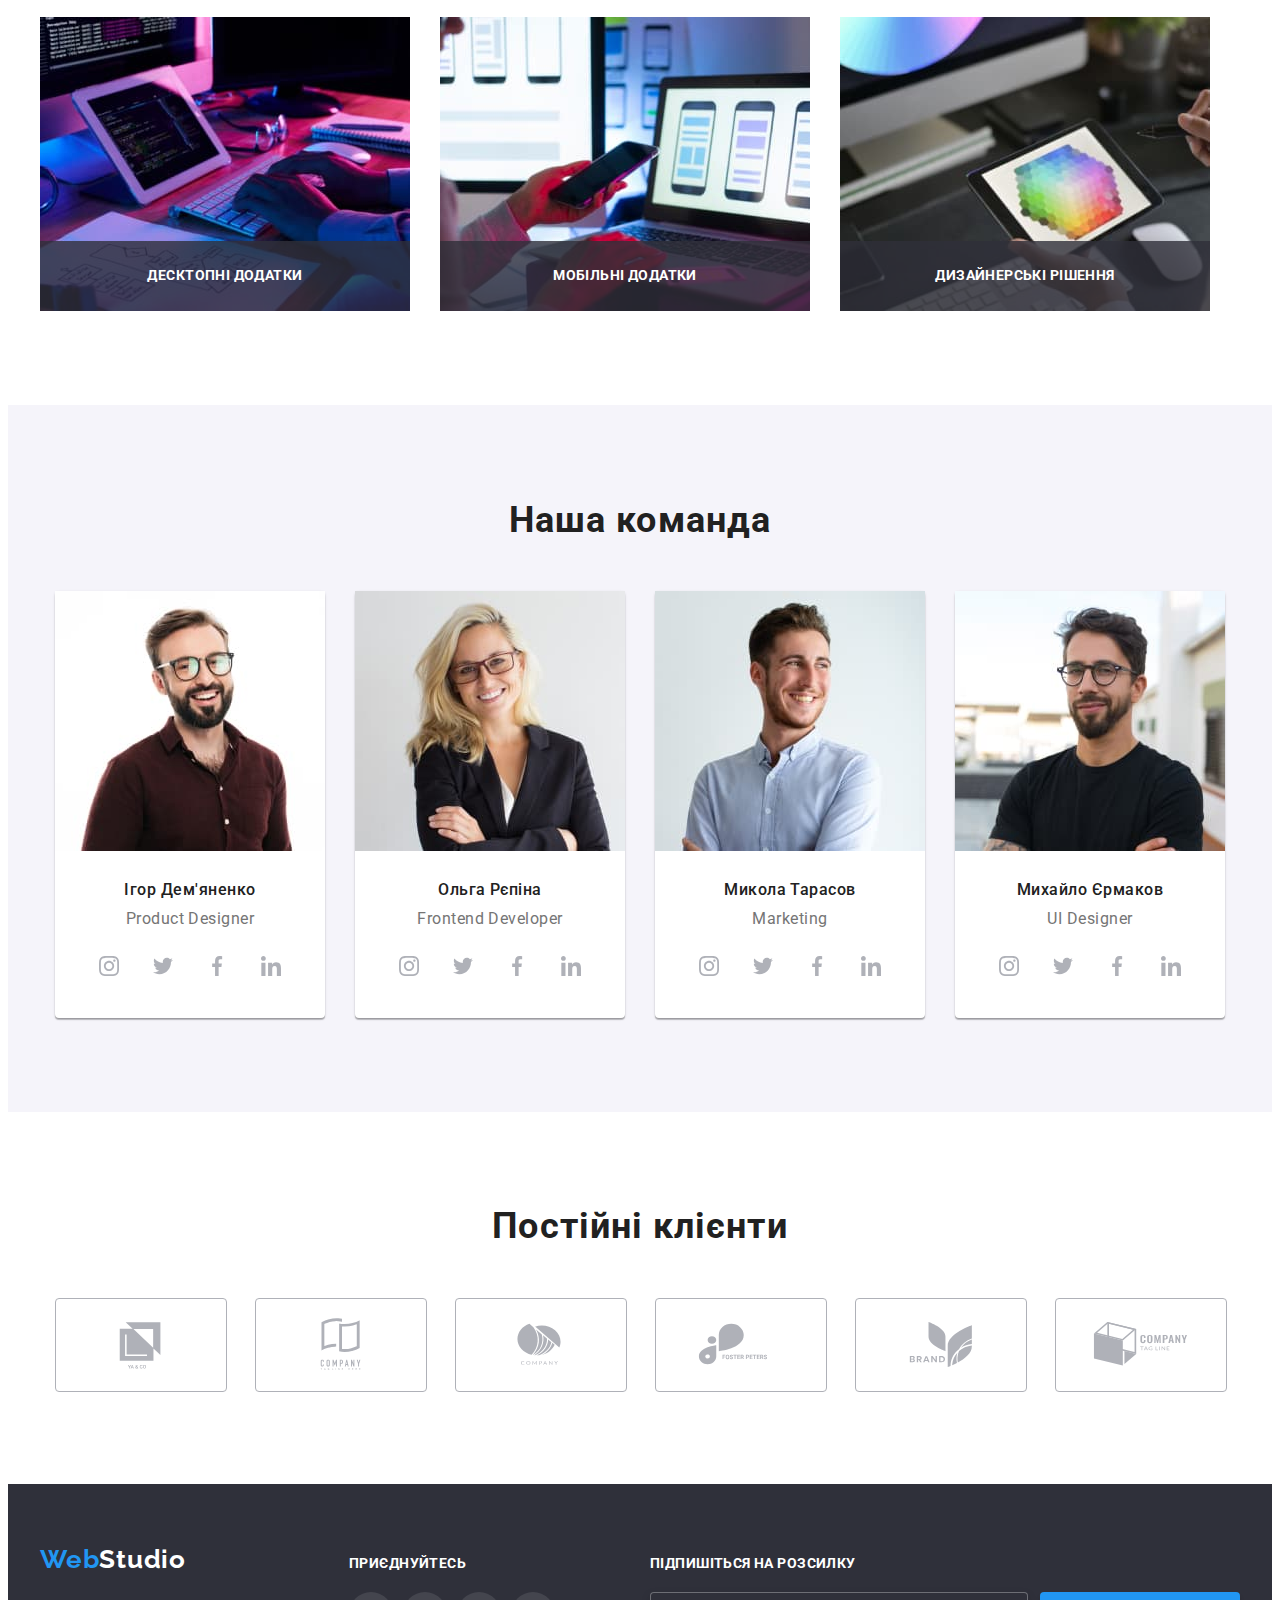
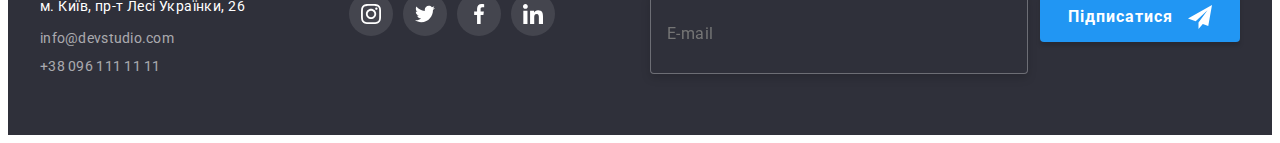
==== commit 5a85539e: "new menu" ====
--- a/index.html
+++ b/index.html
@@ -25,36 +25,37 @@
       <div class="container header__container">
         <a href="./index.html" class="logo" lang="en"><span class="logo-web">Web</span>Studio</a>
         <!-- jhfgfurgfyuegrfjthghr -->
-        <button class="menu-button" name="choise" value="mainbutton" type="button" data-modal-open1><svg class="header-contact__icon" width="40" height="40">
-          <use xlink:href="./images/symbol-defs.svg#icon-menu"></svg>
+        <button class="menu-button" name="choise" value="mainbutton" type="button" data-menu-open>
+          <svg class="header-contact__icon-mob" width="40" height="40">
+            <use xlink:href="./images/symbol-defs.svg#icon-menu"></use>
+          </svg>
         </button>
-        <div class="backdrop is-hidden" data-modal1>
+        <div class="backdrop is-hidden" data-menu>
           <div class="mobmodal-modal">
-            <button type="button" class="modal__btnmob" data-modal-close1>
+            <button type="button" class="modal__btnmob" data-menu-close>
               <svg class="modal-btn__icon" width="18" height="18">
                 <use xlink:href="./images/symbol-defs.svg#icon-close_24px"></use>
               </svg>
             </button>
-          <ul class="mobmodal-nav">
-            <li class="mobmodal-nav__item"><a href="./index.html" class="mobmodal-nav__link-act">Студія</a></li>
-            <li class="mobmodal-nav__item"><a href="./portfolio.html" class="mobmodal-nav__link">Портфоліо</a></li>
-            <li class="mobmodal-nav__item"><a href="" class="mobmodal-nav__link">Контакти</a></li>
-          </ul>
-        <ul class="mobmodal-adr">
-          <li class="mobmodal-adr__item">
-            <a href="tel:+380961111111" class="mobmodal-adr__link-tel">+38 096 111 11 11</a>
-            
-          </li>
-          <li class="mobmodal-adr__item">
-            <a href="mailto:info@devstudio.com" class="mobmodal-adr__link">info@devstudio.com</a>
-          </li>
-        </ul>
-        <ul class="mobmodal">
-          <li class="mobmodal__item"><a class="mobmodal__link">Instagram</a></li>
-          <li class="mobmodal__item"><a class="mobmodal__link">Twitter</a></li>
-          <li class="mobmodal__item"><a class="mobmodal__link">Facebook</a></li>
-          <li class="mobmodal__item"><a class="mobmodal__link">LinkedIn</a></li>
-        </ul>
+            <ul class="mobmodal-nav">
+              <li class="mobmodal-nav__item"><a href="./index.html" class="mobmodal-nav__link-act">Студія</a></li>
+              <li class="mobmodal-nav__item"><a href="./portfolio.html" class="mobmodal-nav__link">Портфоліо</a></li>
+              <li class="mobmodal-nav__item"><a href="" class="mobmodal-nav__link">Контакти</a></li>
+            </ul>
+            <ul class="mobmodal-adr">
+              <li class="mobmodal-adr__item">
+                <a href="tel:+380961111111" class="mobmodal-adr__link-tel">+38 096 111 11 11</a>
+              </li>
+              <li class="mobmodal-adr__item">
+                <a href="mailto:info@devstudio.com" class="mobmodal-adr__link">info@devstudio.com</a>
+              </li>
+            </ul>
+            <ul class="mobmodal">
+              <li class="mobmodal__item"><a class="mobmodal__link" href="#">Instagram</a></li>
+              <li class="mobmodal__item"><a class="mobmodal__link" href="#">Twitter</a></li>
+              <li class="mobmodal__item"><a class="mobmodal__link" href="#">Facebook</a></li>
+              <li class="mobmodal__item"><a class="mobmodal__link" href="#">LinkedIn</a></li>
+            </ul>
           </div>
         </div>
         <!-- xnvbjvbjhdvbjn  -->
@@ -69,12 +70,16 @@
           <li class="header-contact__item">
             <a href="mailto:info@devstudio.com" class="header-contact__link mail"
               ><svg class="header-contact__icon" width="16" height="12">
-                <use xlink:href="./images/symbol-defs.svg#email"></use></svg>info@devstudio.com</a>
+                <use xlink:href="./images/symbol-defs.svg#email"></use></svg
+              >info@devstudio.com</a
+            >
           </li>
           <li class="header-contact__item">
             <a href="tel:+380961111111" class="header-contact__link tel"
               ><svg class="header-contact__icon" width="10" height="16">
-                <use xlink:href="./images/symbol-defs.svg#phone"></use></svg>+38 096 111 11 11</a>
+                <use xlink:href="./images/symbol-defs.svg#phone"></use></svg
+              >+38 096 111 11 11</a
+            >
           </li>
         </ul>
       </div>
@@ -192,13 +197,9 @@
               <div class="services__box-imgtext">
                 <!-- <img src="./images/desktop/img.jpg" class="services__works-foto" alt="чоловічі руки пишуть код" width="370" height="294" /> -->
                 <picture>
-                <source
-                  srcset="
-                    ./images/desktop/work-desk-1.jpg 1x, 
-                    ./images/desktop/work-desk-1-2x.jpg 2x"
-                  media="(min-width: 1200px)"/>
-                <img src="./images/desktop/work-desk-1.jpg" class="services__works-foto" alt="чоловічі руки пишуть код" />
-              </picture>
+                  <source srcset="./images/desktop/work-desk-1.jpg 1x, ./images/desktop/work-desk-1-2x.jpg 2x" media="(min-width: 1200px)" />
+                  <img src="./images/desktop/work-desk-1.jpg" class="services__works-foto" alt="чоловічі руки пишуть код" />
+                </picture>
                 <p class="services__imgtext">Десктопні додатки</p>
               </div>
             </li>
@@ -206,13 +207,9 @@
               <div class="services__box-imgtext">
                 <!-- <img src="./images/desktop/img(1).jpg" class="services__works-foto" alt="жіночі руки тримають телефон" width="370" height="294" /> -->
                 <picture>
-                <source
-                  srcset="
-                    ./images/desktop/work-desk-2.jpg 1x, 
-                    ./images/desktop/work-desk-2-2x.jpg 2x"
-                  media="(min-width: 1200px)"/>
-                <img src="./images/desktop/work-desk-2.jpg" class="services__works-foto" alt="жіночі руки тримають телефон" />
-              </picture>
+                  <source srcset="./images/desktop/work-desk-2.jpg 1x, ./images/desktop/work-desk-2-2x.jpg 2x" media="(min-width: 1200px)" />
+                  <img src="./images/desktop/work-desk-2.jpg" class="services__works-foto" alt="жіночі руки тримають телефон" />
+                </picture>
                 <p class="services__imgtext">Мобільні додатки</p>
               </div>
             </li>
@@ -226,13 +223,9 @@
                   height="294"
                 /> -->
                 <picture>
-                <source
-                  srcset="
-                    ./images/desktop/work-desk-3.jpg 1x, 
-                    ./images/desktop/work-desk-3-2x.jpg 2x"
-                  media="(min-width: 1200px)"/>
-                <img src="./images/desktop/work-desk-3.jpg" class="services__works-foto" alt="жіночі руки тримають планшет та малюють на ньому" />
-              </picture>
+                  <source srcset="./images/desktop/work-desk-3.jpg 1x, ./images/desktop/work-desk-3-2x.jpg 2x" media="(min-width: 1200px)" />
+                  <img src="./images/desktop/work-desk-3.jpg" class="services__works-foto" alt="жіночі руки тримають планшет та малюють на ньому" />
+                </picture>
                 <p class="services__imgtext">Дизайнерські рішення</p>
               </div>
             </li>
@@ -245,22 +238,9 @@
           <ul class="team__list">
             <li class="team__item">
               <picture>
-                <source
-                  srcset="./images/mobile/com-mob-1.jpg 1x,
-                  ./images/mobile/com-mob-1-2x.jpg 2x"
-                  media="(max-width: 767px)"/>
-                <source
-                  srcset="
-                    ./images/tablet/com-tabl-1.jpg 1x,
-                  ./images/tablet/com-tabl-1-2x.jpg 2x
-                  "
-                  media="(max-width: 1199px)"/>
-                <source
-                  srcset="
-                    ./images/desktop/com-desk-1.jpg 1x,
-                    ./images/desktop/com-desk-1-2x.jpg 2x
-                  "
-                  media="(min-width: 1200px)"/>
+                <source srcset="./images/mobile/com-mob-1.jpg 1x, ./images/mobile/com-mob-1-2x.jpg 2x" media="(max-width: 767px)" />
+                <source srcset="./images/tablet/com-tabl-1.jpg 1x, ./images/tablet/com-tabl-1-2x.jpg 2x" media="(max-width: 1199px)" />
+                <source srcset="./images/desktop/com-desk-1.jpg 1x, ./images/desktop/com-desk-1-2x.jpg 2x" media="(min-width: 1200px)" />
                 <img src="./images/desktop/com-desk-1.jpg" class="team__foto" alt="світловолосий чоловік в окулярах та червоній сорочці" />
               </picture>
               <div class="team__box">
@@ -300,22 +280,9 @@
             </li>
             <li class="team__item">
               <picture>
-                <source
-                  srcset="./images/mobile/com-mob-2.jpg 1x,
-                  ./images/mobile/com-mob-2-2x.jpg 2x"
-                  media="(max-width: 767px)"/>
-                <source
-                  srcset="
-                    ./images/tablet/com-tabl-2.jpg 1x,
-                  ./images/tablet/com-tabl-2-2x.jpg 2x
-                  "
-                  media="(max-width: 1199px)"/>
-                <source
-                  srcset="
-                    ./images/desktop/com-desk-2.jpg 1x,
-                    ./images/desktop/com-desk-2-2x.jpg 2x
-                  "
-                  media="(min-width: 1200px)"/>
+                <source srcset="./images/mobile/com-mob-2.jpg 1x, ./images/mobile/com-mob-2-2x.jpg 2x" media="(max-width: 767px)" />
+                <source srcset="./images/tablet/com-tabl-2.jpg 1x, ./images/tablet/com-tabl-2-2x.jpg 2x" media="(max-width: 1199px)" />
+                <source srcset="./images/desktop/com-desk-2.jpg 1x, ./images/desktop/com-desk-2-2x.jpg 2x" media="(min-width: 1200px)" />
                 <img src="./images/desktop/com-desk-2.jpg" class="team__foto" alt="світловолоса жінка в окулярах та чорному жакеті" />
               </picture>
               <div class="team__box">
@@ -355,22 +322,9 @@
             </li>
             <li class="team__item">
               <picture>
-                <source
-                  srcset="./images/mobile/com-mob-3.jpg 1x,
-                  ./images/mobile/com-mob-3-2x.jpg 2x"
-                  media="(max-width: 767px)"/>
-                <source
-                  srcset="
-                    ./images/tablet/com-tabl-3.jpg 1x,
-                  ./images/tablet/com-tabl-3-2x.jpg 2x
-                  "
-                  media="(max-width: 1199px)"/>
-                <source
-                  srcset="
-                    ./images/desktop/com-desk-3.jpg 1x,
-                    ./images/desktop/com-desk-3-2x.jpg 2x
-                  "
-                  media="(min-width: 1200px)"/>
+                <source srcset="./images/mobile/com-mob-3.jpg 1x, ./images/mobile/com-mob-3-2x.jpg 2x" media="(max-width: 767px)" />
+                <source srcset="./images/tablet/com-tabl-3.jpg 1x, ./images/tablet/com-tabl-3-2x.jpg 2x" media="(max-width: 1199px)" />
+                <source srcset="./images/desktop/com-desk-3.jpg 1x, ./images/desktop/com-desk-3-2x.jpg 2x" media="(min-width: 1200px)" />
                 <img src="./images/desktop/com-desk-3.jpg" class="team__foto" alt="світловолосий чоловік в білій сорочці" />
               </picture>
               <div class="team__box">
@@ -410,22 +364,9 @@
             </li>
             <li class="team__item">
               <picture>
-                <source
-                  srcset="./images/mobile/com-mob-4.jpg 1x,
-                  ./images/mobile/com-mob-4-2x.jpg 2x"
-                  media="(max-width: 767px)"/>
-                <source
-                  srcset="
-                    ./images/tablet/com-tabl-4.jpg 1x,
-                  ./images/tablet/com-tabl-4-2x.jpg 2x
-                  "
-                  media="(max-width: 1199px)"/>
-                <source
-                  srcset="
-                    ./images/desktop/com-desk-4.jpg 1x,
-                    ./images/desktop/com-desk-4-2x.jpg 2x
-                  "
-                  media="(min-width: 1200px)"/>
+                <source srcset="./images/mobile/com-mob-4.jpg 1x, ./images/mobile/com-mob-4-2x.jpg 2x" media="(max-width: 767px)" />
+                <source srcset="./images/tablet/com-tabl-4.jpg 1x, ./images/tablet/com-tabl-4-2x.jpg 2x" media="(max-width: 1199px)" />
+                <source srcset="./images/desktop/com-desk-4.jpg 1x, ./images/desktop/com-desk-4-2x.jpg 2x" media="(min-width: 1200px)" />
                 <img src="./images/desktop/com-desk-4.jpg" class="team__foto" alt="темноволосий чоловік в окулярах та чорній сорочці" />
               </picture>
               <div class="team__box">
@@ -473,32 +414,38 @@
             <li class="client__item">
               <a class="client__link" href="#"
                 ><svg class="client__logo" width="106" height="60">
-                  <use href="./images/symbol-defs.svg#Logo"></use></svg></a>
+                  <use href="./images/symbol-defs.svg#Logo"></use></svg
+              ></a>
             </li>
             <li class="client__item">
               <a class="client__link" href="#"
                 ><svg class="client__logo" width="106" height="60">
-                  <use href="./images/symbol-defs.svg#Logo1"></use></svg></a>
+                  <use href="./images/symbol-defs.svg#Logo1"></use></svg
+              ></a>
             </li>
             <li class="client__item">
               <a class="client__link" href="#"
                 ><svg class="client__logo" width="106" height="60">
-                  <use href="./images/symbol-defs.svg#Logo2"></use></svg></a>
+                  <use href="./images/symbol-defs.svg#Logo2"></use></svg
+              ></a>
             </li>
             <li class="client__item">
               <a class="client__link" href="#"
                 ><svg class="client__logo" width="106" height="60">
-                  <use href="./images/symbol-defs.svg#Logo3"></use></svg></a>
+                  <use href="./images/symbol-defs.svg#Logo3"></use></svg
+              ></a>
             </li>
             <li class="client__item">
               <a class="client__link" href="#"
                 ><svg class="client__logo" width="106" height="60">
-                  <use href="./images/symbol-defs.svg#Logo4"></use></svg></a>
+                  <use href="./images/symbol-defs.svg#Logo4"></use></svg
+              ></a>
             </li>
             <li class="client__item">
               <a class="client__link" href="#"
                 ><svg class="client__logo" width="106" height="60">
-                  <use href="./images/symbol-defs.svg#Logo5"></use></svg></a>
+                  <use href="./images/symbol-defs.svg#Logo5"></use></svg
+              ></a>
             </li>
           </ul>
         </div>
@@ -506,51 +453,51 @@
     </main>
     <footer class="footer">
       <div class="container footer__container">
-      <div class="footer__container-info">
-        <div class="footer__container-addr">
-          <a href="./index.html" class="footer__logo" lang="en"><span class="logo-web">Web</span>Studio</a>
-          <address class="footer__address">
-            <ul class="footer__list">
-              <li class="footer__item"><a href="" class="footer__map">м. Київ, пр-т Лесі Українки, 26</a></li>
-              <li class="footer__item"><a href="mailto:info@devstudio.com" class="footer__contact">info@devstudio.com</a></li>
-              <li class="footer__item"><a href="tel:+380961111111" class="footer__contact">+38 096 111 11 11</a></li>
+        <div class="footer__container-info">
+          <div class="footer__container-addr">
+            <a href="./index.html" class="footer__logo" lang="en"><span class="logo-web">Web</span>Studio</a>
+            <address class="footer__address">
+              <ul class="footer__list">
+                <li class="footer__item"><a href="" class="footer__map">м. Київ, пр-т Лесі Українки, 26</a></li>
+                <li class="footer__item"><a href="mailto:info@devstudio.com" class="footer__contact">info@devstudio.com</a></li>
+                <li class="footer__item"><a href="tel:+380961111111" class="footer__contact">+38 096 111 11 11</a></li>
+              </ul>
+            </address>
+          </div>
+          <div class="footer__goin">
+            <p class="footer__title">приєднуйтесь</p>
+            <ul class="footer__soc-list">
+              <li class="footer__soc-item">
+                <a href="#" class="footer__soc-link">
+                  <svg class="footer__soc-icon" width="20" height="20">
+                    <use xlink:href="./images/symbol-defs.svg#instagram"></use>
+                  </svg>
+                </a>
+              </li>
+              <li class="footer__soc-item">
+                <a href="#" class="footer__soc-link">
+                  <svg class="footer__soc-icon" width="20" height="20">
+                    <use xlink:href="./images/symbol-defs.svg#twitter"></use>
+                  </svg>
+                </a>
+              </li>
+              <li class="footer__soc-item">
+                <a href="#" class="footer__soc-link">
+                  <svg class="footer__soc-icon" width="20" height="20">
+                    <use xlink:href="./images/symbol-defs.svg#facebook"></use>
+                  </svg>
+                </a>
+              </li>
+              <li class="footer__soc-item">
+                <a href="#" class="footer__soc-link">
+                  <svg class="footer__soc-icon" width="20" height="20">
+                    <use xlink:href="./images/symbol-defs.svg#linkedin"></use>
+                  </svg>
+                </a>
+              </li>
             </ul>
-          </address>
-        </div>
-        <div class="footer__goin">
-          <p class="footer__title">приєднуйтесь</p>
-          <ul class="footer__soc-list">
-            <li class="footer__soc-item">
-              <a href="#" class="footer__soc-link">
-                <svg class="footer__soc-icon" width="20" height="20">
-                  <use xlink:href="./images/symbol-defs.svg#instagram"></use>
-                </svg>
-              </a>
-            </li>
-            <li class="footer__soc-item">
-              <a href="#" class="footer__soc-link">
-                <svg class="footer__soc-icon" width="20" height="20">
-                  <use xlink:href="./images/symbol-defs.svg#twitter"></use>
-                </svg>
-              </a>
-            </li>
-            <li class="footer__soc-item">
-              <a href="#" class="footer__soc-link">
-                <svg class="footer__soc-icon" width="20" height="20">
-                  <use xlink:href="./images/symbol-defs.svg#facebook"></use>
-                </svg>
-              </a>
-            </li>
-            <li class="footer__soc-item">
-              <a href="#" class="footer__soc-link">
-                <svg class="footer__soc-icon" width="20" height="20">
-                  <use xlink:href="./images/symbol-defs.svg#linkedin"></use>
-                </svg>
-              </a>
-            </li>
-          </ul>
-        </div>
-      </div>
+          </div>
+        </div>
         <div class="footer__subscribe">
           <p class="footer__subscribe-title">Підпишіться на розсилку</p>
           <form action="#" class="footer__subscribe-form">
@@ -565,5 +512,6 @@
       </div>
     </footer>
     <script src="./js/modal.js"></script>
+    <script src="./js/menu.js"></script>
   </body>
-</html>+</html>
--- a/css/main.min.css
+++ b/css/main.min.css
@@ -1 +1 @@
-body{background-color:#fff;color:#757575;font-family:roboto,sans-serif}ul{list-style:none;margin:0;padding:0}.container{padding-left:15px;padding-right:15px;margin-left:auto;margin-right:auto}@media screen and (min-width: 480px){.container{width:480px}}@media screen and (min-width: 768px){.container{width:768px}}@media screen and (min-width: 1200px){.container{width:1200px}}h1,h2,h3,h4,h5,h6,p{margin:0}img{display:block;max-width:100%;height:auto}section{padding-top:60px;padding-bottom:60px}@media screen and (min-width: 1200px){section{padding-top:94px;padding-bottom:94px}}.header{background-color:#fff;border-bottom:1px solid #ececec}.header__container{display:-webkit-box;display:-ms-flexbox;display:flex}@media screen and (min-width: 768px){.header__container{display:-webkit-box;display:-ms-flexbox;display:flex;-webkit-box-align:center;-ms-flex-align:center;align-items:center}}nav{display:none}@media screen and (min-width: 768px){nav{display:-webkit-box;display:-ms-flexbox;display:flex}}@media screen and (min-width: 1200px){nav{-webkit-box-pack:center;-ms-flex-pack:center;justify-content:center}}@media screen and (min-width: 1200px){.header__item{margin-right:50px}.header__item:last-child{margin-right:0}}.logo{padding-top:16px;padding-bottom:16px;font-family:Raleway;display:-webkit-inline-box;display:-ms-inline-flexbox;display:inline-flex;font-weight:700;font-size:24px;line-height:1.19;letter-spacing:.03em;color:#000;text-decoration:none}@media screen and (min-width: 768px){.logo{margin-right:88px;padding-top:26px;padding-bottom:26px}}@media screen and (min-width: 1200px){.logo{margin-right:93px;font-size:26px;padding-top:24px;padding-bottom:25px}}.logo-web{color:#2196f3}.menu-button{display:inline-block;margin:0;margin-left:auto;padding:0;border:none;color:#212121;background-color:rgba(0,0,0,0);cursor:pointer;-webkit-transition:fill color 250ms cubic-bezier(0.4, 0, 0.2, 1);transition:fill color 250ms cubic-bezier(0.4, 0, 0.2, 1)}.menu-button:hover,.menu-button:focus{fill:#2196f3}@media screen and (min-width: 768px){.menu-button{display:none}}.mobmodal-modal{z-index:5;position:absolute;top:50%;left:50%;-webkit-transform:translate(-50%, -50%);transform:translate(-50%, -50%);width:100%;height:100%;max-width:480px;background:#fff;-webkit-box-shadow:0px 1px 3px rgba(0,0,0,.12),0px 1px 1px rgba(0,0,0,.14),0px 2px 1px rgba(0,0,0,.2);box-shadow:0px 1px 3px rgba(0,0,0,.12),0px 1px 1px rgba(0,0,0,.14),0px 2px 1px rgba(0,0,0,.2);-webkit-transition:-webkit-transform 500ms ease-in-out;transition:-webkit-transform 500ms ease-in-out;transition:transform 500ms ease-in-out;transition:transform 500ms ease-in-out, -webkit-transform 500ms ease-in-out;padding:40px}@media screen and (min-width: 768px){.mobmodal-modal{display:none}}.modal__btnmob{position:absolute;top:10px;right:15px;display:-webkit-box;display:-ms-flexbox;display:flex;-webkit-box-align:center;-ms-flex-align:center;align-items:center;-webkit-box-pack:center;-ms-flex-pack:center;justify-content:center;width:40px;height:40px;border:#fff;background:#fff;cursor:pointer}.modal__btnmob>.modal-btn__icon{fill:#000;-webkit-transition:fill 250ms cubic-bezier(0.4, 0, 0.2, 1);transition:fill 250ms cubic-bezier(0.4, 0, 0.2, 1)}.modal__btnmob:hover .modal-btn__icon,.modal__btnmob:focus .modal-btn__icon{fill:#2196f3}.mobmodal-nav__item{margin-bottom:32px}.mobmodal-nav__item:last-child{margin-bottom:306px}.mobmodal-nav__link-act{text-decoration:none;color:#2196f3;font-size:40px;font-family:"Roboto";font-style:normal;letter-spacing:.02em}.mobmodal-nav__link{text-decoration:none;color:#212121;font-size:40px;font-family:"Roboto";font-style:normal;letter-spacing:.02em}.mobmodal-adr{margin-top:auto}.mobmodal-adr__item{margin-bottom:32px}.mobmodal-adr__item:last-child{margin-bottom:64px}.mobmodal-adr__link-tel{text-decoration:none;font-size:34px;line-height:1.18;color:#2196f3;letter-spacing:.02em}.mobmodal-adr__link{text-decoration:none;font-size:24px;line-height:1.16;color:#757575;letter-spacing:.02em}.mobmodal{display:-webkit-box;display:-ms-flexbox;display:flex;margin-top:auto;margin-bottom:48px}.mobmodal__item{padding:0 10px;border-right:1px solid rgba(33,33,33,.2)}.mobmodal__item:last-child{padding-right:0;border-right:0}.mobmodal__item:first-child{padding-left:0}.mobmodal__link{color:#2196f3;text-decoration:none;font-size:18px;line-height:1.22;letter-spacing:.02em}nav{display:none}@media screen and (min-width: 768px){nav{display:-webkit-box;display:-ms-flexbox;display:flex}}@media screen and (min-width: 1200px){nav{-webkit-box-pack:center;-ms-flex-pack:center;justify-content:center}}@media screen and (min-width: 768px){.header__item{margin-right:50px}.header__item:last-child{margin-right:0}}@media screen and (min-width: 768px){.header__list{display:-webkit-box;display:-ms-flexbox;display:flex;-webkit-box-orient:horizontal;-webkit-box-direction:normal;-ms-flex-direction:row;flex-direction:row}}.header__link,.header__link--act{padding-top:32px;padding-bottom:32px;font-size:14px;font-weight:500;line-height:1.14;letter-spacing:.02em;color:#212121;text-decoration:none;-webkit-transition:color 250ms cubic-bezier(0.4, 0, 0.2, 1);transition:color 250ms cubic-bezier(0.4, 0, 0.2, 1)}.header__link:hover,.header__link--act:hover,.header__link:focus,.header__link--act:focus{color:#2196f3}@media screen and (max-width: 1199px){.header__link,.header__link--act{display:block}}@media screen and (min-width: 1200px){.header__link,.header__link--act{display:inline-block}}.header__link--act{color:#2196f3;position:relative}.header__link--act:hover,.header__link--act:focus{color:#2196f3}.header__link--act::after{content:"";position:absolute;bottom:-1px;left:0;display:block;width:100%;height:4px;background-color:#2196f3;border-radius:2px}.header-contact{display:none}@media screen and (min-width: 768px){.header-contact{display:-webkit-box;display:-ms-flexbox;display:flex;-webkit-box-orient:vertical;-webkit-box-direction:normal;-ms-flex-direction:column;flex-direction:column;margin-left:auto;gap:10px}}@media screen and (min-width: 1200px){.header-contact{margin-left:auto;-webkit-box-orient:horizontal;-webkit-box-direction:normal;-ms-flex-direction:row;flex-direction:row}}@media screen and (min-width: 1200px){.header-contact__item{margin-right:50px}.header-contact__item:last-child{margin-right:0}}.header-contact__link{font-size:14px;font-weight:500;line-height:1.14;letter-spacing:.02em;color:#757575;text-decoration:none;-webkit-transition:color 250ms cubic-bezier(0.4, 0, 0.2, 1);transition:color 250ms cubic-bezier(0.4, 0, 0.2, 1)}.header-contact__link:hover,.header-contact__link:focus{color:#2196f3}.header-contact__link:hover .header-contact__icon,.header-contact__link:focus .header-contact__icon{fill:#2196f3}@media screen and (max-width: 1199px){.header-contact__link.tel{padding-bottom:20px}.header-contact__link.mail{padding-top:20px}}@media screen and (min-width: 1200px){.header-contact__link{display:-webkit-box;display:-ms-flexbox;display:flex;-webkit-box-align:center;-ms-flex-align:center;align-items:center;padding-top:32px;padding-bottom:32px}}.header-contact__icon{fill:#757575;margin-right:10px;-webkit-transition:fill 250ms cubic-bezier(0.4, 0, 0.2, 1);transition:fill 250ms cubic-bezier(0.4, 0, 0.2, 1)}.hero{padding-top:118px;padding-bottom:118px}@media screen and (min-width: 1200px){.hero{padding-top:200px;padding-bottom:200px}}.hero__container{padding-left:15px;padding-right:15px;margin-left:auto;margin-right:auto;text-align:center}@media screen and (max-width: 480px){.hero__container{width:100%}}@media screen and (min-width: 768px){.hero__container{width:360px}}@media screen and (min-width: 1200px){.hero__container{width:700px}}.bg-hero{background-image:-webkit-gradient(linear, left top, right top, from(rgba(47, 48, 58, 0.4)), to(rgba(47, 48, 58, 0.4))),url(../images/mobile/Img-bg-mob.jpg);background-image:linear-gradient(to right, rgba(47, 48, 58, 0.4), rgba(47, 48, 58, 0.4)),url(../images/mobile/Img-bg-mob.jpg);background-image:-webkit-gradient(linear, left top, right top, from(rgba(47, 48, 58, 0.4)), to(rgba(47, 48, 58, 0.4))),url(../images/mobile/Img-bg-mob2x.jpg);background-image:linear-gradient(to right, rgba(47, 48, 58, 0.4), rgba(47, 48, 58, 0.4)),url(../images/mobile/Img-bg-mob2x.jpg);background-repeat:no-repeat;background-position:center;background-size:cover;background-color:#2f303a;margin-left:auto;margin-right:auto;max-width:480px;min-height:400px}@media screen and (min-width: 768px){.bg-hero{max-width:768px;min-height:400px;background-image:-webkit-gradient(linear, left top, right top, from(rgba(47, 48, 58, 0.4)), to(rgba(47, 48, 58, 0.4))),url(../images/tablet/Img-bg-tabl.jpg);background-image:linear-gradient(to right, rgba(47, 48, 58, 0.4), rgba(47, 48, 58, 0.4)),url(../images/tablet/Img-bg-tabl.jpg);background-image:-webkit-gradient(linear, left top, right top, from(rgba(47, 48, 58, 0.4)), to(rgba(47, 48, 58, 0.4))),url(../images/tablet/Img-bg-tabl2x.jpg);background-image:linear-gradient(to right, rgba(47, 48, 58, 0.4), rgba(47, 48, 58, 0.4)),url(../images/tablet/Img-bg-tabl2x.jpg)}}@media screen and (min-width: 1200px){.bg-hero{max-width:1600px;min-height:600px;background-image:-webkit-gradient(linear, left top, right top, from(rgba(47, 48, 58, 0.4)), to(rgba(47, 48, 58, 0.4))),url(../images/desktop/Img-bg-dest.jpg);background-image:linear-gradient(to right, rgba(47, 48, 58, 0.4), rgba(47, 48, 58, 0.4)),url(../images/desktop/Img-bg-dest.jpg);background-image:-webkit-gradient(linear, left top, right top, from(rgba(47, 48, 58, 0.4)), to(rgba(47, 48, 58, 0.4))),url(../images/desktop/Img-bg-dest2x.jpg);background-image:linear-gradient(to right, rgba(47, 48, 58, 0.4), rgba(47, 48, 58, 0.4)),url(../images/desktop/Img-bg-dest2x.jpg)}}.hero__slogan{font-size:26px;font-weight:900;line-height:1.6;letter-spacing:.06em;margin-bottom:30px;text-transform:uppercase;color:#fff}@media screen and (min-width: 1200px){.hero__slogan{font-size:44px;line-height:1.36}}.hero__button{font-family:inherit;font-size:16px;font-weight:700;line-height:1.87;letter-spacing:.06em;border-radius:4px;padding:10px 32px;display:inline-block;min-width:200px;text-align:center;border:0px;cursor:pointer;color:#fff;background-color:#2196f3;-webkit-transition:background-color 250ms cubic-bezier(0.4, 0, 0.2, 1);transition:background-color 250ms cubic-bezier(0.4, 0, 0.2, 1)}.hero__button:hover,.hero__button:focus{background-color:#188ce8}@media screen and (min-width: 1200px){.hero__button{min-width:216px}}.backdrop{z-index:5;position:fixed;top:0;left:0;width:100%;height:100%;background:rgba(0,0,0,.2);opacity:1;-webkit-transition:opacity 1400ms linear,visibility 1400ms linear;transition:opacity 1400ms linear,visibility 1400ms linear}.backdrop.is-hidden{opacity:0;visibility:hidden;pointer-events:none}.backdrop.is-hidden .modal{opacity:0;visibility:hidden;pointer-events:none;-webkit-transform:translate(-50%, -50%) scale(1) rotate(0deg);transform:translate(-50%, -50%) scale(1) rotate(0deg);-webkit-transition:opacity 1400ms linear,visibility 1400ms linear;transition:opacity 1400ms linear,visibility 1400ms linear}.modal{z-index:5;position:absolute;top:50%;left:50%;-webkit-transform:translate(-50%, -50%);transform:translate(-50%, -50%);width:450px;height:609px;background:#fff;-webkit-box-shadow:0px 1px 3px rgba(0,0,0,.12),0px 1px 1px rgba(0,0,0,.14),0px 2px 1px rgba(0,0,0,.2);box-shadow:0px 1px 3px rgba(0,0,0,.12),0px 1px 1px rgba(0,0,0,.14),0px 2px 1px rgba(0,0,0,.2);border-radius:4px;-webkit-transition:-webkit-transform 500ms ease-in-out;transition:-webkit-transform 500ms ease-in-out;transition:transform 500ms ease-in-out;transition:transform 500ms ease-in-out, -webkit-transform 500ms ease-in-out;padding:40px}@media screen and (min-width: 1200px){.modal{width:528px;height:581px}}.modal__btn{position:absolute;top:8px;right:8px;display:-webkit-box;display:-ms-flexbox;display:flex;-webkit-box-align:center;-ms-flex-align:center;align-items:center;-webkit-box-pack:center;-ms-flex-pack:center;justify-content:center;width:30px;height:30px;background:#fff;border:1px solid rgba(0,0,0,.1);border-radius:50%;cursor:pointer}.modal__btn>.modal-btn__icon{fill:#000;-webkit-transition:fill 250ms cubic-bezier(0.4, 0, 0.2, 1);transition:fill 250ms cubic-bezier(0.4, 0, 0.2, 1)}.modal__btn:hover .modal-btn__icon,.modal__btn:focus .modal-btn__icon{fill:#2196f3}.register-form__visually-hidden{position:absolute;width:1px;height:1px;margin:-1px;border:0;padding:0;white-space:nowrap;-webkit-clip-path:inset(100%);clip-path:inset(100%);clip:rect(0 0 0 0);overflow:hidden}.register-form__heading{display:block;text-align:center;font-size:20px;margin-bottom:12px;color:#212121;line-height:1.5;letter-spacing:.03em}@media screen and (min-width: 1200px){.register-form__heading{line-height:1.15}}.register-form__group{margin-bottom:20px}.register-form__label{position:relative;display:block;margin-bottom:10px}.register-form__label:last-child{margin-bottom:0}.register-form__name{display:block;font-size:12px;margin-bottom:4px;line-height:1.1666666667}.register-form__input{width:100%;display:block;height:40px;padding-left:42px;padding-right:42px;border:1px solid rgba(33,33,33,.2);border-radius:4px;outline:rgba(0,0,0,0);-webkit-transition:border-color 400ms;transition:border-color 400ms}.register-form__input:focus,.register-form__input:hover{border-color:#2196f3}.register-form__input:focus~.register-form__icon,.register-form__input:hover~.register-form__icon{fill:#2196f3}.register-form__icon{position:absolute;fill:#212121;top:50%;left:10px;-webkit-transition:fill 400ms;transition:fill 400ms}.register-form__title{display:block;font-size:14px;margin-bottom:4px}.register-form__message{display:block;width:100%;height:120px;padding:18px;font-size:14px;resize:none;outline:rgba(0,0,0,0);border:1px solid rgba(33,33,33,.2);border-radius:4px}.register-form__message::-webkit-input-placeholder{font-size:12px}.register-form__message::-moz-placeholder{font-size:12px}.register-form__message:-ms-input-placeholder{font-size:12px}.register-form__message::-ms-input-placeholder{font-size:12px}.register-form__message::placeholder{font-size:12px}.register-form__message:hover,.register-form__message:focus{border-color:#2196f3}.register-form__agreement{display:-webkit-box;display:-ms-flexbox;display:flex;-webkit-box-align:center;-ms-flex-align:center;align-items:center;-webkit-box-pack:center;-ms-flex-pack:center;justify-content:center;gap:10px;margin-bottom:30px}.register-form__icon-checked{opacity:0;fill:#188ce8;-webkit-transition:opacity 400ms;transition:opacity 400ms}.register-form__checkbox:checked+.register-form__agreement-icons .register-form__icon-checked{opacity:1}.register-form__icon-unchecked{-webkit-transition:opacity 400ms;transition:opacity 400ms}.register-form__checkbox:checked+.register-form__agreement-icons .register-form__icon-unchecked{opacity:0}.register-form__checkbox+.register-form__agreement-icons .register-form__icon-unchecked{-webkit-transition:opacity 250ms cubic-bezier(0.4, 0, 0.2, 1);transition:opacity 250ms cubic-bezier(0.4, 0, 0.2, 1)}.register-form__checkbox:focus+.register-form__agreement-icons .register-form__icon-unchecked{opacity:0}.register-form__checkbox:focus+.register-form__agreement-icons{border-radius:2px;border:2px solid #188ce8}.register-form__checkbox:focus+.register-form__agreement-icons{-webkit-transition:border 250ms cubic-bezier(0.4, 0, 0.2, 1);transition:border 250ms cubic-bezier(0.4, 0, 0.2, 1)}.register-form__desc{font-size:12px;-webkit-user-select:none;-moz-user-select:none;-ms-user-select:none;user-select:none}@media screen and (min-width: 1200px){.register-form__desc{font-size:14px}}.register-form__link{color:#2196f3}.register-form__btn{font-family:inherit;font-size:16px;font-weight:700;line-height:1.87;letter-spacing:.06em;border-radius:4px;padding:10px 52px;min-width:200px;min-height:50px;text-align:center;border:0px;cursor:pointer;color:#fff;background-color:#2196f3;-webkit-transition:background-color 250ms cubic-bezier(0.4, 0, 0.2, 1);transition:background-color 250ms cubic-bezier(0.4, 0, 0.2, 1);display:block;margin:0 auto}.register-form__btn:hover,.register-form__btn:focus{background-color:#188ce8}.feature__hiden-txt{position:absolute;width:1px;height:1px;margin:-1px;border:0;padding:0;white-space:nowrap;-webkit-clip-path:inset(100%);clip-path:inset(100%);clip:rect(0 0 0 0);overflow:hidden}@media screen and (min-width: 768px){.feature__list{display:-webkit-box;display:-ms-flexbox;display:flex;-webkit-box-align:center;-ms-flex-align:center;align-items:center;-webkit-box-pack:center;-ms-flex-pack:center;justify-content:center;-ms-flex-wrap:wrap;flex-wrap:wrap;margin:-15px}}@media screen and (min-width: 1200px){.feature__list{display:-webkit-box;display:-ms-flexbox;display:flex;-ms-flex-wrap:nowrap;flex-wrap:nowrap;-webkit-box-align:stretch;-ms-flex-align:stretch;align-items:stretch;margin:0}}@media screen and (max-width: 767px){.feature__item{margin-bottom:30px}}@media screen and (min-width: 768px){.feature__item{width:calc((100% - 60px)/2);margin:15px}}@media screen and (min-width: 1200px){.feature__item{-ms-flex-preferred-size:270px;flex-basis:270px;margin:0 30px 0 0}.feature__item:last-child{margin-right:0}}.feature__directions-link{display:-webkit-box;display:-ms-flexbox;display:flex;-webkit-box-align:center;-ms-flex-align:center;align-items:center;-webkit-box-pack:center;-ms-flex-pack:center;justify-content:center;height:120px;background:#f5f4fa;border-radius:4px;margin-bottom:30px}@media screen and (min-width: 768px){.feature__directions-link{width:354px}}@media screen and (min-width: 1200px){.feature__directions-link{width:270px}}.feature__directions-icon{fill:#afb1b8}.feature__title{margin-top:0;margin-bottom:10px;font-size:14px;font-weight:700;line-height:1.14;letter-spacing:.03em;color:#212121;text-transform:uppercase}@media screen and (max-width: 767px){.feature__title{text-align:center}}.feature__txt{margin-top:0;margin-bottom:0;font-size:14px;line-height:1.71;letter-spacing:.03em;color:#757575}.services{display:none;padding-top:0}@media screen and (min-width: 1200px){.services{display:block}}.services__title{margin-bottom:50px;font-size:36px;font-weight:700;line-height:1.16;letter-spacing:.03em;text-align:center;color:#212121}.services__list{display:-webkit-box;display:-ms-flexbox;display:flex;gap:30px}.services__item{display:-webkit-box;display:-ms-flexbox;display:flex}.services__box-imgtext{position:relative}.services__imgtext{position:absolute;bottom:0;width:370px;height:70px;display:-webkit-box;display:-ms-flexbox;display:flex;-webkit-box-pack:center;-ms-flex-pack:center;justify-content:center;-webkit-box-align:center;-ms-flex-align:center;align-items:center;font-weight:700;font-size:14px;line-height:1.14;text-align:center;letter-spacing:.03em;text-transform:uppercase;color:#fff;background:rgba(47,48,58,.8)}.team{text-align:center;background-color:#f5f4fa}.team__title{margin-bottom:30px;font-size:28px;font-weight:700;line-height:1.17;letter-spacing:.03em;text-align:center;color:#212121}@media screen and (min-width: 1200px){.team__title{margin-bottom:50px;font-size:36px}}.team__list{margin-left:auto;margin-right:auto;-webkit-box-align:center;-ms-flex-align:center;align-items:center;-webkit-box-pack:center;-ms-flex-pack:center;justify-content:center;display:-webkit-box;display:-ms-flexbox;display:flex;-ms-flex-wrap:wrap;flex-wrap:wrap}@media screen and (min-width: 768px){.team__list{gap:30px}}@media screen and (min-width: 1200px){.team__list{gap:30px;-ms-flex-wrap:nowrap;flex-wrap:nowrap}}.team__item{background-color:#fff;border-radius:4px;width:450px;-webkit-box-shadow:0px 1px 3px rgba(0,0,0,.12),0px 1px 1px rgba(0,0,0,.14),0px 2px 1px rgba(0,0,0,.2);box-shadow:0px 1px 3px rgba(0,0,0,.12),0px 1px 1px rgba(0,0,0,.14),0px 2px 1px rgba(0,0,0,.2);margin-bottom:30px}@media screen and (min-width: 768px){.team__item{width:354px;margin-bottom:0}}@media screen and (min-width: 1200px){.team__item{margin-bottom:0;width:270px}.team__item:last-child{margin-right:0}}.team__foto{margin-top:0;width:100%}.team__box{display:-webkit-box;display:-ms-flexbox;display:flex;-webkit-box-orient:vertical;-webkit-box-direction:normal;-ms-flex-direction:column;flex-direction:column;padding:30px}.team__works-name{margin-bottom:10px;font-size:16px;font-weight:500;line-height:1.18;letter-spacing:.03em;color:#212121}.team__works-profession{font-size:16px;line-height:1.18;letter-spacing:.03em;margin-bottom:16px}.team__socnet-list{display:-webkit-box;display:-ms-flexbox;display:flex;-webkit-box-pack:center;-ms-flex-pack:center;justify-content:center}.team__socnet-item{width:44px;height:44px;margin-right:10px}.team__socnet-item:last-child{margin-right:0px}.team__socnet-link{display:-webkit-box;display:-ms-flexbox;display:flex;-webkit-box-align:center;-ms-flex-align:center;align-items:center;-webkit-box-pack:center;-ms-flex-pack:center;justify-content:center;width:100%;height:100%;border-radius:50%;background-color:#fff;fill:#afb1b8;-webkit-transition:background-color 250ms cubic-bezier(0.4, 0, 0.2, 1),fill 250ms cubic-bezier(0.4, 0, 0.2, 1);transition:background-color 250ms cubic-bezier(0.4, 0, 0.2, 1),fill 250ms cubic-bezier(0.4, 0, 0.2, 1)}.team__socnet-link:hover,.team__socnet-link:focus{background-color:#2196f3;color:#fff;cursor:pointer}.team__socnet-link:hover .team__socnet-icon,.team__socnet-link:focus .team__socnet-icon{fill:#fff}.team__socnet-icon{fill:#afb1b8;-webkit-transition:fill 250ms cubic-bezier(0.4, 0, 0.2, 1);transition:fill 250ms cubic-bezier(0.4, 0, 0.2, 1)}.client__title{margin-bottom:30px;font-size:36px;font-weight:700;line-height:1.16;letter-spacing:.03em;text-align:center;color:#212121}@media screen and (min-width: 1200px){.client__title{margin-bottom:50px;font-size:36px}}.client__list{display:-webkit-box;display:-ms-flexbox;display:flex;-webkit-box-pack:center;-ms-flex-pack:center;justify-content:center;-ms-flex-wrap:wrap;flex-wrap:wrap;gap:30px}.client__item{width:calc((100% - 30px)/2);height:92px}@media screen and (min-width: 768px){.client__item{width:226px}}@media screen and (min-width: 1200px){.client__item{width:170px}}.client__link{display:-webkit-box;display:-ms-flexbox;display:flex;-webkit-box-align:center;-ms-flex-align:center;align-items:center;-webkit-box-pack:center;-ms-flex-pack:center;justify-content:center;width:100%;height:100%;outline:rgba(0,0,0,0);border:1px solid #afb1b8;border-radius:4px;background-color:#fff;-webkit-transition:border-color 250ms cubic-bezier(0.4, 0, 0.2, 1),fill 250ms cubic-bezier(0.4, 0, 0.2, 1);transition:border-color 250ms cubic-bezier(0.4, 0, 0.2, 1),fill 250ms cubic-bezier(0.4, 0, 0.2, 1)}.client__link:hover,.client__link:focus{border:1px solid #2196f3}.client__link:hover .client__logo,.client__link:focus .client__logo{fill:#2196f3}.client__logo{fill:#afb1b8;-webkit-transition:fill 250ms cubic-bezier(0.4, 0, 0.2, 1);transition:fill 250ms cubic-bezier(0.4, 0, 0.2, 1)}.footer{padding-bottom:60px;padding-top:60px;background-color:#2f303a}@media screen and (min-width: 1200px){.footer__container{display:-webkit-box;display:-ms-flexbox;display:flex;-webkit-box-align:baseline;-ms-flex-align:baseline;align-items:baseline}}.footer__container-info{display:-webkit-box;display:-ms-flexbox;display:flex;-webkit-box-align:baseline;-ms-flex-align:baseline;align-items:baseline;-webkit-box-orient:vertical;-webkit-box-direction:normal;-ms-flex-direction:column;flex-direction:column;margin-bottom:60px}@media screen and (min-width: 768px){.footer__container-info{-webkit-box-orient:horizontal;-webkit-box-direction:normal;-ms-flex-direction:row;flex-direction:row}}@media screen and (min-width: 1200px){.footer__container-info{margin-bottom:0}}@media screen and (max-width: 767px){.footer__container-addr{display:-webkit-box;display:-ms-flexbox;display:flex;-webkit-box-orient:vertical;-webkit-box-direction:normal;-ms-flex-direction:column;flex-direction:column;-webkit-box-align:center;-ms-flex-align:center;align-items:center;margin-bottom:60px;margin-right:auto}}@media screen and (max-width: 1199px){.footer__container-addr{margin-left:auto}}.footer__logo{display:-webkit-box;display:-ms-flexbox;display:flex;margin-bottom:20px;font-family:raleway;font-size:24px;font-weight:700;line-height:1.19;letter-spacing:.03em;color:#fff;text-decoration:none;-webkit-box-pack:center;-ms-flex-pack:center;justify-content:center}@media screen and (min-width: 1200px){.footer__logo{margin-right:93px;font-size:26px}}.footer__address{font-style:normal}.footer__item{margin-bottom:8px;display:-webkit-box;display:-ms-flexbox;display:flex;-webkit-box-orient:vertical;-webkit-box-direction:normal;-ms-flex-direction:column;flex-direction:column}.footer__item:last-child{margin-bottom:0}@media screen and (min-width: 1200px){.footer__item{margin-bottom:9px}}.footer__map{font-size:14px;line-height:1.71;letter-spacing:.03em;color:#fff;text-decoration:none;-webkit-transition:color 250ms cubic-bezier(0.4, 0, 0.2, 1);transition:color 250ms cubic-bezier(0.4, 0, 0.2, 1)}.footer__map:hover,.footer__map:focus{color:#2196f3}.footer__contact{font-size:14px;font-weight:400;line-height:1.14;letter-spacing:.02em;color:rgba(255,255,255,.6);text-decoration:none;-webkit-transition:color 250ms cubic-bezier(0.4, 0, 0.2, 1);transition:color 250ms cubic-bezier(0.4, 0, 0.2, 1)}.footer__contact:hover,.footer__contact:focus{color:#2196f3}@media screen and (max-width: 1199px){.footer__contact{margin-left:auto;margin-right:auto}}@media screen and (max-width: 767px){.footer__goin{display:-webkit-box;display:-ms-flexbox;display:flex;-webkit-box-orient:vertical;-webkit-box-direction:normal;-ms-flex-direction:column;flex-direction:column;-webkit-box-align:center;-ms-flex-align:center;align-items:center;margin-left:auto;margin-right:auto}}@media screen and (min-width: 768px){.footer__goin{margin-left:165px;margin-right:auto}}@media screen and (min-width: 1200px){.footer__goin{margin-left:70px}}.footer__title{font-weight:700;font-size:14px;line-height:1.14;letter-spacing:.03em;text-transform:uppercase;color:#fff;margin-bottom:20px}@media screen and (max-width: 1199px){.footer__title{display:-webkit-box;display:-ms-flexbox;display:flex;-webkit-box-pack:center;-ms-flex-pack:center;justify-content:center}}.footer__soc-list{display:-webkit-box;display:-ms-flexbox;display:flex;-webkit-box-pack:normal;-ms-flex-pack:normal;justify-content:normal}.footer__soc-item{width:44px;height:44px;margin-right:10px}.footer__soc-item:last-child{margin-right:0px}.footer__soc-link{display:-webkit-box;display:-ms-flexbox;display:flex;-webkit-box-align:center;-ms-flex-align:center;align-items:center;-webkit-box-pack:center;-ms-flex-pack:center;justify-content:center;width:100%;height:100%;border-radius:50%;background-color:rgba(255,255,255,.1);-webkit-transition:background-color 250ms cubic-bezier(0.4, 0, 0.2, 1);transition:background-color 250ms cubic-bezier(0.4, 0, 0.2, 1)}.footer__soc-link:hover,.footer__soc-link:focus{background-color:#2196f3;cursor:pointer}.footer__soc-link:hover .footer__soc-icon,.footer__soc-link:focus .footer__soc-icon{fill:#fff}.footer__soc-icon{fill:#fff;-webkit-transition:fill 250ms cubic-bezier(0.4, 0, 0.2, 1);transition:fill 250ms cubic-bezier(0.4, 0, 0.2, 1)}@media screen and (max-width: 767px){.footer__subscribe{display:-webkit-box;display:-ms-flexbox;display:flex;-webkit-box-orient:vertical;-webkit-box-direction:normal;-ms-flex-direction:column;flex-direction:column}}@media screen and (max-width: 1199px){.footer__subscribe{display:-webkit-box;display:-ms-flexbox;display:flex;-webkit-box-orient:vertical;-webkit-box-direction:normal;-ms-flex-direction:column;flex-direction:column;-webkit-box-align:center;-ms-flex-align:center;align-items:center}}@media screen and (min-width: 1200px){.footer__subscribe{margin-left:auto}}.footer__subscribe-title{font-weight:700;font-size:14px;line-height:1.14;letter-spacing:.03em;text-transform:uppercase;color:#fff;margin-bottom:20px}@media screen and (max-width: 767px){.footer__subscribe-title{-webkit-box-pack:center;-ms-flex-pack:center;justify-content:center;display:-webkit-box;display:-ms-flexbox;display:flex}}.footer__subscribe-form{width:100%}@media screen and (max-width: 1199px){.footer__subscribe-form{display:-webkit-box;display:-ms-flexbox;display:flex;-webkit-box-align:center;-ms-flex-align:center;align-items:center;-webkit-box-orient:vertical;-webkit-box-direction:normal;-ms-flex-direction:column;flex-direction:column}}@media screen and (min-width: 1200px){.footer__subscribe-form{display:-webkit-box;display:-ms-flexbox;display:flex}}.footer__subscribe-email{outline:none;height:50px;border:1px solid rgba(255,255,255,.3);-webkit-filter:drop-shadow(0px 4px 4px rgba(0, 0, 0, 0.15));filter:drop-shadow(0px 4px 4px rgba(0, 0, 0, 0.15));background:#2f303a;border-radius:4px;margin-bottom:20px;padding-top:15px;padding-left:16px;padding-bottom:15px;font-family:"Roboto";font-weight:400;font-size:16px;letter-spacing:.03em;color:rgba(255,255,255,.6);-webkit-transition:border-color 250ms cubic-bezier(0.4, 0, 0.2, 1);transition:border-color 250ms cubic-bezier(0.4, 0, 0.2, 1)}.footer__subscribe-email:hover,.footer__subscribe-email:focus{border-color:#188ce8}@media screen and (max-width: 480px){.footer__subscribe-email{width:100%}}@media screen and (min-width: 481px){.footer__subscribe-email{width:450px}}@media screen and (min-width: 768px){.footer__subscribe-email{width:450px}}@media screen and (min-width: 1200px){.footer__subscribe-email{margin-right:12px;margin-bottom:0;width:358px}}.footer__subscribe-button{width:200px;display:-webkit-inline-box;display:-ms-inline-flexbox;display:inline-flex;height:50px;background:#2196f3;-webkit-box-shadow:0px 4px 4px rgba(0,0,0,.15);box-shadow:0px 4px 4px rgba(0,0,0,.15);border:0 #2196f3;border-radius:4px;font-family:"Roboto";font-weight:700;font-size:16px;line-height:1.88;letter-spacing:.06em;color:#fff;cursor:pointer;padding:10px 28px;gap:10px;-webkit-transition:background-color 250ms cubic-bezier(0.4, 0, 0.2, 1);transition:background-color 250ms cubic-bezier(0.4, 0, 0.2, 1);-webkit-box-align:center;-ms-flex-align:center;align-items:center;-webkit-box-pack:justify;-ms-flex-pack:justify;justify-content:space-between;-ms-flex-wrap:wrap;flex-wrap:wrap}.footer__subscribe-button:hover,.footer__subscribe-button:focus{background-color:#188ce8}.portfolio__hidden-txt{position:absolute;width:1px;height:1px;margin:-1px;border:0;padding:0;white-space:nowrap;-webkit-clip-path:inset(100%);clip-path:inset(100%);clip:rect(0 0 0 0);overflow:hidden}.portfolio__list{display:-webkit-box;display:-ms-flexbox;display:flex;margin-bottom:40px}@media screen and (max-width: 767px){.portfolio__list{-ms-flex-wrap:wrap;flex-wrap:wrap}}@media screen and (min-width: 768px){.portfolio__list{-webkit-box-pack:center;-ms-flex-pack:center;justify-content:center;margin-bottom:30px}}@media screen and (min-width: 1200px){.portfolio__list{-webkit-box-pack:center;-ms-flex-pack:center;justify-content:center;margin-bottom:50px}}.portfolio__item{display:inline flex;margin-right:8px}.portfolio__item:last-child{margin-right:0}@media screen and (max-width: 767px){.portfolio__item{margin-bottom:15px}}.portfolio__button{font-family:inherit;font-size:16px;font-weight:500;line-height:1.62;letter-spacing:.03em;border-radius:4px;padding:6px 22px;display:inline-block;min-width:73px;text-align:center;border:0px;cursor:pointer;background-color:#f5f4fa;-webkit-transition:background-color 250ms cubic-bezier(0.4, 0, 0.2, 1),color 250ms cubic-bezier(0.4, 0, 0.2, 1),-webkit-box-shadow 250ms cubic-bezier(0.4, 0, 0.2, 1);transition:background-color 250ms cubic-bezier(0.4, 0, 0.2, 1),color 250ms cubic-bezier(0.4, 0, 0.2, 1),-webkit-box-shadow 250ms cubic-bezier(0.4, 0, 0.2, 1);transition:background-color 250ms cubic-bezier(0.4, 0, 0.2, 1),color 250ms cubic-bezier(0.4, 0, 0.2, 1),box-shadow 250ms cubic-bezier(0.4, 0, 0.2, 1);transition:background-color 250ms cubic-bezier(0.4, 0, 0.2, 1),color 250ms cubic-bezier(0.4, 0, 0.2, 1),box-shadow 250ms cubic-bezier(0.4, 0, 0.2, 1),-webkit-box-shadow 250ms cubic-bezier(0.4, 0, 0.2, 1)}.portfolio__button:hover,.portfolio__button:focus{-webkit-box-shadow:0px 4px 4px rgba(0,0,0,.15);box-shadow:0px 4px 4px rgba(0,0,0,.15);color:#fff;background-color:#2196f3}.portfolio__button--act{font-family:inherit;font-size:16px;font-weight:500;line-height:1.62;letter-spacing:.03em;border-radius:4px;cursor:pointer;border:0px;display:inline-block;padding:6px 25px;color:#fff;background-color:#2196f3;-webkit-transition:background-color 250ms cubic-bezier(0.4, 0, 0.2, 1),color 250ms cubic-bezier(0.4, 0, 0.2, 1),-webkit-box-shadow 250ms cubic-bezier(0.4, 0, 0.2, 1);transition:background-color 250ms cubic-bezier(0.4, 0, 0.2, 1),color 250ms cubic-bezier(0.4, 0, 0.2, 1),-webkit-box-shadow 250ms cubic-bezier(0.4, 0, 0.2, 1);transition:background-color 250ms cubic-bezier(0.4, 0, 0.2, 1),color 250ms cubic-bezier(0.4, 0, 0.2, 1),box-shadow 250ms cubic-bezier(0.4, 0, 0.2, 1);transition:background-color 250ms cubic-bezier(0.4, 0, 0.2, 1),color 250ms cubic-bezier(0.4, 0, 0.2, 1),box-shadow 250ms cubic-bezier(0.4, 0, 0.2, 1),-webkit-box-shadow 250ms cubic-bezier(0.4, 0, 0.2, 1)}.portfolio__button--act:hover,.portfolio__button--act:focus{-webkit-box-shadow:0px 4px 4px rgba(0,0,0,.15);box-shadow:0px 4px 4px rgba(0,0,0,.15);color:#fff;background-color:#2196f3}.portfolio__card-list{display:-webkit-box;display:-ms-flexbox;display:flex;-ms-flex-wrap:wrap;flex-wrap:wrap;margin-right:-30px;margin-bottom:-30px}.portfolio__card-item{width:450px;margin-bottom:30px}@media screen and (min-width: 768px){.portfolio__card-item{margin-right:30px;width:354px}}@media screen and (min-width: 1200px){.portfolio__card-item{width:370px}}.portfolio__card-link{display:inline-block;text-decoration:none;-webkit-transition:-webkit-box-shadow 250ms cubic-bezier(0.4, 0, 0.2, 1);transition:-webkit-box-shadow 250ms cubic-bezier(0.4, 0, 0.2, 1);transition:box-shadow 250ms cubic-bezier(0.4, 0, 0.2, 1);transition:box-shadow 250ms cubic-bezier(0.4, 0, 0.2, 1), -webkit-box-shadow 250ms cubic-bezier(0.4, 0, 0.2, 1)}.portfolio__card-link:hover,.portfolio__card-link:focus{-webkit-box-shadow:0px 1px 1px rgba(0,0,0,.12),0px 4px 4px rgba(0,0,0,.06),1px 4px 6px rgba(0,0,0,.16);box-shadow:0px 1px 1px rgba(0,0,0,.12),0px 4px 4px rgba(0,0,0,.06),1px 4px 6px rgba(0,0,0,.16)}.portfolio__card-link:hover .portfolio__text,.portfolio__card-link:focus .portfolio__text{-webkit-transform:translate(0);transform:translate(0)}.portfolio__card-position{position:relative;overflow:hidden}.portfolio__card-board{padding:20px 24px;border:1px solid #eee;border-top:none}.portfolio__card-title{margin-bottom:4px;font-size:18px;font-weight:700;line-height:2;letter-spacing:.06em;color:#212121}.portfolio__card-text{font-size:16px;line-height:1.87;letter-spacing:.03em;color:#757575}.portfolio__text{position:absolute;top:0;font-weight:400;font-size:18px;line-height:1.56;letter-spacing:.03em;color:#fff;background-color:rgba(33,150,243,.9);padding-top:63px;padding-right:24px;padding-bottom:63px;padding-left:24px;width:100%;height:100%;-webkit-transform:translateY(101%);transform:translateY(101%);-webkit-transition:-webkit-transform 250ms ease-in;transition:-webkit-transform 250ms ease-in;transition:transform 250ms ease-in;transition:transform 250ms ease-in, -webkit-transform 250ms ease-in}/*# sourceMappingURL=main.min.css.map */+body{background-color:#fff;color:#757575;font-family:roboto,sans-serif}ul{list-style:none;margin:0;padding:0}.container{padding-left:15px;padding-right:15px;margin-left:auto;margin-right:auto}@media screen and (min-width: 480px){.container{width:480px}}@media screen and (min-width: 768px){.container{width:768px}}@media screen and (min-width: 1200px){.container{width:1200px}}h1,h2,h3,h4,h5,h6,p{margin:0}img{display:block;max-width:100%;height:auto}section{padding-top:60px;padding-bottom:60px}@media screen and (min-width: 1200px){section{padding-top:94px;padding-bottom:94px}}.is-blocked{overflow:hidden}.header{background-color:#fff;border-bottom:1px solid #ececec}.header__container{display:-webkit-box;display:-ms-flexbox;display:flex}@media screen and (min-width: 768px){.header__container{display:-webkit-box;display:-ms-flexbox;display:flex;-webkit-box-align:center;-ms-flex-align:center;align-items:center}}nav{display:none}@media screen and (min-width: 768px){nav{display:-webkit-box;display:-ms-flexbox;display:flex}}@media screen and (min-width: 1200px){nav{-webkit-box-pack:center;-ms-flex-pack:center;justify-content:center}}@media screen and (min-width: 1200px){.header__item{margin-right:50px}.header__item:last-child{margin-right:0}}.logo{padding-top:16px;padding-bottom:16px;font-family:Raleway;display:-webkit-inline-box;display:-ms-inline-flexbox;display:inline-flex;font-weight:700;font-size:24px;line-height:1.19;letter-spacing:.03em;color:#000;text-decoration:none}@media screen and (min-width: 768px){.logo{margin-right:88px;padding-top:26px;padding-bottom:26px}}@media screen and (min-width: 1200px){.logo{margin-right:93px;font-size:26px;padding-top:24px;padding-bottom:25px}}.logo-web{color:#2196f3}.menu-button{display:inline-block;margin:0;margin-left:auto;padding:0;border:none;color:#212121;background-color:rgba(0,0,0,0);cursor:pointer;-webkit-transition:fill 250ms cubic-bezier(0.4, 0, 0.2, 1);transition:fill 250ms cubic-bezier(0.4, 0, 0.2, 1)}.menu-button:hover,.menu-button:focus{fill:#2196f3}@media screen and (min-width: 768px){.menu-button{display:none}}.mobmodal-modal{overflow-y:scroll;display:-webkit-box;display:-ms-flexbox;display:flex;-webkit-box-orient:vertical;-webkit-box-direction:normal;-ms-flex-direction:column;flex-direction:column;z-index:5;position:absolute;top:50%;left:50%;-webkit-transform:translate(-50%, -50%);transform:translate(-50%, -50%);width:100%;height:100%;max-width:767px;background:#fff;-webkit-box-shadow:0px 1px 3px rgba(0,0,0,.12),0px 1px 1px rgba(0,0,0,.14),0px 2px 1px rgba(0,0,0,.2);box-shadow:0px 1px 3px rgba(0,0,0,.12),0px 1px 1px rgba(0,0,0,.14),0px 2px 1px rgba(0,0,0,.2);-webkit-transition:-webkit-transform 500ms ease-in-out;transition:-webkit-transform 500ms ease-in-out;transition:transform 500ms ease-in-out;transition:transform 500ms ease-in-out, -webkit-transform 500ms ease-in-out;padding:48px 40px}@media screen and (min-width: 768px){.mobmodal-modal{display:none}}.modal__btnmob{position:absolute;top:10px;right:15px;display:-webkit-box;display:-ms-flexbox;display:flex;-webkit-box-align:center;-ms-flex-align:center;align-items:center;-webkit-box-pack:center;-ms-flex-pack:center;justify-content:center;width:40px;height:40px;border:#fff;background:#fff;cursor:pointer}.modal__btnmob>.modal-btn__icon{fill:#000;-webkit-transition:fill 250ms cubic-bezier(0.4, 0, 0.2, 1);transition:fill 250ms cubic-bezier(0.4, 0, 0.2, 1)}.modal__btnmob:hover .modal-btn__icon,.modal__btnmob:focus .modal-btn__icon{fill:#2196f3}.mobmodal-nav__item{margin-bottom:32px}.mobmodal-nav__item:last-child{margin-bottom:0}.mobmodal-nav__link-act{text-decoration:none;color:#2196f3;font-size:40px;font-weight:500;font-family:"Roboto";font-style:normal;letter-spacing:.02em;-webkit-transition:color 250ms cubic-bezier(0.4, 0, 0.2, 1);transition:color 250ms cubic-bezier(0.4, 0, 0.2, 1)}.mobmodal-nav__link-act:hover,.mobmodal-nav__link-act:focus{color:#2196f3}.mobmodal-nav__link{text-decoration:none;color:#212121;font-size:40px;font-weight:500;font-family:"Roboto";font-style:normal;letter-spacing:.02em;-webkit-transition:color 250ms cubic-bezier(0.4, 0, 0.2, 1);transition:color 250ms cubic-bezier(0.4, 0, 0.2, 1)}.mobmodal-nav__link:hover,.mobmodal-nav__link:focus{color:#2196f3}.mobmodal-adr{margin-top:auto}.mobmodal-adr__item{margin-bottom:32px}.mobmodal-adr__item:last-child{margin-bottom:64px}.mobmodal-adr__link-tel{text-decoration:none;font-size:34px;line-height:1.18;color:#2196f3;letter-spacing:.02em;-webkit-transition:color 250ms cubic-bezier(0.4, 0, 0.2, 1);transition:color 250ms cubic-bezier(0.4, 0, 0.2, 1)}.mobmodal-adr__link-tel:hover,.mobmodal-adr__link-tel:focus{color:#2196f3}.mobmodal-adr__link{text-decoration:none;font-size:24px;line-height:1.16;color:#757575;letter-spacing:.02em;-webkit-transition:color 250ms cubic-bezier(0.4, 0, 0.2, 1);transition:color 250ms cubic-bezier(0.4, 0, 0.2, 1)}.mobmodal-adr__link:hover,.mobmodal-adr__link:focus{color:#2196f3}.mobmodal{display:-webkit-box;display:-ms-flexbox;display:flex;-ms-flex-wrap:wrap;flex-wrap:wrap}.mobmodal__item{padding:0 10px;border-right:1px solid rgba(33,33,33,.2)}.mobmodal__item:last-child{padding-right:0;border-right:0}.mobmodal__item:first-child{padding-left:0}.mobmodal__link{color:#2196f3;text-decoration:none;font-size:18px;line-height:1.22;letter-spacing:.02em;-webkit-transition:color 250ms cubic-bezier(0.4, 0, 0.2, 1);transition:color 250ms cubic-bezier(0.4, 0, 0.2, 1)}.mobmodal__link:hover,.mobmodal__link:focus{color:#2196f3}nav{display:none}@media screen and (min-width: 768px){nav{display:-webkit-box;display:-ms-flexbox;display:flex}}@media screen and (min-width: 1200px){nav{-webkit-box-pack:center;-ms-flex-pack:center;justify-content:center}}@media screen and (min-width: 768px){.header__item{margin-right:50px}.header__item:last-child{margin-right:0}}@media screen and (min-width: 768px){.header__list{display:-webkit-box;display:-ms-flexbox;display:flex;-webkit-box-orient:horizontal;-webkit-box-direction:normal;-ms-flex-direction:row;flex-direction:row}}.header__link,.header__link--act{padding-top:32px;padding-bottom:32px;font-size:14px;font-weight:500;line-height:1.14;letter-spacing:.02em;color:#212121;text-decoration:none;-webkit-transition:color 250ms cubic-bezier(0.4, 0, 0.2, 1);transition:color 250ms cubic-bezier(0.4, 0, 0.2, 1)}.header__link:hover,.header__link--act:hover,.header__link:focus,.header__link--act:focus{color:#2196f3}@media screen and (max-width: 1199px){.header__link,.header__link--act{display:block}}@media screen and (min-width: 1200px){.header__link,.header__link--act{display:inline-block}}.header__link--act{color:#2196f3;position:relative}.header__link--act:hover,.header__link--act:focus{color:#2196f3}.header__link--act::after{content:"";position:absolute;bottom:-1px;left:0;display:block;width:100%;height:4px;background-color:#2196f3;border-radius:2px}.header-contact{display:none}@media screen and (min-width: 768px){.header-contact{display:-webkit-box;display:-ms-flexbox;display:flex;-webkit-box-orient:vertical;-webkit-box-direction:normal;-ms-flex-direction:column;flex-direction:column;margin-left:auto;gap:10px}}@media screen and (min-width: 1200px){.header-contact{margin-left:auto;-webkit-box-orient:horizontal;-webkit-box-direction:normal;-ms-flex-direction:row;flex-direction:row}}@media screen and (min-width: 1200px){.header-contact__item{margin-right:50px}.header-contact__item:last-child{margin-right:0}}.header-contact__link{font-size:14px;font-weight:500;line-height:1.14;letter-spacing:.02em;color:#757575;text-decoration:none;-webkit-transition:color 250ms cubic-bezier(0.4, 0, 0.2, 1);transition:color 250ms cubic-bezier(0.4, 0, 0.2, 1)}.header-contact__link:hover,.header-contact__link:focus{color:#2196f3}.header-contact__link:hover .header-contact__icon,.header-contact__link:focus .header-contact__icon{fill:#2196f3}@media screen and (max-width: 1199px){.header-contact__link.tel{padding-bottom:20px}.header-contact__link.mail{padding-top:20px}}@media screen and (min-width: 1200px){.header-contact__link{display:-webkit-box;display:-ms-flexbox;display:flex;-webkit-box-align:center;-ms-flex-align:center;align-items:center;padding-top:32px;padding-bottom:32px}}.header-contact__icon{fill:#757575;margin-right:10px;-webkit-transition:fill 250ms cubic-bezier(0.4, 0, 0.2, 1);transition:fill 250ms cubic-bezier(0.4, 0, 0.2, 1)}.hero{padding-top:118px;padding-bottom:118px}@media screen and (min-width: 1200px){.hero{padding-top:200px;padding-bottom:200px}}.hero__container{padding-left:15px;padding-right:15px;margin-left:auto;margin-right:auto;text-align:center}@media screen and (max-width: 480px){.hero__container{width:100%}}@media screen and (min-width: 768px){.hero__container{width:360px}}@media screen and (min-width: 1200px){.hero__container{width:700px}}.bg-hero{background-image:-webkit-gradient(linear, left top, right top, from(rgba(47, 48, 58, 0.4)), to(rgba(47, 48, 58, 0.4))),url(../images/mobile/Img-bg-mob.jpg);background-image:linear-gradient(to right, rgba(47, 48, 58, 0.4), rgba(47, 48, 58, 0.4)),url(../images/mobile/Img-bg-mob.jpg);background-image:-webkit-gradient(linear, left top, right top, from(rgba(47, 48, 58, 0.4)), to(rgba(47, 48, 58, 0.4))),url(../images/mobile/Img-bg-mob2x.jpg);background-image:linear-gradient(to right, rgba(47, 48, 58, 0.4), rgba(47, 48, 58, 0.4)),url(../images/mobile/Img-bg-mob2x.jpg);background-repeat:no-repeat;background-position:center;background-size:cover;background-color:#2f303a;margin-left:auto;margin-right:auto;max-width:480px;min-height:400px}@media screen and (min-width: 768px){.bg-hero{max-width:768px;min-height:400px;background-image:-webkit-gradient(linear, left top, right top, from(rgba(47, 48, 58, 0.4)), to(rgba(47, 48, 58, 0.4))),url(../images/tablet/Img-bg-tabl.jpg);background-image:linear-gradient(to right, rgba(47, 48, 58, 0.4), rgba(47, 48, 58, 0.4)),url(../images/tablet/Img-bg-tabl.jpg);background-image:-webkit-gradient(linear, left top, right top, from(rgba(47, 48, 58, 0.4)), to(rgba(47, 48, 58, 0.4))),url(../images/tablet/Img-bg-tabl2x.jpg);background-image:linear-gradient(to right, rgba(47, 48, 58, 0.4), rgba(47, 48, 58, 0.4)),url(../images/tablet/Img-bg-tabl2x.jpg)}}@media screen and (min-width: 1200px){.bg-hero{max-width:1600px;min-height:600px;background-image:-webkit-gradient(linear, left top, right top, from(rgba(47, 48, 58, 0.4)), to(rgba(47, 48, 58, 0.4))),url(../images/desktop/Img-bg-dest.jpg);background-image:linear-gradient(to right, rgba(47, 48, 58, 0.4), rgba(47, 48, 58, 0.4)),url(../images/desktop/Img-bg-dest.jpg);background-image:-webkit-gradient(linear, left top, right top, from(rgba(47, 48, 58, 0.4)), to(rgba(47, 48, 58, 0.4))),url(../images/desktop/Img-bg-dest2x.jpg);background-image:linear-gradient(to right, rgba(47, 48, 58, 0.4), rgba(47, 48, 58, 0.4)),url(../images/desktop/Img-bg-dest2x.jpg)}}.hero__slogan{font-size:26px;font-weight:900;line-height:1.6;letter-spacing:.06em;margin-bottom:30px;text-transform:uppercase;color:#fff}@media screen and (min-width: 1200px){.hero__slogan{font-size:44px;line-height:1.36}}.hero__button{font-family:inherit;font-size:16px;font-weight:700;line-height:1.87;letter-spacing:.06em;border-radius:4px;padding:10px 32px;display:inline-block;min-width:200px;text-align:center;border:0px;cursor:pointer;color:#fff;background-color:#2196f3;-webkit-transition:background-color 250ms cubic-bezier(0.4, 0, 0.2, 1);transition:background-color 250ms cubic-bezier(0.4, 0, 0.2, 1)}.hero__button:hover,.hero__button:focus{background-color:#188ce8}@media screen and (min-width: 1200px){.hero__button{min-width:216px}}.backdrop{z-index:5;position:fixed;top:0;left:0;width:100%;height:100%;background:rgba(0,0,0,.2);opacity:1;padding:93px 15px;overflow-y:scroll;-webkit-transition:opacity 1400ms linear,visibility 1400ms linear;transition:opacity 1400ms linear,visibility 1400ms linear}.backdrop.is-hidden{opacity:0;visibility:hidden;pointer-events:none}.backdrop.is-hidden .modal{opacity:0;visibility:hidden;pointer-events:none;-webkit-transform:translate(-50%, -50%) scale(1) rotate(0deg);transform:translate(-50%, -50%) scale(1) rotate(0deg);-webkit-transition:opacity 1400ms linear,visibility 1400ms linear;transition:opacity 1400ms linear,visibility 1400ms linear}.modal{background:#fff;-webkit-box-shadow:0px 1px 3px rgba(0,0,0,.12),0px 1px 1px rgba(0,0,0,.14),0px 2px 1px rgba(0,0,0,.2);box-shadow:0px 1px 3px rgba(0,0,0,.12),0px 1px 1px rgba(0,0,0,.14),0px 2px 1px rgba(0,0,0,.2);border-radius:4px;-webkit-transition:-webkit-transform 500ms ease-in-out;transition:-webkit-transform 500ms ease-in-out;transition:transform 500ms ease-in-out;transition:transform 500ms ease-in-out, -webkit-transform 500ms ease-in-out;padding:40px}@media screen and (min-width: 480px){.modal{width:450px;z-index:5;top:50%;left:50%;position:absolute;-webkit-transform:translate(-50%, -50%);transform:translate(-50%, -50%)}}@media screen and (min-width: 1200px){.modal{width:528px;height:581px}}.modal__btn{position:absolute;top:100px;right:24px;display:-webkit-box;display:-ms-flexbox;display:flex;-webkit-box-align:center;-ms-flex-align:center;align-items:center;-webkit-box-pack:center;-ms-flex-pack:center;justify-content:center;width:30px;height:30px;background:#fff;border:1px solid rgba(0,0,0,.1);border-radius:50%;cursor:pointer}@media screen and (min-width: 480px){.modal__btn{top:8px;right:8px}}.modal__btn>.modal-btn__icon{fill:#000;-webkit-transition:fill 250ms cubic-bezier(0.4, 0, 0.2, 1);transition:fill 250ms cubic-bezier(0.4, 0, 0.2, 1)}.modal__btn:hover .modal-btn__icon,.modal__btn:focus .modal-btn__icon{fill:#2196f3}.register-form__visually-hidden{position:absolute;width:1px;height:1px;margin:-1px;border:0;padding:0;white-space:nowrap;-webkit-clip-path:inset(100%);clip-path:inset(100%);clip:rect(0 0 0 0);overflow:hidden}.register-form__heading{display:block;text-align:center;font-size:20px;margin-bottom:12px;color:#212121;line-height:1.5;letter-spacing:.03em}@media screen and (min-width: 1200px){.register-form__heading{line-height:1.15}}.register-form__group{margin-bottom:20px}.register-form__label{position:relative;display:block;margin-bottom:10px}.register-form__label:last-child{margin-bottom:0}.register-form__name{display:block;font-size:12px;margin-bottom:4px;line-height:1.1666666667}.register-form__input{width:100%;display:block;height:40px;padding-left:42px;padding-right:42px;border:1px solid rgba(33,33,33,.2);border-radius:4px;outline:rgba(0,0,0,0);-webkit-transition:border-color 400ms;transition:border-color 400ms}.register-form__input:focus,.register-form__input:hover{border-color:#2196f3}.register-form__input:focus~.register-form__icon,.register-form__input:hover~.register-form__icon{fill:#2196f3}.register-form__icon{position:absolute;fill:#212121;top:50%;left:10px;-webkit-transition:fill 400ms;transition:fill 400ms}.register-form__title{display:block;font-size:14px;margin-bottom:4px}.register-form__message{display:block;width:100%;height:120px;padding:18px;font-size:14px;resize:none;outline:rgba(0,0,0,0);border:1px solid rgba(33,33,33,.2);border-radius:4px}.register-form__message::-webkit-input-placeholder{font-size:12px}.register-form__message::-moz-placeholder{font-size:12px}.register-form__message:-ms-input-placeholder{font-size:12px}.register-form__message::-ms-input-placeholder{font-size:12px}.register-form__message::placeholder{font-size:12px}.register-form__message:hover,.register-form__message:focus{border-color:#2196f3}.register-form__agreement{display:-webkit-box;display:-ms-flexbox;display:flex;-webkit-box-align:center;-ms-flex-align:center;align-items:center;-webkit-box-pack:center;-ms-flex-pack:center;justify-content:center;gap:10px;margin-bottom:30px}.register-form__icon-checked{opacity:0;fill:#188ce8;-webkit-transition:opacity 400ms;transition:opacity 400ms}.register-form__checkbox:checked+.register-form__agreement-icons .register-form__icon-checked{opacity:1}.register-form__icon-unchecked{-webkit-transition:opacity 400ms;transition:opacity 400ms}.register-form__checkbox:checked+.register-form__agreement-icons .register-form__icon-unchecked{opacity:0}.register-form__checkbox+.register-form__agreement-icons .register-form__icon-unchecked{-webkit-transition:opacity 250ms cubic-bezier(0.4, 0, 0.2, 1);transition:opacity 250ms cubic-bezier(0.4, 0, 0.2, 1)}.register-form__checkbox:focus+.register-form__agreement-icons .register-form__icon-unchecked{opacity:0}.register-form__checkbox:focus+.register-form__agreement-icons{border-radius:2px;border:2px solid #188ce8}.register-form__checkbox:focus+.register-form__agreement-icons{-webkit-transition:border 250ms cubic-bezier(0.4, 0, 0.2, 1);transition:border 250ms cubic-bezier(0.4, 0, 0.2, 1)}.register-form__desc{font-size:12px;-webkit-user-select:none;-moz-user-select:none;-ms-user-select:none;user-select:none}@media screen and (min-width: 1200px){.register-form__desc{font-size:14px}}.register-form__link{color:#2196f3}.register-form__btn{font-family:inherit;font-size:16px;font-weight:700;line-height:1.87;letter-spacing:.06em;border-radius:4px;padding:10px 52px;min-width:200px;min-height:50px;text-align:center;border:0px;cursor:pointer;color:#fff;background-color:#2196f3;-webkit-transition:background-color 250ms cubic-bezier(0.4, 0, 0.2, 1);transition:background-color 250ms cubic-bezier(0.4, 0, 0.2, 1);display:block;margin:0 auto}.register-form__btn:hover,.register-form__btn:focus{background-color:#188ce8}.feature__hiden-txt{position:absolute;width:1px;height:1px;margin:-1px;border:0;padding:0;white-space:nowrap;-webkit-clip-path:inset(100%);clip-path:inset(100%);clip:rect(0 0 0 0);overflow:hidden}@media screen and (min-width: 768px){.feature__list{display:-webkit-box;display:-ms-flexbox;display:flex;-webkit-box-align:center;-ms-flex-align:center;align-items:center;-webkit-box-pack:center;-ms-flex-pack:center;justify-content:center;-ms-flex-wrap:wrap;flex-wrap:wrap;margin:-15px}}@media screen and (min-width: 1200px){.feature__list{display:-webkit-box;display:-ms-flexbox;display:flex;-ms-flex-wrap:nowrap;flex-wrap:nowrap;-webkit-box-align:stretch;-ms-flex-align:stretch;align-items:stretch;margin:0}}@media screen and (max-width: 767px){.feature__item{margin-bottom:30px}}@media screen and (min-width: 768px){.feature__item{width:calc((100% - 60px)/2);margin:15px}}@media screen and (min-width: 1200px){.feature__item{-ms-flex-preferred-size:270px;flex-basis:270px;margin:0 30px 0 0}.feature__item:last-child{margin-right:0}}.feature__directions-link{display:-webkit-box;display:-ms-flexbox;display:flex;-webkit-box-align:center;-ms-flex-align:center;align-items:center;-webkit-box-pack:center;-ms-flex-pack:center;justify-content:center;height:120px;background:#f5f4fa;border-radius:4px;margin-bottom:30px}@media screen and (min-width: 768px){.feature__directions-link{width:354px}}@media screen and (min-width: 1200px){.feature__directions-link{width:270px}}.feature__directions-icon{fill:#afb1b8}.feature__title{margin-top:0;margin-bottom:10px;font-size:14px;font-weight:700;line-height:1.14;letter-spacing:.03em;color:#212121;text-transform:uppercase}@media screen and (max-width: 767px){.feature__title{text-align:center}}.feature__txt{margin-top:0;margin-bottom:0;font-size:14px;line-height:1.71;letter-spacing:.03em;color:#757575}.services{display:none;padding-top:0}@media screen and (min-width: 1200px){.services{display:block}}.services__title{margin-bottom:50px;font-size:36px;font-weight:700;line-height:1.16;letter-spacing:.03em;text-align:center;color:#212121}.services__list{display:-webkit-box;display:-ms-flexbox;display:flex;gap:30px}.services__item{display:-webkit-box;display:-ms-flexbox;display:flex}.services__box-imgtext{position:relative}.services__imgtext{position:absolute;bottom:0;width:370px;height:70px;display:-webkit-box;display:-ms-flexbox;display:flex;-webkit-box-pack:center;-ms-flex-pack:center;justify-content:center;-webkit-box-align:center;-ms-flex-align:center;align-items:center;font-weight:700;font-size:14px;line-height:1.14;text-align:center;letter-spacing:.03em;text-transform:uppercase;color:#fff;background:rgba(47,48,58,.8)}.team{text-align:center;background-color:#f5f4fa}.team__title{margin-bottom:30px;font-size:28px;font-weight:700;line-height:1.17;letter-spacing:.03em;text-align:center;color:#212121}@media screen and (min-width: 1200px){.team__title{margin-bottom:50px;font-size:36px}}.team__list{margin-left:auto;margin-right:auto;-webkit-box-align:center;-ms-flex-align:center;align-items:center;-webkit-box-pack:center;-ms-flex-pack:center;justify-content:center;display:-webkit-box;display:-ms-flexbox;display:flex;-ms-flex-wrap:wrap;flex-wrap:wrap}@media screen and (min-width: 768px){.team__list{gap:30px}}@media screen and (min-width: 1200px){.team__list{gap:30px;-ms-flex-wrap:nowrap;flex-wrap:nowrap}}.team__item{background-color:#fff;border-radius:4px;width:450px;-webkit-box-shadow:0px 1px 3px rgba(0,0,0,.12),0px 1px 1px rgba(0,0,0,.14),0px 2px 1px rgba(0,0,0,.2);box-shadow:0px 1px 3px rgba(0,0,0,.12),0px 1px 1px rgba(0,0,0,.14),0px 2px 1px rgba(0,0,0,.2);margin-bottom:30px}.team__item:last-child{margin-bottom:0}@media screen and (min-width: 768px){.team__item{width:354px;margin-bottom:0}}@media screen and (min-width: 1200px){.team__item{margin-bottom:0;width:270px}.team__item:last-child{margin-right:0}}.team__foto{margin-top:0;width:100%}.team__box{display:-webkit-box;display:-ms-flexbox;display:flex;-webkit-box-orient:vertical;-webkit-box-direction:normal;-ms-flex-direction:column;flex-direction:column;padding:30px}.team__works-name{margin-bottom:10px;font-size:16px;font-weight:500;line-height:1.18;letter-spacing:.03em;color:#212121}.team__works-profession{font-size:16px;line-height:1.18;letter-spacing:.03em;margin-bottom:16px}.team__socnet-list{display:-webkit-box;display:-ms-flexbox;display:flex;-webkit-box-pack:center;-ms-flex-pack:center;justify-content:center}.team__socnet-item{width:44px;height:44px;margin-right:10px}.team__socnet-item:last-child{margin-right:0px}.team__socnet-link{display:-webkit-box;display:-ms-flexbox;display:flex;-webkit-box-align:center;-ms-flex-align:center;align-items:center;-webkit-box-pack:center;-ms-flex-pack:center;justify-content:center;width:100%;height:100%;border-radius:50%;background-color:#fff;fill:#afb1b8;-webkit-transition:background-color 250ms cubic-bezier(0.4, 0, 0.2, 1),fill 250ms cubic-bezier(0.4, 0, 0.2, 1);transition:background-color 250ms cubic-bezier(0.4, 0, 0.2, 1),fill 250ms cubic-bezier(0.4, 0, 0.2, 1)}.team__socnet-link:hover,.team__socnet-link:focus{background-color:#2196f3;color:#fff;cursor:pointer}.team__socnet-link:hover .team__socnet-icon,.team__socnet-link:focus .team__socnet-icon{fill:#fff}.team__socnet-icon{fill:#afb1b8;-webkit-transition:fill 250ms cubic-bezier(0.4, 0, 0.2, 1);transition:fill 250ms cubic-bezier(0.4, 0, 0.2, 1)}.client__title{margin-bottom:30px;font-size:36px;font-weight:700;line-height:1.16;letter-spacing:.03em;text-align:center;color:#212121}@media screen and (min-width: 1200px){.client__title{margin-bottom:50px;font-size:36px}}.client__list{display:-webkit-box;display:-ms-flexbox;display:flex;-webkit-box-pack:center;-ms-flex-pack:center;justify-content:center;-ms-flex-wrap:wrap;flex-wrap:wrap;gap:30px}.client__item{width:calc((100% - 30px)/2);height:92px}@media screen and (min-width: 768px){.client__item{width:226px}}@media screen and (min-width: 1200px){.client__item{width:170px}}.client__link{display:-webkit-box;display:-ms-flexbox;display:flex;-webkit-box-align:center;-ms-flex-align:center;align-items:center;-webkit-box-pack:center;-ms-flex-pack:center;justify-content:center;width:100%;height:100%;outline:rgba(0,0,0,0);border:1px solid #afb1b8;border-radius:4px;background-color:#fff;-webkit-transition:border-color 250ms cubic-bezier(0.4, 0, 0.2, 1),fill 250ms cubic-bezier(0.4, 0, 0.2, 1);transition:border-color 250ms cubic-bezier(0.4, 0, 0.2, 1),fill 250ms cubic-bezier(0.4, 0, 0.2, 1)}.client__link:hover,.client__link:focus{border:1px solid #2196f3}.client__link:hover .client__logo,.client__link:focus .client__logo{fill:#2196f3}.client__logo{fill:#afb1b8;-webkit-transition:fill 250ms cubic-bezier(0.4, 0, 0.2, 1);transition:fill 250ms cubic-bezier(0.4, 0, 0.2, 1)}.footer{padding-bottom:60px;padding-top:60px;background-color:#2f303a}@media screen and (min-width: 1200px){.footer__container{display:-webkit-box;display:-ms-flexbox;display:flex;-webkit-box-align:baseline;-ms-flex-align:baseline;align-items:baseline}}.footer__container-info{margin-bottom:60px}@media screen and (min-width: 768px){.footer__container-info{display:-webkit-box;display:-ms-flexbox;display:flex;-webkit-box-align:baseline;-ms-flex-align:baseline;align-items:baseline;-webkit-box-orient:horizontal;-webkit-box-direction:normal;-ms-flex-direction:row;flex-direction:row;padding-left:76px;padding-right:89px}}@media screen and (min-width: 1200px){.footer__container-info{margin-bottom:0;padding-left:0;padding-right:0}}@media screen and (max-width: 767px){.footer__container-addr{display:-webkit-box;display:-ms-flexbox;display:flex;-webkit-box-orient:vertical;-webkit-box-direction:normal;-ms-flex-direction:column;flex-direction:column;-webkit-box-align:center;-ms-flex-align:center;align-items:center;margin-bottom:60px;margin-right:auto;margin-left:auto}}.footer__logo{display:-webkit-box;display:-ms-flexbox;display:flex;margin-bottom:20px;font-family:raleway;font-size:24px;font-weight:700;line-height:1.19;letter-spacing:.03em;color:#fff;text-decoration:none;-webkit-box-pack:center;-ms-flex-pack:center;justify-content:center}@media screen and (min-width: 1200px){.footer__logo{margin-right:93px;font-size:26px}}.footer__address{font-style:normal}.footer__item{margin-bottom:8px}.footer__item:last-child{margin-bottom:0}@media screen and (min-width: 1200px){.footer__item{margin-bottom:9px}}.footer__map{font-size:14px;line-height:1.71;letter-spacing:.03em;color:#fff;text-decoration:none;-webkit-transition:color 250ms cubic-bezier(0.4, 0, 0.2, 1);transition:color 250ms cubic-bezier(0.4, 0, 0.2, 1)}.footer__map:hover,.footer__map:focus{color:#2196f3}.footer__contact{font-size:14px;font-weight:400;line-height:1.14;letter-spacing:.02em;color:rgba(255,255,255,.6);text-decoration:none;-webkit-transition:color 250ms cubic-bezier(0.4, 0, 0.2, 1);transition:color 250ms cubic-bezier(0.4, 0, 0.2, 1)}.footer__contact:hover,.footer__contact:focus{color:#2196f3}@media screen and (max-width: 1199px){.footer__contact{display:-webkit-box;display:-ms-flexbox;display:flex;-webkit-box-pack:center;-ms-flex-pack:center;justify-content:center}}@media screen and (max-width: 767px){.footer__goin{display:-webkit-box;display:-ms-flexbox;display:flex;-webkit-box-orient:vertical;-webkit-box-direction:normal;-ms-flex-direction:column;flex-direction:column;-webkit-box-align:center;-ms-flex-align:center;align-items:center;margin-left:auto;margin-right:auto}}@media screen and (min-width: 768px){.footer__goin{margin-left:auto}}@media screen and (min-width: 1200px){.footer__goin{margin-left:70px}}.footer__title{font-weight:700;font-size:14px;line-height:1.14;letter-spacing:.03em;text-transform:uppercase;color:#fff;margin-bottom:20px}@media screen and (max-width: 1199px){.footer__title{display:-webkit-box;display:-ms-flexbox;display:flex;-webkit-box-pack:center;-ms-flex-pack:center;justify-content:center}}.footer__soc-list{display:-webkit-box;display:-ms-flexbox;display:flex;-webkit-box-pack:normal;-ms-flex-pack:normal;justify-content:normal}.footer__soc-item{width:44px;height:44px;margin-right:10px}.footer__soc-item:last-child{margin-right:0px}.footer__soc-link{display:-webkit-box;display:-ms-flexbox;display:flex;-webkit-box-align:center;-ms-flex-align:center;align-items:center;-webkit-box-pack:center;-ms-flex-pack:center;justify-content:center;width:100%;height:100%;border-radius:50%;background-color:rgba(255,255,255,.1);-webkit-transition:background-color 250ms cubic-bezier(0.4, 0, 0.2, 1);transition:background-color 250ms cubic-bezier(0.4, 0, 0.2, 1)}.footer__soc-link:hover,.footer__soc-link:focus{background-color:#2196f3;cursor:pointer}.footer__soc-link:hover .footer__soc-icon,.footer__soc-link:focus .footer__soc-icon{fill:#fff}.footer__soc-icon{fill:#fff;-webkit-transition:fill 250ms cubic-bezier(0.4, 0, 0.2, 1);transition:fill 250ms cubic-bezier(0.4, 0, 0.2, 1)}@media screen and (max-width: 767px){.footer__subscribe{display:-webkit-box;display:-ms-flexbox;display:flex;-webkit-box-orient:vertical;-webkit-box-direction:normal;-ms-flex-direction:column;flex-direction:column}}@media screen and (max-width: 1199px){.footer__subscribe{display:-webkit-box;display:-ms-flexbox;display:flex;-webkit-box-orient:vertical;-webkit-box-direction:normal;-ms-flex-direction:column;flex-direction:column;-webkit-box-align:center;-ms-flex-align:center;align-items:center}}@media screen and (min-width: 1200px){.footer__subscribe{margin-left:auto}}.footer__subscribe-title{font-weight:700;font-size:14px;line-height:1.14;letter-spacing:.03em;text-transform:uppercase;color:#fff;margin-bottom:20px}@media screen and (max-width: 767px){.footer__subscribe-title{-webkit-box-pack:center;-ms-flex-pack:center;justify-content:center;display:-webkit-box;display:-ms-flexbox;display:flex}}.footer__subscribe-form{width:100%}@media screen and (max-width: 1199px){.footer__subscribe-form{display:-webkit-box;display:-ms-flexbox;display:flex;-webkit-box-align:center;-ms-flex-align:center;align-items:center;-webkit-box-orient:vertical;-webkit-box-direction:normal;-ms-flex-direction:column;flex-direction:column}}@media screen and (min-width: 1200px){.footer__subscribe-form{display:-webkit-box;display:-ms-flexbox;display:flex}}.footer__subscribe-email{outline:none;height:50px;border:1px solid rgba(255,255,255,.3);-webkit-filter:drop-shadow(0px 4px 4px rgba(0, 0, 0, 0.15));filter:drop-shadow(0px 4px 4px rgba(0, 0, 0, 0.15));background:#2f303a;border-radius:4px;margin-bottom:20px;padding-top:15px;padding-left:16px;padding-bottom:15px;font-family:"Roboto";font-weight:400;font-size:16px;letter-spacing:.03em;color:rgba(255,255,255,.6);-webkit-transition:border-color 250ms cubic-bezier(0.4, 0, 0.2, 1);transition:border-color 250ms cubic-bezier(0.4, 0, 0.2, 1)}.footer__subscribe-email:hover,.footer__subscribe-email:focus{border-color:#188ce8}@media screen and (max-width: 480px){.footer__subscribe-email{width:100%}}@media screen and (min-width: 481px){.footer__subscribe-email{width:450px}}@media screen and (min-width: 768px){.footer__subscribe-email{width:450px}}@media screen and (min-width: 1200px){.footer__subscribe-email{margin-right:12px;margin-bottom:0;width:358px}}.footer__subscribe-button{width:200px;display:-webkit-inline-box;display:-ms-inline-flexbox;display:inline-flex;height:50px;background:#2196f3;-webkit-box-shadow:0px 4px 4px rgba(0,0,0,.15);box-shadow:0px 4px 4px rgba(0,0,0,.15);border:0 #2196f3;border-radius:4px;font-family:"Roboto";font-weight:700;font-size:16px;line-height:1.88;letter-spacing:.06em;color:#fff;cursor:pointer;padding:10px 28px;gap:10px;-webkit-transition:background-color 250ms cubic-bezier(0.4, 0, 0.2, 1);transition:background-color 250ms cubic-bezier(0.4, 0, 0.2, 1);-webkit-box-align:center;-ms-flex-align:center;align-items:center;-webkit-box-pack:justify;-ms-flex-pack:justify;justify-content:space-between;-ms-flex-wrap:wrap;flex-wrap:wrap}.footer__subscribe-button:hover,.footer__subscribe-button:focus{background-color:#188ce8}.portfolio__hidden-txt{position:absolute;width:1px;height:1px;margin:-1px;border:0;padding:0;white-space:nowrap;-webkit-clip-path:inset(100%);clip-path:inset(100%);clip:rect(0 0 0 0);overflow:hidden}.portfolio__list{display:-webkit-box;display:-ms-flexbox;display:flex;margin-bottom:40px}@media screen and (max-width: 767px){.portfolio__list{-ms-flex-wrap:wrap;flex-wrap:wrap}}@media screen and (min-width: 768px){.portfolio__list{-webkit-box-pack:center;-ms-flex-pack:center;justify-content:center;margin-bottom:30px}}@media screen and (min-width: 1200px){.portfolio__list{-webkit-box-pack:center;-ms-flex-pack:center;justify-content:center;margin-bottom:50px}}.portfolio__item{display:inline flex;margin-right:8px}.portfolio__item:last-child{margin-right:0}@media screen and (max-width: 767px){.portfolio__item{margin-bottom:15px}}.portfolio__button{font-family:inherit;font-size:16px;font-weight:500;line-height:1.62;letter-spacing:.03em;border-radius:4px;padding:6px 22px;display:inline-block;min-width:73px;text-align:center;border:0px;cursor:pointer;background-color:#f5f4fa;-webkit-transition:background-color 250ms cubic-bezier(0.4, 0, 0.2, 1),color 250ms cubic-bezier(0.4, 0, 0.2, 1),-webkit-box-shadow 250ms cubic-bezier(0.4, 0, 0.2, 1);transition:background-color 250ms cubic-bezier(0.4, 0, 0.2, 1),color 250ms cubic-bezier(0.4, 0, 0.2, 1),-webkit-box-shadow 250ms cubic-bezier(0.4, 0, 0.2, 1);transition:background-color 250ms cubic-bezier(0.4, 0, 0.2, 1),color 250ms cubic-bezier(0.4, 0, 0.2, 1),box-shadow 250ms cubic-bezier(0.4, 0, 0.2, 1);transition:background-color 250ms cubic-bezier(0.4, 0, 0.2, 1),color 250ms cubic-bezier(0.4, 0, 0.2, 1),box-shadow 250ms cubic-bezier(0.4, 0, 0.2, 1),-webkit-box-shadow 250ms cubic-bezier(0.4, 0, 0.2, 1)}.portfolio__button:hover,.portfolio__button:focus{-webkit-box-shadow:0px 4px 4px rgba(0,0,0,.15);box-shadow:0px 4px 4px rgba(0,0,0,.15);color:#fff;background-color:#2196f3}.portfolio__button--act{font-family:inherit;font-size:16px;font-weight:500;line-height:1.62;letter-spacing:.03em;border-radius:4px;cursor:pointer;border:0px;display:inline-block;padding:6px 25px;color:#fff;background-color:#2196f3;-webkit-transition:background-color 250ms cubic-bezier(0.4, 0, 0.2, 1),color 250ms cubic-bezier(0.4, 0, 0.2, 1),-webkit-box-shadow 250ms cubic-bezier(0.4, 0, 0.2, 1);transition:background-color 250ms cubic-bezier(0.4, 0, 0.2, 1),color 250ms cubic-bezier(0.4, 0, 0.2, 1),-webkit-box-shadow 250ms cubic-bezier(0.4, 0, 0.2, 1);transition:background-color 250ms cubic-bezier(0.4, 0, 0.2, 1),color 250ms cubic-bezier(0.4, 0, 0.2, 1),box-shadow 250ms cubic-bezier(0.4, 0, 0.2, 1);transition:background-color 250ms cubic-bezier(0.4, 0, 0.2, 1),color 250ms cubic-bezier(0.4, 0, 0.2, 1),box-shadow 250ms cubic-bezier(0.4, 0, 0.2, 1),-webkit-box-shadow 250ms cubic-bezier(0.4, 0, 0.2, 1)}.portfolio__button--act:hover,.portfolio__button--act:focus{-webkit-box-shadow:0px 4px 4px rgba(0,0,0,.15);box-shadow:0px 4px 4px rgba(0,0,0,.15);color:#fff;background-color:#2196f3}.portfolio__card-list{display:-webkit-box;display:-ms-flexbox;display:flex;-ms-flex-wrap:wrap;flex-wrap:wrap;gap:30px}@media screen and (min-width: 768px){.portfolio__card-item{width:354px}}@media screen and (min-width: 1200px){.portfolio__card-item{width:370px}}.portfolio__card-link{text-decoration:none;-webkit-transition:-webkit-box-shadow 250ms cubic-bezier(0.4, 0, 0.2, 1);transition:-webkit-box-shadow 250ms cubic-bezier(0.4, 0, 0.2, 1);transition:box-shadow 250ms cubic-bezier(0.4, 0, 0.2, 1);transition:box-shadow 250ms cubic-bezier(0.4, 0, 0.2, 1), -webkit-box-shadow 250ms cubic-bezier(0.4, 0, 0.2, 1)}@media screen and (min-width: 768px){.portfolio__card-link{display:-webkit-box;display:-ms-flexbox;display:flex;height:441px;-webkit-box-orient:vertical;-webkit-box-direction:normal;-ms-flex-direction:column;flex-direction:column}}@media screen and (min-width: 1200px){.portfolio__card-link{display:-webkit-box;display:-ms-flexbox;display:flex;height:auto;-webkit-box-orient:vertical;-webkit-box-direction:normal;-ms-flex-direction:column;flex-direction:column}}.portfolio__card-link:hover,.portfolio__card-link:focus{-webkit-box-shadow:0px 1px 1px rgba(0,0,0,.12),0px 4px 4px rgba(0,0,0,.06),1px 4px 6px rgba(0,0,0,.16);box-shadow:0px 1px 1px rgba(0,0,0,.12),0px 4px 4px rgba(0,0,0,.06),1px 4px 6px rgba(0,0,0,.16)}.portfolio__card-link:hover .portfolio__text,.portfolio__card-link:focus .portfolio__text{-webkit-transform:translate(0);transform:translate(0)}.portfolio__card-position{position:relative;overflow:hidden}.portfolio__card-board{-webkit-box-flex:1;-ms-flex-positive:1;flex-grow:1;padding:20px 24px;border:1px solid #eee;border-top:none}.portfolio__card-title{margin-bottom:4px;font-size:18px;font-weight:700;line-height:2;letter-spacing:.06em;color:#212121}.portfolio__card-text{font-size:16px;line-height:1.87;letter-spacing:.03em;color:#757575}.portfolio__text{position:absolute;top:0;font-weight:400;font-size:18px;line-height:1.56;overflow-y:scroll;letter-spacing:.03em;color:#fff;background-color:rgba(33,150,243,.9);padding:77px 24px;width:100%;height:100%;-webkit-transform:translateY(101%);transform:translateY(101%);-webkit-transition:-webkit-transform 250ms ease-in;transition:-webkit-transform 250ms ease-in;transition:transform 250ms ease-in;transition:transform 250ms ease-in, -webkit-transform 250ms ease-in}@media screen and (min-width: 768px){.portfolio__text{padding:63px 24px}}/*# sourceMappingURL=main.min.css.map */